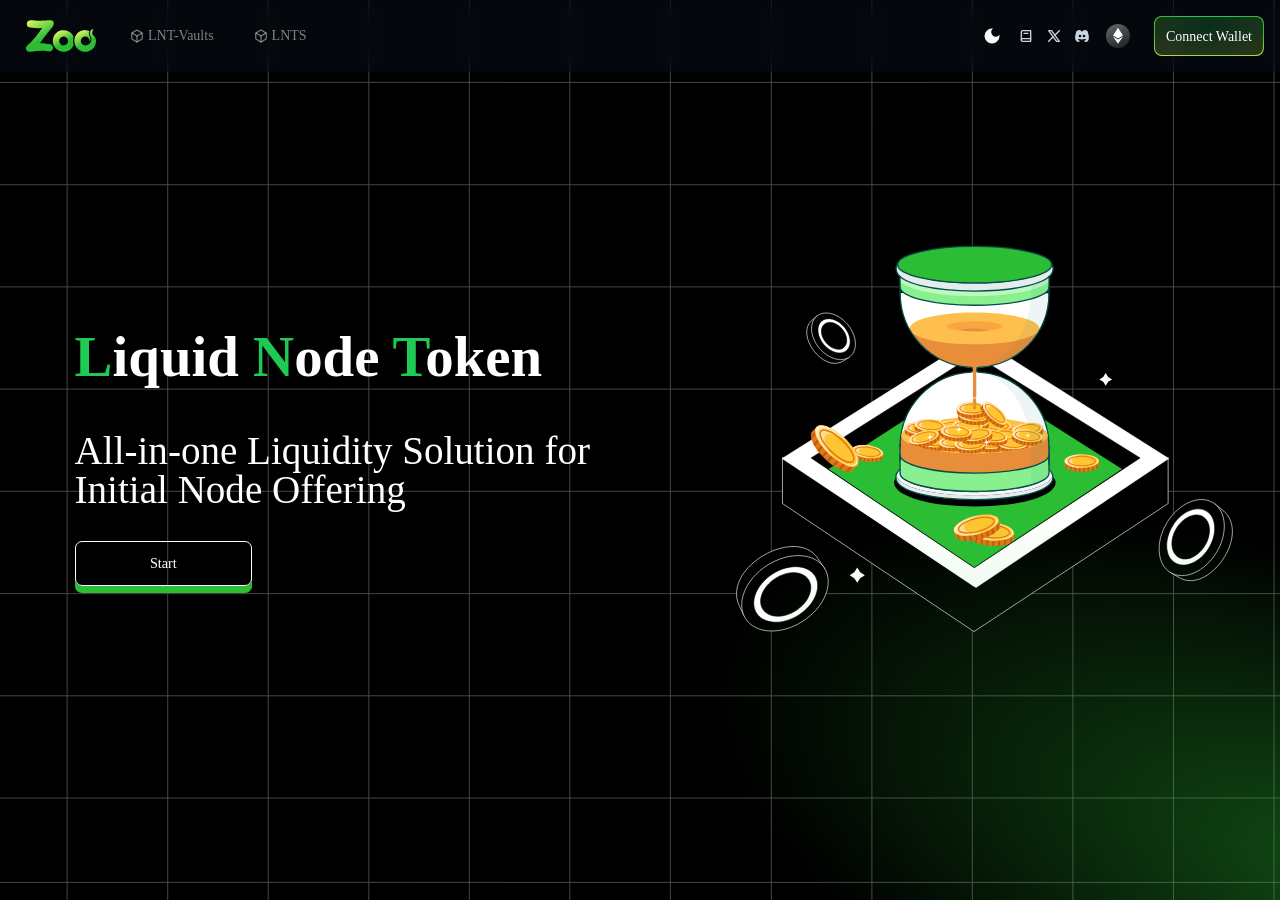
==== index.html @ 6401e663 "deploy: zoofiio/zoofi-ui@2f11c177b987307dd344d5d0eca7f2e0f7c85579" ====
<!DOCTYPE html><html lang="en" class=""><head><meta charSet="utf-8"/><meta name="viewport" content="width=device-width, initial-scale=1"/><link rel="preload" href="/_next/static/media/a34f9d1faa5f3315-s.p.woff2" as="font" crossorigin="" type="font/woff2"/><link rel="stylesheet" href="/_next/static/css/1f2762fdd297c254.css" crossorigin="" data-precedence="next"/><link rel="stylesheet" href="/_next/static/css/56ff7692e86000f7.css" crossorigin="" data-precedence="next"/><link rel="preload" as="script" fetchPriority="low" href="/_next/static/chunks/webpack-3b87c6bc4d14afc1.js" crossorigin=""/><script src="/_next/static/chunks/b05271e4-c2cccfcfc26bb742.js" async="" crossorigin=""></script><script src="/_next/static/chunks/604-b4e3979bbbb32a91.js" async="" crossorigin=""></script><script src="/_next/static/chunks/main-app-c304c4ea197c1be7.js" async="" crossorigin=""></script><script src="/_next/static/chunks/6dc81886-f9a5be699ef33087.js" async=""></script><script src="/_next/static/chunks/9297c78b-9f77800578a4e18d.js" async=""></script><script src="/_next/static/chunks/49819357-d922e72e25cfce19.js" async=""></script><script src="/_next/static/chunks/98d18a34-1d5ae14d7516b42d.js" async=""></script><script src="/_next/static/chunks/2fba7bc5-977ce308f655f808.js" async=""></script><script src="/_next/static/chunks/292a49c6-c80e3475a9a005ed.js" async=""></script><script src="/_next/static/chunks/08d1c80d-b0df2b3008f633d4.js" async=""></script><script src="/_next/static/chunks/6799-e0120ff2239e37d8.js" async=""></script><script src="/_next/static/chunks/9299-a627fbd2366362d7.js" async=""></script><script src="/_next/static/chunks/5207-a8f092bdf21e304c.js" async=""></script><script src="/_next/static/chunks/5413-62126eedf27c61c5.js" async=""></script><script src="/_next/static/chunks/3505-70bafff3bd077164.js" async=""></script><script src="/_next/static/chunks/796-ed25139d46f53c6e.js" async=""></script><script src="/_next/static/chunks/7625-35c68b16da866eba.js" async=""></script><script src="/_next/static/chunks/4858-5d3694e8fd8c7d1f.js" async=""></script><script src="/_next/static/chunks/2487-70d6a62c59f8d57e.js" async=""></script><script src="/_next/static/chunks/1451-46f9f10da99675c7.js" async=""></script><script src="/_next/static/chunks/2045-4c07682c8bb8f63f.js" async=""></script><script src="/_next/static/chunks/634-8846b917d24aa81c.js" async=""></script><script src="/_next/static/chunks/9978-04c2349ffc6d2df6.js" async=""></script><script src="/_next/static/chunks/4980-fd1b591670dfe4f5.js" async=""></script><script src="/_next/static/chunks/app/layout-4174875d1e0190b9.js" async=""></script><script src="/_next/static/chunks/3960-c93caacaca07e617.js" async=""></script><script src="/_next/static/chunks/5985-3d4cdb90d4940f29.js" async=""></script><script src="/_next/static/chunks/452-1f36221327f5820d.js" async=""></script><script src="/_next/static/chunks/app/page-1e90dd3c35b69960.js" async=""></script><link rel="preload" href="https://telegram.org/js/telegram-web-app.js?56" as="script"/><title>Zoo Finance</title><meta name="description" content="A Structured Protocol for Better Liquidity Utilization"/><meta property="og:title" content="Zoo Finance"/><meta property="og:description" content="A Structured Protocol for Better Liquidity Utilization"/><meta property="og:image" content="https://zoofi.io/Welcome.jpg"/><meta property="og:type" content="website"/><meta name="twitter:card" content="summary_large_image"/><meta name="twitter:title" content="Zoo Finance"/><meta name="twitter:description" content="A Structured Protocol for Better Liquidity Utilization"/><meta name="twitter:image" content="https://zoofi.io/Welcome.jpg"/><link rel="icon" href="/icon.svg?79cb9bbc81d79543" type="image/svg+xml" sizes="any"/><meta name="next-size-adjust"/><script src="/_next/static/chunks/polyfills-c67a75d1b6f99dc8.js" crossorigin="" noModule=""></script></head><body class="__className_d65c78 bg-stone-50 dark:bg-slate-950 dark:text-slate-50"><div class="top-loader fixed z-10 top-0 left-0 invisible"></div><div id="tooltip-root" class="fixed left-0 top-0 z-[60]"></div><script src="/_next/static/chunks/webpack-3b87c6bc4d14afc1.js" crossorigin="" async=""></script><script>(self.__next_f=self.__next_f||[]).push([0]);self.__next_f.push([2,null])</script><script>self.__next_f.push([1,"1:HL[\"/_next/static/media/a34f9d1faa5f3315-s.p.woff2\",\"font\",{\"crossOrigin\":\"\",\"type\":\"font/woff2\"}]\n2:HL[\"/_next/static/css/1f2762fdd297c254.css\",\"style\",{\"crossOrigin\":\"\"}]\n3:HL[\"/_next/static/css/56ff7692e86000f7.css\",\"style\",{\"crossOrigin\":\"\"}]\n0:\"$L4\"\n"])</script><script>self.__next_f.push([1,"5:I[24358,[],\"\"]\n7:I[72952,[],\"\"]\n"])</script><script>self.__next_f.push([1,"8:I[51153,[\"7495\",\"static/chunks/6dc81886-f9a5be699ef33087.js\",\"4881\",\"static/chunks/9297c78b-9f77800578a4e18d.js\",\"7622\",\"static/chunks/49819357-d922e72e25cfce19.js\",\"3113\",\"static/chunks/98d18a34-1d5ae14d7516b42d.js\",\"7073\",\"static/chunks/2fba7bc5-977ce308f655f808.js\",\"6121\",\"static/chunks/292a49c6-c80e3475a9a005ed.js\",\"6377\",\"static/chunks/08d1c80d-b0df2b3008f633d4.js\",\"6799\",\"static/chunks/6799-e0120ff2239e37d8.js\",\"9299\",\"static/chunks/9299-a627fbd2366362d7.js\",\"5207\",\"static/chunks/5207-a8f092bdf21e304c.js\",\"5413\",\"static/chunks/5413-62126eedf27c61c5.js\",\"3505\",\"static/chunks/3505-70bafff3bd077164.js\",\"796\",\"static/chunks/796-ed25139d46f53c6e.js\",\"7625\",\"static/chunks/7625-35c68b16da866eba.js\",\"4858\",\"static/chunks/4858-5d3694e8fd8c7d1f.js\",\"2487\",\"static/chunks/2487-70d6a62c59f8d57e.js\",\"1451\",\"static/chunks/1451-46f9f10da99675c7.js\",\"2045\",\"static/chunks/2045-4c07682c8bb8f63f.js\",\"634\",\"static/chunks/634-8846b917d24aa81c.js\",\"9978\",\"static/chunks/9978-04c2349ffc6d2df6.js\",\"4980\",\"static/chunks/4980-fd1b591670dfe4f5.js\",\"3185\",\"static/chunks/app/layout-4174875d1e0190b9.js\"],\"\"]\n"])</script><script>self.__next_f.push([1,"9:I[79946,[\"7495\",\"static/chunks/6dc81886-f9a5be699ef33087.js\",\"4881\",\"static/chunks/9297c78b-9f77800578a4e18d.js\",\"7622\",\"static/chunks/49819357-d922e72e25cfce19.js\",\"3113\",\"static/chunks/98d18a34-1d5ae14d7516b42d.js\",\"7073\",\"static/chunks/2fba7bc5-977ce308f655f808.js\",\"6121\",\"static/chunks/292a49c6-c80e3475a9a005ed.js\",\"6377\",\"static/chunks/08d1c80d-b0df2b3008f633d4.js\",\"6799\",\"static/chunks/6799-e0120ff2239e37d8.js\",\"9299\",\"static/chunks/9299-a627fbd2366362d7.js\",\"5207\",\"static/chunks/5207-a8f092bdf21e304c.js\",\"5413\",\"static/chunks/5413-62126eedf27c61c5.js\",\"3505\",\"static/chunks/3505-70bafff3bd077164.js\",\"796\",\"static/chunks/796-ed25139d46f53c6e.js\",\"7625\",\"static/chunks/7625-35c68b16da866eba.js\",\"4858\",\"static/chunks/4858-5d3694e8fd8c7d1f.js\",\"2487\",\"static/chunks/2487-70d6a62c59f8d57e.js\",\"1451\",\"static/chunks/1451-46f9f10da99675c7.js\",\"2045\",\"static/chunks/2045-4c07682c8bb8f63f.js\",\"634\",\"static/chunks/634-8846b917d24aa81c.js\",\"9978\",\"static/chunks/9978-04c2349ffc6d2df6.js\",\"4980\",\"static/chunks/4980-fd1b591670dfe4f5.js\",\"3185\",\"static/chunks/app/layout-4174875d1e0190b9.js\"],\"\"]\n"])</script><script>self.__next_f.push([1,"a:I[4002,[],\"\"]\nb:I[14025,[],\"\"]\nd:I[34911,[],\"\"]\ne:I[17465,[\"7495\",\"static/chunks/6dc81886-f9a5be699ef33087.js\",\"4881\",\"static/chunks/9297c78b-9f77800578a4e18d.js\",\"7622\",\"static/chunks/49819357-d922e72e25cfce19.js\",\"6799\",\"static/chunks/6799-e0120ff2239e37d8.js\",\"9299\",\"static/chunks/9299-a627fbd2366362d7.js\",\"3960\",\"static/chunks/3960-c93caacaca07e617.js\",\"2045\",\"static/chunks/2045-4c07682c8bb8f63f.js\",\"5985\",\"static/chunks/5985-3d4cdb90d4940f29.js\",\"452\",\"static/chunks/452-1f36221327f5820d.js\",\"1931\",\"s"])</script><script>self.__next_f.push([1,"tatic/chunks/app/page-1e90dd3c35b69960.js\"],\"\"]\n"])</script><script>self.__next_f.push([1,"4:[[[\"$\",\"link\",\"0\",{\"rel\":\"stylesheet\",\"href\":\"/_next/static/css/1f2762fdd297c254.css\",\"precedence\":\"next\",\"crossOrigin\":\"\"}],[\"$\",\"link\",\"1\",{\"rel\":\"stylesheet\",\"href\":\"/_next/static/css/56ff7692e86000f7.css\",\"precedence\":\"next\",\"crossOrigin\":\"\"}]],[\"$\",\"$L5\",null,{\"buildId\":\"DGrGxflbVwK-riUVzx_96\",\"assetPrefix\":\"\",\"initialCanonicalUrl\":\"/\",\"initialTree\":[\"\",{\"children\":[\"__PAGE__\",{}]},\"$undefined\",\"$undefined\",true],\"initialHead\":[false,\"$L6\"],\"globalErrorComponent\":\"$7\",\"children\":[null,[\"$\",\"html\",null,{\"lang\":\"en\",\"className\":\"\",\"suppressHydrationWarning\":true,\"children\":[[\"$\",\"head\",null,{\"children\":[\"$\",\"$L8\",null,{\"src\":\"https://telegram.org/js/telegram-web-app.js?56\",\"defer\":true}]}],[\"$\",\"body\",null,{\"className\":\"__className_d65c78 bg-stone-50 dark:bg-slate-950 dark:text-slate-50\",\"children\":[[\"$\",\"$L9\",null,{\"children\":[\"$\",\"$La\",null,{\"parallelRouterKey\":\"children\",\"segmentPath\":[\"children\"],\"loading\":\"$undefined\",\"loadingStyles\":\"$undefined\",\"hasLoading\":false,\"error\":\"$undefined\",\"errorStyles\":\"$undefined\",\"template\":[\"$\",\"$Lb\",null,{}],\"templateStyles\":\"$undefined\",\"notFound\":[[\"$\",\"title\",null,{\"children\":\"404: This page could not be found.\"}],[\"$\",\"div\",null,{\"style\":{\"fontFamily\":\"system-ui,\\\"Segoe UI\\\",Roboto,Helvetica,Arial,sans-serif,\\\"Apple Color Emoji\\\",\\\"Segoe UI Emoji\\\"\",\"height\":\"100vh\",\"textAlign\":\"center\",\"display\":\"flex\",\"flexDirection\":\"column\",\"alignItems\":\"center\",\"justifyContent\":\"center\"},\"children\":[\"$\",\"div\",null,{\"children\":[[\"$\",\"style\",null,{\"dangerouslySetInnerHTML\":{\"__html\":\"body{color:#000;background:#fff;margin:0}.next-error-h1{border-right:1px solid rgba(0,0,0,.3)}@media (prefers-color-scheme:dark){body{color:#fff;background:#000}.next-error-h1{border-right:1px solid rgba(255,255,255,.3)}}\"}}],[\"$\",\"h1\",null,{\"className\":\"next-error-h1\",\"style\":{\"display\":\"inline-block\",\"margin\":\"0 20px 0 0\",\"padding\":\"0 23px 0 0\",\"fontSize\":24,\"fontWeight\":500,\"verticalAlign\":\"top\",\"lineHeight\":\"49px\"},\"children\":\"404\"}],[\"$\",\"div\",null,{\"style\":{\"display\":\"inline-block\"},\"children\":[\"$\",\"h2\",null,{\"style\":{\"fontSize\":14,\"fontWeight\":400,\"lineHeight\":\"49px\",\"margin\":0},\"children\":\"This page could not be found.\"}]}]]}]}]],\"notFoundStyles\":[],\"childProp\":{\"current\":[\"$Lc\",[\"$\",\"$Ld\",null,{\"propsForComponent\":{\"params\":{}},\"Component\":\"$e\",\"isStaticGeneration\":true}],null],\"segment\":\"__PAGE__\"},\"styles\":[]}]}],[\"$\",\"div\",null,{\"id\":\"tooltip-root\",\"className\":\"fixed left-0 top-0 z-[60]\"}]]}]]}],null]}]]\n"])</script><script>self.__next_f.push([1,"6:[[\"$\",\"meta\",\"0\",{\"charSet\":\"utf-8\"}],[\"$\",\"title\",\"1\",{\"children\":\"Zoo Finance\"}],[\"$\",\"meta\",\"2\",{\"name\":\"description\",\"content\":\"A Structured Protocol for Better Liquidity Utilization\"}],[\"$\",\"meta\",\"3\",{\"name\":\"viewport\",\"content\":\"width=device-width, initial-scale=1\"}],[\"$\",\"meta\",\"4\",{\"property\":\"og:title\",\"content\":\"Zoo Finance\"}],[\"$\",\"meta\",\"5\",{\"property\":\"og:description\",\"content\":\"A Structured Protocol for Better Liquidity Utilization\"}],[\"$\",\"meta\",\"6\",{\"property\":\"og:image\",\"content\":\"https://zoofi.io/Welcome.jpg\"}],[\"$\",\"meta\",\"7\",{\"property\":\"og:type\",\"content\":\"website\"}],[\"$\",\"meta\",\"8\",{\"name\":\"twitter:card\",\"content\":\"summary_large_image\"}],[\"$\",\"meta\",\"9\",{\"name\":\"twitter:title\",\"content\":\"Zoo Finance\"}],[\"$\",\"meta\",\"10\",{\"name\":\"twitter:description\",\"content\":\"A Structured Protocol for Better Liquidity Utilization\"}],[\"$\",\"meta\",\"11\",{\"name\":\"twitter:image\",\"content\":\"https://zoofi.io/Welcome.jpg\"}],[\"$\",\"link\",\"12\",{\"rel\":\"icon\",\"href\":\"/icon.svg?79cb9bbc81d79543\",\"type\":\"image/svg+xml\",\"sizes\":\"any\"}],[\"$\",\"meta\",\"13\",{\"name\":\"next-size-adjust\"}]]\n"])</script><script>self.__next_f.push([1,"c:null\n"])</script></body></html>
---- _next/static/css/1f2762fdd297c254.css ----
@font-face{font-family:swiper-icons;src:url("data:application/font-woff;charset=utf-8;base64, [base64]//wADZ2x5ZgAAAywAAADMAAAD2MHtryVoZWFkAAABbAAAADAAAAA2E2+eoWhoZWEAAAGcAAAAHwAAACQC9gDzaG10eAAAAigAAAAZAAAArgJkABFsb2NhAAAC0AAAAFoAAABaFQAUGG1heHAAAAG8AAAAHwAAACAAcABAbmFtZQAAA/gAAAE5AAACXvFdBwlwb3N0AAAFNAAAAGIAAACE5s74hXjaY2BkYGAAYpf5Hu/j+W2+MnAzMYDAzaX6QjD6/4//Bxj5GA8AuRwMYGkAPywL13jaY2BkYGA88P8Agx4j+/8fQDYfA1AEBWgDAIB2BOoAeNpjYGRgYNBh4GdgYgABEMnIABJzYNADCQAACWgAsQB42mNgYfzCOIGBlYGB0YcxjYGBwR1Kf2WQZGhhYGBiYGVmgAFGBiQQkOaawtDAoMBQxXjg/wEGPcYDDA4wNUA2CCgwsAAAO4EL6gAAeNpj2M0gyAACqxgGNWBkZ2D4/wMA+xkDdgAAAHjaY2BgYGaAYBkGRgYQiAHyGMF8FgYHIM3DwMHABGQrMOgyWDLEM1T9/w8UBfEMgLzE////P/5//f/V/xv+r4eaAAeMbAxwIUYmIMHEgKYAYjUcsDAwsLKxc3BycfPw8jEQA/[base64]/uznmfPFBNODM2K7MTQ45YEAZqGP81AmGGcF3iPqOop0r1SPTaTbVkfUe4HXj97wYE+yNwWYxwWu4v1ugWHgo3S1XdZEVqWM7ET0cfnLGxWfkgR42o2PvWrDMBSFj/IHLaF0zKjRgdiVMwScNRAoWUoH78Y2icB/yIY09An6AH2Bdu/UB+yxopYshQiEvnvu0dURgDt8QeC8PDw7Fpji3fEA4z/PEJ6YOB5hKh4dj3EvXhxPqH/SKUY3rJ7srZ4FZnh1PMAtPhwP6fl2PMJMPDgeQ4rY8YT6Gzao0eAEA409DuggmTnFnOcSCiEiLMgxCiTI6Cq5DZUd3Qmp10vO0LaLTd2cjN4fOumlc7lUYbSQcZFkutRG7g6JKZKy0RmdLY680CDnEJ+UMkpFFe1RN7nxdVpXrC4aTtnaurOnYercZg2YVmLN/d/gczfEimrE/fs/bOuq29Zmn8tloORaXgZgGa78yO9/cnXm2BpaGvq25Dv9S4E9+5SIc9PqupJKhYFSSl47+Qcr1mYNAAAAeNptw0cKwkAAAMDZJA8Q7OUJvkLsPfZ6zFVERPy8qHh2YER+3i/BP83vIBLLySsoKimrqKqpa2hp6+jq6RsYGhmbmJqZSy0sraxtbO3sHRydnEMU4uR6yx7JJXveP7WrDycAAAAAAAH//wACeNpjYGRgYOABYhkgZgJCZgZNBkYGLQZtIJsFLMYAAAw3ALgAeNolizEKgDAQBCchRbC2sFER0YD6qVQiBCv/H9ezGI6Z5XBAw8CBK/m5iQQVauVbXLnOrMZv2oLdKFa8Pjuru2hJzGabmOSLzNMzvutpB3N42mNgZGBg4GKQYzBhYMxJLMlj4GBgAYow/P/PAJJhLM6sSoWKfWCAAwDAjgbRAAB42mNgYGBkAIIbCZo5IPrmUn0hGA0AO8EFTQAA");font-weight:400;font-style:normal}:root{--swiper-theme-color:#007aff}:host{position:relative;display:block;margin-left:auto;margin-right:auto;z-index:1}.swiper{margin-left:auto;margin-right:auto;position:relative;overflow:hidden;list-style:none;padding:0;z-index:1;display:block}.swiper-vertical>.swiper-wrapper{flex-direction:column}.swiper-wrapper{position:relative;width:100%;height:100%;z-index:1;display:flex;transition-property:transform;transition-timing-function:var(--swiper-wrapper-transition-timing-function,initial);box-sizing:content-box}.swiper-android .swiper-slide,.swiper-ios .swiper-slide,.swiper-wrapper{transform:translateZ(0)}.swiper-horizontal{touch-action:pan-y}.swiper-vertical{touch-action:pan-x}.swiper-slide{flex-shrink:0;width:100%;height:100%;position:relative;transition-property:transform;display:block}.swiper-slide-invisible-blank{visibility:hidden}.swiper-autoheight,.swiper-autoheight .swiper-slide{height:auto}.swiper-autoheight .swiper-wrapper{align-items:flex-start;transition-property:transform,height}.swiper-backface-hidden .swiper-slide{transform:translateZ(0);backface-visibility:hidden}.swiper-3d.swiper-css-mode .swiper-wrapper{perspective:1200px}.swiper-3d .swiper-wrapper{transform-style:preserve-3d}.swiper-3d{perspective:1200px}.swiper-3d .swiper-cube-shadow,.swiper-3d .swiper-slide{transform-style:preserve-3d}.swiper-css-mode>.swiper-wrapper{overflow:auto;scrollbar-width:none;-ms-overflow-style:none}.swiper-css-mode>.swiper-wrapper::-webkit-scrollbar{display:none}.swiper-css-mode>.swiper-wrapper>.swiper-slide{scroll-snap-align:start start}.swiper-css-mode.swiper-horizontal>.swiper-wrapper{scroll-snap-type:x mandatory}.swiper-css-mode.swiper-vertical>.swiper-wrapper{scroll-snap-type:y mandatory}.swiper-css-mode.swiper-free-mode>.swiper-wrapper{scroll-snap-type:none}.swiper-css-mode.swiper-free-mode>.swiper-wrapper>.swiper-slide{scroll-snap-align:none}.swiper-css-mode.swiper-centered>.swiper-wrapper:before{content:"";flex-shrink:0;order:9999}.swiper-css-mode.swiper-centered>.swiper-wrapper>.swiper-slide{scroll-snap-align:center center;scroll-snap-stop:always}.swiper-css-mode.swiper-centered.swiper-horizontal>.swiper-wrapper>.swiper-slide:first-child{margin-inline-start:var(--swiper-centered-offset-before)}.swiper-css-mode.swiper-centered.swiper-horizontal>.swiper-wrapper:before{height:100%;min-height:1px;width:var(--swiper-centered-offset-after)}.swiper-css-mode.swiper-centered.swiper-vertical>.swiper-wrapper>.swiper-slide:first-child{margin-block-start:var(--swiper-centered-offset-before)}.swiper-css-mode.swiper-centered.swiper-vertical>.swiper-wrapper:before{width:100%;min-width:1px;height:var(--swiper-centered-offset-after)}.swiper-3d .swiper-slide-shadow,.swiper-3d .swiper-slide-shadow-bottom,.swiper-3d .swiper-slide-shadow-left,.swiper-3d .swiper-slide-shadow-right,.swiper-3d .swiper-slide-shadow-top{position:absolute;left:0;top:0;width:100%;height:100%;pointer-events:none;z-index:10}.swiper-3d .swiper-slide-shadow{background:rgba(0,0,0,.15)}.swiper-3d .swiper-slide-shadow-left{background-image:linear-gradient(270deg,rgba(0,0,0,.5),transparent)}.swiper-3d .swiper-slide-shadow-right{background-image:linear-gradient(90deg,rgba(0,0,0,.5),transparent)}.swiper-3d .swiper-slide-shadow-top{background-image:linear-gradient(0deg,rgba(0,0,0,.5),transparent)}.swiper-3d .swiper-slide-shadow-bottom{background-image:linear-gradient(180deg,rgba(0,0,0,.5),transparent)}.swiper-lazy-preloader{width:42px;height:42px;position:absolute;left:50%;top:50%;margin-left:-21px;margin-top:-21px;z-index:10;transform-origin:50%;box-sizing:border-box;border-radius:50%;border:4px solid var(--swiper-preloader-color,var(--swiper-theme-color));border-top:4px solid transparent}.swiper-watch-progress .swiper-slide-visible .swiper-lazy-preloader,.swiper:not(.swiper-watch-progress) .swiper-lazy-preloader{animation:swiper-preloader-spin 1s linear infinite}.swiper-lazy-preloader-white{--swiper-preloader-color:#fff}.swiper-lazy-preloader-black{--swiper-preloader-color:#000}@keyframes swiper-preloader-spin{0%{transform:rotate(0deg)}to{transform:rotate(1turn)}}.swiper-pagination{position:absolute;text-align:center;transition:opacity .3s;transform:translateZ(0);z-index:10}.swiper-pagination.swiper-pagination-hidden{opacity:0}.swiper-pagination-disabled>.swiper-pagination,.swiper-pagination.swiper-pagination-disabled{display:none!important}.swiper-horizontal>.swiper-pagination-bullets,.swiper-pagination-bullets.swiper-pagination-horizontal,.swiper-pagination-custom,.swiper-pagination-fraction{bottom:var(--swiper-pagination-bottom,8px);top:var(--swiper-pagination-top,auto);left:0;width:100%}.swiper-pagination-bullets-dynamic{overflow:hidden;font-size:0}.swiper-pagination-bullets-dynamic .swiper-pagination-bullet{transform:scale(.33);position:relative}.swiper-pagination-bullets-dynamic .swiper-pagination-bullet-active,.swiper-pagination-bullets-dynamic .swiper-pagination-bullet-active-main{transform:scale(1)}.swiper-pagination-bullets-dynamic .swiper-pagination-bullet-active-prev{transform:scale(.66)}.swiper-pagination-bullets-dynamic .swiper-pagination-bullet-active-prev-prev{transform:scale(.33)}.swiper-pagination-bullets-dynamic .swiper-pagination-bullet-active-next{transform:scale(.66)}.swiper-pagination-bullets-dynamic .swiper-pagination-bullet-active-next-next{transform:scale(.33)}.swiper-pagination-bullet{width:var(--swiper-pagination-bullet-width,var(--swiper-pagination-bullet-size,8px));height:var(--swiper-pagination-bullet-height,var(--swiper-pagination-bullet-size,8px));display:inline-block;border-radius:var(--swiper-pagination-bullet-border-radius,50%);background:var(--swiper-pagination-bullet-inactive-color,#000);opacity:var(--swiper-pagination-bullet-inactive-opacity,.2)}button.swiper-pagination-bullet{border:none;margin:0;padding:0;box-shadow:none;-webkit-appearance:none;-moz-appearance:none;appearance:none}.swiper-pagination-clickable .swiper-pagination-bullet{cursor:pointer}.swiper-pagination-bullet:only-child{display:none!important}.swiper-pagination-bullet-active{opacity:var(--swiper-pagination-bullet-opacity,1);background:var(--swiper-pagination-color,var(--swiper-theme-color))}.swiper-pagination-vertical.swiper-pagination-bullets,.swiper-vertical>.swiper-pagination-bullets{right:var(--swiper-pagination-right,8px);left:var(--swiper-pagination-left,auto);top:50%;transform:translate3d(0,-50%,0)}.swiper-pagination-vertical.swiper-pagination-bullets .swiper-pagination-bullet,.swiper-vertical>.swiper-pagination-bullets .swiper-pagination-bullet{margin:var(--swiper-pagination-bullet-vertical-gap,6px) 0;display:block}.swiper-pagination-vertical.swiper-pagination-bullets.swiper-pagination-bullets-dynamic,.swiper-vertical>.swiper-pagination-bullets.swiper-pagination-bullets-dynamic{top:50%;transform:translateY(-50%);width:8px}.swiper-pagination-vertical.swiper-pagination-bullets.swiper-pagination-bullets-dynamic .swiper-pagination-bullet,.swiper-vertical>.swiper-pagination-bullets.swiper-pagination-bullets-dynamic .swiper-pagination-bullet{display:inline-block;transition:transform .2s,top .2s}.swiper-horizontal>.swiper-pagination-bullets .swiper-pagination-bullet,.swiper-pagination-horizontal.swiper-pagination-bullets .swiper-pagination-bullet{margin:0 var(--swiper-pagination-bullet-horizontal-gap,4px)}.swiper-horizontal>.swiper-pagination-bullets.swiper-pagination-bullets-dynamic,.swiper-pagination-horizontal.swiper-pagination-bullets.swiper-pagination-bullets-dynamic{left:50%;transform:translateX(-50%);white-space:nowrap}.swiper-horizontal>.swiper-pagination-bullets.swiper-pagination-bullets-dynamic .swiper-pagination-bullet,.swiper-pagination-horizontal.swiper-pagination-bullets.swiper-pagination-bullets-dynamic .swiper-pagination-bullet{transition:transform .2s,left .2s}.swiper-horizontal.swiper-rtl>.swiper-pagination-bullets-dynamic .swiper-pagination-bullet{transition:transform .2s,right .2s}.swiper-pagination-fraction{color:var(--swiper-pagination-fraction-color,inherit)}.swiper-pagination-progressbar{background:var(--swiper-pagination-progressbar-bg-color,rgba(0,0,0,.25));position:absolute}.swiper-pagination-progressbar .swiper-pagination-progressbar-fill{background:var(--swiper-pagination-color,var(--swiper-theme-color));position:absolute;left:0;top:0;width:100%;height:100%;transform:scale(0);transform-origin:left top}.swiper-rtl .swiper-pagination-progressbar .swiper-pagination-progressbar-fill{transform-origin:right top}.swiper-horizontal>.swiper-pagination-progressbar,.swiper-pagination-progressbar.swiper-pagination-horizontal,.swiper-pagination-progressbar.swiper-pagination-vertical.swiper-pagination-progressbar-opposite,.swiper-vertical>.swiper-pagination-progressbar.swiper-pagination-progressbar-opposite{width:100%;height:var(--swiper-pagination-progressbar-size,4px);left:0;top:0}.swiper-horizontal>.swiper-pagination-progressbar.swiper-pagination-progressbar-opposite,.swiper-pagination-progressbar.swiper-pagination-horizontal.swiper-pagination-progressbar-opposite,.swiper-pagination-progressbar.swiper-pagination-vertical,.swiper-vertical>.swiper-pagination-progressbar{width:var(--swiper-pagination-progressbar-size,4px);height:100%;left:0;top:0}.swiper-pagination-lock{display:none}:root{--swiper-navigation-size:44px}.swiper-button-next,.swiper-button-prev{position:absolute;top:var(--swiper-navigation-top-offset,50%);width:calc(var(--swiper-navigation-size) / 44 * 27);height:var(--swiper-navigation-size);margin-top:calc(0px - (var(--swiper-navigation-size) / 2));z-index:10;cursor:pointer;display:flex;align-items:center;justify-content:center;color:var(--swiper-navigation-color,var(--swiper-theme-color))}.swiper-button-next.swiper-button-disabled,.swiper-button-prev.swiper-button-disabled{opacity:.35;cursor:auto;pointer-events:none}.swiper-button-next.swiper-button-hidden,.swiper-button-prev.swiper-button-hidden{opacity:0;cursor:auto;pointer-events:none}.swiper-navigation-disabled .swiper-button-next,.swiper-navigation-disabled .swiper-button-prev{display:none!important}.swiper-button-next svg,.swiper-button-prev svg{width:100%;height:100%;-o-object-fit:contain;object-fit:contain;transform-origin:center}.swiper-rtl .swiper-button-next svg,.swiper-rtl .swiper-button-prev svg{transform:rotate(180deg)}.swiper-button-prev,.swiper-rtl .swiper-button-next{left:var(--swiper-navigation-sides-offset,10px);right:auto}.swiper-button-lock{display:none}.swiper-button-next:after,.swiper-button-prev:after{font-family:swiper-icons;font-size:var(--swiper-navigation-size);text-transform:none!important;letter-spacing:0;font-variant:normal;line-height:1}.swiper-button-prev:after,.swiper-rtl .swiper-button-next:after{content:"prev"}.swiper-button-next,.swiper-rtl .swiper-button-prev{right:var(--swiper-navigation-sides-offset,10px);left:auto}.swiper-button-next:after,.swiper-rtl .swiper-button-prev:after{content:"next"}[data-rk] .iekbcc0{border:0;box-sizing:border-box;font-size:100%;line-height:normal;margin:0;padding:0;text-align:left;vertical-align:baseline;-webkit-tap-highlight-color:transparent}[data-rk] .iekbcc1{list-style:none}[data-rk] .iekbcc2{quotes:none}[data-rk] .iekbcc2:after,[data-rk] .iekbcc2:before{content:""}[data-rk] .iekbcc3{border-collapse:collapse;border-spacing:0}[data-rk] .iekbcc4{-webkit-appearance:none;-moz-appearance:none;appearance:none}[data-rk] .iekbcc5{outline:none}[data-rk] .iekbcc5::-moz-placeholder{opacity:1}[data-rk] .iekbcc5::placeholder{opacity:1}[data-rk] .iekbcc6{background-color:transparent;color:inherit}[data-rk] .iekbcc7:disabled{opacity:1}[data-rk] .iekbcc7::-ms-expand,[data-rk] .iekbcc8::-ms-clear{display:none}[data-rk] .iekbcc8::-webkit-search-cancel-button{-webkit-appearance:none}[data-rk] .iekbcc9{background:none;cursor:pointer;text-align:left}[data-rk] .iekbcca{color:inherit;text-decoration:none}[data-rk] .ju367v0{align-items:flex-start}[data-rk] .ju367v2{align-items:flex-end}[data-rk] .ju367v4{align-items:center}[data-rk] .ju367v6{display:none}[data-rk] .ju367v8{display:block}[data-rk] .ju367va{display:flex}[data-rk] .ju367vc{display:inline}[data-rk] .ju367ve{align-self:flex-start}[data-rk] .ju367vf{align-self:flex-end}[data-rk] .ju367vg{align-self:center}[data-rk] .ju367vh{background-size:cover}[data-rk] .ju367vi{border-radius:1px}[data-rk] .ju367vj{border-radius:6px}[data-rk] .ju367vk{border-radius:10px}[data-rk] .ju367vl{border-radius:13px}[data-rk] .ju367vm{border-radius:var(--rk-radii-actionButton)}[data-rk] .ju367vn{border-radius:var(--rk-radii-connectButton)}[data-rk] .ju367vo{border-radius:var(--rk-radii-menuButton)}[data-rk] .ju367vp{border-radius:var(--rk-radii-modal)}[data-rk] .ju367vq{border-radius:var(--rk-radii-modalMobile)}[data-rk] .ju367vr{border-radius:25%}[data-rk] .ju367vs{border-radius:9999px}[data-rk] .ju367vt{border-style:solid}[data-rk] .ju367vu{border-width:0}[data-rk] .ju367vv{border-width:1px}[data-rk] .ju367vw{border-width:2px}[data-rk] .ju367vx{border-width:4px}[data-rk] .ju367vy{cursor:pointer}[data-rk] .ju367vz{cursor:none}[data-rk] .ju367v10{pointer-events:none}[data-rk] .ju367v11{pointer-events:all}[data-rk] .ju367v12{min-height:8px}[data-rk] .ju367v13{min-height:44px}[data-rk] .ju367v14{flex-direction:row}[data-rk] .ju367v15{flex-direction:column}[data-rk] .ju367v16{font-family:var(--rk-fonts-body)}[data-rk] .ju367v17{font-size:12px;line-height:18px}[data-rk] .ju367v18{font-size:13px;line-height:18px}[data-rk] .ju367v19{font-size:14px;line-height:18px}[data-rk] .ju367v1a{font-size:16px;line-height:20px}[data-rk] .ju367v1b{font-size:18px;line-height:24px}[data-rk] .ju367v1c{font-size:20px;line-height:24px}[data-rk] .ju367v1d{font-size:23px;line-height:29px}[data-rk] .ju367v1e{font-weight:400}[data-rk] .ju367v1f{font-weight:500}[data-rk] .ju367v1g{font-weight:600}[data-rk] .ju367v1h{font-weight:700}[data-rk] .ju367v1i{font-weight:800}[data-rk] .ju367v1j{gap:0}[data-rk] .ju367v1k{gap:1px}[data-rk] .ju367v1l{gap:2px}[data-rk] .ju367v1m{gap:3px}[data-rk] .ju367v1n{gap:4px}[data-rk] .ju367v1o{gap:5px}[data-rk] .ju367v1p{gap:6px}[data-rk] .ju367v1q{gap:8px}[data-rk] .ju367v1r{gap:10px}[data-rk] .ju367v1s{gap:12px}[data-rk] .ju367v1t{gap:14px}[data-rk] .ju367v1u{gap:16px}[data-rk] .ju367v1v{gap:18px}[data-rk] .ju367v1w{gap:20px}[data-rk] .ju367v1x{gap:24px}[data-rk] .ju367v1y{gap:28px}[data-rk] .ju367v1z{gap:32px}[data-rk] .ju367v20{gap:36px}[data-rk] .ju367v21{gap:44px}[data-rk] .ju367v22{gap:64px}[data-rk] .ju367v23{gap:-1px}[data-rk] .ju367v24{height:1px}[data-rk] .ju367v25{height:2px}[data-rk] .ju367v26{height:4px}[data-rk] .ju367v27{height:8px}[data-rk] .ju367v28{height:12px}[data-rk] .ju367v29{height:20px}[data-rk] .ju367v2a{height:24px}[data-rk] .ju367v2b{height:28px}[data-rk] .ju367v2c{height:30px}[data-rk] .ju367v2d{height:32px}[data-rk] .ju367v2e{height:34px}[data-rk] .ju367v2f{height:36px}[data-rk] .ju367v2g{height:40px}[data-rk] .ju367v2h{height:44px}[data-rk] .ju367v2i{height:48px}[data-rk] .ju367v2j{height:54px}[data-rk] .ju367v2k{height:60px}[data-rk] .ju367v2l{height:200px}[data-rk] .ju367v2m{height:100%}[data-rk] .ju367v2n{height:-moz-max-content;height:max-content}[data-rk] .ju367v2o{justify-content:flex-start}[data-rk] .ju367v2p{justify-content:flex-end}[data-rk] .ju367v2q{justify-content:center}[data-rk] .ju367v2r{justify-content:space-between}[data-rk] .ju367v2s{justify-content:space-around}[data-rk] .ju367v2t{text-align:left}[data-rk] .ju367v2u{text-align:center}[data-rk] .ju367v2v{text-align:inherit}[data-rk] .ju367v2w{margin-bottom:0}[data-rk] .ju367v2x{margin-bottom:1px}[data-rk] .ju367v2y{margin-bottom:2px}[data-rk] .ju367v2z{margin-bottom:3px}[data-rk] .ju367v30{margin-bottom:4px}[data-rk] .ju367v31{margin-bottom:5px}[data-rk] .ju367v32{margin-bottom:6px}[data-rk] .ju367v33{margin-bottom:8px}[data-rk] .ju367v34{margin-bottom:10px}[data-rk] .ju367v35{margin-bottom:12px}[data-rk] .ju367v36{margin-bottom:14px}[data-rk] .ju367v37{margin-bottom:16px}[data-rk] .ju367v38{margin-bottom:18px}[data-rk] .ju367v39{margin-bottom:20px}[data-rk] .ju367v3a{margin-bottom:24px}[data-rk] .ju367v3b{margin-bottom:28px}[data-rk] .ju367v3c{margin-bottom:32px}[data-rk] .ju367v3d{margin-bottom:36px}[data-rk] .ju367v3e{margin-bottom:44px}[data-rk] .ju367v3f{margin-bottom:64px}[data-rk] .ju367v3g{margin-bottom:-1px}[data-rk] .ju367v3h{margin-left:0}[data-rk] .ju367v3i{margin-left:1px}[data-rk] .ju367v3j{margin-left:2px}[data-rk] .ju367v3k{margin-left:3px}[data-rk] .ju367v3l{margin-left:4px}[data-rk] .ju367v3m{margin-left:5px}[data-rk] .ju367v3n{margin-left:6px}[data-rk] .ju367v3o{margin-left:8px}[data-rk] .ju367v3p{margin-left:10px}[data-rk] .ju367v3q{margin-left:12px}[data-rk] .ju367v3r{margin-left:14px}[data-rk] .ju367v3s{margin-left:16px}[data-rk] .ju367v3t{margin-left:18px}[data-rk] .ju367v3u{margin-left:20px}[data-rk] .ju367v3v{margin-left:24px}[data-rk] .ju367v3w{margin-left:28px}[data-rk] .ju367v3x{margin-left:32px}[data-rk] .ju367v3y{margin-left:36px}[data-rk] .ju367v3z{margin-left:44px}[data-rk] .ju367v40{margin-left:64px}[data-rk] .ju367v41{margin-left:-1px}[data-rk] .ju367v42{margin-right:0}[data-rk] .ju367v43{margin-right:1px}[data-rk] .ju367v44{margin-right:2px}[data-rk] .ju367v45{margin-right:3px}[data-rk] .ju367v46{margin-right:4px}[data-rk] .ju367v47{margin-right:5px}[data-rk] .ju367v48{margin-right:6px}[data-rk] .ju367v49{margin-right:8px}[data-rk] .ju367v4a{margin-right:10px}[data-rk] .ju367v4b{margin-right:12px}[data-rk] .ju367v4c{margin-right:14px}[data-rk] .ju367v4d{margin-right:16px}[data-rk] .ju367v4e{margin-right:18px}[data-rk] .ju367v4f{margin-right:20px}[data-rk] .ju367v4g{margin-right:24px}[data-rk] .ju367v4h{margin-right:28px}[data-rk] .ju367v4i{margin-right:32px}[data-rk] .ju367v4j{margin-right:36px}[data-rk] .ju367v4k{margin-right:44px}[data-rk] .ju367v4l{margin-right:64px}[data-rk] .ju367v4m{margin-right:-1px}[data-rk] .ju367v4n{margin-top:0}[data-rk] .ju367v4o{margin-top:1px}[data-rk] .ju367v4p{margin-top:2px}[data-rk] .ju367v4q{margin-top:3px}[data-rk] .ju367v4r{margin-top:4px}[data-rk] .ju367v4s{margin-top:5px}[data-rk] .ju367v4t{margin-top:6px}[data-rk] .ju367v4u{margin-top:8px}[data-rk] .ju367v4v{margin-top:10px}[data-rk] .ju367v4w{margin-top:12px}[data-rk] .ju367v4x{margin-top:14px}[data-rk] .ju367v4y{margin-top:16px}[data-rk] .ju367v4z{margin-top:18px}[data-rk] .ju367v50{margin-top:20px}[data-rk] .ju367v51{margin-top:24px}[data-rk] .ju367v52{margin-top:28px}[data-rk] .ju367v53{margin-top:32px}[data-rk] .ju367v54{margin-top:36px}[data-rk] .ju367v55{margin-top:44px}[data-rk] .ju367v56{margin-top:64px}[data-rk] .ju367v57{margin-top:-1px}[data-rk] .ju367v58{max-width:1px}[data-rk] .ju367v59{max-width:2px}[data-rk] .ju367v5a{max-width:4px}[data-rk] .ju367v5b{max-width:8px}[data-rk] .ju367v5c{max-width:12px}[data-rk] .ju367v5d{max-width:20px}[data-rk] .ju367v5e{max-width:24px}[data-rk] .ju367v5f{max-width:28px}[data-rk] .ju367v5g{max-width:30px}[data-rk] .ju367v5h{max-width:32px}[data-rk] .ju367v5i{max-width:34px}[data-rk] .ju367v5j{max-width:36px}[data-rk] .ju367v5k{max-width:40px}[data-rk] .ju367v5l{max-width:44px}[data-rk] .ju367v5m{max-width:48px}[data-rk] .ju367v5n{max-width:54px}[data-rk] .ju367v5o{max-width:60px}[data-rk] .ju367v5p{max-width:200px}[data-rk] .ju367v5q{max-width:100%}[data-rk] .ju367v5r{max-width:-moz-max-content;max-width:max-content}[data-rk] .ju367v5s{min-width:1px}[data-rk] .ju367v5t{min-width:2px}[data-rk] .ju367v5u{min-width:4px}[data-rk] .ju367v5v{min-width:8px}[data-rk] .ju367v5w{min-width:12px}[data-rk] .ju367v5x{min-width:20px}[data-rk] .ju367v5y{min-width:24px}[data-rk] .ju367v5z{min-width:28px}[data-rk] .ju367v60{min-width:30px}[data-rk] .ju367v61{min-width:32px}[data-rk] .ju367v62{min-width:34px}[data-rk] .ju367v63{min-width:36px}[data-rk] .ju367v64{min-width:40px}[data-rk] .ju367v65{min-width:44px}[data-rk] .ju367v66{min-width:48px}[data-rk] .ju367v67{min-width:54px}[data-rk] .ju367v68{min-width:60px}[data-rk] .ju367v69{min-width:200px}[data-rk] .ju367v6a{min-width:100%}[data-rk] .ju367v6b{min-width:-moz-max-content;min-width:max-content}[data-rk] .ju367v6c{overflow:hidden}[data-rk] .ju367v6d{padding-bottom:0}[data-rk] .ju367v6e{padding-bottom:1px}[data-rk] .ju367v6f{padding-bottom:2px}[data-rk] .ju367v6g{padding-bottom:3px}[data-rk] .ju367v6h{padding-bottom:4px}[data-rk] .ju367v6i{padding-bottom:5px}[data-rk] .ju367v6j{padding-bottom:6px}[data-rk] .ju367v6k{padding-bottom:8px}[data-rk] .ju367v6l{padding-bottom:10px}[data-rk] .ju367v6m{padding-bottom:12px}[data-rk] .ju367v6n{padding-bottom:14px}[data-rk] .ju367v6o{padding-bottom:16px}[data-rk] .ju367v6p{padding-bottom:18px}[data-rk] .ju367v6q{padding-bottom:20px}[data-rk] .ju367v6r{padding-bottom:24px}[data-rk] .ju367v6s{padding-bottom:28px}[data-rk] .ju367v6t{padding-bottom:32px}[data-rk] .ju367v6u{padding-bottom:36px}[data-rk] .ju367v6v{padding-bottom:44px}[data-rk] .ju367v6w{padding-bottom:64px}[data-rk] .ju367v6x{padding-bottom:-1px}[data-rk] .ju367v6y{padding-left:0}[data-rk] .ju367v6z{padding-left:1px}[data-rk] .ju367v70{padding-left:2px}[data-rk] .ju367v71{padding-left:3px}[data-rk] .ju367v72{padding-left:4px}[data-rk] .ju367v73{padding-left:5px}[data-rk] .ju367v74{padding-left:6px}[data-rk] .ju367v75{padding-left:8px}[data-rk] .ju367v76{padding-left:10px}[data-rk] .ju367v77{padding-left:12px}[data-rk] .ju367v78{padding-left:14px}[data-rk] .ju367v79{padding-left:16px}[data-rk] .ju367v7a{padding-left:18px}[data-rk] .ju367v7b{padding-left:20px}[data-rk] .ju367v7c{padding-left:24px}[data-rk] .ju367v7d{padding-left:28px}[data-rk] .ju367v7e{padding-left:32px}[data-rk] .ju367v7f{padding-left:36px}[data-rk] .ju367v7g{padding-left:44px}[data-rk] .ju367v7h{padding-left:64px}[data-rk] .ju367v7i{padding-left:-1px}[data-rk] .ju367v7j{padding-right:0}[data-rk] .ju367v7k{padding-right:1px}[data-rk] .ju367v7l{padding-right:2px}[data-rk] .ju367v7m{padding-right:3px}[data-rk] .ju367v7n{padding-right:4px}[data-rk] .ju367v7o{padding-right:5px}[data-rk] .ju367v7p{padding-right:6px}[data-rk] .ju367v7q{padding-right:8px}[data-rk] .ju367v7r{padding-right:10px}[data-rk] .ju367v7s{padding-right:12px}[data-rk] .ju367v7t{padding-right:14px}[data-rk] .ju367v7u{padding-right:16px}[data-rk] .ju367v7v{padding-right:18px}[data-rk] .ju367v7w{padding-right:20px}[data-rk] .ju367v7x{padding-right:24px}[data-rk] .ju367v7y{padding-right:28px}[data-rk] .ju367v7z{padding-right:32px}[data-rk] .ju367v80{padding-right:36px}[data-rk] .ju367v81{padding-right:44px}[data-rk] .ju367v82{padding-right:64px}[data-rk] .ju367v83{padding-right:-1px}[data-rk] .ju367v84{padding-top:0}[data-rk] .ju367v85{padding-top:1px}[data-rk] .ju367v86{padding-top:2px}[data-rk] .ju367v87{padding-top:3px}[data-rk] .ju367v88{padding-top:4px}[data-rk] .ju367v89{padding-top:5px}[data-rk] .ju367v8a{padding-top:6px}[data-rk] .ju367v8b{padding-top:8px}[data-rk] .ju367v8c{padding-top:10px}[data-rk] .ju367v8d{padding-top:12px}[data-rk] .ju367v8e{padding-top:14px}[data-rk] .ju367v8f{padding-top:16px}[data-rk] .ju367v8g{padding-top:18px}[data-rk] .ju367v8h{padding-top:20px}[data-rk] .ju367v8i{padding-top:24px}[data-rk] .ju367v8j{padding-top:28px}[data-rk] .ju367v8k{padding-top:32px}[data-rk] .ju367v8l{padding-top:36px}[data-rk] .ju367v8m{padding-top:44px}[data-rk] .ju367v8n{padding-top:64px}[data-rk] .ju367v8o{padding-top:-1px}[data-rk] .ju367v8p{position:absolute}[data-rk] .ju367v8q{position:fixed}[data-rk] .ju367v8r{position:relative}[data-rk] .ju367v8s{-webkit-user-select:none}[data-rk] .ju367v8t{right:0}[data-rk] .ju367v8u{transition:.125s ease}[data-rk] .ju367v8v{transition:transform .125s ease}[data-rk] .ju367v8w{-webkit-user-select:none;-moz-user-select:none;user-select:none}[data-rk] .ju367v8x{width:1px}[data-rk] .ju367v8y{width:2px}[data-rk] .ju367v8z{width:4px}[data-rk] .ju367v90{width:8px}[data-rk] .ju367v91{width:12px}[data-rk] .ju367v92{width:20px}[data-rk] .ju367v93{width:24px}[data-rk] .ju367v94{width:28px}[data-rk] .ju367v95{width:30px}[data-rk] .ju367v96{width:32px}[data-rk] .ju367v97{width:34px}[data-rk] .ju367v98{width:36px}[data-rk] .ju367v99{width:40px}[data-rk] .ju367v9a{width:44px}[data-rk] .ju367v9b{width:48px}[data-rk] .ju367v9c{width:54px}[data-rk] .ju367v9d{width:60px}[data-rk] .ju367v9e{width:200px}[data-rk] .ju367v9f{width:100%}[data-rk] .ju367v9g{width:-moz-max-content;width:max-content}[data-rk] .ju367v9h{-webkit-backdrop-filter:var(--rk-blurs-modalOverlay);backdrop-filter:var(--rk-blurs-modalOverlay)}[data-rk] .ju367v9i,[data-rk] .ju367v9j:hover,[data-rk] .ju367v9k:active{background:var(--rk-colors-accentColor)}[data-rk] .ju367v9l,[data-rk] .ju367v9m:hover,[data-rk] .ju367v9n:active{background:var(--rk-colors-accentColorForeground)}[data-rk] .ju367v9o,[data-rk] .ju367v9p:hover,[data-rk] .ju367v9q:active{background:var(--rk-colors-actionButtonBorder)}[data-rk] .ju367v9r,[data-rk] .ju367v9s:hover,[data-rk] .ju367v9t:active{background:var(--rk-colors-actionButtonBorderMobile)}[data-rk] .ju367v9u,[data-rk] .ju367v9v:hover,[data-rk] .ju367v9w:active{background:var(--rk-colors-actionButtonSecondaryBackground)}[data-rk] .ju367v9x,[data-rk] .ju367v9y:hover,[data-rk] .ju367v9z:active{background:var(--rk-colors-closeButton)}[data-rk] .ju367va0,[data-rk] .ju367va1:hover,[data-rk] .ju367va2:active{background:var(--rk-colors-closeButtonBackground)}[data-rk] .ju367va3,[data-rk] .ju367va4:hover,[data-rk] .ju367va5:active{background:var(--rk-colors-connectButtonBackground)}[data-rk] .ju367va6,[data-rk] .ju367va7:hover,[data-rk] .ju367va8:active{background:var(--rk-colors-connectButtonBackgroundError)}[data-rk] .ju367va9,[data-rk] .ju367vaa:hover,[data-rk] .ju367vab:active{background:var(--rk-colors-connectButtonInnerBackground)}[data-rk] .ju367vac,[data-rk] .ju367vad:hover,[data-rk] .ju367vae:active{background:var(--rk-colors-connectButtonText)}[data-rk] .ju367vaf,[data-rk] .ju367vag:hover,[data-rk] .ju367vah:active{background:var(--rk-colors-connectButtonTextError)}[data-rk] .ju367vai,[data-rk] .ju367vaj:hover,[data-rk] .ju367vak:active{background:var(--rk-colors-connectionIndicator)}[data-rk] .ju367val,[data-rk] .ju367vam:hover,[data-rk] .ju367van:active{background:var(--rk-colors-downloadBottomCardBackground)}[data-rk] .ju367vao,[data-rk] .ju367vap:hover,[data-rk] .ju367vaq:active{background:var(--rk-colors-downloadTopCardBackground)}[data-rk] .ju367var,[data-rk] .ju367vas:hover,[data-rk] .ju367vat:active{background:var(--rk-colors-error)}[data-rk] .ju367vau,[data-rk] .ju367vav:hover,[data-rk] .ju367vaw:active{background:var(--rk-colors-generalBorder)}[data-rk] .ju367vax,[data-rk] .ju367vay:hover,[data-rk] .ju367vaz:active{background:var(--rk-colors-generalBorderDim)}[data-rk] .ju367vb0,[data-rk] .ju367vb1:hover,[data-rk] .ju367vb2:active{background:var(--rk-colors-menuItemBackground)}[data-rk] .ju367vb3,[data-rk] .ju367vb4:hover,[data-rk] .ju367vb5:active{background:var(--rk-colors-modalBackdrop)}[data-rk] .ju367vb6,[data-rk] .ju367vb7:hover,[data-rk] .ju367vb8:active{background:var(--rk-colors-modalBackground)}[data-rk] .ju367vb9,[data-rk] .ju367vba:hover,[data-rk] .ju367vbb:active{background:var(--rk-colors-modalBorder)}[data-rk] .ju367vbc,[data-rk] .ju367vbd:hover,[data-rk] .ju367vbe:active{background:var(--rk-colors-modalText)}[data-rk] .ju367vbf,[data-rk] .ju367vbg:hover,[data-rk] .ju367vbh:active{background:var(--rk-colors-modalTextDim)}[data-rk] .ju367vbi,[data-rk] .ju367vbj:hover,[data-rk] .ju367vbk:active{background:var(--rk-colors-modalTextSecondary)}[data-rk] .ju367vbl,[data-rk] .ju367vbm:hover,[data-rk] .ju367vbn:active{background:var(--rk-colors-profileAction)}[data-rk] .ju367vbo,[data-rk] .ju367vbp:hover,[data-rk] .ju367vbq:active{background:var(--rk-colors-profileActionHover)}[data-rk] .ju367vbr,[data-rk] .ju367vbs:hover,[data-rk] .ju367vbt:active{background:var(--rk-colors-profileForeground)}[data-rk] .ju367vbu,[data-rk] .ju367vbv:hover,[data-rk] .ju367vbw:active{background:var(--rk-colors-selectedOptionBorder)}[data-rk] .ju367vbx,[data-rk] .ju367vby:hover,[data-rk] .ju367vbz:active{background:var(--rk-colors-standby)}[data-rk] .ju367vc0,[data-rk] .ju367vc1:hover,[data-rk] .ju367vc2:active{border-color:var(--rk-colors-accentColor)}[data-rk] .ju367vc3,[data-rk] .ju367vc4:hover,[data-rk] .ju367vc5:active{border-color:var(--rk-colors-accentColorForeground)}[data-rk] .ju367vc6,[data-rk] .ju367vc7:hover,[data-rk] .ju367vc8:active{border-color:var(--rk-colors-actionButtonBorder)}[data-rk] .ju367vc9,[data-rk] .ju367vca:hover,[data-rk] .ju367vcb:active{border-color:var(--rk-colors-actionButtonBorderMobile)}[data-rk] .ju367vcc,[data-rk] .ju367vcd:hover,[data-rk] .ju367vce:active{border-color:var(--rk-colors-actionButtonSecondaryBackground)}[data-rk] .ju367vcf,[data-rk] .ju367vcg:hover,[data-rk] .ju367vch:active{border-color:var(--rk-colors-closeButton)}[data-rk] .ju367vci,[data-rk] .ju367vcj:hover,[data-rk] .ju367vck:active{border-color:var(--rk-colors-closeButtonBackground)}[data-rk] .ju367vcl,[data-rk] .ju367vcm:hover,[data-rk] .ju367vcn:active{border-color:var(--rk-colors-connectButtonBackground)}[data-rk] .ju367vco,[data-rk] .ju367vcp:hover,[data-rk] .ju367vcq:active{border-color:var(--rk-colors-connectButtonBackgroundError)}[data-rk] .ju367vcr,[data-rk] .ju367vcs:hover,[data-rk] .ju367vct:active{border-color:var(--rk-colors-connectButtonInnerBackground)}[data-rk] .ju367vcu,[data-rk] .ju367vcv:hover,[data-rk] .ju367vcw:active{border-color:var(--rk-colors-connectButtonText)}[data-rk] .ju367vcx,[data-rk] .ju367vcy:hover,[data-rk] .ju367vcz:active{border-color:var(--rk-colors-connectButtonTextError)}[data-rk] .ju367vd0,[data-rk] .ju367vd1:hover,[data-rk] .ju367vd2:active{border-color:var(--rk-colors-connectionIndicator)}[data-rk] .ju367vd3,[data-rk] .ju367vd4:hover,[data-rk] .ju367vd5:active{border-color:var(--rk-colors-downloadBottomCardBackground)}[data-rk] .ju367vd6,[data-rk] .ju367vd7:hover,[data-rk] .ju367vd8:active{border-color:var(--rk-colors-downloadTopCardBackground)}[data-rk] .ju367vd9,[data-rk] .ju367vda:hover,[data-rk] .ju367vdb:active{border-color:var(--rk-colors-error)}[data-rk] .ju367vdc,[data-rk] .ju367vdd:hover,[data-rk] .ju367vde:active{border-color:var(--rk-colors-generalBorder)}[data-rk] .ju367vdf,[data-rk] .ju367vdg:hover,[data-rk] .ju367vdh:active{border-color:var(--rk-colors-generalBorderDim)}[data-rk] .ju367vdi,[data-rk] .ju367vdj:hover,[data-rk] .ju367vdk:active{border-color:var(--rk-colors-menuItemBackground)}[data-rk] .ju367vdl,[data-rk] .ju367vdm:hover,[data-rk] .ju367vdn:active{border-color:var(--rk-colors-modalBackdrop)}[data-rk] .ju367vdo,[data-rk] .ju367vdp:hover,[data-rk] .ju367vdq:active{border-color:var(--rk-colors-modalBackground)}[data-rk] .ju367vdr,[data-rk] .ju367vds:hover,[data-rk] .ju367vdt:active{border-color:var(--rk-colors-modalBorder)}[data-rk] .ju367vdu,[data-rk] .ju367vdv:hover,[data-rk] .ju367vdw:active{border-color:var(--rk-colors-modalText)}[data-rk] .ju367vdx,[data-rk] .ju367vdy:hover,[data-rk] .ju367vdz:active{border-color:var(--rk-colors-modalTextDim)}[data-rk] .ju367ve0,[data-rk] .ju367ve1:hover,[data-rk] .ju367ve2:active{border-color:var(--rk-colors-modalTextSecondary)}[data-rk] .ju367ve3,[data-rk] .ju367ve4:hover,[data-rk] .ju367ve5:active{border-color:var(--rk-colors-profileAction)}[data-rk] .ju367ve6,[data-rk] .ju367ve7:hover,[data-rk] .ju367ve8:active{border-color:var(--rk-colors-profileActionHover)}[data-rk] .ju367ve9,[data-rk] .ju367vea:hover,[data-rk] .ju367veb:active{border-color:var(--rk-colors-profileForeground)}[data-rk] .ju367vec,[data-rk] .ju367ved:hover,[data-rk] .ju367vee:active{border-color:var(--rk-colors-selectedOptionBorder)}[data-rk] .ju367vef,[data-rk] .ju367veg:hover,[data-rk] .ju367veh:active{border-color:var(--rk-colors-standby)}[data-rk] .ju367vei,[data-rk] .ju367vej:hover,[data-rk] .ju367vek:active{box-shadow:var(--rk-shadows-connectButton)}[data-rk] .ju367vel,[data-rk] .ju367vem:hover,[data-rk] .ju367ven:active{box-shadow:var(--rk-shadows-dialog)}[data-rk] .ju367veo,[data-rk] .ju367vep:hover,[data-rk] .ju367veq:active{box-shadow:var(--rk-shadows-profileDetailsAction)}[data-rk] .ju367ver,[data-rk] .ju367ves:hover,[data-rk] .ju367vet:active{box-shadow:var(--rk-shadows-selectedOption)}[data-rk] .ju367veu,[data-rk] .ju367vev:hover,[data-rk] .ju367vew:active{box-shadow:var(--rk-shadows-selectedWallet)}[data-rk] .ju367vex,[data-rk] .ju367vey:hover,[data-rk] .ju367vez:active{box-shadow:var(--rk-shadows-walletLogo)}[data-rk] .ju367vf0,[data-rk] .ju367vf1:hover,[data-rk] .ju367vf2:active{color:var(--rk-colors-accentColor)}[data-rk] .ju367vf3,[data-rk] .ju367vf4:hover,[data-rk] .ju367vf5:active{color:var(--rk-colors-accentColorForeground)}[data-rk] .ju367vf6,[data-rk] .ju367vf7:hover,[data-rk] .ju367vf8:active{color:var(--rk-colors-actionButtonBorder)}[data-rk] .ju367vf9,[data-rk] .ju367vfa:hover,[data-rk] .ju367vfb:active{color:var(--rk-colors-actionButtonBorderMobile)}[data-rk] .ju367vfc,[data-rk] .ju367vfd:hover,[data-rk] .ju367vfe:active{color:var(--rk-colors-actionButtonSecondaryBackground)}[data-rk] .ju367vff,[data-rk] .ju367vfg:hover,[data-rk] .ju367vfh:active{color:var(--rk-colors-closeButton)}[data-rk] .ju367vfi,[data-rk] .ju367vfj:hover,[data-rk] .ju367vfk:active{color:var(--rk-colors-closeButtonBackground)}[data-rk] .ju367vfl,[data-rk] .ju367vfm:hover,[data-rk] .ju367vfn:active{color:var(--rk-colors-connectButtonBackground)}[data-rk] .ju367vfo,[data-rk] .ju367vfp:hover,[data-rk] .ju367vfq:active{color:var(--rk-colors-connectButtonBackgroundError)}[data-rk] .ju367vfr,[data-rk] .ju367vfs:hover,[data-rk] .ju367vft:active{color:var(--rk-colors-connectButtonInnerBackground)}[data-rk] .ju367vfu,[data-rk] .ju367vfv:hover,[data-rk] .ju367vfw:active{color:var(--rk-colors-connectButtonText)}[data-rk] .ju367vfx,[data-rk] .ju367vfy:hover,[data-rk] .ju367vfz:active{color:var(--rk-colors-connectButtonTextError)}[data-rk] .ju367vg0,[data-rk] .ju367vg1:hover,[data-rk] .ju367vg2:active{color:var(--rk-colors-connectionIndicator)}[data-rk] .ju367vg3,[data-rk] .ju367vg4:hover,[data-rk] .ju367vg5:active{color:var(--rk-colors-downloadBottomCardBackground)}[data-rk] .ju367vg6,[data-rk] .ju367vg7:hover,[data-rk] .ju367vg8:active{color:var(--rk-colors-downloadTopCardBackground)}[data-rk] .ju367vg9,[data-rk] .ju367vga:hover,[data-rk] .ju367vgb:active{color:var(--rk-colors-error)}[data-rk] .ju367vgc,[data-rk] .ju367vgd:hover,[data-rk] .ju367vge:active{color:var(--rk-colors-generalBorder)}[data-rk] .ju367vgf,[data-rk] .ju367vgg:hover,[data-rk] .ju367vgh:active{color:var(--rk-colors-generalBorderDim)}[data-rk] .ju367vgi,[data-rk] .ju367vgj:hover,[data-rk] .ju367vgk:active{color:var(--rk-colors-menuItemBackground)}[data-rk] .ju367vgl,[data-rk] .ju367vgm:hover,[data-rk] .ju367vgn:active{color:var(--rk-colors-modalBackdrop)}[data-rk] .ju367vgo,[data-rk] .ju367vgp:hover,[data-rk] .ju367vgq:active{color:var(--rk-colors-modalBackground)}[data-rk] .ju367vgr,[data-rk] .ju367vgs:hover,[data-rk] .ju367vgt:active{color:var(--rk-colors-modalBorder)}[data-rk] .ju367vgu,[data-rk] .ju367vgv:hover,[data-rk] .ju367vgw:active{color:var(--rk-colors-modalText)}[data-rk] .ju367vgx,[data-rk] .ju367vgy:hover,[data-rk] .ju367vgz:active{color:var(--rk-colors-modalTextDim)}[data-rk] .ju367vh0,[data-rk] .ju367vh1:hover,[data-rk] .ju367vh2:active{color:var(--rk-colors-modalTextSecondary)}[data-rk] .ju367vh3,[data-rk] .ju367vh4:hover,[data-rk] .ju367vh5:active{color:var(--rk-colors-profileAction)}[data-rk] .ju367vh6,[data-rk] .ju367vh7:hover,[data-rk] .ju367vh8:active{color:var(--rk-colors-profileActionHover)}[data-rk] .ju367vh9,[data-rk] .ju367vha:hover,[data-rk] .ju367vhb:active{color:var(--rk-colors-profileForeground)}[data-rk] .ju367vhc,[data-rk] .ju367vhd:hover,[data-rk] .ju367vhe:active{color:var(--rk-colors-selectedOptionBorder)}[data-rk] .ju367vhf,[data-rk] .ju367vhg:hover,[data-rk] .ju367vhh:active{color:var(--rk-colors-standby)}@media screen and (min-width:768px){[data-rk] .ju367v1{align-items:flex-start}[data-rk] .ju367v3{align-items:flex-end}[data-rk] .ju367v5{align-items:center}[data-rk] .ju367v7{display:none}[data-rk] .ju367v9{display:block}[data-rk] .ju367vb{display:flex}[data-rk] .ju367vd{display:inline}}[data-rk] ._12cbo8i3,[data-rk] ._12cbo8i3:after{--_12cbo8i0:1;--_12cbo8i1:1}[data-rk] ._12cbo8i3:hover{transform:scale(var(--_12cbo8i0))}[data-rk] ._12cbo8i3:active{transform:scale(var(--_12cbo8i1))}[data-rk] ._12cbo8i3:active:after{content:"";bottom:-1px;display:block;left:-1px;position:absolute;right:-1px;top:-1px;transform:scale(calc((1 / var(--_12cbo8i1)) * var(--_12cbo8i0)))}[data-rk] ._12cbo8i4,[data-rk] ._12cbo8i4:after{--_12cbo8i0:1.025}[data-rk] ._12cbo8i5,[data-rk] ._12cbo8i5:after{--_12cbo8i0:1.1}[data-rk] ._12cbo8i6,[data-rk] ._12cbo8i6:after{--_12cbo8i1:0.95}[data-rk] ._12cbo8i7,[data-rk] ._12cbo8i7:after{--_12cbo8i1:0.9}@keyframes _1luule41{0%{transform:rotate(0deg)}to{transform:rotate(1turn)}}[data-rk] ._1luule42{animation:_1luule41 3s linear infinite}[data-rk] ._1luule43{background:conic-gradient(from 180deg at 50% 50%,rgba(72,146,254,0) 0deg,currentColor 282.04deg,rgba(72,146,254,0) 319.86deg,rgba(72,146,254,0) 1turn);height:21px;width:21px}@keyframes _9pm4ki0{0%{transform:translateY(100%)}to{transform:translateY(0)}}@keyframes _9pm4ki1{0%{opacity:0}to{opacity:1}}[data-rk] ._9pm4ki3{animation:_9pm4ki1 .15s ease;bottom:-200px;left:-200px;padding:200px;right:-200px;top:-200px;transform:translateZ(0);z-index:2147483646}[data-rk] ._9pm4ki5{animation:_9pm4ki0 .35s cubic-bezier(.15,1.15,.6,1),_9pm4ki1 .15s ease;max-width:100vw}[data-rk] ._1ckjpok1{box-sizing:content-box;max-width:100vw;width:360px}[data-rk] ._1ckjpok2{width:100vw}[data-rk] ._1ckjpok3{min-width:720px;width:720px}[data-rk] ._1ckjpok4{min-width:368px;width:368px}[data-rk] ._1ckjpok6{border-width:0;box-sizing:border-box;width:100vw}@media screen and (min-width:768px){[data-rk] ._1ckjpok1{width:360px}[data-rk] ._1ckjpok2{width:480px}[data-rk] ._1ckjpok4{min-width:368px;width:368px}}@media screen and (max-width:767px){[data-rk] ._1ckjpok7{border-bottom-left-radius:0;border-bottom-right-radius:0;margin-top:-200px;padding-bottom:200px;top:200px}}[data-rk] .v9horb0:hover{background:unset}[data-rk] ._18dqw9x0,[data-rk] ._18dqw9x1{max-height:456px;overflow-y:auto;overflow-x:hidden}[data-rk] ._18dqw9x1{scrollbar-width:none}[data-rk] ._18dqw9x1::-webkit-scrollbar{display:none}[data-rk] .g5kl0l0{border-color:transparent}[data-rk] ._1vwt0cg0{background:#fff}[data-rk] ._1vwt0cg2{max-height:454px;overflow-y:auto}[data-rk] ._1vwt0cg3{min-width:287px}[data-rk] ._1vwt0cg4{min-width:100%}@keyframes _1am14411{0%{stroke-dashoffset:0}to{stroke-dashoffset:-283}}[data-rk] ._1am14410{overflow:auto;scrollbar-width:none;transform:translateZ(0)}[data-rk] ._1am14410::-webkit-scrollbar{display:none}[data-rk] ._1am14412{animation:_1am14411 1s linear infinite;stroke-dasharray:98 196;fill:none;stroke-linecap:round;stroke-width:4}[data-rk] ._1am14413{position:absolute}[data-rk] ._1y2lnfi0{border:1px solid rgba(16,21,31,.06)}[data-rk] ._1y2lnfi1{max-width:-moz-fit-content;max-width:fit-content}@font-face{font-family:__Inter_d65c78;font-style:normal;font-weight:100 900;font-display:swap;src:url(/_next/static/media/55c55f0601d81cf3-s.woff2) format("woff2");unicode-range:U+0460-052f,U+1c80-1c8a,U+20b4,U+2de0-2dff,U+a640-a69f,U+fe2e-fe2f}@font-face{font-family:__Inter_d65c78;font-style:normal;font-weight:100 900;font-display:swap;src:url(/_next/static/media/26a46d62cd723877-s.woff2) format("woff2");unicode-range:U+0301,U+0400-045f,U+0490-0491,U+04b0-04b1,U+2116}@font-face{font-family:__Inter_d65c78;font-style:normal;font-weight:100 900;font-display:swap;src:url(/_next/static/media/97e0cb1ae144a2a9-s.woff2) format("woff2");unicode-range:U+1f??}@font-face{font-family:__Inter_d65c78;font-style:normal;font-weight:100 900;font-display:swap;src:url(/_next/static/media/581909926a08bbc8-s.woff2) format("woff2");unicode-range:U+0370-0377,U+037a-037f,U+0384-038a,U+038c,U+038e-03a1,U+03a3-03ff}@font-face{font-family:__Inter_d65c78;font-style:normal;font-weight:100 900;font-display:swap;src:url(/_next/static/media/df0a9ae256c0569c-s.woff2) format("woff2");unicode-range:U+0102-0103,U+0110-0111,U+0128-0129,U+0168-0169,U+01a0-01a1,U+01af-01b0,U+0300-0301,U+0303-0304,U+0308-0309,U+0323,U+0329,U+1ea0-1ef9,U+20ab}@font-face{font-family:__Inter_d65c78;font-style:normal;font-weight:100 900;font-display:swap;src:url(/_next/static/media/6d93bde91c0c2823-s.woff2) format("woff2");unicode-range:U+0100-02ba,U+02bd-02c5,U+02c7-02cc,U+02ce-02d7,U+02dd-02ff,U+0304,U+0308,U+0329,U+1d00-1dbf,U+1e00-1e9f,U+1ef2-1eff,U+2020,U+20a0-20ab,U+20ad-20c0,U+2113,U+2c60-2c7f,U+a720-a7ff}@font-face{font-family:__Inter_d65c78;font-style:normal;font-weight:100 900;font-display:swap;src:url(/_next/static/media/a34f9d1faa5f3315-s.p.woff2) format("woff2");unicode-range:U+00??,U+0131,U+0152-0153,U+02bb-02bc,U+02c6,U+02da,U+02dc,U+0304,U+0308,U+0329,U+2000-206f,U+20ac,U+2122,U+2191,U+2193,U+2212,U+2215,U+feff,U+fffd}@font-face{font-family:__Inter_Fallback_d65c78;src:local("Arial");ascent-override:90.20%;descent-override:22.48%;line-gap-override:0.00%;size-adjust:107.40%}.__className_d65c78{font-family:__Inter_d65c78,__Inter_Fallback_d65c78;font-style:normal}
---- _next/static/css/56ff7692e86000f7.css ----
/*
! tailwindcss v3.3.3 | MIT License | https://tailwindcss.com
*/*,:after,:before{box-sizing:border-box;border:0 solid #e5e7eb}:after,:before{--tw-content:""}html{line-height:1.5;-webkit-text-size-adjust:100%;-moz-tab-size:4;-o-tab-size:4;tab-size:4;font-family:ui-sans-serif,system-ui,-apple-system,BlinkMacSystemFont,Segoe UI,Roboto,Helvetica Neue,Arial,Noto Sans,sans-serif,Apple Color Emoji,Segoe UI Emoji,Segoe UI Symbol,Noto Color Emoji;font-feature-settings:normal;font-variation-settings:normal}body{margin:0;line-height:inherit}hr{height:0;color:inherit;border-top-width:1px}abbr:where([title]){-webkit-text-decoration:underline dotted;text-decoration:underline dotted}h1,h2,h3,h4,h5,h6{font-size:inherit;font-weight:inherit}a{color:inherit;text-decoration:inherit}b,strong{font-weight:bolder}code,kbd,pre,samp{font-family:ui-monospace,SFMono-Regular,Menlo,Monaco,Consolas,Liberation Mono,Courier New,monospace;font-size:1em}small{font-size:80%}sub,sup{font-size:75%;line-height:0;position:relative;vertical-align:baseline}sub{bottom:-.25em}sup{top:-.5em}table{text-indent:0;border-color:inherit;border-collapse:collapse}button,input,optgroup,select,textarea{font-family:inherit;font-feature-settings:inherit;font-variation-settings:inherit;font-size:100%;font-weight:inherit;line-height:inherit;color:inherit;margin:0;padding:0}button,select{text-transform:none}[type=button],[type=reset],[type=submit],button{-webkit-appearance:button;background-color:transparent;background-image:none}:-moz-focusring{outline:auto}:-moz-ui-invalid{box-shadow:none}progress{vertical-align:baseline}::-webkit-inner-spin-button,::-webkit-outer-spin-button{height:auto}[type=search]{-webkit-appearance:textfield;outline-offset:-2px}::-webkit-search-decoration{-webkit-appearance:none}::-webkit-file-upload-button{-webkit-appearance:button;font:inherit}summary{display:list-item}blockquote,dd,dl,figure,h1,h2,h3,h4,h5,h6,hr,p,pre{margin:0}fieldset{margin:0}fieldset,legend{padding:0}menu,ol,ul{list-style:none;margin:0;padding:0}dialog{padding:0}textarea{resize:vertical}input::-moz-placeholder,textarea::-moz-placeholder{opacity:1;color:#9ca3af}input::placeholder,textarea::placeholder{opacity:1;color:#9ca3af}[role=button],button{cursor:pointer}:disabled{cursor:default}audio,canvas,embed,iframe,img,object,svg,video{display:block;vertical-align:middle}img,video{max-width:100%;height:auto}[hidden]{display:none}input[type=number]::-webkit-inner-spin-button,input[type=number]::-webkit-outer-spin-button{-webkit-appearance:none;margin:0}@font-face{font-family:Poppins;font-weight:400;src:url(/_next/static/media/Poppins-Medium.266775f9.ttf) format("truetype")}*,:after,:before{--tw-border-spacing-x:0;--tw-border-spacing-y:0;--tw-translate-x:0;--tw-translate-y:0;--tw-rotate:0;--tw-skew-x:0;--tw-skew-y:0;--tw-scale-x:1;--tw-scale-y:1;--tw-pan-x: ;--tw-pan-y: ;--tw-pinch-zoom: ;--tw-scroll-snap-strictness:proximity;--tw-gradient-from-position: ;--tw-gradient-via-position: ;--tw-gradient-to-position: ;--tw-ordinal: ;--tw-slashed-zero: ;--tw-numeric-figure: ;--tw-numeric-spacing: ;--tw-numeric-fraction: ;--tw-ring-inset: ;--tw-ring-offset-width:0px;--tw-ring-offset-color:#fff;--tw-ring-color:rgba(59,130,246,.5);--tw-ring-offset-shadow:0 0 #0000;--tw-ring-shadow:0 0 #0000;--tw-shadow:0 0 #0000;--tw-shadow-colored:0 0 #0000;--tw-blur: ;--tw-brightness: ;--tw-contrast: ;--tw-grayscale: ;--tw-hue-rotate: ;--tw-invert: ;--tw-saturate: ;--tw-sepia: ;--tw-drop-shadow: ;--tw-backdrop-blur: ;--tw-backdrop-brightness: ;--tw-backdrop-contrast: ;--tw-backdrop-grayscale: ;--tw-backdrop-hue-rotate: ;--tw-backdrop-invert: ;--tw-backdrop-opacity: ;--tw-backdrop-saturate: ;--tw-backdrop-sepia: }::backdrop{--tw-border-spacing-x:0;--tw-border-spacing-y:0;--tw-translate-x:0;--tw-translate-y:0;--tw-rotate:0;--tw-skew-x:0;--tw-skew-y:0;--tw-scale-x:1;--tw-scale-y:1;--tw-pan-x: ;--tw-pan-y: ;--tw-pinch-zoom: ;--tw-scroll-snap-strictness:proximity;--tw-gradient-from-position: ;--tw-gradient-via-position: ;--tw-gradient-to-position: ;--tw-ordinal: ;--tw-slashed-zero: ;--tw-numeric-figure: ;--tw-numeric-spacing: ;--tw-numeric-fraction: ;--tw-ring-inset: ;--tw-ring-offset-width:0px;--tw-ring-offset-color:#fff;--tw-ring-color:rgba(59,130,246,.5);--tw-ring-offset-shadow:0 0 #0000;--tw-ring-shadow:0 0 #0000;--tw-shadow:0 0 #0000;--tw-shadow-colored:0 0 #0000;--tw-blur: ;--tw-brightness: ;--tw-contrast: ;--tw-grayscale: ;--tw-hue-rotate: ;--tw-invert: ;--tw-saturate: ;--tw-sepia: ;--tw-drop-shadow: ;--tw-backdrop-blur: ;--tw-backdrop-brightness: ;--tw-backdrop-contrast: ;--tw-backdrop-grayscale: ;--tw-backdrop-hue-rotate: ;--tw-backdrop-invert: ;--tw-backdrop-opacity: ;--tw-backdrop-saturate: ;--tw-backdrop-sepia: }.container{width:100%}@media (min-width:450px){.container{max-width:450px}}@media (min-width:640px){.container{max-width:640px}}@media (min-width:768px){.container{max-width:768px}}@media (min-width:1024px){.container{max-width:1024px}}@media (min-width:1280px){.container{max-width:1280px}}@media (min-width:1536px){.container{max-width:1536px}}.btn-primary{height:2.5rem;width:100%;cursor:pointer;border-radius:.5rem;background-image:radial-gradient(76.25% 76.25% at 50.3% 23.75%,rgba(27,205,89,.5) 0,rgba(179,232,84,.5) 100%);padding-left:.75rem;padding-right:.75rem;font-size:1rem;line-height:1.5rem;font-weight:500;line-height:2.375;--tw-text-opacity:1;color:rgb(0 0 0/var(--tw-text-opacity));--tw-ring-offset-shadow:var(--tw-ring-inset) 0 0 0 var(--tw-ring-offset-width) var(--tw-ring-offset-color);--tw-ring-shadow:var(--tw-ring-inset) 0 0 0 calc(0px + var(--tw-ring-offset-width)) var(--tw-ring-color);box-shadow:var(--tw-ring-offset-shadow),var(--tw-ring-shadow),var(--tw-shadow,0 0 #0000);transition-property:all;transition-timing-function:cubic-bezier(.4,0,.2,1);transition-duration:.15s}.btn-primary:hover:enabled{--tw-bg-opacity:1;background-color:rgb(30 202 83/var(--tw-bg-opacity))}.btn-primary:disabled{cursor:not-allowed;opacity:.6}:is(.dark .btn-primary){background-image:radial-gradient(76.25% 76.25% at 50.3% 23.75%,rgba(27,205,89,.2) 0,rgba(179,232,84,.2) 100%);--tw-text-opacity:1;color:rgb(255 255 255/var(--tw-text-opacity))}@media (min-width:640px){.btn-primary{width:66.666667%}}.btn-link{cursor:pointer;padding-left:.75rem;padding-right:.75rem;font-weight:500;text-decoration-line:underline}.btn-link:disabled{cursor:not-allowed}.h3{font-size:1.5rem;font-weight:600;line-height:2rem;--tw-text-opacity:1;color:rgb(15 23 42/var(--tw-text-opacity))}.card{border-radius:1rem;border-width:1px;border-color:rgba(0,0,0,.1);background-color:hsla(0,0%,100%,.05);padding:1rem}:is(.dark .card){--tw-border-opacity:1;border-color:rgb(74 85 70/var(--tw-border-opacity));background-color:hsla(0,0%,100%,.05)}@media (min-width:640px){.card{padding:1.25rem}}@media (min-width:768px){.card{padding:1.5rem}}.page-title{font-size:1.125rem;line-height:1.75rem;font-weight:600;--tw-text-opacity:1;color:rgb(15 23 42/var(--tw-text-opacity))}:is(.dark .page-title){--tw-text-opacity:1;color:rgb(248 250 252/var(--tw-text-opacity))}@media (min-width:768px){.page-title{font-size:1.5rem;line-height:2rem}}.page-sub{font-size:1rem;line-height:1.5rem;font-weight:700;--tw-text-opacity:1;color:rgb(15 23 42/var(--tw-text-opacity))}:is(.dark .page-sub){--tw-text-opacity:1;color:rgb(248 250 252/var(--tw-text-opacity))}.visible{visibility:visible}.invisible{visibility:hidden}.static{position:static}.fixed{position:fixed}.absolute{position:absolute}.relative{position:relative}.sticky{position:sticky}.inset-0{inset:0}.inset-x-0{left:0;right:0}.inset-y-0{top:0;bottom:0}.-bottom-1{bottom:-.25rem}.-bottom-2{bottom:-.5rem}.-left-\[1px\]{left:-1px}.-right-1{right:-.25rem}.-right-2{right:-.5rem}.-top-\[6px\]{top:-6px}.bottom-0{bottom:0}.bottom-0\.5{bottom:.125rem}.bottom-1{bottom:.25rem}.bottom-1\.5{bottom:.375rem}.bottom-2{bottom:.5rem}.bottom-2\.5{bottom:.625rem}.bottom-3{bottom:.75rem}.bottom-3\.5{bottom:.875rem}.bottom-4{bottom:1rem}.bottom-6{bottom:1.5rem}.bottom-8{bottom:2rem}.bottom-px{bottom:1px}.left-0{left:0}.left-0\.5{left:.125rem}.left-1{left:.25rem}.left-1\.5{left:.375rem}.left-1\/2{left:50%}.left-2{left:.5rem}.left-2\.5{left:.625rem}.left-3{left:.75rem}.left-3\.5{left:.875rem}.left-4{left:1rem}.left-6{left:1.5rem}.left-8{left:2rem}.left-\[1em\]{left:1em}.left-\[2\.5em\]{left:2.5em}.left-\[48px\]{left:48px}.left-\[50\%\]{left:50%}.left-\[86px\]{left:86px}.left-px{left:1px}.right-0{right:0}.right-0\.5{right:.125rem}.right-1{right:.25rem}.right-1\.5{right:.375rem}.right-1\/2{right:50%}.right-2{right:.5rem}.right-2\.5{right:.625rem}.right-24{right:6rem}.right-3{right:.75rem}.right-3\.5{right:.875rem}.right-4{right:1rem}.right-6{right:1.5rem}.right-8{right:2rem}.right-\[50px\]{right:50px}.right-px{right:1px}.top-0{top:0}.top-0\.5{top:.125rem}.top-1{top:.25rem}.top-1\.5{top:.375rem}.top-1\/2{top:50%}.top-10{top:2.5rem}.top-2{top:.5rem}.top-2\.5{top:.625rem}.top-3{top:.75rem}.top-3\.5{top:.875rem}.top-4{top:1rem}.top-6{top:1.5rem}.top-8{top:2rem}.top-\[1\.125rem\]{top:1.125rem}.top-\[50\%\]{top:50%}.top-\[50px\]{top:50px}.top-full{top:100%}.top-px{top:1px}.z-10{z-index:10}.z-20{z-index:20}.z-30{z-index:30}.z-50{z-index:50}.z-\[60\]{z-index:60}.order-1{order:1}.order-5{order:5}.col-span-1{grid-column:span 1/span 1}.col-span-10{grid-column:span 10/span 10}.col-span-11{grid-column:span 11/span 11}.col-span-12{grid-column:span 12/span 12}.col-span-2{grid-column:span 2/span 2}.col-span-3{grid-column:span 3/span 3}.col-span-4{grid-column:span 4/span 4}.col-span-5{grid-column:span 5/span 5}.col-span-6{grid-column:span 6/span 6}.col-span-7{grid-column:span 7/span 7}.col-span-8{grid-column:span 8/span 8}.col-span-9{grid-column:span 9/span 9}.m-auto{margin:auto}.\!mx-0{margin-left:0!important;margin-right:0!important}.mx-1{margin-left:.25rem;margin-right:.25rem}.mx-auto{margin-left:auto;margin-right:auto}.my-2{margin-top:.5rem;margin-bottom:.5rem}.my-4{margin-top:1rem;margin-bottom:1rem}.my-\[10px\]{margin-top:10px;margin-bottom:10px}.my-auto{margin-top:auto;margin-bottom:auto}.\!mt-0{margin-top:0!important}.-mb-0{margin-bottom:0}.-mb-0\.5{margin-bottom:-.125rem}.-mb-1{margin-bottom:-.25rem}.-mb-1\.5{margin-bottom:-.375rem}.-mb-2{margin-bottom:-.5rem}.-mb-2\.5{margin-bottom:-.625rem}.-mb-3{margin-bottom:-.75rem}.-mb-3\.5{margin-bottom:-.875rem}.-mb-4{margin-bottom:-1rem}.-mb-6{margin-bottom:-1.5rem}.-mb-8{margin-bottom:-2rem}.-mb-px{margin-bottom:-1px}.-ml-0{margin-left:0}.-ml-0\.5{margin-left:-.125rem}.-ml-1{margin-left:-.25rem}.-ml-1\.5{margin-left:-.375rem}.-ml-2{margin-left:-.5rem}.-ml-2\.5{margin-left:-.625rem}.-ml-3{margin-left:-.75rem}.-ml-3\.5{margin-left:-.875rem}.-ml-4{margin-left:-1rem}.-ml-6{margin-left:-1.5rem}.-ml-8{margin-left:-2rem}.-ml-px{margin-left:-1px}.-mr-0{margin-right:0}.-mr-0\.5{margin-right:-.125rem}.-mr-1{margin-right:-.25rem}.-mr-1\.5{margin-right:-.375rem}.-mr-2{margin-right:-.5rem}.-mr-2\.5{margin-right:-.625rem}.-mr-3{margin-right:-.75rem}.-mr-3\.5{margin-right:-.875rem}.-mr-4{margin-right:-1rem}.-mr-6{margin-right:-1.5rem}.-mr-8{margin-right:-2rem}.-mr-px{margin-right:-1px}.-mt-0{margin-top:0}.-mt-0\.5{margin-top:-.125rem}.-mt-1{margin-top:-.25rem}.-mt-1\.5{margin-top:-.375rem}.-mt-2{margin-top:-.5rem}.-mt-2\.5{margin-top:-.625rem}.-mt-3{margin-top:-.75rem}.-mt-3\.5{margin-top:-.875rem}.-mt-4{margin-top:-1rem}.-mt-6{margin-top:-1.5rem}.-mt-8{margin-top:-2rem}.-mt-px{margin-top:-1px}.mb-0{margin-bottom:0}.mb-0\.5{margin-bottom:.125rem}.mb-1{margin-bottom:.25rem}.mb-1\.5{margin-bottom:.375rem}.mb-2{margin-bottom:.5rem}.mb-2\.5{margin-bottom:.625rem}.mb-3{margin-bottom:.75rem}.mb-3\.5{margin-bottom:.875rem}.mb-4{margin-bottom:1rem}.mb-5{margin-bottom:1.25rem}.mb-6{margin-bottom:1.5rem}.mb-8{margin-bottom:2rem}.mb-\[16px\]{margin-bottom:16px}.mb-\[20px\]{margin-bottom:20px}.mb-px{margin-bottom:1px}.ml-0{margin-left:0}.ml-0\.5{margin-left:.125rem}.ml-1{margin-left:.25rem}.ml-1\.5{margin-left:.375rem}.ml-10{margin-left:2.5rem}.ml-16{margin-left:4rem}.ml-2{margin-left:.5rem}.ml-2\.5{margin-left:.625rem}.ml-3{margin-left:.75rem}.ml-3\.5{margin-left:.875rem}.ml-4{margin-left:1rem}.ml-6{margin-left:1.5rem}.ml-8{margin-left:2rem}.ml-\[10px\]{margin-left:10px}.ml-\[5px\]{margin-left:5px}.ml-auto{margin-left:auto}.ml-px{margin-left:1px}.mr-0{margin-right:0}.mr-0\.5{margin-right:.125rem}.mr-1{margin-right:.25rem}.mr-1\.5{margin-right:.375rem}.mr-2{margin-right:.5rem}.mr-2\.5{margin-right:.625rem}.mr-3{margin-right:.75rem}.mr-3\.5{margin-right:.875rem}.mr-4{margin-right:1rem}.mr-6{margin-right:1.5rem}.mr-8{margin-right:2rem}.mr-\[10px\]{margin-right:10px}.mr-\[5px\]{margin-right:5px}.mr-px{margin-right:1px}.mt-0{margin-top:0}.mt-0\.5{margin-top:.125rem}.mt-1{margin-top:.25rem}.mt-1\.5{margin-top:.375rem}.mt-2{margin-top:.5rem}.mt-2\.5{margin-top:.625rem}.mt-3{margin-top:.75rem}.mt-3\.5{margin-top:.875rem}.mt-4{margin-top:1rem}.mt-5{margin-top:1.25rem}.mt-6{margin-top:1.5rem}.mt-8{margin-top:2rem}.mt-\[30px\]{margin-top:30px}.mt-\[6px\]{margin-top:6px}.mt-\[8px\]{margin-top:8px}.mt-auto{margin-top:auto}.mt-px{margin-top:1px}.block{display:block}.inline-block{display:inline-block}.flex{display:flex}.inline-flex{display:inline-flex}.table{display:table}.grid{display:grid}.hidden{display:none}.aspect-square{aspect-ratio:1/1}.h-0{height:0}.h-0\.5{height:.125rem}.h-1{height:.25rem}.h-10{height:2.5rem}.h-14{height:3.5rem}.h-2{height:.5rem}.h-2\.5{height:.625rem}.h-20{height:5rem}.h-3{height:.75rem}.h-4{height:1rem}.h-44{height:11rem}.h-5{height:1.25rem}.h-6{height:1.5rem}.h-7{height:1.75rem}.h-72{height:18rem}.h-8{height:2rem}.h-80{height:20rem}.h-9{height:2.25rem}.h-\[1\.875rem\]{height:1.875rem}.h-\[100px\]{height:100px}.h-\[18\.75rem\]{height:18.75rem}.h-\[1em\]{height:1em}.h-\[1px\]{height:1px}.h-\[21px\]{height:21px}.h-\[24\.25rem\]{height:24.25rem}.h-\[357px\]{height:357px}.h-\[3px\]{height:3px}.h-\[4\.25rem\]{height:4.25rem}.h-\[419px\]{height:419px}.h-\[480px\]{height:480px}.h-\[5\.3125rem\]{height:5.3125rem}.h-\[56px\]{height:56px}.h-\[5rem\]{height:5rem}.h-\[72px\]{height:72px}.h-\[8\.125rem\]{height:8.125rem}.h-\[84px\]{height:84px}.h-\[calc\(100vh-100px\)\]{height:calc(100vh - 100px)}.h-auto{height:auto}.h-fit{height:-moz-fit-content;height:fit-content}.h-full{height:100%}.h-px{height:1px}.h-screen{height:100vh}.max-h-\[100vw\]{max-height:100vw}.max-h-\[228px\]{max-height:228px}.max-h-\[85vh\]{max-height:85vh}.\!min-h-\[58px\]{min-height:58px!important}.min-h-\[108px\]{min-height:108px}.min-h-\[25rem\]{min-height:25rem}.min-h-\[58px\]{min-height:58px}.min-h-\[calc\(100vh\+1px\)\]{min-height:calc(100vh + 1px)}.min-h-full{min-height:100%}.\!w-\[150px\]{width:150px!important}.\!w-\[193px\]{width:193px!important}.\!w-full{width:100%!important}.\!w-screen{width:100vw!important}.w-0{width:0}.w-0\.5{width:.125rem}.w-1{width:.25rem}.w-1\/2{width:50%}.w-1\/3{width:33.333333%}.w-10{width:2.5rem}.w-12{width:3rem}.w-16{width:4rem}.w-2{width:.5rem}.w-20{width:5rem}.w-28{width:7rem}.w-3{width:.75rem}.w-32{width:8rem}.w-36{width:9rem}.w-4{width:1rem}.w-48{width:12rem}.w-5{width:1.25rem}.w-6{width:1.5rem}.w-7{width:1.75rem}.w-8{width:2rem}.w-9{width:2.25rem}.w-\[1\.5625rem\]{width:1.5625rem}.w-\[1\.5em\]{width:1.5em}.w-\[12\.5em\]{width:12.5em}.w-\[12\.5rem\]{width:12.5rem}.w-\[14\.375rem\]{width:14.375rem}.w-\[1px\]{width:1px}.w-\[2\.5em\]{width:2.5em}.w-\[200\%\]{width:200%}.w-\[32rem\]{width:32rem}.w-\[3px\]{width:3px}.w-\[4\.375rem\]{width:4.375rem}.w-\[4\.75rem\]{width:4.75rem}.w-\[4rem\]{width:4rem}.w-\[60\%\]{width:60%}.w-\[7\.6563rem\]{width:7.6563rem}.w-\[8\.75rem\]{width:8.75rem}.w-\[90\%\]{width:90%}.w-\[90vw\]{width:90vw}.w-\[calc\(50\%-10px\)\]{width:calc(50% - 10px)}.w-auto{width:auto}.w-fit{width:-moz-fit-content;width:fit-content}.w-full{width:100%}.w-max{width:-moz-max-content;width:max-content}.w-screen{width:100vw}.min-w-0{min-width:0}.min-w-\[10rem\]{min-width:10rem}.min-w-\[18\.75rem\]{min-width:18.75rem}.min-w-full{min-width:100%}.min-w-min{min-width:-moz-min-content;min-width:min-content}.max-w-4xl{max-width:56rem}.max-w-\[100px\]{max-width:100px}.max-w-\[1160px\]{max-width:1160px}.max-w-\[1200px\]{max-width:1200px}.max-w-\[1232px\]{max-width:1232px}.max-w-\[1300px\]{max-width:1300px}.max-w-\[1440px\]{max-width:1440px}.max-w-\[200px\]{max-width:200px}.max-w-\[37\.5rem\]{max-width:37.5rem}.max-w-\[51\.875rem\]{max-width:51.875rem}.max-w-\[53\.75rem\]{max-width:53.75rem}.max-w-\[640px\]{max-width:640px}.max-w-\[800px\]{max-width:800px}.max-w-\[840px\]{max-width:840px}.max-w-\[calc\(100\%-56px\)\]{max-width:calc(100% - 56px)}.max-w-full{max-width:100%}.max-w-sm{max-width:24rem}.max-w-xl{max-width:36rem}.max-w-xs{max-width:20rem}.flex-1{flex:1 1 0%}.flex-none{flex:none}.flex-shrink-0,.shrink-0{flex-shrink:0}.border-collapse{border-collapse:collapse}.origin-center{transform-origin:center}.-translate-x-1\/2{--tw-translate-x:-50%}.-translate-x-1\/2,.-translate-x-\[1\.6875rem\]{transform:translate(var(--tw-translate-x),var(--tw-translate-y)) rotate(var(--tw-rotate)) skewX(var(--tw-skew-x)) skewY(var(--tw-skew-y)) scaleX(var(--tw-scale-x)) scaleY(var(--tw-scale-y))}.-translate-x-\[1\.6875rem\]{--tw-translate-x:-1.6875rem}.-translate-x-\[1rem\]{--tw-translate-x:-1rem}.-translate-x-\[1rem\],.-translate-y-1\/2{transform:translate(var(--tw-translate-x),var(--tw-translate-y)) rotate(var(--tw-rotate)) skewX(var(--tw-skew-x)) skewY(var(--tw-skew-y)) scaleX(var(--tw-scale-x)) scaleY(var(--tw-scale-y))}.-translate-y-1\/2{--tw-translate-y:-50%}.translate-x-1\/2{--tw-translate-x:50%}.translate-x-1\/2,.translate-y-\[-6\%\]{transform:translate(var(--tw-translate-x),var(--tw-translate-y)) rotate(var(--tw-rotate)) skewX(var(--tw-skew-x)) skewY(var(--tw-skew-y)) scaleX(var(--tw-scale-x)) scaleY(var(--tw-scale-y))}.translate-y-\[-6\%\]{--tw-translate-y:-6%}.-rotate-180{--tw-rotate:-180deg}.-rotate-180,.rotate-180{transform:translate(var(--tw-translate-x),var(--tw-translate-y)) rotate(var(--tw-rotate)) skewX(var(--tw-skew-x)) skewY(var(--tw-skew-y)) scaleX(var(--tw-scale-x)) scaleY(var(--tw-scale-y))}.rotate-180{--tw-rotate:180deg}.scale-90{--tw-scale-x:.9;--tw-scale-y:.9}.scale-90,.scale-95{transform:translate(var(--tw-translate-x),var(--tw-translate-y)) rotate(var(--tw-rotate)) skewX(var(--tw-skew-x)) skewY(var(--tw-skew-y)) scaleX(var(--tw-scale-x)) scaleY(var(--tw-scale-y))}.scale-95{--tw-scale-x:.95;--tw-scale-y:.95}.transform{transform:translate(var(--tw-translate-x),var(--tw-translate-y)) rotate(var(--tw-rotate)) skewX(var(--tw-skew-x)) skewY(var(--tw-skew-y)) scaleX(var(--tw-scale-x)) scaleY(var(--tw-scale-y))}@keyframes pulse{50%{opacity:.5}}.animate-pulse{animation:pulse 2s cubic-bezier(.4,0,.6,1) infinite}.animate-spin{animation:spin 1s linear infinite}.cursor-default{cursor:default}.cursor-not-allowed{cursor:not-allowed}.cursor-pointer{cursor:pointer}.select-none{-webkit-user-select:none;-moz-user-select:none;user-select:none}.resize{resize:both}.grid-cols-1{grid-template-columns:repeat(1,minmax(0,1fr))}.grid-cols-10{grid-template-columns:repeat(10,minmax(0,1fr))}.grid-cols-11{grid-template-columns:repeat(11,minmax(0,1fr))}.grid-cols-12{grid-template-columns:repeat(12,minmax(0,1fr))}.grid-cols-2{grid-template-columns:repeat(2,minmax(0,1fr))}.grid-cols-3{grid-template-columns:repeat(3,minmax(0,1fr))}.grid-cols-4{grid-template-columns:repeat(4,minmax(0,1fr))}.grid-cols-5{grid-template-columns:repeat(5,minmax(0,1fr))}.grid-cols-6{grid-template-columns:repeat(6,minmax(0,1fr))}.grid-cols-7{grid-template-columns:repeat(7,minmax(0,1fr))}.grid-cols-8{grid-template-columns:repeat(8,minmax(0,1fr))}.grid-cols-9{grid-template-columns:repeat(9,minmax(0,1fr))}.grid-cols-\[4fr_6fr\]{grid-template-columns:4fr 6fr}.grid-cols-none{grid-template-columns:none}.flex-row{flex-direction:row}.flex-row-reverse{flex-direction:row-reverse}.flex-col{flex-direction:column}.flex-col-reverse{flex-direction:column-reverse}.flex-wrap{flex-wrap:wrap}.flex-nowrap{flex-wrap:nowrap}.items-start{align-items:flex-start}.items-end{align-items:flex-end}.items-center{align-items:center}.items-baseline{align-items:baseline}.items-stretch{align-items:stretch}.justify-start{justify-content:flex-start}.justify-end{justify-content:flex-end}.justify-center{justify-content:center}.justify-between{justify-content:space-between}.justify-around{justify-content:space-around}.justify-evenly{justify-content:space-evenly}.gap-1{gap:.25rem}.gap-1\.5{gap:.375rem}.gap-10{gap:2.5rem}.gap-12{gap:3rem}.gap-2{gap:.5rem}.gap-2\.5{gap:.625rem}.gap-20{gap:5rem}.gap-3{gap:.75rem}.gap-4{gap:1rem}.gap-5{gap:1.25rem}.gap-6{gap:1.5rem}.gap-7{gap:1.75rem}.gap-8{gap:2rem}.gap-\[-2rem\]{gap:-2rem}.gap-\[1\.125rem\]{gap:1.125rem}.gap-\[1em\]{gap:1em}.gap-\[2em\]{gap:2em}.gap-x-1{-moz-column-gap:.25rem;column-gap:.25rem}.gap-x-10{-moz-column-gap:2.5rem;column-gap:2.5rem}.gap-x-7{-moz-column-gap:1.75rem;column-gap:1.75rem}.gap-y-2{row-gap:.5rem}.gap-y-5{row-gap:1.25rem}.space-x-0>:not([hidden])~:not([hidden]){--tw-space-x-reverse:0;margin-right:calc(0px * var(--tw-space-x-reverse));margin-left:calc(0px * calc(1 - var(--tw-space-x-reverse)))}.space-x-0\.5>:not([hidden])~:not([hidden]){--tw-space-x-reverse:0;margin-right:calc(.125rem * var(--tw-space-x-reverse));margin-left:calc(.125rem * calc(1 - var(--tw-space-x-reverse)))}.space-x-1>:not([hidden])~:not([hidden]){--tw-space-x-reverse:0;margin-right:calc(.25rem * var(--tw-space-x-reverse));margin-left:calc(.25rem * calc(1 - var(--tw-space-x-reverse)))}.space-x-1\.5>:not([hidden])~:not([hidden]){--tw-space-x-reverse:0;margin-right:calc(.375rem * var(--tw-space-x-reverse));margin-left:calc(.375rem * calc(1 - var(--tw-space-x-reverse)))}.space-x-2>:not([hidden])~:not([hidden]){--tw-space-x-reverse:0;margin-right:calc(.5rem * var(--tw-space-x-reverse));margin-left:calc(.5rem * calc(1 - var(--tw-space-x-reverse)))}.space-x-2\.5>:not([hidden])~:not([hidden]){--tw-space-x-reverse:0;margin-right:calc(.625rem * var(--tw-space-x-reverse));margin-left:calc(.625rem * calc(1 - var(--tw-space-x-reverse)))}.space-x-3>:not([hidden])~:not([hidden]){--tw-space-x-reverse:0;margin-right:calc(.75rem * var(--tw-space-x-reverse));margin-left:calc(.75rem * calc(1 - var(--tw-space-x-reverse)))}.space-x-3\.5>:not([hidden])~:not([hidden]){--tw-space-x-reverse:0;margin-right:calc(.875rem * var(--tw-space-x-reverse));margin-left:calc(.875rem * calc(1 - var(--tw-space-x-reverse)))}.space-x-4>:not([hidden])~:not([hidden]){--tw-space-x-reverse:0;margin-right:calc(1rem * var(--tw-space-x-reverse));margin-left:calc(1rem * calc(1 - var(--tw-space-x-reverse)))}.space-x-6>:not([hidden])~:not([hidden]){--tw-space-x-reverse:0;margin-right:calc(1.5rem * var(--tw-space-x-reverse));margin-left:calc(1.5rem * calc(1 - var(--tw-space-x-reverse)))}.space-x-8>:not([hidden])~:not([hidden]){--tw-space-x-reverse:0;margin-right:calc(2rem * var(--tw-space-x-reverse));margin-left:calc(2rem * calc(1 - var(--tw-space-x-reverse)))}.space-x-px>:not([hidden])~:not([hidden]){--tw-space-x-reverse:0;margin-right:calc(1px * var(--tw-space-x-reverse));margin-left:calc(1px * calc(1 - var(--tw-space-x-reverse)))}.space-y-0>:not([hidden])~:not([hidden]){--tw-space-y-reverse:0;margin-top:calc(0px * calc(1 - var(--tw-space-y-reverse)));margin-bottom:calc(0px * var(--tw-space-y-reverse))}.space-y-1>:not([hidden])~:not([hidden]){--tw-space-y-reverse:0;margin-top:calc(.25rem * calc(1 - var(--tw-space-y-reverse)));margin-bottom:calc(.25rem * var(--tw-space-y-reverse))}.space-y-4>:not([hidden])~:not([hidden]){--tw-space-y-reverse:0;margin-top:calc(1rem * calc(1 - var(--tw-space-y-reverse)));margin-bottom:calc(1rem * var(--tw-space-y-reverse))}.divide-y>:not([hidden])~:not([hidden]){--tw-divide-y-reverse:0;border-top-width:calc(1px * calc(1 - var(--tw-divide-y-reverse)));border-bottom-width:calc(1px * var(--tw-divide-y-reverse))}.divide-tremor-border>:not([hidden])~:not([hidden]){--tw-divide-opacity:1;border-color:rgb(229 231 235/var(--tw-divide-opacity))}.self-start{align-self:flex-start}.self-end{align-self:flex-end}.self-center{align-self:center}.overflow-auto{overflow:auto}.overflow-hidden{overflow:hidden}.overflow-x-auto{overflow-x:auto}.overflow-y-auto{overflow-y:auto}.overflow-x-clip{overflow-x:clip}.truncate{overflow:hidden;text-overflow:ellipsis}.truncate,.whitespace-nowrap{white-space:nowrap}.whitespace-pre-wrap{white-space:pre-wrap}.\!rounded-lg{border-radius:.5rem!important}.\!rounded-none{border-radius:0!important}.rounded{border-radius:.25rem}.rounded-2xl{border-radius:1rem}.rounded-3xl{border-radius:1.5rem}.rounded-\[\.5em\]{border-radius:.5em}.rounded-\[0\.4em\]{border-radius:.4em}.rounded-\[1\.25em\]{border-radius:1.25em}.rounded-\[3px\]{border-radius:3px}.rounded-full{border-radius:9999px}.rounded-lg{border-radius:.5rem}.rounded-md{border-radius:.375rem}.rounded-none{border-radius:0}.rounded-sm{border-radius:.125rem}.rounded-xl{border-radius:.75rem}.rounded-b-full{border-bottom-right-radius:9999px;border-bottom-left-radius:9999px}.rounded-l-none{border-top-left-radius:0;border-bottom-left-radius:0}.rounded-r-none{border-top-right-radius:0;border-bottom-right-radius:0}.\!border-2{border-width:2px!important}.border{border-width:1px}.border-0{border-width:0}.border-2{border-width:2px}.border-4{border-width:4px}.border-y{border-top-width:1px}.border-b,.border-y{border-bottom-width:1px}.border-b-0{border-bottom-width:0}.border-b-2{border-bottom-width:2px}.border-b-4{border-bottom-width:4px}.border-l{border-left-width:1px}.border-l-0{border-left-width:0}.border-l-2{border-left-width:2px}.border-l-4{border-left-width:4px}.border-r{border-right-width:1px}.border-r-0{border-right-width:0}.border-r-2{border-right-width:2px}.border-r-4{border-right-width:4px}.border-t{border-top-width:1px}.border-t-0{border-top-width:0}.border-t-2{border-top-width:2px}.border-t-4{border-top-width:4px}.border-t-\[1px\]{border-top-width:1px}.border-solid{border-style:solid}.border-dashed{border-style:dashed}.border-none{border-style:none}.\!border-primary\/30{border-color:rgba(30,202,83,.3)!important}.\!border-primary\/70{border-color:rgba(30,202,83,.7)!important}.border-\[\#4A5546\]{--tw-border-opacity:1;border-color:rgb(74 85 70/var(--tw-border-opacity))}.border-\[\#6466F1\]{--tw-border-opacity:1;border-color:rgb(100 102 241/var(--tw-border-opacity))}.border-\[\#E4E4E7\]{--tw-border-opacity:1;border-color:rgb(228 228 231/var(--tw-border-opacity))}.border-black{--tw-border-opacity:1;border-color:rgb(0 0 0/var(--tw-border-opacity))}.border-black\/20{border-color:rgba(0,0,0,.2)}.border-blue-500{--tw-border-opacity:1;border-color:rgb(59 130 246/var(--tw-border-opacity))}.border-border{--tw-border-opacity:1;border-color:rgb(74 85 70/var(--tw-border-opacity))}.border-dark-tremor-border{--tw-border-opacity:1;border-color:rgb(31 41 55/var(--tw-border-opacity))}.border-dark-tremor-brand{--tw-border-opacity:1;border-color:rgb(30 202 83/var(--tw-border-opacity))}.border-dark-tremor-brand-emphasis{--tw-border-opacity:1;border-color:rgb(96 165 250/var(--tw-border-opacity))}.border-dark-tremor-brand-inverted{--tw-border-opacity:1;border-color:rgb(23 37 84/var(--tw-border-opacity))}.border-dark-tremor-brand-subtle{--tw-border-opacity:1;border-color:rgb(30 64 175/var(--tw-border-opacity))}.border-gray-100{--tw-border-opacity:1;border-color:rgb(243 244 246/var(--tw-border-opacity))}.border-green-700{--tw-border-opacity:1;border-color:rgb(21 128 61/var(--tw-border-opacity))}.border-neutral-200{--tw-border-opacity:1;border-color:rgb(229 229 229/var(--tw-border-opacity))}.border-primary{--tw-border-opacity:1;border-color:rgb(30 202 83/var(--tw-border-opacity))}.border-primary\/40{border-color:rgba(30,202,83,.4)}.border-primary\/70{border-color:rgba(30,202,83,.7)}.border-red-400{--tw-border-opacity:1;border-color:rgb(248 113 113/var(--tw-border-opacity))}.border-rose-500{--tw-border-opacity:1;border-color:rgb(244 63 94/var(--tw-border-opacity))}.border-slate-200{--tw-border-opacity:1;border-color:rgb(226 232 240/var(--tw-border-opacity))}.border-slate-400{--tw-border-opacity:1;border-color:rgb(148 163 184/var(--tw-border-opacity))}.border-transparent{border-color:transparent}.border-tremor-background{--tw-border-opacity:1;border-color:rgb(255 255 255/var(--tw-border-opacity))}.border-tremor-border{--tw-border-opacity:1;border-color:rgb(229 231 235/var(--tw-border-opacity))}.border-tremor-brand{--tw-border-opacity:1;border-color:rgb(30 202 83/var(--tw-border-opacity))}.border-tremor-brand-emphasis{--tw-border-opacity:1;border-color:rgb(29 78 216/var(--tw-border-opacity))}.border-tremor-brand-inverted{--tw-border-opacity:1;border-color:rgb(255 255 255/var(--tw-border-opacity))}.border-tremor-brand-subtle{--tw-border-opacity:1;border-color:rgb(96 165 250/var(--tw-border-opacity))}.border-white{--tw-border-opacity:1;border-color:rgb(255 255 255/var(--tw-border-opacity))}.border-b-black{--tw-border-opacity:1;border-bottom-color:rgb(0 0 0/var(--tw-border-opacity))}.\!bg-primary{--tw-bg-opacity:1!important;background-color:rgb(30 202 83/var(--tw-bg-opacity))!important}.\!bg-primary\/30{background-color:rgba(30,202,83,.3)!important}.\!bg-primary\/50{background-color:rgba(30,202,83,.5)!important}.\!bg-primary\/60{background-color:rgba(30,202,83,.6)!important}.\!bg-transparent{background-color:transparent!important}.\!bg-violet-500\/10{background-color:rgba(139,92,246,.1)!important}.bg-\[\#2BBD34\]{--tw-bg-opacity:1;background-color:rgb(43 189 52/var(--tw-bg-opacity))}.bg-\[\#4A5546\]{--tw-bg-opacity:1;background-color:rgb(74 85 70/var(--tw-bg-opacity))}.bg-\[\#64738B\]{--tw-bg-opacity:1;background-color:rgb(100 115 139/var(--tw-bg-opacity))}.bg-\[\#64748B\]{--tw-bg-opacity:1;background-color:rgb(100 116 139/var(--tw-bg-opacity))}.bg-\[\#A3D395\]{--tw-bg-opacity:1;background-color:rgb(163 211 149/var(--tw-bg-opacity))}.bg-\[\#EBEBEB\]{--tw-bg-opacity:1;background-color:rgb(235 235 235/var(--tw-bg-opacity))}.bg-\[\#F0D187\]{--tw-bg-opacity:1;background-color:rgb(240 209 135/var(--tw-bg-opacity))}.bg-\[\#FFE5E0\]{--tw-bg-opacity:1;background-color:rgb(255 229 224/var(--tw-bg-opacity))}.bg-black{--tw-bg-opacity:1;background-color:rgb(0 0 0/var(--tw-bg-opacity))}.bg-black\/10{background-color:rgba(0,0,0,.1)}.bg-black\/20{background-color:rgba(0,0,0,.2)}.bg-black\/60{background-color:rgba(0,0,0,.6)}.bg-blue-500{--tw-bg-opacity:1;background-color:rgb(59 130 246/var(--tw-bg-opacity))}.bg-border{--tw-bg-opacity:1;background-color:rgb(74 85 70/var(--tw-bg-opacity))}.bg-border\/60{background-color:rgba(74,85,70,.6)}.bg-dark-tremor-background{--tw-bg-opacity:1;background-color:rgb(17 24 39/var(--tw-bg-opacity))}.bg-dark-tremor-background-subtle{--tw-bg-opacity:1;background-color:rgb(31 41 55/var(--tw-bg-opacity))}.bg-dark-tremor-brand{--tw-bg-opacity:1;background-color:rgb(30 202 83/var(--tw-bg-opacity))}.bg-dark-tremor-brand-emphasis{--tw-bg-opacity:1;background-color:rgb(96 165 250/var(--tw-bg-opacity))}.bg-dark-tremor-brand-faint{--tw-bg-opacity:1;background-color:rgb(11 18 41/var(--tw-bg-opacity))}.bg-dark-tremor-brand-muted{--tw-bg-opacity:1;background-color:rgb(23 37 84/var(--tw-bg-opacity))}.bg-dark-tremor-content-subtle{--tw-bg-opacity:1;background-color:rgb(75 85 99/var(--tw-bg-opacity))}.bg-gray-200{--tw-bg-opacity:1;background-color:rgb(229 231 235/var(--tw-bg-opacity))}.bg-green-400{--tw-bg-opacity:1;background-color:rgb(74 222 128/var(--tw-bg-opacity))}.bg-green-500{--tw-bg-opacity:1;background-color:rgb(34 197 94/var(--tw-bg-opacity))}.bg-primary{--tw-bg-opacity:1;background-color:rgb(30 202 83/var(--tw-bg-opacity))}.bg-primary\/20{background-color:rgba(30,202,83,.2)}.bg-red-500{--tw-bg-opacity:1;background-color:rgb(239 68 68/var(--tw-bg-opacity))}.bg-red-600{--tw-bg-opacity:1;background-color:rgb(220 38 38/var(--tw-bg-opacity))}.bg-slate-100{--tw-bg-opacity:1;background-color:rgb(241 245 249/var(--tw-bg-opacity))}.bg-slate-400{--tw-bg-opacity:1;background-color:rgb(148 163 184/var(--tw-bg-opacity))}.bg-slate-50{--tw-bg-opacity:1;background-color:rgb(248 250 252/var(--tw-bg-opacity))}.bg-slate-50\/30{background-color:rgba(248,250,252,.3)}.bg-slate-900{--tw-bg-opacity:1;background-color:rgb(15 23 42/var(--tw-bg-opacity))}.bg-stone-100{--tw-bg-opacity:1;background-color:rgb(245 245 244/var(--tw-bg-opacity))}.bg-stone-50{--tw-bg-opacity:1;background-color:rgb(250 250 249/var(--tw-bg-opacity))}.bg-transparent{background-color:transparent}.bg-tremor-background{--tw-bg-opacity:1;background-color:rgb(255 255 255/var(--tw-bg-opacity))}.bg-tremor-background-emphasis{--tw-bg-opacity:1;background-color:rgb(55 65 81/var(--tw-bg-opacity))}.bg-tremor-background-muted{--tw-bg-opacity:1;background-color:rgb(249 250 251/var(--tw-bg-opacity))}.bg-tremor-background-subtle{--tw-bg-opacity:1;background-color:rgb(243 244 246/var(--tw-bg-opacity))}.bg-tremor-brand{--tw-bg-opacity:1;background-color:rgb(30 202 83/var(--tw-bg-opacity))}.bg-tremor-brand-faint{--tw-bg-opacity:1;background-color:rgb(239 246 255/var(--tw-bg-opacity))}.bg-tremor-brand-muted{--tw-bg-opacity:1;background-color:rgb(191 219 254/var(--tw-bg-opacity))}.bg-tremor-content-subtle{--tw-bg-opacity:1;background-color:rgb(156 163 175/var(--tw-bg-opacity))}.bg-white{--tw-bg-opacity:1;background-color:rgb(255 255 255/var(--tw-bg-opacity))}.bg-white\/5{background-color:hsla(0,0%,100%,.05)}.bg-zinc-200{--tw-bg-opacity:1;background-color:rgb(228 228 231/var(--tw-bg-opacity))}.bg-zinc-700{--tw-bg-opacity:1;background-color:rgb(63 63 70/var(--tw-bg-opacity))}.bg-btn{background-image:radial-gradient(76.25% 76.25% at 50.3% 23.75%,rgba(27,205,89,.5) 0,rgba(179,232,84,.5) 100%)}.bg-btndarkhover{background-image:radial-gradient(76.25% 76.25% at 50.3% 23.75%,rgba(27,205,89,.12) 0,rgba(179,232,84,.12) 100%)}.fill-dark-tremor-content{fill:#6b7280}.fill-dark-tremor-content-emphasis{fill:#e5e7eb}.fill-primary{fill:#1eca53}.fill-primary\/60{fill:rgba(30,202,83,.6)}.fill-tremor-content{fill:#6b7280}.fill-tremor-content-emphasis{fill:#374151}.stroke-dark-tremor-content-subtle{stroke:#4b5563}.stroke-primary\/60{stroke:rgba(30,202,83,.6)}.stroke-slate-500{stroke:#64748b}.stroke-tremor-background{stroke:#fff}.stroke-tremor-content-subtle{stroke:#9ca3af}.stroke-1{stroke-width:1}.object-contain{-o-object-fit:contain;object-fit:contain}.\!p-0{padding:0!important}.\!p-3{padding:.75rem!important}.\!p-4{padding:1rem!important}.p-0{padding:0}.p-0\.5{padding:.125rem}.p-1{padding:.25rem}.p-1\.5{padding:.375rem}.p-2{padding:.5rem}.p-2\.5{padding:.625rem}.p-3{padding:.75rem}.p-3\.5{padding:.875rem}.p-4{padding:1rem}.p-5{padding:1.25rem}.p-6{padding:1.5rem}.p-7{padding:1.75rem}.p-8{padding:2rem}.p-\[\.75em\]{padding:.75em}.p-\[20px\]{padding:20px}.p-px{padding:1px}.\!px-4{padding-left:1rem!important;padding-right:1rem!important}.\!px-5{padding-left:1.25rem!important;padding-right:1.25rem!important}.\!py-2{padding-top:.5rem!important;padding-bottom:.5rem!important}.px-0{padding-left:0;padding-right:0}.px-0\.5{padding-left:.125rem;padding-right:.125rem}.px-1{padding-left:.25rem;padding-right:.25rem}.px-1\.5{padding-left:.375rem;padding-right:.375rem}.px-10{padding-left:2.5rem;padding-right:2.5rem}.px-2{padding-left:.5rem;padding-right:.5rem}.px-2\.5{padding-left:.625rem;padding-right:.625rem}.px-3{padding-left:.75rem;padding-right:.75rem}.px-3\.5{padding-left:.875rem;padding-right:.875rem}.px-4{padding-left:1rem;padding-right:1rem}.px-5{padding-left:1.25rem;padding-right:1.25rem}.px-6{padding-left:1.5rem;padding-right:1.5rem}.px-8{padding-left:2rem;padding-right:2rem}.px-\[30px\]{padding-left:30px;padding-right:30px}.px-\[3px\]{padding-left:3px;padding-right:3px}.px-\[5\.25em\]{padding-left:5.25em;padding-right:5.25em}.px-px{padding-left:1px;padding-right:1px}.py-0{padding-top:0;padding-bottom:0}.py-0\.5{padding-top:.125rem;padding-bottom:.125rem}.py-1{padding-top:.25rem;padding-bottom:.25rem}.py-1\.5{padding-top:.375rem;padding-bottom:.375rem}.py-10{padding-top:2.5rem;padding-bottom:2.5rem}.py-2{padding-top:.5rem;padding-bottom:.5rem}.py-2\.5{padding-top:.625rem;padding-bottom:.625rem}.py-3{padding-top:.75rem;padding-bottom:.75rem}.py-3\.5{padding-top:.875rem;padding-bottom:.875rem}.py-4{padding-top:1rem;padding-bottom:1rem}.py-5{padding-top:1.25rem;padding-bottom:1.25rem}.py-6{padding-top:1.5rem;padding-bottom:1.5rem}.py-8{padding-top:2rem;padding-bottom:2rem}.py-\[10px\]{padding-top:10px;padding-bottom:10px}.py-\[23px\]{padding-top:23px;padding-bottom:23px}.py-\[2px\]{padding-top:2px;padding-bottom:2px}.py-\[5\.625em\]{padding-top:5.625em;padding-bottom:5.625em}.py-px{padding-top:1px;padding-bottom:1px}.\!pb-10{padding-bottom:2.5rem!important}.pb-0{padding-bottom:0}.pb-0\.5{padding-bottom:.125rem}.pb-1{padding-bottom:.25rem}.pb-1\.5{padding-bottom:.375rem}.pb-10{padding-bottom:2.5rem}.pb-2{padding-bottom:.5rem}.pb-2\.5{padding-bottom:.625rem}.pb-3{padding-bottom:.75rem}.pb-3\.5{padding-bottom:.875rem}.pb-4{padding-bottom:1rem}.pb-5{padding-bottom:1.25rem}.pb-6{padding-bottom:1.5rem}.pb-8{padding-bottom:2rem}.pb-px{padding-bottom:1px}.pl-0{padding-left:0}.pl-0\.5{padding-left:.125rem}.pl-1{padding-left:.25rem}.pl-1\.5{padding-left:.375rem}.pl-12{padding-left:3rem}.pl-2{padding-left:.5rem}.pl-2\.5{padding-left:.625rem}.pl-3{padding-left:.75rem}.pl-3\.5{padding-left:.875rem}.pl-4{padding-left:1rem}.pl-5{padding-left:1.25rem}.pl-6{padding-left:1.5rem}.pl-8{padding-left:2rem}.pl-\[1\.375rem\]{padding-left:1.375rem}.pl-\[20\%\]{padding-left:20%}.pl-\[5px\]{padding-left:5px}.pl-px{padding-left:1px}.pr-0{padding-right:0}.pr-0\.5{padding-right:.125rem}.pr-1{padding-right:.25rem}.pr-1\.5{padding-right:.375rem}.pr-2{padding-right:.5rem}.pr-2\.5{padding-right:.625rem}.pr-3{padding-right:.75rem}.pr-3\.5{padding-right:.875rem}.pr-4{padding-right:1rem}.pr-5{padding-right:1.25rem}.pr-6{padding-right:1.5rem}.pr-8{padding-right:2rem}.pr-px{padding-right:1px}.pt-0{padding-top:0}.pt-0\.5{padding-top:.125rem}.pt-1{padding-top:.25rem}.pt-1\.5{padding-top:.375rem}.pt-2{padding-top:.5rem}.pt-2\.5{padding-top:.625rem}.pt-3{padding-top:.75rem}.pt-3\.5{padding-top:.875rem}.pt-4{padding-top:1rem}.pt-40{padding-top:10rem}.pt-5{padding-top:1.25rem}.pt-6{padding-top:1.5rem}.pt-8{padding-top:2rem}.pt-\[1\.125rem\]{padding-top:1.125rem}.pt-\[5vh\]{padding-top:5vh}.pt-\[90px\]{padding-top:90px}.pt-px{padding-top:1px}.text-left{text-align:left}.text-center{text-align:center}.text-right{text-align:right}.text-start{text-align:start}.text-end{text-align:end}.align-top{vertical-align:top}.align-middle{vertical-align:middle}.text-2xl{font-size:1.5rem;line-height:2rem}.text-3xl{font-size:1.875rem;line-height:2.25rem}.text-4xl{font-size:2.25rem;line-height:2.5rem}.text-\[14px\]{font-size:14px}.text-\[1em\]{font-size:1em}.text-\[2\.625rem\]{font-size:2.625rem}.text-\[2\.75em\]{font-size:2.75em}.text-\[24px\]{font-size:24px}.text-\[2rem\]{font-size:2rem}.text-\[3\.375rem\]{font-size:3.375rem}.text-\[4em\]{font-size:4em}.text-\[5vw\]{font-size:5vw}.text-base{font-size:1rem;line-height:1.5rem}.text-lg{font-size:1.125rem;line-height:1.75rem}.text-sm{font-size:.875rem;line-height:1.25rem}.text-xl{font-size:1.25rem;line-height:1.75rem}.text-xs{font-size:.75rem;line-height:1rem}.font-bold{font-weight:700}.font-extrabold{font-weight:800}.font-medium{font-weight:500}.font-normal{font-weight:400}.font-semibold{font-weight:600}.capitalize{text-transform:capitalize}.italic{font-style:italic}.tabular-nums{--tw-numeric-spacing:tabular-nums;font-variant-numeric:var(--tw-ordinal) var(--tw-slashed-zero) var(--tw-numeric-figure) var(--tw-numeric-spacing) var(--tw-numeric-fraction)}.\!leading-normal{line-height:1.5!important}.leading-5{line-height:1.25rem}.leading-7{line-height:1.75rem}.leading-\[0\.8\]{line-height:.8}.leading-\[12px\]{line-height:12px}.leading-\[14px\]{line-height:14px}.leading-\[2\.375\]{line-height:2.375}.leading-\[24px\]{line-height:24px}.leading-\[30px\]{line-height:30px}.leading-none{line-height:1}.leading-normal{line-height:1.5}.text-\[\#42FF37\]{--tw-text-opacity:1;color:rgb(66 255 55/var(--tw-text-opacity))}.text-\[\#6466F1\]{--tw-text-opacity:1;color:rgb(100 102 241/var(--tw-text-opacity))}.text-\[\#64748B\]{--tw-text-opacity:1;color:rgb(100 116 139/var(--tw-text-opacity))}.text-\[\#7B7B7B\]{--tw-text-opacity:1;color:rgb(123 123 123/var(--tw-text-opacity))}.text-\[\#F3474C\]{--tw-text-opacity:1;color:rgb(243 71 76/var(--tw-text-opacity))}.text-black{--tw-text-opacity:1;color:rgb(0 0 0/var(--tw-text-opacity))}.text-black\/50{color:rgba(0,0,0,.5)}.text-black\/60{color:rgba(0,0,0,.6)}.text-black\/80{color:rgba(0,0,0,.8)}.text-dark-tremor-brand{--tw-text-opacity:1;color:rgb(30 202 83/var(--tw-text-opacity))}.text-dark-tremor-brand-emphasis{--tw-text-opacity:1;color:rgb(96 165 250/var(--tw-text-opacity))}.text-dark-tremor-brand-inverted{--tw-text-opacity:1;color:rgb(23 37 84/var(--tw-text-opacity))}.text-dark-tremor-content{--tw-text-opacity:1;color:rgb(107 114 128/var(--tw-text-opacity))}.text-dark-tremor-content-emphasis{--tw-text-opacity:1;color:rgb(229 231 235/var(--tw-text-opacity))}.text-dark-tremor-content-subtle{--tw-text-opacity:1;color:rgb(75 85 99/var(--tw-text-opacity))}.text-green-500{--tw-text-opacity:1;color:rgb(34 197 94/var(--tw-text-opacity))}.text-indigo-500{--tw-text-opacity:1;color:rgb(99 102 241/var(--tw-text-opacity))}.text-inherit{color:inherit}.text-neutral-400{--tw-text-opacity:1;color:rgb(163 163 163/var(--tw-text-opacity))}.text-neutral-500{--tw-text-opacity:1;color:rgb(115 115 115/var(--tw-text-opacity))}.text-neutral-700{--tw-text-opacity:1;color:rgb(64 64 64/var(--tw-text-opacity))}.text-neutral-900{--tw-text-opacity:1;color:rgb(23 23 23/var(--tw-text-opacity))}.text-primary{--tw-text-opacity:1;color:rgb(30 202 83/var(--tw-text-opacity))}.text-red-400{--tw-text-opacity:1;color:rgb(248 113 113/var(--tw-text-opacity))}.text-red-500{--tw-text-opacity:1;color:rgb(239 68 68/var(--tw-text-opacity))}.text-rose-500{--tw-text-opacity:1;color:rgb(244 63 94/var(--tw-text-opacity))}.text-slate-300{--tw-text-opacity:1;color:rgb(203 213 225/var(--tw-text-opacity))}.text-slate-400{--tw-text-opacity:1;color:rgb(148 163 184/var(--tw-text-opacity))}.text-slate-50{--tw-text-opacity:1;color:rgb(248 250 252/var(--tw-text-opacity))}.text-slate-500{--tw-text-opacity:1;color:rgb(100 116 139/var(--tw-text-opacity))}.text-slate-700{--tw-text-opacity:1;color:rgb(51 65 85/var(--tw-text-opacity))}.text-slate-900{--tw-text-opacity:1;color:rgb(15 23 42/var(--tw-text-opacity))}.text-stone-500{--tw-text-opacity:1;color:rgb(120 113 108/var(--tw-text-opacity))}.text-tremor-brand{--tw-text-opacity:1;color:rgb(30 202 83/var(--tw-text-opacity))}.text-tremor-brand-emphasis{--tw-text-opacity:1;color:rgb(29 78 216/var(--tw-text-opacity))}.text-tremor-brand-inverted{--tw-text-opacity:1;color:rgb(255 255 255/var(--tw-text-opacity))}.text-tremor-content{--tw-text-opacity:1;color:rgb(107 114 128/var(--tw-text-opacity))}.text-tremor-content-emphasis{--tw-text-opacity:1;color:rgb(55 65 81/var(--tw-text-opacity))}.text-tremor-content-subtle{--tw-text-opacity:1;color:rgb(156 163 175/var(--tw-text-opacity))}.text-white{--tw-text-opacity:1;color:rgb(255 255 255/var(--tw-text-opacity))}.underline{text-decoration-line:underline}.underline-offset-2{text-underline-offset:2px}.underline-offset-\[3px\]{text-underline-offset:3px}.accent-dark-tremor-brand,.accent-tremor-brand{accent-color:#1eca53}.opacity-25{opacity:.25}.opacity-50{opacity:.5}.opacity-60{opacity:.6}.opacity-70{opacity:.7}.opacity-75{opacity:.75}.opacity-80{opacity:.8}.\!shadow-none{--tw-shadow:0 0 #0000!important;--tw-shadow-colored:0 0 #0000!important;box-shadow:var(--tw-ring-offset-shadow,0 0 #0000),var(--tw-ring-shadow,0 0 #0000),var(--tw-shadow)!important}.shadow{--tw-shadow:0 1px 3px 0 rgba(0,0,0,.1),0 1px 2px -1px rgba(0,0,0,.1);--tw-shadow-colored:0 1px 3px 0 var(--tw-shadow-color),0 1px 2px -1px var(--tw-shadow-color)}.shadow,.shadow-2xl{box-shadow:var(--tw-ring-offset-shadow,0 0 #0000),var(--tw-ring-shadow,0 0 #0000),var(--tw-shadow)}.shadow-2xl{--tw-shadow:0 25px 50px -12px rgba(0,0,0,.25);--tw-shadow-colored:0 25px 50px -12px var(--tw-shadow-color)}.shadow-lg{--tw-shadow:0 10px 15px -3px rgba(0,0,0,.1),0 4px 6px -4px rgba(0,0,0,.1);--tw-shadow-colored:0 10px 15px -3px var(--tw-shadow-color),0 4px 6px -4px var(--tw-shadow-color);box-shadow:var(--tw-ring-offset-shadow,0 0 #0000),var(--tw-ring-shadow,0 0 #0000),var(--tw-shadow)}.outline-none{outline:2px solid transparent;outline-offset:2px}.outline{outline-style:solid}.outline-tremor-brand{outline-color:#1eca53}.ring{--tw-ring-offset-shadow:var(--tw-ring-inset) 0 0 0 var(--tw-ring-offset-width) var(--tw-ring-offset-color);--tw-ring-shadow:var(--tw-ring-inset) 0 0 0 calc(3px + var(--tw-ring-offset-width)) var(--tw-ring-color)}.ring,.ring-0{box-shadow:var(--tw-ring-offset-shadow),var(--tw-ring-shadow),var(--tw-shadow,0 0 #0000)}.ring-0{--tw-ring-offset-shadow:var(--tw-ring-inset) 0 0 0 var(--tw-ring-offset-width) var(--tw-ring-offset-color);--tw-ring-shadow:var(--tw-ring-inset) 0 0 0 calc(0px + var(--tw-ring-offset-width)) var(--tw-ring-color)}.ring-1{--tw-ring-offset-shadow:var(--tw-ring-inset) 0 0 0 var(--tw-ring-offset-width) var(--tw-ring-offset-color);--tw-ring-shadow:var(--tw-ring-inset) 0 0 0 calc(1px + var(--tw-ring-offset-width)) var(--tw-ring-color)}.ring-1,.ring-2{box-shadow:var(--tw-ring-offset-shadow),var(--tw-ring-shadow),var(--tw-shadow,0 0 #0000)}.ring-2{--tw-ring-offset-shadow:var(--tw-ring-inset) 0 0 0 var(--tw-ring-offset-width) var(--tw-ring-offset-color);--tw-ring-shadow:var(--tw-ring-inset) 0 0 0 calc(2px + var(--tw-ring-offset-width)) var(--tw-ring-color)}.ring-dark-tremor-brand-muted{--tw-ring-opacity:1;--tw-ring-color:rgb(23 37 84/var(--tw-ring-opacity))}.ring-dark-tremor-ring{--tw-ring-opacity:1;--tw-ring-color:rgb(31 41 55/var(--tw-ring-opacity))}.ring-tremor-brand-inverted{--tw-ring-opacity:1;--tw-ring-color:rgb(255 255 255/var(--tw-ring-opacity))}.ring-tremor-brand-muted{--tw-ring-opacity:1;--tw-ring-color:rgb(191 219 254/var(--tw-ring-opacity))}.ring-tremor-ring{--tw-ring-opacity:1;--tw-ring-color:rgb(229 231 235/var(--tw-ring-opacity))}.blur{--tw-blur:blur(8px)}.blur,.invert{filter:var(--tw-blur) var(--tw-brightness) var(--tw-contrast) var(--tw-grayscale) var(--tw-hue-rotate) var(--tw-invert) var(--tw-saturate) var(--tw-sepia) var(--tw-drop-shadow)}.invert{--tw-invert:invert(100%)}.filter{filter:var(--tw-blur) var(--tw-brightness) var(--tw-contrast) var(--tw-grayscale) var(--tw-hue-rotate) var(--tw-invert) var(--tw-saturate) var(--tw-sepia) var(--tw-drop-shadow)}.backdrop-blur-lg{--tw-backdrop-blur:blur(16px);-webkit-backdrop-filter:var(--tw-backdrop-blur) var(--tw-backdrop-brightness) var(--tw-backdrop-contrast) var(--tw-backdrop-grayscale) var(--tw-backdrop-hue-rotate) var(--tw-backdrop-invert) var(--tw-backdrop-opacity) var(--tw-backdrop-saturate) var(--tw-backdrop-sepia);backdrop-filter:var(--tw-backdrop-blur) var(--tw-backdrop-brightness) var(--tw-backdrop-contrast) var(--tw-backdrop-grayscale) var(--tw-backdrop-hue-rotate) var(--tw-backdrop-invert) var(--tw-backdrop-opacity) var(--tw-backdrop-saturate) var(--tw-backdrop-sepia)}.transition{transition-property:color,background-color,border-color,text-decoration-color,fill,stroke,opacity,box-shadow,transform,filter,-webkit-backdrop-filter;transition-property:color,background-color,border-color,text-decoration-color,fill,stroke,opacity,box-shadow,transform,filter,backdrop-filter;transition-property:color,background-color,border-color,text-decoration-color,fill,stroke,opacity,box-shadow,transform,filter,backdrop-filter,-webkit-backdrop-filter;transition-timing-function:cubic-bezier(.4,0,.2,1);transition-duration:.15s}.transition-all{transition-property:all;transition-timing-function:cubic-bezier(.4,0,.2,1);transition-duration:.15s}.duration-100{transition-duration:.1s}.duration-75{transition-duration:75ms}.\[appearance\:textfield\]{-webkit-appearance:textfield;-moz-appearance:textfield;appearance:textfield}.btn-primary{padding:1px;border:1px solid transparent;background-clip:padding-box,border-box;background-origin:padding-box,border-box}.aarslider .recharts-tooltip-wrapper{display:none}.swiper{width:100%;height:100%}.dark .swiper-pagination-bullet:not(.swiper-pagination-bullet-active){background:rgba(206,207,255,.4)}.swiper-pagination-bullet{width:100px!important;height:8px!important;border-radius:20px!important;opacity:1;background:rgba(30,202,83,.22)}.swiper-pagination-bullet-active{background:#1eca53}.ReactCollapse--collapse{transition:height .25s}.top-loader{width:100%;height:1px;background:#1eca53;animation:l2 1s linear infinite}@keyframes l2{50%{background:transparent}}@keyframes float-slow{0%,to{transform:translateY(-5%);animation-timing-function:linear}50%{transform:none;animation-timing-function:linear}}.animate-float-slow{animation:float-slow 2s infinite}.btn-b{box-shadow:0 .5em 0 0 #2bbd34}.btn-b:hover{box-shadow:0 .5em 0 0 #fff}@keyframes scale-in{0%{transform:scale(.2);opacity:.1}to{transform:none;opacity:1}}.anim-in{animation:scale-in .5s ease-in 1}.placeholder\:text-tremor-content::-moz-placeholder{--tw-text-opacity:1;color:rgb(107 114 128/var(--tw-text-opacity))}.placeholder\:text-tremor-content::placeholder{--tw-text-opacity:1;color:rgb(107 114 128/var(--tw-text-opacity))}.placeholder\:text-tremor-content-subtle::-moz-placeholder{--tw-text-opacity:1;color:rgb(156 163 175/var(--tw-text-opacity))}.placeholder\:text-tremor-content-subtle::placeholder{--tw-text-opacity:1;color:rgb(156 163 175/var(--tw-text-opacity))}.after\:inline-block:after{content:var(--tw-content);display:inline-block}.after\:w-full:after{content:var(--tw-content);width:100%}.after\:text-right:after{content:var(--tw-content);text-align:right}.after\:text-xs:after{content:var(--tw-content);font-size:.75rem;line-height:1rem}.after\:text-\[\#64748B\]:after{content:var(--tw-content);--tw-text-opacity:1;color:rgb(100 116 139/var(--tw-text-opacity))}.after\:content-\[\'AAR\'\]:after{--tw-content:"AAR";content:var(--tw-content)}.last\:\!border-b-0:last-child{border-bottom-width:0!important}.even\:border-b:nth-child(2n),.odd\:border-b:nth-child(odd){border-bottom-width:1px}.even\:border-l:nth-child(2n){border-left-width:1px}.focus-within\:relative:focus-within{position:relative}.hover\:border-b-2:hover{border-bottom-width:2px}.hover\:border-tremor-brand-emphasis:hover{--tw-border-opacity:1;border-color:rgb(29 78 216/var(--tw-border-opacity))}.hover\:border-tremor-content:hover{--tw-border-opacity:1;border-color:rgb(107 114 128/var(--tw-border-opacity))}.hover\:bg-\[\#2bbd34\]\/60:hover{background-color:rgba(43,189,52,.6)}.hover\:bg-primary\/20:hover{background-color:rgba(30,202,83,.2)}.hover\:bg-slate-400\/10:hover{background-color:rgba(148,163,184,.1)}.hover\:bg-slate-50:hover{--tw-bg-opacity:1;background-color:rgb(248 250 252/var(--tw-bg-opacity))}.hover\:bg-tremor-background-muted:hover{--tw-bg-opacity:1;background-color:rgb(249 250 251/var(--tw-bg-opacity))}.hover\:bg-tremor-background-subtle:hover{--tw-bg-opacity:1;background-color:rgb(243 244 246/var(--tw-bg-opacity))}.hover\:bg-tremor-brand-emphasis:hover{--tw-bg-opacity:1;background-color:rgb(29 78 216/var(--tw-bg-opacity))}.hover\:bg-tremor-brand-faint:hover{--tw-bg-opacity:1;background-color:rgb(239 246 255/var(--tw-bg-opacity))}.hover\:bg-btnhover:hover{background-image:radial-gradient(76.25% 76.25% at 50.3% 23.75%,rgba(27,205,89,.8) 0,rgba(179,232,84,.8) 100%)}.hover\:text-primary:hover{--tw-text-opacity:1;color:rgb(30 202 83/var(--tw-text-opacity))}.hover\:text-tremor-brand-emphasis:hover{--tw-text-opacity:1;color:rgb(29 78 216/var(--tw-text-opacity))}.hover\:text-tremor-content:hover{--tw-text-opacity:1;color:rgb(107 114 128/var(--tw-text-opacity))}.hover\:text-tremor-content-emphasis:hover{--tw-text-opacity:1;color:rgb(55 65 81/var(--tw-text-opacity))}.hover\:underline:hover{text-decoration-line:underline}.hover\:opacity-60:hover{opacity:.6}.focus\:border-2:focus{border-width:2px}.focus\:border-primary:focus{--tw-border-opacity:1;border-color:rgb(30 202 83/var(--tw-border-opacity))}.focus\:border-red-400:focus{--tw-border-opacity:1;border-color:rgb(248 113 113/var(--tw-border-opacity))}.focus\:border-tremor-brand-subtle:focus{--tw-border-opacity:1;border-color:rgb(96 165 250/var(--tw-border-opacity))}.focus\:outline-none:focus{outline:2px solid transparent;outline-offset:2px}.focus\:ring-0:focus{--tw-ring-offset-shadow:var(--tw-ring-inset) 0 0 0 var(--tw-ring-offset-width) var(--tw-ring-offset-color);--tw-ring-shadow:var(--tw-ring-inset) 0 0 0 calc(0px + var(--tw-ring-offset-width)) var(--tw-ring-color)}.focus\:ring-0:focus,.focus\:ring-2:focus{box-shadow:var(--tw-ring-offset-shadow),var(--tw-ring-shadow),var(--tw-shadow,0 0 #0000)}.focus\:ring-2:focus{--tw-ring-offset-shadow:var(--tw-ring-inset) 0 0 0 var(--tw-ring-offset-width) var(--tw-ring-offset-color);--tw-ring-shadow:var(--tw-ring-inset) 0 0 0 calc(2px + var(--tw-ring-offset-width)) var(--tw-ring-color)}.focus\:ring-tremor-brand-muted:focus{--tw-ring-opacity:1;--tw-ring-color:rgb(191 219 254/var(--tw-ring-opacity))}.active\:translate-y-1:active{--tw-translate-y:0.25rem;transform:translate(var(--tw-translate-x),var(--tw-translate-y)) rotate(var(--tw-rotate)) skewX(var(--tw-skew-x)) skewY(var(--tw-skew-y)) scaleX(var(--tw-scale-x)) scaleY(var(--tw-scale-y))}.disabled\:cursor-not-allowed:disabled{cursor:not-allowed}.disabled\:opacity-60:disabled{opacity:.6}.disabled\:hover\:bg-transparent:hover:disabled{background-color:transparent}@keyframes spin{to{transform:rotate(1turn)}}.group\/bbtn:hover .group-hover\/bbtn\:animate-spin-slow{animation:spin 2s cubic-bezier(1,0,0,1) infinite}.group\/bbtn:hover .group-hover\/bbtn\:opacity-60{opacity:.6}.group:active .group-active\:scale-95{--tw-scale-x:.95;--tw-scale-y:.95;transform:translate(var(--tw-translate-x),var(--tw-translate-y)) rotate(var(--tw-rotate)) skewX(var(--tw-skew-x)) skewY(var(--tw-skew-y)) scaleX(var(--tw-scale-x)) scaleY(var(--tw-scale-y))}.aria-selected\:\!bg-tremor-background-subtle[aria-selected=true]{--tw-bg-opacity:1!important;background-color:rgb(243 244 246/var(--tw-bg-opacity))!important}.aria-selected\:bg-tremor-background-emphasis[aria-selected=true]{--tw-bg-opacity:1;background-color:rgb(55 65 81/var(--tw-bg-opacity))}.aria-selected\:\!text-tremor-content[aria-selected=true]{--tw-text-opacity:1!important;color:rgb(107 114 128/var(--tw-text-opacity))!important}.aria-selected\:text-dark-tremor-brand-inverted[aria-selected=true]{--tw-text-opacity:1;color:rgb(23 37 84/var(--tw-text-opacity))}.aria-selected\:text-tremor-brand-inverted[aria-selected=true],.aria-selected\:text-tremor-content-inverted[aria-selected=true]{--tw-text-opacity:1;color:rgb(255 255 255/var(--tw-text-opacity))}.data-\[state\=\"active\"\]\:border-b[data-state=active]{border-bottom-width:1px}.data-\[state\=\"active\"\]\:bg-black[data-state=active]{--tw-bg-opacity:1;background-color:rgb(0 0 0/var(--tw-bg-opacity))}.data-\[state\=\"active\"\]\:text-slate-900[data-state=active]{--tw-text-opacity:1;color:rgb(15 23 42/var(--tw-text-opacity))}.ui-selected\:border-b-2[data-headlessui-state~=selected]{border-bottom-width:2px}.ui-selected\:border-tremor-border[data-headlessui-state~=selected]{--tw-border-opacity:1;border-color:rgb(229 231 235/var(--tw-border-opacity))}.ui-selected\:border-tremor-brand[data-headlessui-state~=selected]{--tw-border-opacity:1;border-color:rgb(30 202 83/var(--tw-border-opacity))}.ui-selected\:bg-tremor-background[data-headlessui-state~=selected]{--tw-bg-opacity:1;background-color:rgb(255 255 255/var(--tw-bg-opacity))}.ui-selected\:bg-tremor-background-muted[data-headlessui-state~=selected]{--tw-bg-opacity:1;background-color:rgb(249 250 251/var(--tw-bg-opacity))}.ui-selected\:text-tremor-brand[data-headlessui-state~=selected]{--tw-text-opacity:1;color:rgb(30 202 83/var(--tw-text-opacity))}.ui-selected\:text-tremor-content-strong[data-headlessui-state~=selected]{--tw-text-opacity:1;color:rgb(17 24 39/var(--tw-text-opacity))}:where([data-headlessui-state~=selected]) .ui-selected\:border-b-2{border-bottom-width:2px}:where([data-headlessui-state~=selected]) .ui-selected\:border-tremor-border{--tw-border-opacity:1;border-color:rgb(229 231 235/var(--tw-border-opacity))}:where([data-headlessui-state~=selected]) .ui-selected\:border-tremor-brand{--tw-border-opacity:1;border-color:rgb(30 202 83/var(--tw-border-opacity))}:where([data-headlessui-state~=selected]) .ui-selected\:bg-tremor-background{--tw-bg-opacity:1;background-color:rgb(255 255 255/var(--tw-bg-opacity))}:where([data-headlessui-state~=selected]) .ui-selected\:bg-tremor-background-muted{--tw-bg-opacity:1;background-color:rgb(249 250 251/var(--tw-bg-opacity))}:where([data-headlessui-state~=selected]) .ui-selected\:text-tremor-brand{--tw-text-opacity:1;color:rgb(30 202 83/var(--tw-text-opacity))}:where([data-headlessui-state~=selected]) .ui-selected\:text-tremor-content-strong{--tw-text-opacity:1;color:rgb(17 24 39/var(--tw-text-opacity))}.ui-active\:bg-tremor-background-muted[data-headlessui-state~=active]{--tw-bg-opacity:1;background-color:rgb(249 250 251/var(--tw-bg-opacity))}.ui-active\:text-tremor-content-strong[data-headlessui-state~=active]{--tw-text-opacity:1;color:rgb(17 24 39/var(--tw-text-opacity))}:where([data-headlessui-state~=active]) .ui-active\:bg-tremor-background-muted{--tw-bg-opacity:1;background-color:rgb(249 250 251/var(--tw-bg-opacity))}:where([data-headlessui-state~=active]) .ui-active\:text-tremor-content-strong{--tw-text-opacity:1;color:rgb(17 24 39/var(--tw-text-opacity))}:is(.dark .dark\:divide-dark-tremor-border)>:not([hidden])~:not([hidden]){--tw-divide-opacity:1;border-color:rgb(31 41 55/var(--tw-divide-opacity))}:is(.dark .dark\:border){border-width:1px}:is(.dark .dark\:border-border){--tw-border-opacity:1;border-color:rgb(74 85 70/var(--tw-border-opacity))}:is(.dark .dark\:border-dark-tremor-background){--tw-border-opacity:1;border-color:rgb(17 24 39/var(--tw-border-opacity))}:is(.dark .dark\:border-dark-tremor-border){--tw-border-opacity:1;border-color:rgb(31 41 55/var(--tw-border-opacity))}:is(.dark .dark\:border-dark-tremor-brand){--tw-border-opacity:1;border-color:rgb(30 202 83/var(--tw-border-opacity))}:is(.dark .dark\:border-dark-tremor-brand-emphasis){--tw-border-opacity:1;border-color:rgb(96 165 250/var(--tw-border-opacity))}:is(.dark .dark\:border-dark-tremor-brand-inverted){--tw-border-opacity:1;border-color:rgb(23 37 84/var(--tw-border-opacity))}:is(.dark .dark\:border-dark-tremor-brand-subtle){--tw-border-opacity:1;border-color:rgb(30 64 175/var(--tw-border-opacity))}:is(.dark .dark\:border-gray-700){--tw-border-opacity:1;border-color:rgb(55 65 81/var(--tw-border-opacity))}:is(.dark .dark\:border-white){--tw-border-opacity:1;border-color:rgb(255 255 255/var(--tw-border-opacity))}:is(.dark .dark\:border-zinc-600){--tw-border-opacity:1;border-color:rgb(82 82 91/var(--tw-border-opacity))}:is(.dark .dark\:border-b-white){--tw-border-opacity:1;border-bottom-color:rgb(255 255 255/var(--tw-border-opacity))}:is(.dark .dark\:bg-\[\#333333\]){--tw-bg-opacity:1;background-color:rgb(51 51 51/var(--tw-bg-opacity))}:is(.dark .dark\:bg-black){--tw-bg-opacity:1;background-color:rgb(0 0 0/var(--tw-bg-opacity))}:is(.dark .dark\:bg-border){--tw-bg-opacity:1;background-color:rgb(74 85 70/var(--tw-bg-opacity))}:is(.dark .dark\:bg-dark-tremor-background){--tw-bg-opacity:1;background-color:rgb(17 24 39/var(--tw-bg-opacity))}:is(.dark .dark\:bg-dark-tremor-background-emphasis){--tw-bg-opacity:1;background-color:rgb(209 213 219/var(--tw-bg-opacity))}:is(.dark .dark\:bg-dark-tremor-background-muted){--tw-bg-opacity:1;background-color:rgb(19 26 43/var(--tw-bg-opacity))}:is(.dark .dark\:bg-dark-tremor-background-subtle){--tw-bg-opacity:1;background-color:rgb(31 41 55/var(--tw-bg-opacity))}:is(.dark .dark\:bg-dark-tremor-brand){--tw-bg-opacity:1;background-color:rgb(30 202 83/var(--tw-bg-opacity))}:is(.dark .dark\:bg-dark-tremor-brand-faint){--tw-bg-opacity:1;background-color:rgb(11 18 41/var(--tw-bg-opacity))}:is(.dark .dark\:bg-dark-tremor-brand-muted){--tw-bg-opacity:1;background-color:rgb(23 37 84/var(--tw-bg-opacity))}:is(.dark .dark\:bg-dark-tremor-content-subtle){--tw-bg-opacity:1;background-color:rgb(75 85 99/var(--tw-bg-opacity))}:is(.dark .dark\:bg-gray-800){--tw-bg-opacity:1;background-color:rgb(31 41 55/var(--tw-bg-opacity))}:is(.dark .dark\:bg-primary){--tw-bg-opacity:1;background-color:rgb(30 202 83/var(--tw-bg-opacity))}:is(.dark .dark\:bg-slate-800){--tw-bg-opacity:1;background-color:rgb(30 41 59/var(--tw-bg-opacity))}:is(.dark .dark\:bg-slate-900\/30){background-color:rgba(15,23,42,.3)}:is(.dark .dark\:bg-slate-950){--tw-bg-opacity:1;background-color:rgb(2 6 23/var(--tw-bg-opacity))}:is(.dark .dark\:bg-transparent){background-color:transparent}:is(.dark .dark\:bg-white\/10){background-color:hsla(0,0%,100%,.1)}:is(.dark .dark\:bg-white\/20){background-color:hsla(0,0%,100%,.2)}:is(.dark .dark\:bg-zinc-600){--tw-bg-opacity:1;background-color:rgb(82 82 91/var(--tw-bg-opacity))}:is(.dark .dark\:bg-zinc-700){--tw-bg-opacity:1;background-color:rgb(63 63 70/var(--tw-bg-opacity))}:is(.dark .dark\:bg-btndark){background-image:radial-gradient(76.25% 76.25% at 50.3% 23.75%,rgba(27,205,89,.2) 0,rgba(179,232,84,.2) 100%)}:is(.dark .dark\:fill-dark-tremor-content){fill:#6b7280}:is(.dark .dark\:fill-dark-tremor-content-emphasis){fill:#e5e7eb}:is(.dark .dark\:stroke-dark-tremor-background){stroke:#111827}:is(.dark .dark\:stroke-dark-tremor-content-subtle){stroke:#4b5563}:is(.dark .dark\:text-\[\#FBECEC\]){--tw-text-opacity:1;color:rgb(251 236 236/var(--tw-text-opacity))}:is(.dark .dark\:text-black){--tw-text-opacity:1;color:rgb(0 0 0/var(--tw-text-opacity))}:is(.dark .dark\:text-dark-tremor-brand){--tw-text-opacity:1;color:rgb(30 202 83/var(--tw-text-opacity))}:is(.dark .dark\:text-dark-tremor-brand-emphasis){--tw-text-opacity:1;color:rgb(96 165 250/var(--tw-text-opacity))}:is(.dark .dark\:text-dark-tremor-brand-inverted){--tw-text-opacity:1;color:rgb(23 37 84/var(--tw-text-opacity))}:is(.dark .dark\:text-dark-tremor-content){--tw-text-opacity:1;color:rgb(107 114 128/var(--tw-text-opacity))}:is(.dark .dark\:text-dark-tremor-content-emphasis){--tw-text-opacity:1;color:rgb(229 231 235/var(--tw-text-opacity))}:is(.dark .dark\:text-dark-tremor-content-subtle){--tw-text-opacity:1;color:rgb(75 85 99/var(--tw-text-opacity))}:is(.dark .dark\:text-slate-50){--tw-text-opacity:1;color:rgb(248 250 252/var(--tw-text-opacity))}:is(.dark .dark\:text-slate-50\/50){color:rgba(248,250,252,.5)}:is(.dark .dark\:text-slate-50\/60){color:rgba(248,250,252,.6)}:is(.dark .dark\:text-slate-50\/70){color:rgba(248,250,252,.7)}:is(.dark .dark\:text-violet-300){--tw-text-opacity:1;color:rgb(196 181 253/var(--tw-text-opacity))}:is(.dark .dark\:text-white){--tw-text-opacity:1;color:rgb(255 255 255/var(--tw-text-opacity))}:is(.dark .dark\:text-white\/50){color:hsla(0,0%,100%,.5)}:is(.dark .dark\:text-white\/60){color:hsla(0,0%,100%,.6)}:is(.dark .dark\:text-white\/80){color:hsla(0,0%,100%,.8)}:is(.dark .dark\:accent-dark-tremor-brand){accent-color:#1eca53}:is(.dark .dark\:outline-dark-tremor-brand){outline-color:#1eca53}:is(.dark .dark\:ring-dark-tremor-brand-inverted){--tw-ring-opacity:1;--tw-ring-color:rgb(23 37 84/var(--tw-ring-opacity))}:is(.dark .dark\:ring-dark-tremor-brand-muted){--tw-ring-opacity:1;--tw-ring-color:rgb(23 37 84/var(--tw-ring-opacity))}:is(.dark .dark\:ring-dark-tremor-ring){--tw-ring-opacity:1;--tw-ring-color:rgb(31 41 55/var(--tw-ring-opacity))}:is(.dark .dark\:invert-0){--tw-invert:invert(0);filter:var(--tw-blur) var(--tw-brightness) var(--tw-contrast) var(--tw-grayscale) var(--tw-hue-rotate) var(--tw-invert) var(--tw-saturate) var(--tw-sepia) var(--tw-drop-shadow)}:is(.dark .dark\:placeholder\:text-dark-tremor-content)::-moz-placeholder{--tw-text-opacity:1;color:rgb(107 114 128/var(--tw-text-opacity))}:is(.dark .dark\:placeholder\:text-dark-tremor-content)::placeholder{--tw-text-opacity:1;color:rgb(107 114 128/var(--tw-text-opacity))}:is(.dark .dark\:placeholder\:text-dark-tremor-content-subtle)::-moz-placeholder{--tw-text-opacity:1;color:rgb(75 85 99/var(--tw-text-opacity))}:is(.dark .dark\:placeholder\:text-dark-tremor-content-subtle)::placeholder{--tw-text-opacity:1;color:rgb(75 85 99/var(--tw-text-opacity))}:is(.dark .dark\:placeholder\:text-tremor-content)::-moz-placeholder{--tw-text-opacity:1;color:rgb(107 114 128/var(--tw-text-opacity))}:is(.dark .dark\:placeholder\:text-tremor-content)::placeholder{--tw-text-opacity:1;color:rgb(107 114 128/var(--tw-text-opacity))}:is(.dark .dark\:placeholder\:text-tremor-content-subtle)::-moz-placeholder{--tw-text-opacity:1;color:rgb(156 163 175/var(--tw-text-opacity))}:is(.dark .dark\:placeholder\:text-tremor-content-subtle)::placeholder{--tw-text-opacity:1;color:rgb(156 163 175/var(--tw-text-opacity))}:is(.dark .dark\:after\:text-slate-50):after{content:var(--tw-content);--tw-text-opacity:1;color:rgb(248 250 252/var(--tw-text-opacity))}:is(.dark .dark\:hover\:border-dark-tremor-brand-emphasis:hover){--tw-border-opacity:1;border-color:rgb(96 165 250/var(--tw-border-opacity))}:is(.dark .dark\:hover\:border-dark-tremor-content-emphasis:hover){--tw-border-opacity:1;border-color:rgb(229 231 235/var(--tw-border-opacity))}:is(.dark .dark\:hover\:bg-dark-tremor-background-muted:hover){--tw-bg-opacity:1;background-color:rgb(19 26 43/var(--tw-bg-opacity))}:is(.dark .dark\:hover\:bg-dark-tremor-background-subtle:hover){--tw-bg-opacity:1;background-color:rgb(31 41 55/var(--tw-bg-opacity))}:is(.dark .dark\:hover\:bg-dark-tremor-brand-emphasis:hover){--tw-bg-opacity:1;background-color:rgb(96 165 250/var(--tw-bg-opacity))}:is(.dark .dark\:hover\:bg-dark-tremor-brand-faint:hover){--tw-bg-opacity:1;background-color:rgb(11 18 41/var(--tw-bg-opacity))}:is(.dark .dark\:hover\:bg-gray-700\/30:hover){background-color:rgba(55,65,81,.3)}:is(.dark .dark\:hover\:bg-btndarkhover:hover){background-image:radial-gradient(76.25% 76.25% at 50.3% 23.75%,rgba(27,205,89,.12) 0,rgba(179,232,84,.12) 100%)}:is(.dark .dark\:hover\:text-dark-tremor-brand-emphasis:hover){--tw-text-opacity:1;color:rgb(96 165 250/var(--tw-text-opacity))}:is(.dark .dark\:hover\:text-dark-tremor-content:hover){--tw-text-opacity:1;color:rgb(107 114 128/var(--tw-text-opacity))}:is(.dark .dark\:hover\:text-dark-tremor-content-emphasis:hover){--tw-text-opacity:1;color:rgb(229 231 235/var(--tw-text-opacity))}:is(.dark .dark\:focus\:border-dark-tremor-brand-subtle:focus){--tw-border-opacity:1;border-color:rgb(30 64 175/var(--tw-border-opacity))}:is(.dark .dark\:focus\:ring-dark-tremor-brand-muted:focus){--tw-ring-opacity:1;--tw-ring-color:rgb(23 37 84/var(--tw-ring-opacity))}:is(.dark .focus\:dark\:focus\:ring-dark-tremor-brand-muted:focus):focus{--tw-ring-opacity:1;--tw-ring-color:rgb(23 37 84/var(--tw-ring-opacity))}:is(.dark .group\/bbtn:hover .dark\:group-hover\/bbtn\:opacity-60){opacity:.6}:is(.dark .aria-selected\:dark\:\!bg-dark-tremor-background-subtle)[aria-selected=true]{--tw-bg-opacity:1!important;background-color:rgb(31 41 55/var(--tw-bg-opacity))!important}:is(.dark .dark\:aria-selected\:bg-dark-tremor-background-emphasis[aria-selected=true]){--tw-bg-opacity:1;background-color:rgb(209 213 219/var(--tw-bg-opacity))}:is(.dark .dark\:aria-selected\:text-dark-tremor-brand-inverted[aria-selected=true]){--tw-text-opacity:1;color:rgb(23 37 84/var(--tw-text-opacity))}:is(.dark .dark\:aria-selected\:text-dark-tremor-content-inverted[aria-selected=true]){--tw-text-opacity:1;color:rgb(3 7 18/var(--tw-text-opacity))}:is(.dark .dark\:data-\[state\=\"active\"\]\:text-white[data-state=active]){--tw-text-opacity:1;color:rgb(255 255 255/var(--tw-text-opacity))}:is(.dark .dark\:ui-selected\:border-dark-tremor-border[data-headlessui-state~=selected]){--tw-border-opacity:1;border-color:rgb(31 41 55/var(--tw-border-opacity))}:is(.dark .dark\:ui-selected\:border-dark-tremor-brand[data-headlessui-state~=selected]){--tw-border-opacity:1;border-color:rgb(30 202 83/var(--tw-border-opacity))}:is(.dark .dark\:ui-selected\:bg-dark-tremor-background[data-headlessui-state~=selected]){--tw-bg-opacity:1;background-color:rgb(17 24 39/var(--tw-bg-opacity))}:is(.dark .dark\:ui-selected\:bg-dark-tremor-background-muted[data-headlessui-state~=selected]){--tw-bg-opacity:1;background-color:rgb(19 26 43/var(--tw-bg-opacity))}:is(.dark .dark\:ui-selected\:text-dark-tremor-brand[data-headlessui-state~=selected]){--tw-text-opacity:1;color:rgb(30 202 83/var(--tw-text-opacity))}:is(.dark .dark\:ui-selected\:text-dark-tremor-content-strong[data-headlessui-state~=selected]){--tw-text-opacity:1;color:rgb(249 250 251/var(--tw-text-opacity))}:is(.dark :where([data-headlessui-state~=selected]) .dark\:ui-selected\:border-dark-tremor-border){--tw-border-opacity:1;border-color:rgb(31 41 55/var(--tw-border-opacity))}:is(.dark :where([data-headlessui-state~=selected]) .dark\:ui-selected\:border-dark-tremor-brand){--tw-border-opacity:1;border-color:rgb(30 202 83/var(--tw-border-opacity))}:is(.dark :where([data-headlessui-state~=selected]) .dark\:ui-selected\:bg-dark-tremor-background){--tw-bg-opacity:1;background-color:rgb(17 24 39/var(--tw-bg-opacity))}:is(.dark :where([data-headlessui-state~=selected]) .dark\:ui-selected\:bg-dark-tremor-background-muted){--tw-bg-opacity:1;background-color:rgb(19 26 43/var(--tw-bg-opacity))}:is(.dark :where([data-headlessui-state~=selected]) .dark\:ui-selected\:text-dark-tremor-brand){--tw-text-opacity:1;color:rgb(30 202 83/var(--tw-text-opacity))}:is(.dark :where([data-headlessui-state~=selected]) .dark\:ui-selected\:text-dark-tremor-content-strong){--tw-text-opacity:1;color:rgb(249 250 251/var(--tw-text-opacity))}:is(.dark .dark\:ui-active\:bg-dark-tremor-background-muted[data-headlessui-state~=active]){--tw-bg-opacity:1;background-color:rgb(19 26 43/var(--tw-bg-opacity))}:is(.dark .dark\:ui-active\:text-dark-tremor-content-strong[data-headlessui-state~=active]){--tw-text-opacity:1;color:rgb(249 250 251/var(--tw-text-opacity))}:is(.dark :where([data-headlessui-state~=active]) .dark\:ui-active\:bg-dark-tremor-background-muted){--tw-bg-opacity:1;background-color:rgb(19 26 43/var(--tw-bg-opacity))}:is(.dark :where([data-headlessui-state~=active]) .dark\:ui-active\:text-dark-tremor-content-strong){--tw-text-opacity:1;color:rgb(249 250 251/var(--tw-text-opacity))}@media (min-width:640px){.sm\:col-span-1{grid-column:span 1/span 1}.sm\:col-span-10{grid-column:span 10/span 10}.sm\:col-span-11{grid-column:span 11/span 11}.sm\:col-span-12{grid-column:span 12/span 12}.sm\:col-span-2{grid-column:span 2/span 2}.sm\:col-span-3{grid-column:span 3/span 3}.sm\:col-span-4{grid-column:span 4/span 4}.sm\:col-span-5{grid-column:span 5/span 5}.sm\:col-span-6{grid-column:span 6/span 6}.sm\:col-span-7{grid-column:span 7/span 7}.sm\:col-span-8{grid-column:span 8/span 8}.sm\:col-span-9{grid-column:span 9/span 9}.sm\:mb-2{margin-bottom:.5rem}.sm\:mt-0{margin-top:0}.sm\:block{display:block}.sm\:grid-cols-1{grid-template-columns:repeat(1,minmax(0,1fr))}.sm\:grid-cols-10{grid-template-columns:repeat(10,minmax(0,1fr))}.sm\:grid-cols-11{grid-template-columns:repeat(11,minmax(0,1fr))}.sm\:grid-cols-12{grid-template-columns:repeat(12,minmax(0,1fr))}.sm\:grid-cols-2{grid-template-columns:repeat(2,minmax(0,1fr))}.sm\:grid-cols-3{grid-template-columns:repeat(3,minmax(0,1fr))}.sm\:grid-cols-4{grid-template-columns:repeat(4,minmax(0,1fr))}.sm\:grid-cols-5{grid-template-columns:repeat(5,minmax(0,1fr))}.sm\:grid-cols-6{grid-template-columns:repeat(6,minmax(0,1fr))}.sm\:grid-cols-7{grid-template-columns:repeat(7,minmax(0,1fr))}.sm\:grid-cols-8{grid-template-columns:repeat(8,minmax(0,1fr))}.sm\:grid-cols-9{grid-template-columns:repeat(9,minmax(0,1fr))}.sm\:grid-cols-none{grid-template-columns:none}.sm\:flex-row{flex-direction:row}.sm\:space-x-4>:not([hidden])~:not([hidden]){--tw-space-x-reverse:0;margin-right:calc(1rem * var(--tw-space-x-reverse));margin-left:calc(1rem * calc(1 - var(--tw-space-x-reverse)))}.sm\:space-y-0>:not([hidden])~:not([hidden]){--tw-space-y-reverse:0;margin-top:calc(0px * calc(1 - var(--tw-space-y-reverse)));margin-bottom:calc(0px * var(--tw-space-y-reverse))}.sm\:border-0{border-width:0}.sm\:border-r-\[1px\]{border-right-width:1px}.sm\:px-\[0px\]{padding-left:0;padding-right:0}.sm\:text-xl{font-size:1.25rem;line-height:1.75rem}}@media (min-width:768px){.md\:absolute{position:absolute}.md\:col-span-1{grid-column:span 1/span 1}.md\:col-span-10{grid-column:span 10/span 10}.md\:col-span-11{grid-column:span 11/span 11}.md\:col-span-12{grid-column:span 12/span 12}.md\:col-span-2{grid-column:span 2/span 2}.md\:col-span-3{grid-column:span 3/span 3}.md\:col-span-4{grid-column:span 4/span 4}.md\:col-span-5{grid-column:span 5/span 5}.md\:col-span-6{grid-column:span 6/span 6}.md\:col-span-7{grid-column:span 7/span 7}.md\:col-span-8{grid-column:span 8/span 8}.md\:col-span-9{grid-column:span 9/span 9}.md\:mb-0{margin-bottom:0}.md\:mb-6{margin-bottom:1.5rem}.md\:mb-\[30px\]{margin-bottom:30px}.md\:mt-1{margin-top:.25rem}.md\:mt-10{margin-top:2.5rem}.md\:mt-11{margin-top:2.75rem}.md\:mt-4{margin-top:1rem}.md\:mt-8{margin-top:2rem}.md\:mt-\[28px\]{margin-top:28px}.md\:mt-\[30px\]{margin-top:30px}.md\:block{display:block}.md\:flex{display:flex}.md\:hidden{display:none}.md\:h-\[24\.25rem\]{height:24.25rem}.md\:w-\[14\.375rem\]{width:14.375rem}.md\:w-fit{width:-moz-fit-content;width:fit-content}.md\:grid-cols-1{grid-template-columns:repeat(1,minmax(0,1fr))}.md\:grid-cols-10{grid-template-columns:repeat(10,minmax(0,1fr))}.md\:grid-cols-11{grid-template-columns:repeat(11,minmax(0,1fr))}.md\:grid-cols-12{grid-template-columns:repeat(12,minmax(0,1fr))}.md\:grid-cols-2{grid-template-columns:repeat(2,minmax(0,1fr))}.md\:grid-cols-3{grid-template-columns:repeat(3,minmax(0,1fr))}.md\:grid-cols-4{grid-template-columns:repeat(4,minmax(0,1fr))}.md\:grid-cols-5{grid-template-columns:repeat(5,minmax(0,1fr))}.md\:grid-cols-6{grid-template-columns:repeat(6,minmax(0,1fr))}.md\:grid-cols-7{grid-template-columns:repeat(7,minmax(0,1fr))}.md\:grid-cols-8{grid-template-columns:repeat(8,minmax(0,1fr))}.md\:grid-cols-9{grid-template-columns:repeat(9,minmax(0,1fr))}.md\:grid-cols-\[4fr_6fr\]{grid-template-columns:4fr 6fr}.md\:grid-cols-none{grid-template-columns:none}.md\:flex-row{flex-direction:row}.md\:flex-wrap{flex-wrap:wrap}.md\:items-center{align-items:center}.md\:justify-center{justify-content:center}.md\:justify-between{justify-content:space-between}.md\:gap-14{gap:3.5rem}.md\:gap-20{gap:5rem}.md\:gap-4{gap:1rem}.md\:gap-5{gap:1.25rem}.md\:gap-8{gap:2rem}.md\:p-\[30px\]{padding:30px}.md\:px-5{padding-left:1.25rem;padding-right:1.25rem}.md\:pb-8{padding-bottom:2rem}.md\:pl-5{padding-left:1.25rem}.md\:pt-2{padding-top:.5rem}.md\:pt-\[10vh\]{padding-top:10vh}.md\:pt-\[60px\]{padding-top:60px}.md\:text-right{text-align:right}.md\:text-2xl{font-size:1.5rem;line-height:2rem}.md\:text-\[14px\]{font-size:14px}.md\:text-\[min\(2\.5rem\2c 2\.7vw\)\]{font-size:min(2.5rem,2.7vw)}.md\:text-xl{font-size:1.25rem;line-height:1.75rem}.md\:leading-\[14px\]{line-height:14px}}@media (min-width:1024px){.lg\:order-1{order:1}.lg\:col-span-1{grid-column:span 1/span 1}.lg\:col-span-10{grid-column:span 10/span 10}.lg\:col-span-11{grid-column:span 11/span 11}.lg\:col-span-12{grid-column:span 12/span 12}.lg\:col-span-2{grid-column:span 2/span 2}.lg\:col-span-3{grid-column:span 3/span 3}.lg\:col-span-4{grid-column:span 4/span 4}.lg\:col-span-5{grid-column:span 5/span 5}.lg\:col-span-6{grid-column:span 6/span 6}.lg\:col-span-7{grid-column:span 7/span 7}.lg\:col-span-8{grid-column:span 8/span 8}.lg\:col-span-9{grid-column:span 9/span 9}.lg\:row-span-2{grid-row:span 2/span 2}.lg\:flex{display:flex}.lg\:grid-cols-1{grid-template-columns:repeat(1,minmax(0,1fr))}.lg\:grid-cols-10{grid-template-columns:repeat(10,minmax(0,1fr))}.lg\:grid-cols-11{grid-template-columns:repeat(11,minmax(0,1fr))}.lg\:grid-cols-12{grid-template-columns:repeat(12,minmax(0,1fr))}.lg\:grid-cols-2{grid-template-columns:repeat(2,minmax(0,1fr))}.lg\:grid-cols-3{grid-template-columns:repeat(3,minmax(0,1fr))}.lg\:grid-cols-4{grid-template-columns:repeat(4,minmax(0,1fr))}.lg\:grid-cols-5{grid-template-columns:repeat(5,minmax(0,1fr))}.lg\:grid-cols-6{grid-template-columns:repeat(6,minmax(0,1fr))}.lg\:grid-cols-7{grid-template-columns:repeat(7,minmax(0,1fr))}.lg\:grid-cols-8{grid-template-columns:repeat(8,minmax(0,1fr))}.lg\:grid-cols-9{grid-template-columns:repeat(9,minmax(0,1fr))}.lg\:grid-cols-none{grid-template-columns:none}}.\[\&\:\:-webkit-inner-spin-button\]\:appearance-none::-webkit-inner-spin-button,.\[\&\:\:-webkit-outer-spin-button\]\:appearance-none::-webkit-outer-spin-button{-webkit-appearance:none;appearance:none}
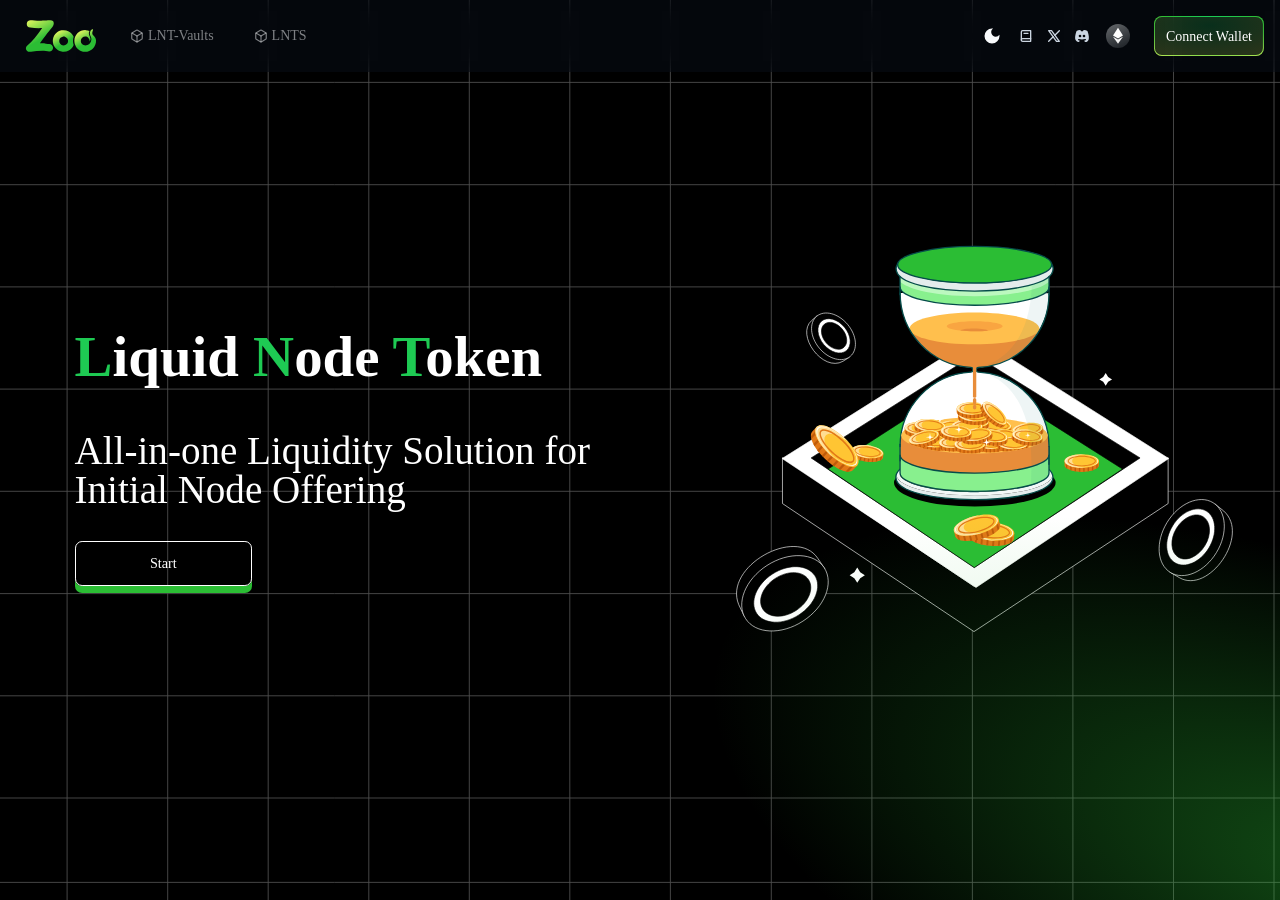
==== commit cc344202: "deploy: zoofiio/zoofi-ui@ca6ce8d7ae933a2bcaf7474da3fed3122074409d" ====
--- a/index.html
+++ b/index.html
@@ -1 +1 @@
-<!DOCTYPE html><html lang="en" class=""><head><meta charSet="utf-8"/><meta name="viewport" content="width=device-width, initial-scale=1"/><link rel="preload" href="/_next/static/media/a34f9d1faa5f3315-s.p.woff2" as="font" crossorigin="" type="font/woff2"/><link rel="stylesheet" href="/_next/static/css/1f2762fdd297c254.css" crossorigin="" data-precedence="next"/><link rel="stylesheet" href="/_next/static/css/56ff7692e86000f7.css" crossorigin="" data-precedence="next"/><link rel="preload" as="script" fetchPriority="low" href="/_next/static/chunks/webpack-3b87c6bc4d14afc1.js" crossorigin=""/><script src="/_next/static/chunks/b05271e4-c2cccfcfc26bb742.js" async="" crossorigin=""></script><script src="/_next/static/chunks/604-b4e3979bbbb32a91.js" async="" crossorigin=""></script><script src="/_next/static/chunks/main-app-c304c4ea197c1be7.js" async="" crossorigin=""></script><script src="/_next/static/chunks/6dc81886-f9a5be699ef33087.js" async=""></script><script src="/_next/static/chunks/9297c78b-9f77800578a4e18d.js" async=""></script><script src="/_next/static/chunks/49819357-d922e72e25cfce19.js" async=""></script><script src="/_next/static/chunks/98d18a34-1d5ae14d7516b42d.js" async=""></script><script src="/_next/static/chunks/2fba7bc5-977ce308f655f808.js" async=""></script><script src="/_next/static/chunks/292a49c6-c80e3475a9a005ed.js" async=""></script><script src="/_next/static/chunks/08d1c80d-b0df2b3008f633d4.js" async=""></script><script src="/_next/static/chunks/6799-e0120ff2239e37d8.js" async=""></script><script src="/_next/static/chunks/9299-a627fbd2366362d7.js" async=""></script><script src="/_next/static/chunks/5207-a8f092bdf21e304c.js" async=""></script><script src="/_next/static/chunks/5413-62126eedf27c61c5.js" async=""></script><script src="/_next/static/chunks/3505-70bafff3bd077164.js" async=""></script><script src="/_next/static/chunks/796-ed25139d46f53c6e.js" async=""></script><script src="/_next/static/chunks/7625-35c68b16da866eba.js" async=""></script><script src="/_next/static/chunks/4858-5d3694e8fd8c7d1f.js" async=""></script><script src="/_next/static/chunks/2487-70d6a62c59f8d57e.js" async=""></script><script src="/_next/static/chunks/1451-46f9f10da99675c7.js" async=""></script><script src="/_next/static/chunks/2045-4c07682c8bb8f63f.js" async=""></script><script src="/_next/static/chunks/634-8846b917d24aa81c.js" async=""></script><script src="/_next/static/chunks/9978-04c2349ffc6d2df6.js" async=""></script><script src="/_next/static/chunks/4980-fd1b591670dfe4f5.js" async=""></script><script src="/_next/static/chunks/app/layout-4174875d1e0190b9.js" async=""></script><script src="/_next/static/chunks/3960-c93caacaca07e617.js" async=""></script><script src="/_next/static/chunks/5985-3d4cdb90d4940f29.js" async=""></script><script src="/_next/static/chunks/452-1f36221327f5820d.js" async=""></script><script src="/_next/static/chunks/app/page-1e90dd3c35b69960.js" async=""></script><link rel="preload" href="https://telegram.org/js/telegram-web-app.js?56" as="script"/><title>Zoo Finance</title><meta name="description" content="A Structured Protocol for Better Liquidity Utilization"/><meta property="og:title" content="Zoo Finance"/><meta property="og:description" content="A Structured Protocol for Better Liquidity Utilization"/><meta property="og:image" content="https://zoofi.io/Welcome.jpg"/><meta property="og:type" content="website"/><meta name="twitter:card" content="summary_large_image"/><meta name="twitter:title" content="Zoo Finance"/><meta name="twitter:description" content="A Structured Protocol for Better Liquidity Utilization"/><meta name="twitter:image" content="https://zoofi.io/Welcome.jpg"/><link rel="icon" href="/icon.svg?79cb9bbc81d79543" type="image/svg+xml" sizes="any"/><meta name="next-size-adjust"/><script src="/_next/static/chunks/polyfills-c67a75d1b6f99dc8.js" crossorigin="" noModule=""></script></head><body class="__className_d65c78 bg-stone-50 dark:bg-slate-950 dark:text-slate-50"><div class="top-loader fixed z-10 top-0 left-0 invisible"></div><div id="tooltip-root" class="fixed left-0 top-0 z-[60]"></div><script src="/_next/static/chunks/webpack-3b87c6bc4d14afc1.js" crossorigin="" async=""></script><script>(self.__next_f=self.__next_f||[]).push([0]);self.__next_f.push([2,null])</script><script>self.__next_f.push([1,"1:HL[\"/_next/static/media/a34f9d1faa5f3315-s.p.woff2\",\"font\",{\"crossOrigin\":\"\",\"type\":\"font/woff2\"}]\n2:HL[\"/_next/static/css/1f2762fdd297c254.css\",\"style\",{\"crossOrigin\":\"\"}]\n3:HL[\"/_next/static/css/56ff7692e86000f7.css\",\"style\",{\"crossOrigin\":\"\"}]\n0:\"$L4\"\n"])</script><script>self.__next_f.push([1,"5:I[24358,[],\"\"]\n7:I[72952,[],\"\"]\n"])</script><script>self.__next_f.push([1,"8:I[51153,[\"7495\",\"static/chunks/6dc81886-f9a5be699ef33087.js\",\"4881\",\"static/chunks/9297c78b-9f77800578a4e18d.js\",\"7622\",\"static/chunks/49819357-d922e72e25cfce19.js\",\"3113\",\"static/chunks/98d18a34-1d5ae14d7516b42d.js\",\"7073\",\"static/chunks/2fba7bc5-977ce308f655f808.js\",\"6121\",\"static/chunks/292a49c6-c80e3475a9a005ed.js\",\"6377\",\"static/chunks/08d1c80d-b0df2b3008f633d4.js\",\"6799\",\"static/chunks/6799-e0120ff2239e37d8.js\",\"9299\",\"static/chunks/9299-a627fbd2366362d7.js\",\"5207\",\"static/chunks/5207-a8f092bdf21e304c.js\",\"5413\",\"static/chunks/5413-62126eedf27c61c5.js\",\"3505\",\"static/chunks/3505-70bafff3bd077164.js\",\"796\",\"static/chunks/796-ed25139d46f53c6e.js\",\"7625\",\"static/chunks/7625-35c68b16da866eba.js\",\"4858\",\"static/chunks/4858-5d3694e8fd8c7d1f.js\",\"2487\",\"static/chunks/2487-70d6a62c59f8d57e.js\",\"1451\",\"static/chunks/1451-46f9f10da99675c7.js\",\"2045\",\"static/chunks/2045-4c07682c8bb8f63f.js\",\"634\",\"static/chunks/634-8846b917d24aa81c.js\",\"9978\",\"static/chunks/9978-04c2349ffc6d2df6.js\",\"4980\",\"static/chunks/4980-fd1b591670dfe4f5.js\",\"3185\",\"static/chunks/app/layout-4174875d1e0190b9.js\"],\"\"]\n"])</script><script>self.__next_f.push([1,"9:I[79946,[\"7495\",\"static/chunks/6dc81886-f9a5be699ef33087.js\",\"4881\",\"static/chunks/9297c78b-9f77800578a4e18d.js\",\"7622\",\"static/chunks/49819357-d922e72e25cfce19.js\",\"3113\",\"static/chunks/98d18a34-1d5ae14d7516b42d.js\",\"7073\",\"static/chunks/2fba7bc5-977ce308f655f808.js\",\"6121\",\"static/chunks/292a49c6-c80e3475a9a005ed.js\",\"6377\",\"static/chunks/08d1c80d-b0df2b3008f633d4.js\",\"6799\",\"static/chunks/6799-e0120ff2239e37d8.js\",\"9299\",\"static/chunks/9299-a627fbd2366362d7.js\",\"5207\",\"static/chunks/5207-a8f092bdf21e304c.js\",\"5413\",\"static/chunks/5413-62126eedf27c61c5.js\",\"3505\",\"static/chunks/3505-70bafff3bd077164.js\",\"796\",\"static/chunks/796-ed25139d46f53c6e.js\",\"7625\",\"static/chunks/7625-35c68b16da866eba.js\",\"4858\",\"static/chunks/4858-5d3694e8fd8c7d1f.js\",\"2487\",\"static/chunks/2487-70d6a62c59f8d57e.js\",\"1451\",\"static/chunks/1451-46f9f10da99675c7.js\",\"2045\",\"static/chunks/2045-4c07682c8bb8f63f.js\",\"634\",\"static/chunks/634-8846b917d24aa81c.js\",\"9978\",\"static/chunks/9978-04c2349ffc6d2df6.js\",\"4980\",\"static/chunks/4980-fd1b591670dfe4f5.js\",\"3185\",\"static/chunks/app/layout-4174875d1e0190b9.js\"],\"\"]\n"])</script><script>self.__next_f.push([1,"a:I[4002,[],\"\"]\nb:I[14025,[],\"\"]\nd:I[34911,[],\"\"]\ne:I[17465,[\"7495\",\"static/chunks/6dc81886-f9a5be699ef33087.js\",\"4881\",\"static/chunks/9297c78b-9f77800578a4e18d.js\",\"7622\",\"static/chunks/49819357-d922e72e25cfce19.js\",\"6799\",\"static/chunks/6799-e0120ff2239e37d8.js\",\"9299\",\"static/chunks/9299-a627fbd2366362d7.js\",\"3960\",\"static/chunks/3960-c93caacaca07e617.js\",\"2045\",\"static/chunks/2045-4c07682c8bb8f63f.js\",\"5985\",\"static/chunks/5985-3d4cdb90d4940f29.js\",\"452\",\"static/chunks/452-1f36221327f5820d.js\",\"1931\",\"s"])</script><script>self.__next_f.push([1,"tatic/chunks/app/page-1e90dd3c35b69960.js\"],\"\"]\n"])</script><script>self.__next_f.push([1,"4:[[[\"$\",\"link\",\"0\",{\"rel\":\"stylesheet\",\"href\":\"/_next/static/css/1f2762fdd297c254.css\",\"precedence\":\"next\",\"crossOrigin\":\"\"}],[\"$\",\"link\",\"1\",{\"rel\":\"stylesheet\",\"href\":\"/_next/static/css/56ff7692e86000f7.css\",\"precedence\":\"next\",\"crossOrigin\":\"\"}]],[\"$\",\"$L5\",null,{\"buildId\":\"DGrGxflbVwK-riUVzx_96\",\"assetPrefix\":\"\",\"initialCanonicalUrl\":\"/\",\"initialTree\":[\"\",{\"children\":[\"__PAGE__\",{}]},\"$undefined\",\"$undefined\",true],\"initialHead\":[false,\"$L6\"],\"globalErrorComponent\":\"$7\",\"children\":[null,[\"$\",\"html\",null,{\"lang\":\"en\",\"className\":\"\",\"suppressHydrationWarning\":true,\"children\":[[\"$\",\"head\",null,{\"children\":[\"$\",\"$L8\",null,{\"src\":\"https://telegram.org/js/telegram-web-app.js?56\",\"defer\":true}]}],[\"$\",\"body\",null,{\"className\":\"__className_d65c78 bg-stone-50 dark:bg-slate-950 dark:text-slate-50\",\"children\":[[\"$\",\"$L9\",null,{\"children\":[\"$\",\"$La\",null,{\"parallelRouterKey\":\"children\",\"segmentPath\":[\"children\"],\"loading\":\"$undefined\",\"loadingStyles\":\"$undefined\",\"hasLoading\":false,\"error\":\"$undefined\",\"errorStyles\":\"$undefined\",\"template\":[\"$\",\"$Lb\",null,{}],\"templateStyles\":\"$undefined\",\"notFound\":[[\"$\",\"title\",null,{\"children\":\"404: This page could not be found.\"}],[\"$\",\"div\",null,{\"style\":{\"fontFamily\":\"system-ui,\\\"Segoe UI\\\",Roboto,Helvetica,Arial,sans-serif,\\\"Apple Color Emoji\\\",\\\"Segoe UI Emoji\\\"\",\"height\":\"100vh\",\"textAlign\":\"center\",\"display\":\"flex\",\"flexDirection\":\"column\",\"alignItems\":\"center\",\"justifyContent\":\"center\"},\"children\":[\"$\",\"div\",null,{\"children\":[[\"$\",\"style\",null,{\"dangerouslySetInnerHTML\":{\"__html\":\"body{color:#000;background:#fff;margin:0}.next-error-h1{border-right:1px solid rgba(0,0,0,.3)}@media (prefers-color-scheme:dark){body{color:#fff;background:#000}.next-error-h1{border-right:1px solid rgba(255,255,255,.3)}}\"}}],[\"$\",\"h1\",null,{\"className\":\"next-error-h1\",\"style\":{\"display\":\"inline-block\",\"margin\":\"0 20px 0 0\",\"padding\":\"0 23px 0 0\",\"fontSize\":24,\"fontWeight\":500,\"verticalAlign\":\"top\",\"lineHeight\":\"49px\"},\"children\":\"404\"}],[\"$\",\"div\",null,{\"style\":{\"display\":\"inline-block\"},\"children\":[\"$\",\"h2\",null,{\"style\":{\"fontSize\":14,\"fontWeight\":400,\"lineHeight\":\"49px\",\"margin\":0},\"children\":\"This page could not be found.\"}]}]]}]}]],\"notFoundStyles\":[],\"childProp\":{\"current\":[\"$Lc\",[\"$\",\"$Ld\",null,{\"propsForComponent\":{\"params\":{}},\"Component\":\"$e\",\"isStaticGeneration\":true}],null],\"segment\":\"__PAGE__\"},\"styles\":[]}]}],[\"$\",\"div\",null,{\"id\":\"tooltip-root\",\"className\":\"fixed left-0 top-0 z-[60]\"}]]}]]}],null]}]]\n"])</script><script>self.__next_f.push([1,"6:[[\"$\",\"meta\",\"0\",{\"charSet\":\"utf-8\"}],[\"$\",\"title\",\"1\",{\"children\":\"Zoo Finance\"}],[\"$\",\"meta\",\"2\",{\"name\":\"description\",\"content\":\"A Structured Protocol for Better Liquidity Utilization\"}],[\"$\",\"meta\",\"3\",{\"name\":\"viewport\",\"content\":\"width=device-width, initial-scale=1\"}],[\"$\",\"meta\",\"4\",{\"property\":\"og:title\",\"content\":\"Zoo Finance\"}],[\"$\",\"meta\",\"5\",{\"property\":\"og:description\",\"content\":\"A Structured Protocol for Better Liquidity Utilization\"}],[\"$\",\"meta\",\"6\",{\"property\":\"og:image\",\"content\":\"https://zoofi.io/Welcome.jpg\"}],[\"$\",\"meta\",\"7\",{\"property\":\"og:type\",\"content\":\"website\"}],[\"$\",\"meta\",\"8\",{\"name\":\"twitter:card\",\"content\":\"summary_large_image\"}],[\"$\",\"meta\",\"9\",{\"name\":\"twitter:title\",\"content\":\"Zoo Finance\"}],[\"$\",\"meta\",\"10\",{\"name\":\"twitter:description\",\"content\":\"A Structured Protocol for Better Liquidity Utilization\"}],[\"$\",\"meta\",\"11\",{\"name\":\"twitter:image\",\"content\":\"https://zoofi.io/Welcome.jpg\"}],[\"$\",\"link\",\"12\",{\"rel\":\"icon\",\"href\":\"/icon.svg?79cb9bbc81d79543\",\"type\":\"image/svg+xml\",\"sizes\":\"any\"}],[\"$\",\"meta\",\"13\",{\"name\":\"next-size-adjust\"}]]\n"])</script><script>self.__next_f.push([1,"c:null\n"])</script></body></html>+<!DOCTYPE html><html lang="en" class=""><head><meta charSet="utf-8"/><meta name="viewport" content="width=device-width, initial-scale=1"/><link rel="preload" href="/_next/static/media/a34f9d1faa5f3315-s.p.woff2" as="font" crossorigin="" type="font/woff2"/><link rel="stylesheet" href="/_next/static/css/1f2762fdd297c254.css" crossorigin="" data-precedence="next"/><link rel="stylesheet" href="/_next/static/css/56ff7692e86000f7.css" crossorigin="" data-precedence="next"/><link rel="preload" as="script" fetchPriority="low" href="/_next/static/chunks/webpack-3b87c6bc4d14afc1.js" crossorigin=""/><script src="/_next/static/chunks/b05271e4-c2cccfcfc26bb742.js" async="" crossorigin=""></script><script src="/_next/static/chunks/604-b4e3979bbbb32a91.js" async="" crossorigin=""></script><script src="/_next/static/chunks/main-app-c304c4ea197c1be7.js" async="" crossorigin=""></script><script src="/_next/static/chunks/6dc81886-f9a5be699ef33087.js" async=""></script><script src="/_next/static/chunks/9297c78b-9f77800578a4e18d.js" async=""></script><script src="/_next/static/chunks/49819357-d922e72e25cfce19.js" async=""></script><script src="/_next/static/chunks/98d18a34-1d5ae14d7516b42d.js" async=""></script><script src="/_next/static/chunks/2fba7bc5-977ce308f655f808.js" async=""></script><script src="/_next/static/chunks/292a49c6-c80e3475a9a005ed.js" async=""></script><script src="/_next/static/chunks/08d1c80d-b0df2b3008f633d4.js" async=""></script><script src="/_next/static/chunks/6799-e0120ff2239e37d8.js" async=""></script><script src="/_next/static/chunks/9299-a627fbd2366362d7.js" async=""></script><script src="/_next/static/chunks/5207-a8f092bdf21e304c.js" async=""></script><script src="/_next/static/chunks/5413-62126eedf27c61c5.js" async=""></script><script src="/_next/static/chunks/3505-70bafff3bd077164.js" async=""></script><script src="/_next/static/chunks/796-ed25139d46f53c6e.js" async=""></script><script src="/_next/static/chunks/7625-35c68b16da866eba.js" async=""></script><script src="/_next/static/chunks/4858-5d3694e8fd8c7d1f.js" async=""></script><script src="/_next/static/chunks/2487-70d6a62c59f8d57e.js" async=""></script><script src="/_next/static/chunks/1451-46f9f10da99675c7.js" async=""></script><script src="/_next/static/chunks/2045-4c07682c8bb8f63f.js" async=""></script><script src="/_next/static/chunks/634-8846b917d24aa81c.js" async=""></script><script src="/_next/static/chunks/9978-04c2349ffc6d2df6.js" async=""></script><script src="/_next/static/chunks/4980-fd1b591670dfe4f5.js" async=""></script><script src="/_next/static/chunks/app/layout-78970a52e4d1efbe.js" async=""></script><script src="/_next/static/chunks/3960-c93caacaca07e617.js" async=""></script><script src="/_next/static/chunks/5985-3d4cdb90d4940f29.js" async=""></script><script src="/_next/static/chunks/452-1f36221327f5820d.js" async=""></script><script src="/_next/static/chunks/app/page-1e90dd3c35b69960.js" async=""></script><link rel="preload" href="https://telegram.org/js/telegram-web-app.js?56" as="script"/><title>Zoo Finance</title><meta name="description" content="A Structured Protocol for Better Liquidity Utilization"/><meta property="og:title" content="Zoo Finance"/><meta property="og:description" content="A Structured Protocol for Better Liquidity Utilization"/><meta property="og:image" content="https://zoofi.io/Welcome.jpg"/><meta property="og:type" content="website"/><meta name="twitter:card" content="summary_large_image"/><meta name="twitter:title" content="Zoo Finance"/><meta name="twitter:description" content="A Structured Protocol for Better Liquidity Utilization"/><meta name="twitter:image" content="https://zoofi.io/Welcome.jpg"/><link rel="icon" href="/icon.svg?79cb9bbc81d79543" type="image/svg+xml" sizes="any"/><meta name="next-size-adjust"/><script src="/_next/static/chunks/polyfills-c67a75d1b6f99dc8.js" crossorigin="" noModule=""></script></head><body class="__className_d65c78 bg-stone-50 dark:bg-slate-950 dark:text-slate-50"><div class="top-loader fixed z-10 top-0 left-0 invisible"></div><div id="tooltip-root" class="fixed left-0 top-0 z-[60]"></div><script src="/_next/static/chunks/webpack-3b87c6bc4d14afc1.js" crossorigin="" async=""></script><script>(self.__next_f=self.__next_f||[]).push([0]);self.__next_f.push([2,null])</script><script>self.__next_f.push([1,"1:HL[\"/_next/static/media/a34f9d1faa5f3315-s.p.woff2\",\"font\",{\"crossOrigin\":\"\",\"type\":\"font/woff2\"}]\n2:HL[\"/_next/static/css/1f2762fdd297c254.css\",\"style\",{\"crossOrigin\":\"\"}]\n3:HL[\"/_next/static/css/56ff7692e86000f7.css\",\"style\",{\"crossOrigin\":\"\"}]\n0:\"$L4\"\n"])</script><script>self.__next_f.push([1,"5:I[24358,[],\"\"]\n7:I[72952,[],\"\"]\n"])</script><script>self.__next_f.push([1,"8:I[51153,[\"7495\",\"static/chunks/6dc81886-f9a5be699ef33087.js\",\"4881\",\"static/chunks/9297c78b-9f77800578a4e18d.js\",\"7622\",\"static/chunks/49819357-d922e72e25cfce19.js\",\"3113\",\"static/chunks/98d18a34-1d5ae14d7516b42d.js\",\"7073\",\"static/chunks/2fba7bc5-977ce308f655f808.js\",\"6121\",\"static/chunks/292a49c6-c80e3475a9a005ed.js\",\"6377\",\"static/chunks/08d1c80d-b0df2b3008f633d4.js\",\"6799\",\"static/chunks/6799-e0120ff2239e37d8.js\",\"9299\",\"static/chunks/9299-a627fbd2366362d7.js\",\"5207\",\"static/chunks/5207-a8f092bdf21e304c.js\",\"5413\",\"static/chunks/5413-62126eedf27c61c5.js\",\"3505\",\"static/chunks/3505-70bafff3bd077164.js\",\"796\",\"static/chunks/796-ed25139d46f53c6e.js\",\"7625\",\"static/chunks/7625-35c68b16da866eba.js\",\"4858\",\"static/chunks/4858-5d3694e8fd8c7d1f.js\",\"2487\",\"static/chunks/2487-70d6a62c59f8d57e.js\",\"1451\",\"static/chunks/1451-46f9f10da99675c7.js\",\"2045\",\"static/chunks/2045-4c07682c8bb8f63f.js\",\"634\",\"static/chunks/634-8846b917d24aa81c.js\",\"9978\",\"static/chunks/9978-04c2349ffc6d2df6.js\",\"4980\",\"static/chunks/4980-fd1b591670dfe4f5.js\",\"3185\",\"static/chunks/app/layout-78970a52e4d1efbe.js\"],\"\"]\n"])</script><script>self.__next_f.push([1,"9:I[79946,[\"7495\",\"static/chunks/6dc81886-f9a5be699ef33087.js\",\"4881\",\"static/chunks/9297c78b-9f77800578a4e18d.js\",\"7622\",\"static/chunks/49819357-d922e72e25cfce19.js\",\"3113\",\"static/chunks/98d18a34-1d5ae14d7516b42d.js\",\"7073\",\"static/chunks/2fba7bc5-977ce308f655f808.js\",\"6121\",\"static/chunks/292a49c6-c80e3475a9a005ed.js\",\"6377\",\"static/chunks/08d1c80d-b0df2b3008f633d4.js\",\"6799\",\"static/chunks/6799-e0120ff2239e37d8.js\",\"9299\",\"static/chunks/9299-a627fbd2366362d7.js\",\"5207\",\"static/chunks/5207-a8f092bdf21e304c.js\",\"5413\",\"static/chunks/5413-62126eedf27c61c5.js\",\"3505\",\"static/chunks/3505-70bafff3bd077164.js\",\"796\",\"static/chunks/796-ed25139d46f53c6e.js\",\"7625\",\"static/chunks/7625-35c68b16da866eba.js\",\"4858\",\"static/chunks/4858-5d3694e8fd8c7d1f.js\",\"2487\",\"static/chunks/2487-70d6a62c59f8d57e.js\",\"1451\",\"static/chunks/1451-46f9f10da99675c7.js\",\"2045\",\"static/chunks/2045-4c07682c8bb8f63f.js\",\"634\",\"static/chunks/634-8846b917d24aa81c.js\",\"9978\",\"static/chunks/9978-04c2349ffc6d2df6.js\",\"4980\",\"static/chunks/4980-fd1b591670dfe4f5.js\",\"3185\",\"static/chunks/app/layout-78970a52e4d1efbe.js\"],\"\"]\n"])</script><script>self.__next_f.push([1,"a:I[4002,[],\"\"]\nb:I[14025,[],\"\"]\nd:I[34911,[],\"\"]\ne:I[17465,[\"7495\",\"static/chunks/6dc81886-f9a5be699ef33087.js\",\"4881\",\"static/chunks/9297c78b-9f77800578a4e18d.js\",\"7622\",\"static/chunks/49819357-d922e72e25cfce19.js\",\"6799\",\"static/chunks/6799-e0120ff2239e37d8.js\",\"9299\",\"static/chunks/9299-a627fbd2366362d7.js\",\"3960\",\"static/chunks/3960-c93caacaca07e617.js\",\"2045\",\"static/chunks/2045-4c07682c8bb8f63f.js\",\"5985\",\"static/chunks/5985-3d4cdb90d4940f29.js\",\"452\",\"static/chunks/452-1f36221327f5820d.js\",\"1931\",\"s"])</script><script>self.__next_f.push([1,"tatic/chunks/app/page-1e90dd3c35b69960.js\"],\"\"]\n"])</script><script>self.__next_f.push([1,"4:[[[\"$\",\"link\",\"0\",{\"rel\":\"stylesheet\",\"href\":\"/_next/static/css/1f2762fdd297c254.css\",\"precedence\":\"next\",\"crossOrigin\":\"\"}],[\"$\",\"link\",\"1\",{\"rel\":\"stylesheet\",\"href\":\"/_next/static/css/56ff7692e86000f7.css\",\"precedence\":\"next\",\"crossOrigin\":\"\"}]],[\"$\",\"$L5\",null,{\"buildId\":\"UiG4h7U5hSjFLIoG4PicU\",\"assetPrefix\":\"\",\"initialCanonicalUrl\":\"/\",\"initialTree\":[\"\",{\"children\":[\"__PAGE__\",{}]},\"$undefined\",\"$undefined\",true],\"initialHead\":[false,\"$L6\"],\"globalErrorComponent\":\"$7\",\"children\":[null,[\"$\",\"html\",null,{\"lang\":\"en\",\"className\":\"\",\"suppressHydrationWarning\":true,\"children\":[[\"$\",\"head\",null,{\"children\":[\"$\",\"$L8\",null,{\"src\":\"https://telegram.org/js/telegram-web-app.js?56\",\"defer\":true}]}],[\"$\",\"body\",null,{\"className\":\"__className_d65c78 bg-stone-50 dark:bg-slate-950 dark:text-slate-50\",\"children\":[[\"$\",\"$L9\",null,{\"children\":[\"$\",\"$La\",null,{\"parallelRouterKey\":\"children\",\"segmentPath\":[\"children\"],\"loading\":\"$undefined\",\"loadingStyles\":\"$undefined\",\"hasLoading\":false,\"error\":\"$undefined\",\"errorStyles\":\"$undefined\",\"template\":[\"$\",\"$Lb\",null,{}],\"templateStyles\":\"$undefined\",\"notFound\":[[\"$\",\"title\",null,{\"children\":\"404: This page could not be found.\"}],[\"$\",\"div\",null,{\"style\":{\"fontFamily\":\"system-ui,\\\"Segoe UI\\\",Roboto,Helvetica,Arial,sans-serif,\\\"Apple Color Emoji\\\",\\\"Segoe UI Emoji\\\"\",\"height\":\"100vh\",\"textAlign\":\"center\",\"display\":\"flex\",\"flexDirection\":\"column\",\"alignItems\":\"center\",\"justifyContent\":\"center\"},\"children\":[\"$\",\"div\",null,{\"children\":[[\"$\",\"style\",null,{\"dangerouslySetInnerHTML\":{\"__html\":\"body{color:#000;background:#fff;margin:0}.next-error-h1{border-right:1px solid rgba(0,0,0,.3)}@media (prefers-color-scheme:dark){body{color:#fff;background:#000}.next-error-h1{border-right:1px solid rgba(255,255,255,.3)}}\"}}],[\"$\",\"h1\",null,{\"className\":\"next-error-h1\",\"style\":{\"display\":\"inline-block\",\"margin\":\"0 20px 0 0\",\"padding\":\"0 23px 0 0\",\"fontSize\":24,\"fontWeight\":500,\"verticalAlign\":\"top\",\"lineHeight\":\"49px\"},\"children\":\"404\"}],[\"$\",\"div\",null,{\"style\":{\"display\":\"inline-block\"},\"children\":[\"$\",\"h2\",null,{\"style\":{\"fontSize\":14,\"fontWeight\":400,\"lineHeight\":\"49px\",\"margin\":0},\"children\":\"This page could not be found.\"}]}]]}]}]],\"notFoundStyles\":[],\"childProp\":{\"current\":[\"$Lc\",[\"$\",\"$Ld\",null,{\"propsForComponent\":{\"params\":{}},\"Component\":\"$e\",\"isStaticGeneration\":true}],null],\"segment\":\"__PAGE__\"},\"styles\":[]}]}],[\"$\",\"div\",null,{\"id\":\"tooltip-root\",\"className\":\"fixed left-0 top-0 z-[60]\"}]]}]]}],null]}]]\n"])</script><script>self.__next_f.push([1,"6:[[\"$\",\"meta\",\"0\",{\"charSet\":\"utf-8\"}],[\"$\",\"title\",\"1\",{\"children\":\"Zoo Finance\"}],[\"$\",\"meta\",\"2\",{\"name\":\"description\",\"content\":\"A Structured Protocol for Better Liquidity Utilization\"}],[\"$\",\"meta\",\"3\",{\"name\":\"viewport\",\"content\":\"width=device-width, initial-scale=1\"}],[\"$\",\"meta\",\"4\",{\"property\":\"og:title\",\"content\":\"Zoo Finance\"}],[\"$\",\"meta\",\"5\",{\"property\":\"og:description\",\"content\":\"A Structured Protocol for Better Liquidity Utilization\"}],[\"$\",\"meta\",\"6\",{\"property\":\"og:image\",\"content\":\"https://zoofi.io/Welcome.jpg\"}],[\"$\",\"meta\",\"7\",{\"property\":\"og:type\",\"content\":\"website\"}],[\"$\",\"meta\",\"8\",{\"name\":\"twitter:card\",\"content\":\"summary_large_image\"}],[\"$\",\"meta\",\"9\",{\"name\":\"twitter:title\",\"content\":\"Zoo Finance\"}],[\"$\",\"meta\",\"10\",{\"name\":\"twitter:description\",\"content\":\"A Structured Protocol for Better Liquidity Utilization\"}],[\"$\",\"meta\",\"11\",{\"name\":\"twitter:image\",\"content\":\"https://zoofi.io/Welcome.jpg\"}],[\"$\",\"link\",\"12\",{\"rel\":\"icon\",\"href\":\"/icon.svg?79cb9bbc81d79543\",\"type\":\"image/svg+xml\",\"sizes\":\"any\"}],[\"$\",\"meta\",\"13\",{\"name\":\"next-size-adjust\"}]]\n"])</script><script>self.__next_f.push([1,"c:null\n"])</script></body></html>
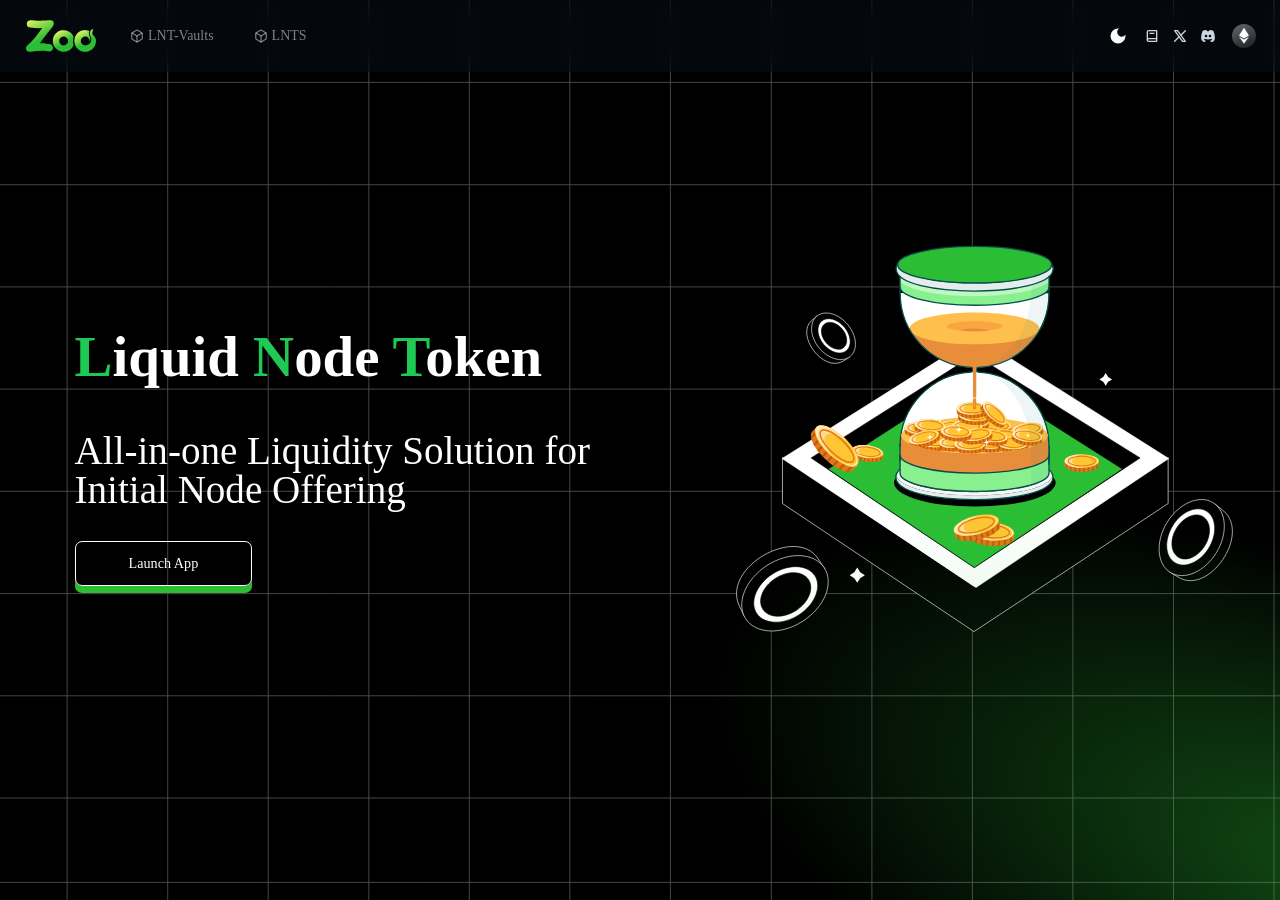
==== commit f7ea9789: "deploy: zoofiio/zoofi-ui@486e0e41dceaacac9fda1189abdf4fec70385e2f" ====
--- a/index.html
+++ b/index.html
@@ -1 +1 @@
-<!DOCTYPE html><html lang="en" class=""><head><meta charSet="utf-8"/><meta name="viewport" content="width=device-width, initial-scale=1"/><link rel="preload" href="/_next/static/media/a34f9d1faa5f3315-s.p.woff2" as="font" crossorigin="" type="font/woff2"/><link rel="stylesheet" href="/_next/static/css/1f2762fdd297c254.css" crossorigin="" data-precedence="next"/><link rel="stylesheet" href="/_next/static/css/56ff7692e86000f7.css" crossorigin="" data-precedence="next"/><link rel="preload" as="script" fetchPriority="low" href="/_next/static/chunks/webpack-3b87c6bc4d14afc1.js" crossorigin=""/><script src="/_next/static/chunks/b05271e4-c2cccfcfc26bb742.js" async="" crossorigin=""></script><script src="/_next/static/chunks/604-b4e3979bbbb32a91.js" async="" crossorigin=""></script><script src="/_next/static/chunks/main-app-c304c4ea197c1be7.js" async="" crossorigin=""></script><script src="/_next/static/chunks/6dc81886-f9a5be699ef33087.js" async=""></script><script src="/_next/static/chunks/9297c78b-9f77800578a4e18d.js" async=""></script><script src="/_next/static/chunks/49819357-d922e72e25cfce19.js" async=""></script><script src="/_next/static/chunks/98d18a34-1d5ae14d7516b42d.js" async=""></script><script src="/_next/static/chunks/2fba7bc5-977ce308f655f808.js" async=""></script><script src="/_next/static/chunks/292a49c6-c80e3475a9a005ed.js" async=""></script><script src="/_next/static/chunks/08d1c80d-b0df2b3008f633d4.js" async=""></script><script src="/_next/static/chunks/6799-e0120ff2239e37d8.js" async=""></script><script src="/_next/static/chunks/9299-a627fbd2366362d7.js" async=""></script><script src="/_next/static/chunks/5207-a8f092bdf21e304c.js" async=""></script><script src="/_next/static/chunks/5413-62126eedf27c61c5.js" async=""></script><script src="/_next/static/chunks/3505-70bafff3bd077164.js" async=""></script><script src="/_next/static/chunks/796-ed25139d46f53c6e.js" async=""></script><script src="/_next/static/chunks/7625-35c68b16da866eba.js" async=""></script><script src="/_next/static/chunks/4858-5d3694e8fd8c7d1f.js" async=""></script><script src="/_next/static/chunks/2487-70d6a62c59f8d57e.js" async=""></script><script src="/_next/static/chunks/1451-46f9f10da99675c7.js" async=""></script><script src="/_next/static/chunks/2045-4c07682c8bb8f63f.js" async=""></script><script src="/_next/static/chunks/634-8846b917d24aa81c.js" async=""></script><script src="/_next/static/chunks/9978-04c2349ffc6d2df6.js" async=""></script><script src="/_next/static/chunks/4980-fd1b591670dfe4f5.js" async=""></script><script src="/_next/static/chunks/app/layout-78970a52e4d1efbe.js" async=""></script><script src="/_next/static/chunks/3960-c93caacaca07e617.js" async=""></script><script src="/_next/static/chunks/5985-3d4cdb90d4940f29.js" async=""></script><script src="/_next/static/chunks/452-1f36221327f5820d.js" async=""></script><script src="/_next/static/chunks/app/page-1e90dd3c35b69960.js" async=""></script><link rel="preload" href="https://telegram.org/js/telegram-web-app.js?56" as="script"/><title>Zoo Finance</title><meta name="description" content="A Structured Protocol for Better Liquidity Utilization"/><meta property="og:title" content="Zoo Finance"/><meta property="og:description" content="A Structured Protocol for Better Liquidity Utilization"/><meta property="og:image" content="https://zoofi.io/Welcome.jpg"/><meta property="og:type" content="website"/><meta name="twitter:card" content="summary_large_image"/><meta name="twitter:title" content="Zoo Finance"/><meta name="twitter:description" content="A Structured Protocol for Better Liquidity Utilization"/><meta name="twitter:image" content="https://zoofi.io/Welcome.jpg"/><link rel="icon" href="/icon.svg?79cb9bbc81d79543" type="image/svg+xml" sizes="any"/><meta name="next-size-adjust"/><script src="/_next/static/chunks/polyfills-c67a75d1b6f99dc8.js" crossorigin="" noModule=""></script></head><body class="__className_d65c78 bg-stone-50 dark:bg-slate-950 dark:text-slate-50"><div class="top-loader fixed z-10 top-0 left-0 invisible"></div><div id="tooltip-root" class="fixed left-0 top-0 z-[60]"></div><script src="/_next/static/chunks/webpack-3b87c6bc4d14afc1.js" crossorigin="" async=""></script><script>(self.__next_f=self.__next_f||[]).push([0]);self.__next_f.push([2,null])</script><script>self.__next_f.push([1,"1:HL[\"/_next/static/media/a34f9d1faa5f3315-s.p.woff2\",\"font\",{\"crossOrigin\":\"\",\"type\":\"font/woff2\"}]\n2:HL[\"/_next/static/css/1f2762fdd297c254.css\",\"style\",{\"crossOrigin\":\"\"}]\n3:HL[\"/_next/static/css/56ff7692e86000f7.css\",\"style\",{\"crossOrigin\":\"\"}]\n0:\"$L4\"\n"])</script><script>self.__next_f.push([1,"5:I[24358,[],\"\"]\n7:I[72952,[],\"\"]\n"])</script><script>self.__next_f.push([1,"8:I[51153,[\"7495\",\"static/chunks/6dc81886-f9a5be699ef33087.js\",\"4881\",\"static/chunks/9297c78b-9f77800578a4e18d.js\",\"7622\",\"static/chunks/49819357-d922e72e25cfce19.js\",\"3113\",\"static/chunks/98d18a34-1d5ae14d7516b42d.js\",\"7073\",\"static/chunks/2fba7bc5-977ce308f655f808.js\",\"6121\",\"static/chunks/292a49c6-c80e3475a9a005ed.js\",\"6377\",\"static/chunks/08d1c80d-b0df2b3008f633d4.js\",\"6799\",\"static/chunks/6799-e0120ff2239e37d8.js\",\"9299\",\"static/chunks/9299-a627fbd2366362d7.js\",\"5207\",\"static/chunks/5207-a8f092bdf21e304c.js\",\"5413\",\"static/chunks/5413-62126eedf27c61c5.js\",\"3505\",\"static/chunks/3505-70bafff3bd077164.js\",\"796\",\"static/chunks/796-ed25139d46f53c6e.js\",\"7625\",\"static/chunks/7625-35c68b16da866eba.js\",\"4858\",\"static/chunks/4858-5d3694e8fd8c7d1f.js\",\"2487\",\"static/chunks/2487-70d6a62c59f8d57e.js\",\"1451\",\"static/chunks/1451-46f9f10da99675c7.js\",\"2045\",\"static/chunks/2045-4c07682c8bb8f63f.js\",\"634\",\"static/chunks/634-8846b917d24aa81c.js\",\"9978\",\"static/chunks/9978-04c2349ffc6d2df6.js\",\"4980\",\"static/chunks/4980-fd1b591670dfe4f5.js\",\"3185\",\"static/chunks/app/layout-78970a52e4d1efbe.js\"],\"\"]\n"])</script><script>self.__next_f.push([1,"9:I[79946,[\"7495\",\"static/chunks/6dc81886-f9a5be699ef33087.js\",\"4881\",\"static/chunks/9297c78b-9f77800578a4e18d.js\",\"7622\",\"static/chunks/49819357-d922e72e25cfce19.js\",\"3113\",\"static/chunks/98d18a34-1d5ae14d7516b42d.js\",\"7073\",\"static/chunks/2fba7bc5-977ce308f655f808.js\",\"6121\",\"static/chunks/292a49c6-c80e3475a9a005ed.js\",\"6377\",\"static/chunks/08d1c80d-b0df2b3008f633d4.js\",\"6799\",\"static/chunks/6799-e0120ff2239e37d8.js\",\"9299\",\"static/chunks/9299-a627fbd2366362d7.js\",\"5207\",\"static/chunks/5207-a8f092bdf21e304c.js\",\"5413\",\"static/chunks/5413-62126eedf27c61c5.js\",\"3505\",\"static/chunks/3505-70bafff3bd077164.js\",\"796\",\"static/chunks/796-ed25139d46f53c6e.js\",\"7625\",\"static/chunks/7625-35c68b16da866eba.js\",\"4858\",\"static/chunks/4858-5d3694e8fd8c7d1f.js\",\"2487\",\"static/chunks/2487-70d6a62c59f8d57e.js\",\"1451\",\"static/chunks/1451-46f9f10da99675c7.js\",\"2045\",\"static/chunks/2045-4c07682c8bb8f63f.js\",\"634\",\"static/chunks/634-8846b917d24aa81c.js\",\"9978\",\"static/chunks/9978-04c2349ffc6d2df6.js\",\"4980\",\"static/chunks/4980-fd1b591670dfe4f5.js\",\"3185\",\"static/chunks/app/layout-78970a52e4d1efbe.js\"],\"\"]\n"])</script><script>self.__next_f.push([1,"a:I[4002,[],\"\"]\nb:I[14025,[],\"\"]\nd:I[34911,[],\"\"]\ne:I[17465,[\"7495\",\"static/chunks/6dc81886-f9a5be699ef33087.js\",\"4881\",\"static/chunks/9297c78b-9f77800578a4e18d.js\",\"7622\",\"static/chunks/49819357-d922e72e25cfce19.js\",\"6799\",\"static/chunks/6799-e0120ff2239e37d8.js\",\"9299\",\"static/chunks/9299-a627fbd2366362d7.js\",\"3960\",\"static/chunks/3960-c93caacaca07e617.js\",\"2045\",\"static/chunks/2045-4c07682c8bb8f63f.js\",\"5985\",\"static/chunks/5985-3d4cdb90d4940f29.js\",\"452\",\"static/chunks/452-1f36221327f5820d.js\",\"1931\",\"s"])</script><script>self.__next_f.push([1,"tatic/chunks/app/page-1e90dd3c35b69960.js\"],\"\"]\n"])</script><script>self.__next_f.push([1,"4:[[[\"$\",\"link\",\"0\",{\"rel\":\"stylesheet\",\"href\":\"/_next/static/css/1f2762fdd297c254.css\",\"precedence\":\"next\",\"crossOrigin\":\"\"}],[\"$\",\"link\",\"1\",{\"rel\":\"stylesheet\",\"href\":\"/_next/static/css/56ff7692e86000f7.css\",\"precedence\":\"next\",\"crossOrigin\":\"\"}]],[\"$\",\"$L5\",null,{\"buildId\":\"UiG4h7U5hSjFLIoG4PicU\",\"assetPrefix\":\"\",\"initialCanonicalUrl\":\"/\",\"initialTree\":[\"\",{\"children\":[\"__PAGE__\",{}]},\"$undefined\",\"$undefined\",true],\"initialHead\":[false,\"$L6\"],\"globalErrorComponent\":\"$7\",\"children\":[null,[\"$\",\"html\",null,{\"lang\":\"en\",\"className\":\"\",\"suppressHydrationWarning\":true,\"children\":[[\"$\",\"head\",null,{\"children\":[\"$\",\"$L8\",null,{\"src\":\"https://telegram.org/js/telegram-web-app.js?56\",\"defer\":true}]}],[\"$\",\"body\",null,{\"className\":\"__className_d65c78 bg-stone-50 dark:bg-slate-950 dark:text-slate-50\",\"children\":[[\"$\",\"$L9\",null,{\"children\":[\"$\",\"$La\",null,{\"parallelRouterKey\":\"children\",\"segmentPath\":[\"children\"],\"loading\":\"$undefined\",\"loadingStyles\":\"$undefined\",\"hasLoading\":false,\"error\":\"$undefined\",\"errorStyles\":\"$undefined\",\"template\":[\"$\",\"$Lb\",null,{}],\"templateStyles\":\"$undefined\",\"notFound\":[[\"$\",\"title\",null,{\"children\":\"404: This page could not be found.\"}],[\"$\",\"div\",null,{\"style\":{\"fontFamily\":\"system-ui,\\\"Segoe UI\\\",Roboto,Helvetica,Arial,sans-serif,\\\"Apple Color Emoji\\\",\\\"Segoe UI Emoji\\\"\",\"height\":\"100vh\",\"textAlign\":\"center\",\"display\":\"flex\",\"flexDirection\":\"column\",\"alignItems\":\"center\",\"justifyContent\":\"center\"},\"children\":[\"$\",\"div\",null,{\"children\":[[\"$\",\"style\",null,{\"dangerouslySetInnerHTML\":{\"__html\":\"body{color:#000;background:#fff;margin:0}.next-error-h1{border-right:1px solid rgba(0,0,0,.3)}@media (prefers-color-scheme:dark){body{color:#fff;background:#000}.next-error-h1{border-right:1px solid rgba(255,255,255,.3)}}\"}}],[\"$\",\"h1\",null,{\"className\":\"next-error-h1\",\"style\":{\"display\":\"inline-block\",\"margin\":\"0 20px 0 0\",\"padding\":\"0 23px 0 0\",\"fontSize\":24,\"fontWeight\":500,\"verticalAlign\":\"top\",\"lineHeight\":\"49px\"},\"children\":\"404\"}],[\"$\",\"div\",null,{\"style\":{\"display\":\"inline-block\"},\"children\":[\"$\",\"h2\",null,{\"style\":{\"fontSize\":14,\"fontWeight\":400,\"lineHeight\":\"49px\",\"margin\":0},\"children\":\"This page could not be found.\"}]}]]}]}]],\"notFoundStyles\":[],\"childProp\":{\"current\":[\"$Lc\",[\"$\",\"$Ld\",null,{\"propsForComponent\":{\"params\":{}},\"Component\":\"$e\",\"isStaticGeneration\":true}],null],\"segment\":\"__PAGE__\"},\"styles\":[]}]}],[\"$\",\"div\",null,{\"id\":\"tooltip-root\",\"className\":\"fixed left-0 top-0 z-[60]\"}]]}]]}],null]}]]\n"])</script><script>self.__next_f.push([1,"6:[[\"$\",\"meta\",\"0\",{\"charSet\":\"utf-8\"}],[\"$\",\"title\",\"1\",{\"children\":\"Zoo Finance\"}],[\"$\",\"meta\",\"2\",{\"name\":\"description\",\"content\":\"A Structured Protocol for Better Liquidity Utilization\"}],[\"$\",\"meta\",\"3\",{\"name\":\"viewport\",\"content\":\"width=device-width, initial-scale=1\"}],[\"$\",\"meta\",\"4\",{\"property\":\"og:title\",\"content\":\"Zoo Finance\"}],[\"$\",\"meta\",\"5\",{\"property\":\"og:description\",\"content\":\"A Structured Protocol for Better Liquidity Utilization\"}],[\"$\",\"meta\",\"6\",{\"property\":\"og:image\",\"content\":\"https://zoofi.io/Welcome.jpg\"}],[\"$\",\"meta\",\"7\",{\"property\":\"og:type\",\"content\":\"website\"}],[\"$\",\"meta\",\"8\",{\"name\":\"twitter:card\",\"content\":\"summary_large_image\"}],[\"$\",\"meta\",\"9\",{\"name\":\"twitter:title\",\"content\":\"Zoo Finance\"}],[\"$\",\"meta\",\"10\",{\"name\":\"twitter:description\",\"content\":\"A Structured Protocol for Better Liquidity Utilization\"}],[\"$\",\"meta\",\"11\",{\"name\":\"twitter:image\",\"content\":\"https://zoofi.io/Welcome.jpg\"}],[\"$\",\"link\",\"12\",{\"rel\":\"icon\",\"href\":\"/icon.svg?79cb9bbc81d79543\",\"type\":\"image/svg+xml\",\"sizes\":\"any\"}],[\"$\",\"meta\",\"13\",{\"name\":\"next-size-adjust\"}]]\n"])</script><script>self.__next_f.push([1,"c:null\n"])</script></body></html>+<!DOCTYPE html><html lang="en" class=""><head><meta charSet="utf-8"/><meta name="viewport" content="width=device-width, initial-scale=1"/><link rel="preload" href="/_next/static/media/a34f9d1faa5f3315-s.p.woff2" as="font" crossorigin="" type="font/woff2"/><link rel="stylesheet" href="/_next/static/css/1f2762fdd297c254.css" crossorigin="" data-precedence="next"/><link rel="stylesheet" href="/_next/static/css/56ff7692e86000f7.css" crossorigin="" data-precedence="next"/><link rel="preload" as="script" fetchPriority="low" href="/_next/static/chunks/webpack-3b87c6bc4d14afc1.js" crossorigin=""/><script src="/_next/static/chunks/b05271e4-c2cccfcfc26bb742.js" async="" crossorigin=""></script><script src="/_next/static/chunks/604-b4e3979bbbb32a91.js" async="" crossorigin=""></script><script src="/_next/static/chunks/main-app-c304c4ea197c1be7.js" async="" crossorigin=""></script><script src="/_next/static/chunks/6dc81886-f9a5be699ef33087.js" async=""></script><script src="/_next/static/chunks/9297c78b-9f77800578a4e18d.js" async=""></script><script src="/_next/static/chunks/49819357-d922e72e25cfce19.js" async=""></script><script src="/_next/static/chunks/98d18a34-1d5ae14d7516b42d.js" async=""></script><script src="/_next/static/chunks/2fba7bc5-977ce308f655f808.js" async=""></script><script src="/_next/static/chunks/292a49c6-c80e3475a9a005ed.js" async=""></script><script src="/_next/static/chunks/08d1c80d-b0df2b3008f633d4.js" async=""></script><script src="/_next/static/chunks/6799-e0120ff2239e37d8.js" async=""></script><script src="/_next/static/chunks/9299-a627fbd2366362d7.js" async=""></script><script src="/_next/static/chunks/5207-a8f092bdf21e304c.js" async=""></script><script src="/_next/static/chunks/5413-62126eedf27c61c5.js" async=""></script><script src="/_next/static/chunks/3505-70bafff3bd077164.js" async=""></script><script src="/_next/static/chunks/796-ed25139d46f53c6e.js" async=""></script><script src="/_next/static/chunks/7625-35c68b16da866eba.js" async=""></script><script src="/_next/static/chunks/2487-70d6a62c59f8d57e.js" async=""></script><script src="/_next/static/chunks/4858-5d3694e8fd8c7d1f.js" async=""></script><script src="/_next/static/chunks/1451-46f9f10da99675c7.js" async=""></script><script src="/_next/static/chunks/2045-4c07682c8bb8f63f.js" async=""></script><script src="/_next/static/chunks/634-8846b917d24aa81c.js" async=""></script><script src="/_next/static/chunks/9978-04c2349ffc6d2df6.js" async=""></script><script src="/_next/static/chunks/4980-fd1b591670dfe4f5.js" async=""></script><script src="/_next/static/chunks/app/layout-0d06b8a1c5f8dea9.js" async=""></script><script src="/_next/static/chunks/3960-c93caacaca07e617.js" async=""></script><script src="/_next/static/chunks/5985-b00ebfa4ee776752.js" async=""></script><script src="/_next/static/chunks/452-1f36221327f5820d.js" async=""></script><script src="/_next/static/chunks/app/page-c15c9930d07ab632.js" async=""></script><link rel="preload" href="https://telegram.org/js/telegram-web-app.js?56" as="script"/><title>Zoo Finance</title><meta name="description" content="A Structured Protocol for Better Liquidity Utilization"/><meta property="og:title" content="Zoo Finance"/><meta property="og:description" content="A Structured Protocol for Better Liquidity Utilization"/><meta property="og:image" content="https://zoofi.io/Welcome.jpg"/><meta property="og:type" content="website"/><meta name="twitter:card" content="summary_large_image"/><meta name="twitter:title" content="Zoo Finance"/><meta name="twitter:description" content="A Structured Protocol for Better Liquidity Utilization"/><meta name="twitter:image" content="https://zoofi.io/Welcome.jpg"/><link rel="icon" href="/icon.svg?79cb9bbc81d79543" type="image/svg+xml" sizes="any"/><meta name="next-size-adjust"/><script src="/_next/static/chunks/polyfills-c67a75d1b6f99dc8.js" crossorigin="" noModule=""></script></head><body class="__className_d65c78 bg-stone-50 dark:bg-slate-950 dark:text-slate-50"><div class="top-loader fixed z-10 top-0 left-0 invisible"></div><div id="tooltip-root" class="fixed left-0 top-0 z-[60]"></div><script src="/_next/static/chunks/webpack-3b87c6bc4d14afc1.js" crossorigin="" async=""></script><script>(self.__next_f=self.__next_f||[]).push([0]);self.__next_f.push([2,null])</script><script>self.__next_f.push([1,"1:HL[\"/_next/static/media/a34f9d1faa5f3315-s.p.woff2\",\"font\",{\"crossOrigin\":\"\",\"type\":\"font/woff2\"}]\n2:HL[\"/_next/static/css/1f2762fdd297c254.css\",\"style\",{\"crossOrigin\":\"\"}]\n3:HL[\"/_next/static/css/56ff7692e86000f7.css\",\"style\",{\"crossOrigin\":\"\"}]\n0:\"$L4\"\n"])</script><script>self.__next_f.push([1,"5:I[24358,[],\"\"]\n7:I[72952,[],\"\"]\n"])</script><script>self.__next_f.push([1,"8:I[51153,[\"7495\",\"static/chunks/6dc81886-f9a5be699ef33087.js\",\"4881\",\"static/chunks/9297c78b-9f77800578a4e18d.js\",\"7622\",\"static/chunks/49819357-d922e72e25cfce19.js\",\"3113\",\"static/chunks/98d18a34-1d5ae14d7516b42d.js\",\"7073\",\"static/chunks/2fba7bc5-977ce308f655f808.js\",\"6121\",\"static/chunks/292a49c6-c80e3475a9a005ed.js\",\"6377\",\"static/chunks/08d1c80d-b0df2b3008f633d4.js\",\"6799\",\"static/chunks/6799-e0120ff2239e37d8.js\",\"9299\",\"static/chunks/9299-a627fbd2366362d7.js\",\"5207\",\"static/chunks/5207-a8f092bdf21e304c.js\",\"5413\",\"static/chunks/5413-62126eedf27c61c5.js\",\"3505\",\"static/chunks/3505-70bafff3bd077164.js\",\"796\",\"static/chunks/796-ed25139d46f53c6e.js\",\"7625\",\"static/chunks/7625-35c68b16da866eba.js\",\"2487\",\"static/chunks/2487-70d6a62c59f8d57e.js\",\"4858\",\"static/chunks/4858-5d3694e8fd8c7d1f.js\",\"1451\",\"static/chunks/1451-46f9f10da99675c7.js\",\"2045\",\"static/chunks/2045-4c07682c8bb8f63f.js\",\"634\",\"static/chunks/634-8846b917d24aa81c.js\",\"9978\",\"static/chunks/9978-04c2349ffc6d2df6.js\",\"4980\",\"static/chunks/4980-fd1b591670dfe4f5.js\",\"3185\",\"static/chunks/app/layout-0d06b8a1c5f8dea9.js\"],\"\"]\n"])</script><script>self.__next_f.push([1,"9:I[79946,[\"7495\",\"static/chunks/6dc81886-f9a5be699ef33087.js\",\"4881\",\"static/chunks/9297c78b-9f77800578a4e18d.js\",\"7622\",\"static/chunks/49819357-d922e72e25cfce19.js\",\"3113\",\"static/chunks/98d18a34-1d5ae14d7516b42d.js\",\"7073\",\"static/chunks/2fba7bc5-977ce308f655f808.js\",\"6121\",\"static/chunks/292a49c6-c80e3475a9a005ed.js\",\"6377\",\"static/chunks/08d1c80d-b0df2b3008f633d4.js\",\"6799\",\"static/chunks/6799-e0120ff2239e37d8.js\",\"9299\",\"static/chunks/9299-a627fbd2366362d7.js\",\"5207\",\"static/chunks/5207-a8f092bdf21e304c.js\",\"5413\",\"static/chunks/5413-62126eedf27c61c5.js\",\"3505\",\"static/chunks/3505-70bafff3bd077164.js\",\"796\",\"static/chunks/796-ed25139d46f53c6e.js\",\"7625\",\"static/chunks/7625-35c68b16da866eba.js\",\"2487\",\"static/chunks/2487-70d6a62c59f8d57e.js\",\"4858\",\"static/chunks/4858-5d3694e8fd8c7d1f.js\",\"1451\",\"static/chunks/1451-46f9f10da99675c7.js\",\"2045\",\"static/chunks/2045-4c07682c8bb8f63f.js\",\"634\",\"static/chunks/634-8846b917d24aa81c.js\",\"9978\",\"static/chunks/9978-04c2349ffc6d2df6.js\",\"4980\",\"static/chunks/4980-fd1b591670dfe4f5.js\",\"3185\",\"static/chunks/app/layout-0d06b8a1c5f8dea9.js\"],\"\"]\n"])</script><script>self.__next_f.push([1,"a:I[4002,[],\"\"]\nb:I[14025,[],\"\"]\nd:I[34911,[],\"\"]\n"])</script><script>self.__next_f.push([1,"e:I[17465,[\"7495\",\"static/chunks/6dc81886-f9a5be699ef33087.js\",\"4881\",\"static/chunks/9297c78b-9f77800578a4e18d.js\",\"7622\",\"static/chunks/49819357-d922e72e25cfce19.js\",\"6799\",\"static/chunks/6799-e0120ff2239e37d8.js\",\"9299\",\"static/chunks/9299-a627fbd2366362d7.js\",\"3960\",\"static/chunks/3960-c93caacaca07e617.js\",\"2487\",\"static/chunks/2487-70d6a62c59f8d57e.js\",\"2045\",\"static/chunks/2045-4c07682c8bb8f63f.js\",\"5985\",\"static/chunks/5985-b00ebfa4ee776752.js\",\"452\",\"static/chunks/452-1f36221327f5820d.js\",\"1931\",\"static/chunks/app/page-c15c9930d07ab632.js\"],\"\"]\n"])</script><script>self.__next_f.push([1,"4:[[[\"$\",\"link\",\"0\",{\"rel\":\"stylesheet\",\"href\":\"/_next/static/css/1f2762fdd297c254.css\",\"precedence\":\"next\",\"crossOrigin\":\"\"}],[\"$\",\"link\",\"1\",{\"rel\":\"stylesheet\",\"href\":\"/_next/static/css/56ff7692e86000f7.css\",\"precedence\":\"next\",\"crossOrigin\":\"\"}]],[\"$\",\"$L5\",null,{\"buildId\":\"0ML9QB3U8v0qMupNWT1Yo\",\"assetPrefix\":\"\",\"initialCanonicalUrl\":\"/\",\"initialTree\":[\"\",{\"children\":[\"__PAGE__\",{}]},\"$undefined\",\"$undefined\",true],\"initialHead\":[false,\"$L6\"],\"globalErrorComponent\":\"$7\",\"children\":[null,[\"$\",\"html\",null,{\"lang\":\"en\",\"className\":\"\",\"suppressHydrationWarning\":true,\"children\":[[\"$\",\"head\",null,{\"children\":[\"$\",\"$L8\",null,{\"src\":\"https://telegram.org/js/telegram-web-app.js?56\",\"defer\":true}]}],[\"$\",\"body\",null,{\"className\":\"__className_d65c78 bg-stone-50 dark:bg-slate-950 dark:text-slate-50\",\"children\":[[\"$\",\"$L9\",null,{\"children\":[\"$\",\"$La\",null,{\"parallelRouterKey\":\"children\",\"segmentPath\":[\"children\"],\"loading\":\"$undefined\",\"loadingStyles\":\"$undefined\",\"hasLoading\":false,\"error\":\"$undefined\",\"errorStyles\":\"$undefined\",\"template\":[\"$\",\"$Lb\",null,{}],\"templateStyles\":\"$undefined\",\"notFound\":[[\"$\",\"title\",null,{\"children\":\"404: This page could not be found.\"}],[\"$\",\"div\",null,{\"style\":{\"fontFamily\":\"system-ui,\\\"Segoe UI\\\",Roboto,Helvetica,Arial,sans-serif,\\\"Apple Color Emoji\\\",\\\"Segoe UI Emoji\\\"\",\"height\":\"100vh\",\"textAlign\":\"center\",\"display\":\"flex\",\"flexDirection\":\"column\",\"alignItems\":\"center\",\"justifyContent\":\"center\"},\"children\":[\"$\",\"div\",null,{\"children\":[[\"$\",\"style\",null,{\"dangerouslySetInnerHTML\":{\"__html\":\"body{color:#000;background:#fff;margin:0}.next-error-h1{border-right:1px solid rgba(0,0,0,.3)}@media (prefers-color-scheme:dark){body{color:#fff;background:#000}.next-error-h1{border-right:1px solid rgba(255,255,255,.3)}}\"}}],[\"$\",\"h1\",null,{\"className\":\"next-error-h1\",\"style\":{\"display\":\"inline-block\",\"margin\":\"0 20px 0 0\",\"padding\":\"0 23px 0 0\",\"fontSize\":24,\"fontWeight\":500,\"verticalAlign\":\"top\",\"lineHeight\":\"49px\"},\"children\":\"404\"}],[\"$\",\"div\",null,{\"style\":{\"display\":\"inline-block\"},\"children\":[\"$\",\"h2\",null,{\"style\":{\"fontSize\":14,\"fontWeight\":400,\"lineHeight\":\"49px\",\"margin\":0},\"children\":\"This page could not be found.\"}]}]]}]}]],\"notFoundStyles\":[],\"childProp\":{\"current\":[\"$Lc\",[\"$\",\"$Ld\",null,{\"propsForComponent\":{\"params\":{}},\"Component\":\"$e\",\"isStaticGeneration\":true}],null],\"segment\":\"__PAGE__\"},\"styles\":[]}]}],[\"$\",\"div\",null,{\"id\":\"tooltip-root\",\"className\":\"fixed left-0 top-0 z-[60]\"}]]}]]}],null]}]]\n"])</script><script>self.__next_f.push([1,"6:[[\"$\",\"meta\",\"0\",{\"charSet\":\"utf-8\"}],[\"$\",\"title\",\"1\",{\"children\":\"Zoo Finance\"}],[\"$\",\"meta\",\"2\",{\"name\":\"description\",\"content\":\"A Structured Protocol for Better Liquidity Utilization\"}],[\"$\",\"meta\",\"3\",{\"name\":\"viewport\",\"content\":\"width=device-width, initial-scale=1\"}],[\"$\",\"meta\",\"4\",{\"property\":\"og:title\",\"content\":\"Zoo Finance\"}],[\"$\",\"meta\",\"5\",{\"property\":\"og:description\",\"content\":\"A Structured Protocol for Better Liquidity Utilization\"}],[\"$\",\"meta\",\"6\",{\"property\":\"og:image\",\"content\":\"https://zoofi.io/Welcome.jpg\"}],[\"$\",\"meta\",\"7\",{\"property\":\"og:type\",\"content\":\"website\"}],[\"$\",\"meta\",\"8\",{\"name\":\"twitter:card\",\"content\":\"summary_large_image\"}],[\"$\",\"meta\",\"9\",{\"name\":\"twitter:title\",\"content\":\"Zoo Finance\"}],[\"$\",\"meta\",\"10\",{\"name\":\"twitter:description\",\"content\":\"A Structured Protocol for Better Liquidity Utilization\"}],[\"$\",\"meta\",\"11\",{\"name\":\"twitter:image\",\"content\":\"https://zoofi.io/Welcome.jpg\"}],[\"$\",\"link\",\"12\",{\"rel\":\"icon\",\"href\":\"/icon.svg?79cb9bbc81d79543\",\"type\":\"image/svg+xml\",\"sizes\":\"any\"}],[\"$\",\"meta\",\"13\",{\"name\":\"next-size-adjust\"}]]\n"])</script><script>self.__next_f.push([1,"c:null\n"])</script></body></html>
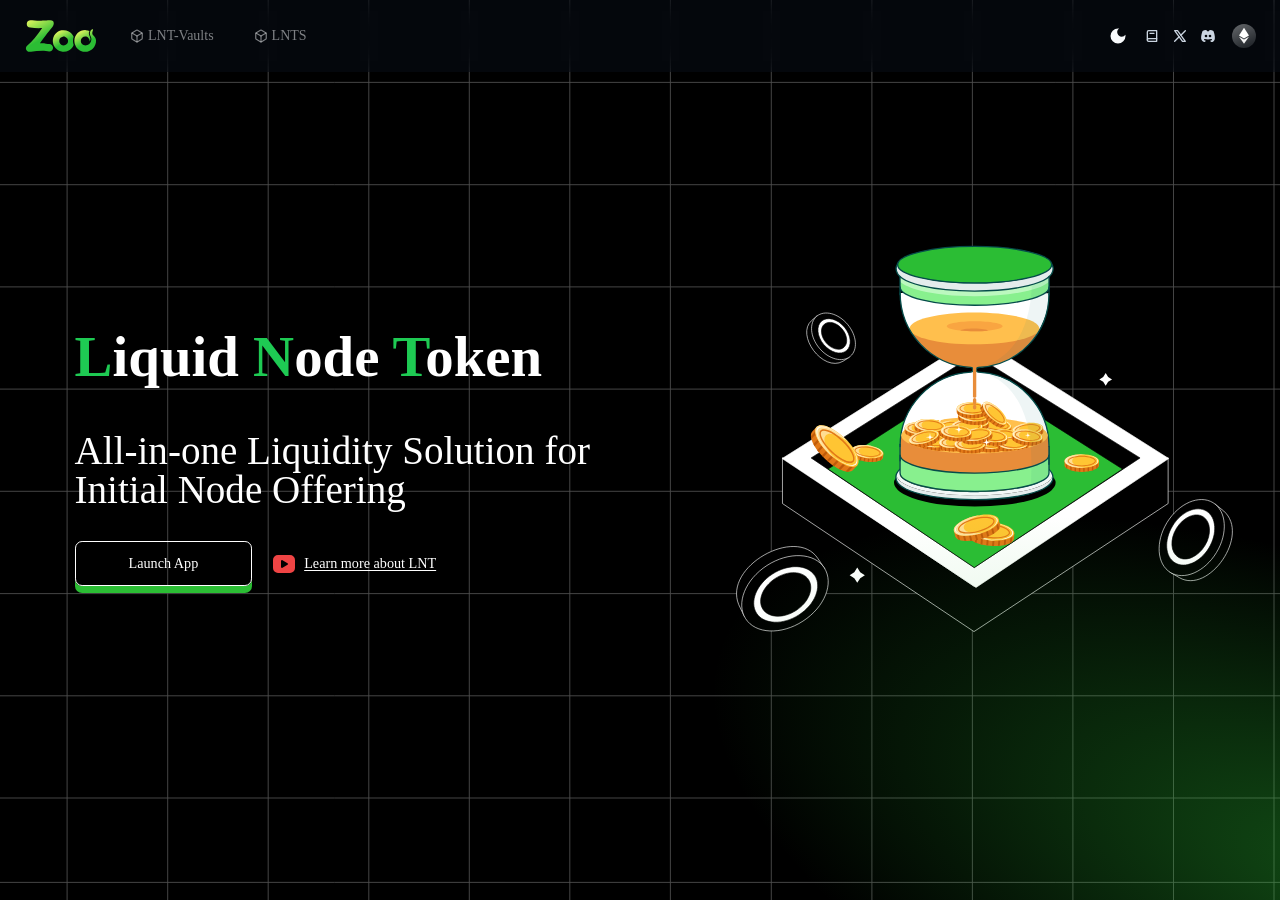
==== commit deeded4a: "deploy: zoofiio/zoofi-ui@ab22186e6117f342d16a816e84aa3d674ddeda28" ====
--- a/index.html
+++ b/index.html
@@ -1 +1 @@
-<!DOCTYPE html><html lang="en" class=""><head><meta charSet="utf-8"/><meta name="viewport" content="width=device-width, initial-scale=1"/><link rel="preload" href="/_next/static/media/a34f9d1faa5f3315-s.p.woff2" as="font" crossorigin="" type="font/woff2"/><link rel="stylesheet" href="/_next/static/css/1f2762fdd297c254.css" crossorigin="" data-precedence="next"/><link rel="stylesheet" href="/_next/static/css/56ff7692e86000f7.css" crossorigin="" data-precedence="next"/><link rel="preload" as="script" fetchPriority="low" href="/_next/static/chunks/webpack-3b87c6bc4d14afc1.js" crossorigin=""/><script src="/_next/static/chunks/b05271e4-c2cccfcfc26bb742.js" async="" crossorigin=""></script><script src="/_next/static/chunks/604-b4e3979bbbb32a91.js" async="" crossorigin=""></script><script src="/_next/static/chunks/main-app-c304c4ea197c1be7.js" async="" crossorigin=""></script><script src="/_next/static/chunks/6dc81886-f9a5be699ef33087.js" async=""></script><script src="/_next/static/chunks/9297c78b-9f77800578a4e18d.js" async=""></script><script src="/_next/static/chunks/49819357-d922e72e25cfce19.js" async=""></script><script src="/_next/static/chunks/98d18a34-1d5ae14d7516b42d.js" async=""></script><script src="/_next/static/chunks/2fba7bc5-977ce308f655f808.js" async=""></script><script src="/_next/static/chunks/292a49c6-c80e3475a9a005ed.js" async=""></script><script src="/_next/static/chunks/08d1c80d-b0df2b3008f633d4.js" async=""></script><script src="/_next/static/chunks/6799-e0120ff2239e37d8.js" async=""></script><script src="/_next/static/chunks/9299-a627fbd2366362d7.js" async=""></script><script src="/_next/static/chunks/5207-a8f092bdf21e304c.js" async=""></script><script src="/_next/static/chunks/5413-62126eedf27c61c5.js" async=""></script><script src="/_next/static/chunks/3505-70bafff3bd077164.js" async=""></script><script src="/_next/static/chunks/796-ed25139d46f53c6e.js" async=""></script><script src="/_next/static/chunks/7625-35c68b16da866eba.js" async=""></script><script src="/_next/static/chunks/2487-70d6a62c59f8d57e.js" async=""></script><script src="/_next/static/chunks/4858-5d3694e8fd8c7d1f.js" async=""></script><script src="/_next/static/chunks/1451-46f9f10da99675c7.js" async=""></script><script src="/_next/static/chunks/2045-4c07682c8bb8f63f.js" async=""></script><script src="/_next/static/chunks/634-8846b917d24aa81c.js" async=""></script><script src="/_next/static/chunks/9978-04c2349ffc6d2df6.js" async=""></script><script src="/_next/static/chunks/4980-fd1b591670dfe4f5.js" async=""></script><script src="/_next/static/chunks/app/layout-0d06b8a1c5f8dea9.js" async=""></script><script src="/_next/static/chunks/3960-c93caacaca07e617.js" async=""></script><script src="/_next/static/chunks/5985-b00ebfa4ee776752.js" async=""></script><script src="/_next/static/chunks/452-1f36221327f5820d.js" async=""></script><script src="/_next/static/chunks/app/page-c15c9930d07ab632.js" async=""></script><link rel="preload" href="https://telegram.org/js/telegram-web-app.js?56" as="script"/><title>Zoo Finance</title><meta name="description" content="A Structured Protocol for Better Liquidity Utilization"/><meta property="og:title" content="Zoo Finance"/><meta property="og:description" content="A Structured Protocol for Better Liquidity Utilization"/><meta property="og:image" content="https://zoofi.io/Welcome.jpg"/><meta property="og:type" content="website"/><meta name="twitter:card" content="summary_large_image"/><meta name="twitter:title" content="Zoo Finance"/><meta name="twitter:description" content="A Structured Protocol for Better Liquidity Utilization"/><meta name="twitter:image" content="https://zoofi.io/Welcome.jpg"/><link rel="icon" href="/icon.svg?79cb9bbc81d79543" type="image/svg+xml" sizes="any"/><meta name="next-size-adjust"/><script src="/_next/static/chunks/polyfills-c67a75d1b6f99dc8.js" crossorigin="" noModule=""></script></head><body class="__className_d65c78 bg-stone-50 dark:bg-slate-950 dark:text-slate-50"><div class="top-loader fixed z-10 top-0 left-0 invisible"></div><div id="tooltip-root" class="fixed left-0 top-0 z-[60]"></div><script src="/_next/static/chunks/webpack-3b87c6bc4d14afc1.js" crossorigin="" async=""></script><script>(self.__next_f=self.__next_f||[]).push([0]);self.__next_f.push([2,null])</script><script>self.__next_f.push([1,"1:HL[\"/_next/static/media/a34f9d1faa5f3315-s.p.woff2\",\"font\",{\"crossOrigin\":\"\",\"type\":\"font/woff2\"}]\n2:HL[\"/_next/static/css/1f2762fdd297c254.css\",\"style\",{\"crossOrigin\":\"\"}]\n3:HL[\"/_next/static/css/56ff7692e86000f7.css\",\"style\",{\"crossOrigin\":\"\"}]\n0:\"$L4\"\n"])</script><script>self.__next_f.push([1,"5:I[24358,[],\"\"]\n7:I[72952,[],\"\"]\n"])</script><script>self.__next_f.push([1,"8:I[51153,[\"7495\",\"static/chunks/6dc81886-f9a5be699ef33087.js\",\"4881\",\"static/chunks/9297c78b-9f77800578a4e18d.js\",\"7622\",\"static/chunks/49819357-d922e72e25cfce19.js\",\"3113\",\"static/chunks/98d18a34-1d5ae14d7516b42d.js\",\"7073\",\"static/chunks/2fba7bc5-977ce308f655f808.js\",\"6121\",\"static/chunks/292a49c6-c80e3475a9a005ed.js\",\"6377\",\"static/chunks/08d1c80d-b0df2b3008f633d4.js\",\"6799\",\"static/chunks/6799-e0120ff2239e37d8.js\",\"9299\",\"static/chunks/9299-a627fbd2366362d7.js\",\"5207\",\"static/chunks/5207-a8f092bdf21e304c.js\",\"5413\",\"static/chunks/5413-62126eedf27c61c5.js\",\"3505\",\"static/chunks/3505-70bafff3bd077164.js\",\"796\",\"static/chunks/796-ed25139d46f53c6e.js\",\"7625\",\"static/chunks/7625-35c68b16da866eba.js\",\"2487\",\"static/chunks/2487-70d6a62c59f8d57e.js\",\"4858\",\"static/chunks/4858-5d3694e8fd8c7d1f.js\",\"1451\",\"static/chunks/1451-46f9f10da99675c7.js\",\"2045\",\"static/chunks/2045-4c07682c8bb8f63f.js\",\"634\",\"static/chunks/634-8846b917d24aa81c.js\",\"9978\",\"static/chunks/9978-04c2349ffc6d2df6.js\",\"4980\",\"static/chunks/4980-fd1b591670dfe4f5.js\",\"3185\",\"static/chunks/app/layout-0d06b8a1c5f8dea9.js\"],\"\"]\n"])</script><script>self.__next_f.push([1,"9:I[79946,[\"7495\",\"static/chunks/6dc81886-f9a5be699ef33087.js\",\"4881\",\"static/chunks/9297c78b-9f77800578a4e18d.js\",\"7622\",\"static/chunks/49819357-d922e72e25cfce19.js\",\"3113\",\"static/chunks/98d18a34-1d5ae14d7516b42d.js\",\"7073\",\"static/chunks/2fba7bc5-977ce308f655f808.js\",\"6121\",\"static/chunks/292a49c6-c80e3475a9a005ed.js\",\"6377\",\"static/chunks/08d1c80d-b0df2b3008f633d4.js\",\"6799\",\"static/chunks/6799-e0120ff2239e37d8.js\",\"9299\",\"static/chunks/9299-a627fbd2366362d7.js\",\"5207\",\"static/chunks/5207-a8f092bdf21e304c.js\",\"5413\",\"static/chunks/5413-62126eedf27c61c5.js\",\"3505\",\"static/chunks/3505-70bafff3bd077164.js\",\"796\",\"static/chunks/796-ed25139d46f53c6e.js\",\"7625\",\"static/chunks/7625-35c68b16da866eba.js\",\"2487\",\"static/chunks/2487-70d6a62c59f8d57e.js\",\"4858\",\"static/chunks/4858-5d3694e8fd8c7d1f.js\",\"1451\",\"static/chunks/1451-46f9f10da99675c7.js\",\"2045\",\"static/chunks/2045-4c07682c8bb8f63f.js\",\"634\",\"static/chunks/634-8846b917d24aa81c.js\",\"9978\",\"static/chunks/9978-04c2349ffc6d2df6.js\",\"4980\",\"static/chunks/4980-fd1b591670dfe4f5.js\",\"3185\",\"static/chunks/app/layout-0d06b8a1c5f8dea9.js\"],\"\"]\n"])</script><script>self.__next_f.push([1,"a:I[4002,[],\"\"]\nb:I[14025,[],\"\"]\nd:I[34911,[],\"\"]\n"])</script><script>self.__next_f.push([1,"e:I[17465,[\"7495\",\"static/chunks/6dc81886-f9a5be699ef33087.js\",\"4881\",\"static/chunks/9297c78b-9f77800578a4e18d.js\",\"7622\",\"static/chunks/49819357-d922e72e25cfce19.js\",\"6799\",\"static/chunks/6799-e0120ff2239e37d8.js\",\"9299\",\"static/chunks/9299-a627fbd2366362d7.js\",\"3960\",\"static/chunks/3960-c93caacaca07e617.js\",\"2487\",\"static/chunks/2487-70d6a62c59f8d57e.js\",\"2045\",\"static/chunks/2045-4c07682c8bb8f63f.js\",\"5985\",\"static/chunks/5985-b00ebfa4ee776752.js\",\"452\",\"static/chunks/452-1f36221327f5820d.js\",\"1931\",\"static/chunks/app/page-c15c9930d07ab632.js\"],\"\"]\n"])</script><script>self.__next_f.push([1,"4:[[[\"$\",\"link\",\"0\",{\"rel\":\"stylesheet\",\"href\":\"/_next/static/css/1f2762fdd297c254.css\",\"precedence\":\"next\",\"crossOrigin\":\"\"}],[\"$\",\"link\",\"1\",{\"rel\":\"stylesheet\",\"href\":\"/_next/static/css/56ff7692e86000f7.css\",\"precedence\":\"next\",\"crossOrigin\":\"\"}]],[\"$\",\"$L5\",null,{\"buildId\":\"0ML9QB3U8v0qMupNWT1Yo\",\"assetPrefix\":\"\",\"initialCanonicalUrl\":\"/\",\"initialTree\":[\"\",{\"children\":[\"__PAGE__\",{}]},\"$undefined\",\"$undefined\",true],\"initialHead\":[false,\"$L6\"],\"globalErrorComponent\":\"$7\",\"children\":[null,[\"$\",\"html\",null,{\"lang\":\"en\",\"className\":\"\",\"suppressHydrationWarning\":true,\"children\":[[\"$\",\"head\",null,{\"children\":[\"$\",\"$L8\",null,{\"src\":\"https://telegram.org/js/telegram-web-app.js?56\",\"defer\":true}]}],[\"$\",\"body\",null,{\"className\":\"__className_d65c78 bg-stone-50 dark:bg-slate-950 dark:text-slate-50\",\"children\":[[\"$\",\"$L9\",null,{\"children\":[\"$\",\"$La\",null,{\"parallelRouterKey\":\"children\",\"segmentPath\":[\"children\"],\"loading\":\"$undefined\",\"loadingStyles\":\"$undefined\",\"hasLoading\":false,\"error\":\"$undefined\",\"errorStyles\":\"$undefined\",\"template\":[\"$\",\"$Lb\",null,{}],\"templateStyles\":\"$undefined\",\"notFound\":[[\"$\",\"title\",null,{\"children\":\"404: This page could not be found.\"}],[\"$\",\"div\",null,{\"style\":{\"fontFamily\":\"system-ui,\\\"Segoe UI\\\",Roboto,Helvetica,Arial,sans-serif,\\\"Apple Color Emoji\\\",\\\"Segoe UI Emoji\\\"\",\"height\":\"100vh\",\"textAlign\":\"center\",\"display\":\"flex\",\"flexDirection\":\"column\",\"alignItems\":\"center\",\"justifyContent\":\"center\"},\"children\":[\"$\",\"div\",null,{\"children\":[[\"$\",\"style\",null,{\"dangerouslySetInnerHTML\":{\"__html\":\"body{color:#000;background:#fff;margin:0}.next-error-h1{border-right:1px solid rgba(0,0,0,.3)}@media (prefers-color-scheme:dark){body{color:#fff;background:#000}.next-error-h1{border-right:1px solid rgba(255,255,255,.3)}}\"}}],[\"$\",\"h1\",null,{\"className\":\"next-error-h1\",\"style\":{\"display\":\"inline-block\",\"margin\":\"0 20px 0 0\",\"padding\":\"0 23px 0 0\",\"fontSize\":24,\"fontWeight\":500,\"verticalAlign\":\"top\",\"lineHeight\":\"49px\"},\"children\":\"404\"}],[\"$\",\"div\",null,{\"style\":{\"display\":\"inline-block\"},\"children\":[\"$\",\"h2\",null,{\"style\":{\"fontSize\":14,\"fontWeight\":400,\"lineHeight\":\"49px\",\"margin\":0},\"children\":\"This page could not be found.\"}]}]]}]}]],\"notFoundStyles\":[],\"childProp\":{\"current\":[\"$Lc\",[\"$\",\"$Ld\",null,{\"propsForComponent\":{\"params\":{}},\"Component\":\"$e\",\"isStaticGeneration\":true}],null],\"segment\":\"__PAGE__\"},\"styles\":[]}]}],[\"$\",\"div\",null,{\"id\":\"tooltip-root\",\"className\":\"fixed left-0 top-0 z-[60]\"}]]}]]}],null]}]]\n"])</script><script>self.__next_f.push([1,"6:[[\"$\",\"meta\",\"0\",{\"charSet\":\"utf-8\"}],[\"$\",\"title\",\"1\",{\"children\":\"Zoo Finance\"}],[\"$\",\"meta\",\"2\",{\"name\":\"description\",\"content\":\"A Structured Protocol for Better Liquidity Utilization\"}],[\"$\",\"meta\",\"3\",{\"name\":\"viewport\",\"content\":\"width=device-width, initial-scale=1\"}],[\"$\",\"meta\",\"4\",{\"property\":\"og:title\",\"content\":\"Zoo Finance\"}],[\"$\",\"meta\",\"5\",{\"property\":\"og:description\",\"content\":\"A Structured Protocol for Better Liquidity Utilization\"}],[\"$\",\"meta\",\"6\",{\"property\":\"og:image\",\"content\":\"https://zoofi.io/Welcome.jpg\"}],[\"$\",\"meta\",\"7\",{\"property\":\"og:type\",\"content\":\"website\"}],[\"$\",\"meta\",\"8\",{\"name\":\"twitter:card\",\"content\":\"summary_large_image\"}],[\"$\",\"meta\",\"9\",{\"name\":\"twitter:title\",\"content\":\"Zoo Finance\"}],[\"$\",\"meta\",\"10\",{\"name\":\"twitter:description\",\"content\":\"A Structured Protocol for Better Liquidity Utilization\"}],[\"$\",\"meta\",\"11\",{\"name\":\"twitter:image\",\"content\":\"https://zoofi.io/Welcome.jpg\"}],[\"$\",\"link\",\"12\",{\"rel\":\"icon\",\"href\":\"/icon.svg?79cb9bbc81d79543\",\"type\":\"image/svg+xml\",\"sizes\":\"any\"}],[\"$\",\"meta\",\"13\",{\"name\":\"next-size-adjust\"}]]\n"])</script><script>self.__next_f.push([1,"c:null\n"])</script></body></html>+<!DOCTYPE html><html lang="en" class=""><head><meta charSet="utf-8"/><meta name="viewport" content="width=device-width, initial-scale=1"/><link rel="preload" href="/_next/static/media/a34f9d1faa5f3315-s.p.woff2" as="font" crossorigin="" type="font/woff2"/><link rel="stylesheet" href="/_next/static/css/1f2762fdd297c254.css" crossorigin="" data-precedence="next"/><link rel="stylesheet" href="/_next/static/css/56ff7692e86000f7.css" crossorigin="" data-precedence="next"/><link rel="preload" as="script" fetchPriority="low" href="/_next/static/chunks/webpack-3b87c6bc4d14afc1.js" crossorigin=""/><script src="/_next/static/chunks/b05271e4-c2cccfcfc26bb742.js" async="" crossorigin=""></script><script src="/_next/static/chunks/604-b4e3979bbbb32a91.js" async="" crossorigin=""></script><script src="/_next/static/chunks/main-app-c304c4ea197c1be7.js" async="" crossorigin=""></script><script src="/_next/static/chunks/6dc81886-f9a5be699ef33087.js" async=""></script><script src="/_next/static/chunks/9297c78b-9f77800578a4e18d.js" async=""></script><script src="/_next/static/chunks/49819357-d922e72e25cfce19.js" async=""></script><script src="/_next/static/chunks/2fba7bc5-2beb9c414d467956.js" async=""></script><script src="/_next/static/chunks/98d18a34-1d5ae14d7516b42d.js" async=""></script><script src="/_next/static/chunks/292a49c6-c80e3475a9a005ed.js" async=""></script><script src="/_next/static/chunks/08d1c80d-b0df2b3008f633d4.js" async=""></script><script src="/_next/static/chunks/6799-e0120ff2239e37d8.js" async=""></script><script src="/_next/static/chunks/9299-a627fbd2366362d7.js" async=""></script><script src="/_next/static/chunks/5207-a8f092bdf21e304c.js" async=""></script><script src="/_next/static/chunks/5413-62126eedf27c61c5.js" async=""></script><script src="/_next/static/chunks/3505-70bafff3bd077164.js" async=""></script><script src="/_next/static/chunks/2431-0dc1a3263fba19c1.js" async=""></script><script src="/_next/static/chunks/2653-2e8c16d4f05656ea.js" async=""></script><script src="/_next/static/chunks/7625-35c68b16da866eba.js" async=""></script><script src="/_next/static/chunks/4858-5d3694e8fd8c7d1f.js" async=""></script><script src="/_next/static/chunks/1451-46f9f10da99675c7.js" async=""></script><script src="/_next/static/chunks/2045-4c07682c8bb8f63f.js" async=""></script><script src="/_next/static/chunks/634-8846b917d24aa81c.js" async=""></script><script src="/_next/static/chunks/9978-04c2349ffc6d2df6.js" async=""></script><script src="/_next/static/chunks/4980-fd1b591670dfe4f5.js" async=""></script><script src="/_next/static/chunks/app/layout-f03bec6713e72edc.js" async=""></script><script src="/_next/static/chunks/3960-c93caacaca07e617.js" async=""></script><script src="/_next/static/chunks/5985-7bde940f5fc3a4fc.js" async=""></script><script src="/_next/static/chunks/452-1f36221327f5820d.js" async=""></script><script src="/_next/static/chunks/app/page-9427db59d0119b1d.js" async=""></script><link rel="preload" href="https://telegram.org/js/telegram-web-app.js?56" as="script"/><title>Zoo Finance</title><meta name="description" content="A Structured Protocol for Better Liquidity Utilization"/><meta property="og:title" content="Zoo Finance"/><meta property="og:description" content="A Structured Protocol for Better Liquidity Utilization"/><meta property="og:image" content="https://zoofi.io/Welcome.jpg"/><meta property="og:type" content="website"/><meta name="twitter:card" content="summary_large_image"/><meta name="twitter:title" content="Zoo Finance"/><meta name="twitter:description" content="A Structured Protocol for Better Liquidity Utilization"/><meta name="twitter:image" content="https://zoofi.io/Welcome.jpg"/><link rel="icon" href="/icon.svg?79cb9bbc81d79543" type="image/svg+xml" sizes="any"/><meta name="next-size-adjust"/><script src="/_next/static/chunks/polyfills-c67a75d1b6f99dc8.js" crossorigin="" noModule=""></script></head><body class="__className_d65c78 bg-stone-50 dark:bg-slate-950 dark:text-slate-50"><div class="top-loader fixed z-10 top-0 left-0 invisible"></div><div id="tooltip-root" class="fixed left-0 top-0 z-[60]"></div><script src="/_next/static/chunks/webpack-3b87c6bc4d14afc1.js" crossorigin="" async=""></script><script>(self.__next_f=self.__next_f||[]).push([0]);self.__next_f.push([2,null])</script><script>self.__next_f.push([1,"1:HL[\"/_next/static/media/a34f9d1faa5f3315-s.p.woff2\",\"font\",{\"crossOrigin\":\"\",\"type\":\"font/woff2\"}]\n2:HL[\"/_next/static/css/1f2762fdd297c254.css\",\"style\",{\"crossOrigin\":\"\"}]\n3:HL[\"/_next/static/css/56ff7692e86000f7.css\",\"style\",{\"crossOrigin\":\"\"}]\n0:\"$L4\"\n"])</script><script>self.__next_f.push([1,"5:I[24358,[],\"\"]\n7:I[72952,[],\"\"]\n"])</script><script>self.__next_f.push([1,"8:I[51153,[\"7495\",\"static/chunks/6dc81886-f9a5be699ef33087.js\",\"4881\",\"static/chunks/9297c78b-9f77800578a4e18d.js\",\"7622\",\"static/chunks/49819357-d922e72e25cfce19.js\",\"7073\",\"static/chunks/2fba7bc5-2beb9c414d467956.js\",\"3113\",\"static/chunks/98d18a34-1d5ae14d7516b42d.js\",\"6121\",\"static/chunks/292a49c6-c80e3475a9a005ed.js\",\"6377\",\"static/chunks/08d1c80d-b0df2b3008f633d4.js\",\"6799\",\"static/chunks/6799-e0120ff2239e37d8.js\",\"9299\",\"static/chunks/9299-a627fbd2366362d7.js\",\"5207\",\"static/chunks/5207-a8f092bdf21e304c.js\",\"5413\",\"static/chunks/5413-62126eedf27c61c5.js\",\"3505\",\"static/chunks/3505-70bafff3bd077164.js\",\"2431\",\"static/chunks/2431-0dc1a3263fba19c1.js\",\"2653\",\"static/chunks/2653-2e8c16d4f05656ea.js\",\"7625\",\"static/chunks/7625-35c68b16da866eba.js\",\"4858\",\"static/chunks/4858-5d3694e8fd8c7d1f.js\",\"1451\",\"static/chunks/1451-46f9f10da99675c7.js\",\"2045\",\"static/chunks/2045-4c07682c8bb8f63f.js\",\"634\",\"static/chunks/634-8846b917d24aa81c.js\",\"9978\",\"static/chunks/9978-04c2349ffc6d2df6.js\",\"4980\",\"static/chunks/4980-fd1b591670dfe4f5.js\",\"3185\",\"static/chunks/app/layout-f03bec6713e72edc.js\"],\"\"]\n"])</script><script>self.__next_f.push([1,"9:I[79946,[\"7495\",\"static/chunks/6dc81886-f9a5be699ef33087.js\",\"4881\",\"static/chunks/9297c78b-9f77800578a4e18d.js\",\"7622\",\"static/chunks/49819357-d922e72e25cfce19.js\",\"7073\",\"static/chunks/2fba7bc5-2beb9c414d467956.js\",\"3113\",\"static/chunks/98d18a34-1d5ae14d7516b42d.js\",\"6121\",\"static/chunks/292a49c6-c80e3475a9a005ed.js\",\"6377\",\"static/chunks/08d1c80d-b0df2b3008f633d4.js\",\"6799\",\"static/chunks/6799-e0120ff2239e37d8.js\",\"9299\",\"static/chunks/9299-a627fbd2366362d7.js\",\"5207\",\"static/chunks/5207-a8f092bdf21e304c.js\",\"5413\",\"static/chunks/5413-62126eedf27c61c5.js\",\"3505\",\"static/chunks/3505-70bafff3bd077164.js\",\"2431\",\"static/chunks/2431-0dc1a3263fba19c1.js\",\"2653\",\"static/chunks/2653-2e8c16d4f05656ea.js\",\"7625\",\"static/chunks/7625-35c68b16da866eba.js\",\"4858\",\"static/chunks/4858-5d3694e8fd8c7d1f.js\",\"1451\",\"static/chunks/1451-46f9f10da99675c7.js\",\"2045\",\"static/chunks/2045-4c07682c8bb8f63f.js\",\"634\",\"static/chunks/634-8846b917d24aa81c.js\",\"9978\",\"static/chunks/9978-04c2349ffc6d2df6.js\",\"4980\",\"static/chunks/4980-fd1b591670dfe4f5.js\",\"3185\",\"static/chunks/app/layout-f03bec6713e72edc.js\"],\"\"]\n"])</script><script>self.__next_f.push([1,"a:I[4002,[],\"\"]\nb:I[14025,[],\"\"]\nd:I[34911,[],\"\"]\n"])</script><script>self.__next_f.push([1,"e:I[17465,[\"7495\",\"static/chunks/6dc81886-f9a5be699ef33087.js\",\"4881\",\"static/chunks/9297c78b-9f77800578a4e18d.js\",\"7622\",\"static/chunks/49819357-d922e72e25cfce19.js\",\"7073\",\"static/chunks/2fba7bc5-2beb9c414d467956.js\",\"6799\",\"static/chunks/6799-e0120ff2239e37d8.js\",\"9299\",\"static/chunks/9299-a627fbd2366362d7.js\",\"3960\",\"static/chunks/3960-c93caacaca07e617.js\",\"2431\",\"static/chunks/2431-0dc1a3263fba19c1.js\",\"2045\",\"static/chunks/2045-4c07682c8bb8f63f.js\",\"5985\",\"static/chunks/5985-7bde940f5fc3a4fc.js\",\"452\",\"static/chunks/452-1f36221327f5820d.js\",\"1931\",\"static/chunks/app/page-9427db59d0119b1d.js\"],\"\"]\n"])</script><script>self.__next_f.push([1,"4:[[[\"$\",\"link\",\"0\",{\"rel\":\"stylesheet\",\"href\":\"/_next/static/css/1f2762fdd297c254.css\",\"precedence\":\"next\",\"crossOrigin\":\"\"}],[\"$\",\"link\",\"1\",{\"rel\":\"stylesheet\",\"href\":\"/_next/static/css/56ff7692e86000f7.css\",\"precedence\":\"next\",\"crossOrigin\":\"\"}]],[\"$\",\"$L5\",null,{\"buildId\":\"4EdSEIsqXkkxV2tGeZY-C\",\"assetPrefix\":\"\",\"initialCanonicalUrl\":\"/\",\"initialTree\":[\"\",{\"children\":[\"__PAGE__\",{}]},\"$undefined\",\"$undefined\",true],\"initialHead\":[false,\"$L6\"],\"globalErrorComponent\":\"$7\",\"children\":[null,[\"$\",\"html\",null,{\"lang\":\"en\",\"className\":\"\",\"suppressHydrationWarning\":true,\"children\":[[\"$\",\"head\",null,{\"children\":[\"$\",\"$L8\",null,{\"src\":\"https://telegram.org/js/telegram-web-app.js?56\",\"defer\":true}]}],[\"$\",\"body\",null,{\"className\":\"__className_d65c78 bg-stone-50 dark:bg-slate-950 dark:text-slate-50\",\"children\":[[\"$\",\"$L9\",null,{\"children\":[\"$\",\"$La\",null,{\"parallelRouterKey\":\"children\",\"segmentPath\":[\"children\"],\"loading\":\"$undefined\",\"loadingStyles\":\"$undefined\",\"hasLoading\":false,\"error\":\"$undefined\",\"errorStyles\":\"$undefined\",\"template\":[\"$\",\"$Lb\",null,{}],\"templateStyles\":\"$undefined\",\"notFound\":[[\"$\",\"title\",null,{\"children\":\"404: This page could not be found.\"}],[\"$\",\"div\",null,{\"style\":{\"fontFamily\":\"system-ui,\\\"Segoe UI\\\",Roboto,Helvetica,Arial,sans-serif,\\\"Apple Color Emoji\\\",\\\"Segoe UI Emoji\\\"\",\"height\":\"100vh\",\"textAlign\":\"center\",\"display\":\"flex\",\"flexDirection\":\"column\",\"alignItems\":\"center\",\"justifyContent\":\"center\"},\"children\":[\"$\",\"div\",null,{\"children\":[[\"$\",\"style\",null,{\"dangerouslySetInnerHTML\":{\"__html\":\"body{color:#000;background:#fff;margin:0}.next-error-h1{border-right:1px solid rgba(0,0,0,.3)}@media (prefers-color-scheme:dark){body{color:#fff;background:#000}.next-error-h1{border-right:1px solid rgba(255,255,255,.3)}}\"}}],[\"$\",\"h1\",null,{\"className\":\"next-error-h1\",\"style\":{\"display\":\"inline-block\",\"margin\":\"0 20px 0 0\",\"padding\":\"0 23px 0 0\",\"fontSize\":24,\"fontWeight\":500,\"verticalAlign\":\"top\",\"lineHeight\":\"49px\"},\"children\":\"404\"}],[\"$\",\"div\",null,{\"style\":{\"display\":\"inline-block\"},\"children\":[\"$\",\"h2\",null,{\"style\":{\"fontSize\":14,\"fontWeight\":400,\"lineHeight\":\"49px\",\"margin\":0},\"children\":\"This page could not be found.\"}]}]]}]}]],\"notFoundStyles\":[],\"childProp\":{\"current\":[\"$Lc\",[\"$\",\"$Ld\",null,{\"propsForComponent\":{\"params\":{}},\"Component\":\"$e\",\"isStaticGeneration\":true}],null],\"segment\":\"__PAGE__\"},\"styles\":[]}]}],[\"$\",\"div\",null,{\"id\":\"tooltip-root\",\"className\":\"fixed left-0 top-0 z-[60]\"}]]}]]}],null]}]]\n"])</script><script>self.__next_f.push([1,"6:[[\"$\",\"meta\",\"0\",{\"charSet\":\"utf-8\"}],[\"$\",\"title\",\"1\",{\"children\":\"Zoo Finance\"}],[\"$\",\"meta\",\"2\",{\"name\":\"description\",\"content\":\"A Structured Protocol for Better Liquidity Utilization\"}],[\"$\",\"meta\",\"3\",{\"name\":\"viewport\",\"content\":\"width=device-width, initial-scale=1\"}],[\"$\",\"meta\",\"4\",{\"property\":\"og:title\",\"content\":\"Zoo Finance\"}],[\"$\",\"meta\",\"5\",{\"property\":\"og:description\",\"content\":\"A Structured Protocol for Better Liquidity Utilization\"}],[\"$\",\"meta\",\"6\",{\"property\":\"og:image\",\"content\":\"https://zoofi.io/Welcome.jpg\"}],[\"$\",\"meta\",\"7\",{\"property\":\"og:type\",\"content\":\"website\"}],[\"$\",\"meta\",\"8\",{\"name\":\"twitter:card\",\"content\":\"summary_large_image\"}],[\"$\",\"meta\",\"9\",{\"name\":\"twitter:title\",\"content\":\"Zoo Finance\"}],[\"$\",\"meta\",\"10\",{\"name\":\"twitter:description\",\"content\":\"A Structured Protocol for Better Liquidity Utilization\"}],[\"$\",\"meta\",\"11\",{\"name\":\"twitter:image\",\"content\":\"https://zoofi.io/Welcome.jpg\"}],[\"$\",\"link\",\"12\",{\"rel\":\"icon\",\"href\":\"/icon.svg?79cb9bbc81d79543\",\"type\":\"image/svg+xml\",\"sizes\":\"any\"}],[\"$\",\"meta\",\"13\",{\"name\":\"next-size-adjust\"}]]\n"])</script><script>self.__next_f.push([1,"c:null\n"])</script></body></html>
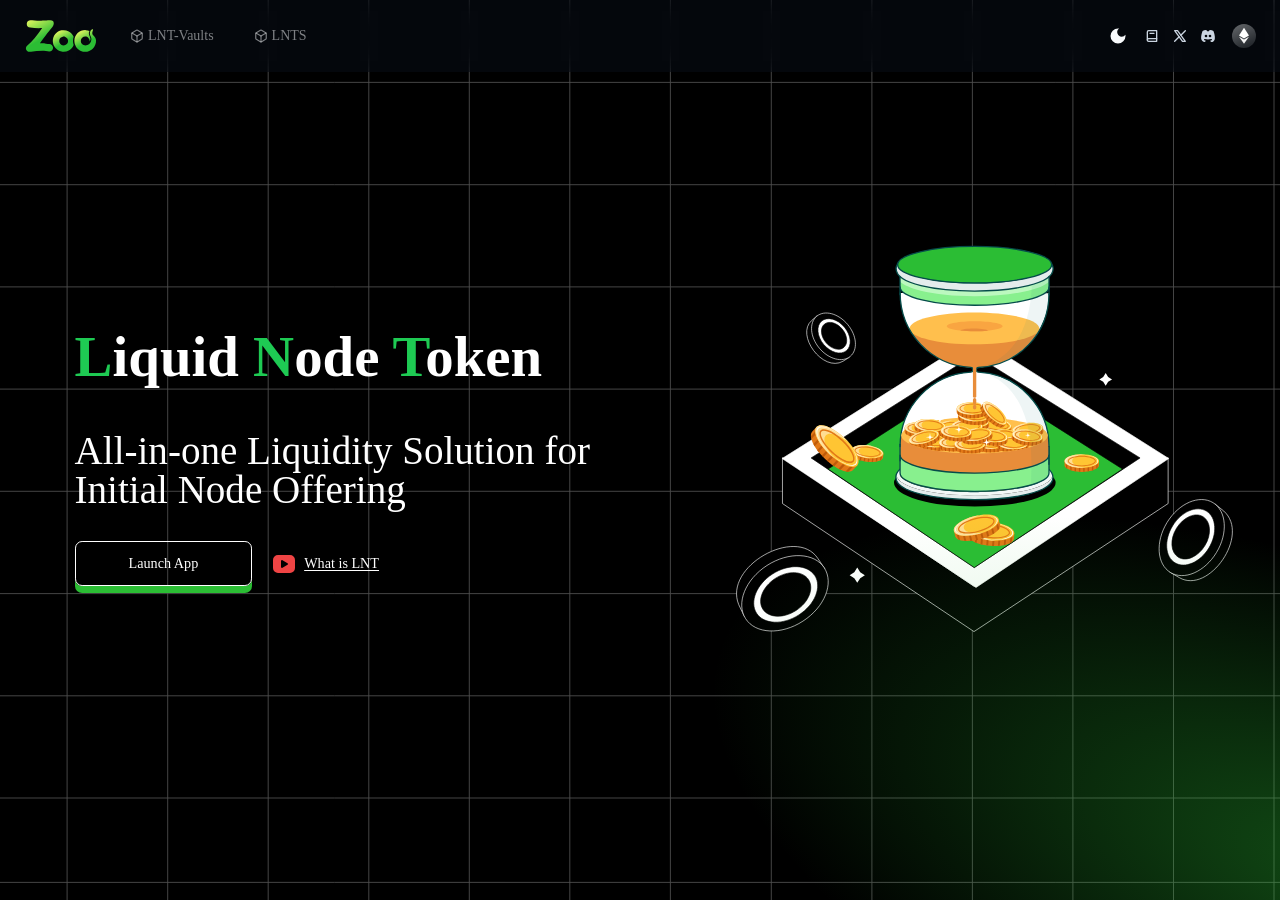
==== commit 6ed9d78c: "deploy: zoofiio/zoofi-ui@00412fc73cd9450535e93a803552f2bace22509d" ====
--- a/index.html
+++ b/index.html
@@ -1 +1 @@
-<!DOCTYPE html><html lang="en" class=""><head><meta charSet="utf-8"/><meta name="viewport" content="width=device-width, initial-scale=1"/><link rel="preload" href="/_next/static/media/a34f9d1faa5f3315-s.p.woff2" as="font" crossorigin="" type="font/woff2"/><link rel="stylesheet" href="/_next/static/css/1f2762fdd297c254.css" crossorigin="" data-precedence="next"/><link rel="stylesheet" href="/_next/static/css/56ff7692e86000f7.css" crossorigin="" data-precedence="next"/><link rel="preload" as="script" fetchPriority="low" href="/_next/static/chunks/webpack-3b87c6bc4d14afc1.js" crossorigin=""/><script src="/_next/static/chunks/b05271e4-c2cccfcfc26bb742.js" async="" crossorigin=""></script><script src="/_next/static/chunks/604-b4e3979bbbb32a91.js" async="" crossorigin=""></script><script src="/_next/static/chunks/main-app-c304c4ea197c1be7.js" async="" crossorigin=""></script><script src="/_next/static/chunks/6dc81886-f9a5be699ef33087.js" async=""></script><script src="/_next/static/chunks/9297c78b-9f77800578a4e18d.js" async=""></script><script src="/_next/static/chunks/49819357-d922e72e25cfce19.js" async=""></script><script src="/_next/static/chunks/2fba7bc5-2beb9c414d467956.js" async=""></script><script src="/_next/static/chunks/98d18a34-1d5ae14d7516b42d.js" async=""></script><script src="/_next/static/chunks/292a49c6-c80e3475a9a005ed.js" async=""></script><script src="/_next/static/chunks/08d1c80d-b0df2b3008f633d4.js" async=""></script><script src="/_next/static/chunks/6799-e0120ff2239e37d8.js" async=""></script><script src="/_next/static/chunks/9299-a627fbd2366362d7.js" async=""></script><script src="/_next/static/chunks/5207-a8f092bdf21e304c.js" async=""></script><script src="/_next/static/chunks/5413-62126eedf27c61c5.js" async=""></script><script src="/_next/static/chunks/3505-70bafff3bd077164.js" async=""></script><script src="/_next/static/chunks/2431-0dc1a3263fba19c1.js" async=""></script><script src="/_next/static/chunks/2653-2e8c16d4f05656ea.js" async=""></script><script src="/_next/static/chunks/7625-35c68b16da866eba.js" async=""></script><script src="/_next/static/chunks/4858-5d3694e8fd8c7d1f.js" async=""></script><script src="/_next/static/chunks/1451-46f9f10da99675c7.js" async=""></script><script src="/_next/static/chunks/2045-4c07682c8bb8f63f.js" async=""></script><script src="/_next/static/chunks/634-8846b917d24aa81c.js" async=""></script><script src="/_next/static/chunks/9978-04c2349ffc6d2df6.js" async=""></script><script src="/_next/static/chunks/4980-fd1b591670dfe4f5.js" async=""></script><script src="/_next/static/chunks/app/layout-f03bec6713e72edc.js" async=""></script><script src="/_next/static/chunks/3960-c93caacaca07e617.js" async=""></script><script src="/_next/static/chunks/5985-7bde940f5fc3a4fc.js" async=""></script><script src="/_next/static/chunks/452-1f36221327f5820d.js" async=""></script><script src="/_next/static/chunks/app/page-9427db59d0119b1d.js" async=""></script><link rel="preload" href="https://telegram.org/js/telegram-web-app.js?56" as="script"/><title>Zoo Finance</title><meta name="description" content="A Structured Protocol for Better Liquidity Utilization"/><meta property="og:title" content="Zoo Finance"/><meta property="og:description" content="A Structured Protocol for Better Liquidity Utilization"/><meta property="og:image" content="https://zoofi.io/Welcome.jpg"/><meta property="og:type" content="website"/><meta name="twitter:card" content="summary_large_image"/><meta name="twitter:title" content="Zoo Finance"/><meta name="twitter:description" content="A Structured Protocol for Better Liquidity Utilization"/><meta name="twitter:image" content="https://zoofi.io/Welcome.jpg"/><link rel="icon" href="/icon.svg?79cb9bbc81d79543" type="image/svg+xml" sizes="any"/><meta name="next-size-adjust"/><script src="/_next/static/chunks/polyfills-c67a75d1b6f99dc8.js" crossorigin="" noModule=""></script></head><body class="__className_d65c78 bg-stone-50 dark:bg-slate-950 dark:text-slate-50"><div class="top-loader fixed z-10 top-0 left-0 invisible"></div><div id="tooltip-root" class="fixed left-0 top-0 z-[60]"></div><script src="/_next/static/chunks/webpack-3b87c6bc4d14afc1.js" crossorigin="" async=""></script><script>(self.__next_f=self.__next_f||[]).push([0]);self.__next_f.push([2,null])</script><script>self.__next_f.push([1,"1:HL[\"/_next/static/media/a34f9d1faa5f3315-s.p.woff2\",\"font\",{\"crossOrigin\":\"\",\"type\":\"font/woff2\"}]\n2:HL[\"/_next/static/css/1f2762fdd297c254.css\",\"style\",{\"crossOrigin\":\"\"}]\n3:HL[\"/_next/static/css/56ff7692e86000f7.css\",\"style\",{\"crossOrigin\":\"\"}]\n0:\"$L4\"\n"])</script><script>self.__next_f.push([1,"5:I[24358,[],\"\"]\n7:I[72952,[],\"\"]\n"])</script><script>self.__next_f.push([1,"8:I[51153,[\"7495\",\"static/chunks/6dc81886-f9a5be699ef33087.js\",\"4881\",\"static/chunks/9297c78b-9f77800578a4e18d.js\",\"7622\",\"static/chunks/49819357-d922e72e25cfce19.js\",\"7073\",\"static/chunks/2fba7bc5-2beb9c414d467956.js\",\"3113\",\"static/chunks/98d18a34-1d5ae14d7516b42d.js\",\"6121\",\"static/chunks/292a49c6-c80e3475a9a005ed.js\",\"6377\",\"static/chunks/08d1c80d-b0df2b3008f633d4.js\",\"6799\",\"static/chunks/6799-e0120ff2239e37d8.js\",\"9299\",\"static/chunks/9299-a627fbd2366362d7.js\",\"5207\",\"static/chunks/5207-a8f092bdf21e304c.js\",\"5413\",\"static/chunks/5413-62126eedf27c61c5.js\",\"3505\",\"static/chunks/3505-70bafff3bd077164.js\",\"2431\",\"static/chunks/2431-0dc1a3263fba19c1.js\",\"2653\",\"static/chunks/2653-2e8c16d4f05656ea.js\",\"7625\",\"static/chunks/7625-35c68b16da866eba.js\",\"4858\",\"static/chunks/4858-5d3694e8fd8c7d1f.js\",\"1451\",\"static/chunks/1451-46f9f10da99675c7.js\",\"2045\",\"static/chunks/2045-4c07682c8bb8f63f.js\",\"634\",\"static/chunks/634-8846b917d24aa81c.js\",\"9978\",\"static/chunks/9978-04c2349ffc6d2df6.js\",\"4980\",\"static/chunks/4980-fd1b591670dfe4f5.js\",\"3185\",\"static/chunks/app/layout-f03bec6713e72edc.js\"],\"\"]\n"])</script><script>self.__next_f.push([1,"9:I[79946,[\"7495\",\"static/chunks/6dc81886-f9a5be699ef33087.js\",\"4881\",\"static/chunks/9297c78b-9f77800578a4e18d.js\",\"7622\",\"static/chunks/49819357-d922e72e25cfce19.js\",\"7073\",\"static/chunks/2fba7bc5-2beb9c414d467956.js\",\"3113\",\"static/chunks/98d18a34-1d5ae14d7516b42d.js\",\"6121\",\"static/chunks/292a49c6-c80e3475a9a005ed.js\",\"6377\",\"static/chunks/08d1c80d-b0df2b3008f633d4.js\",\"6799\",\"static/chunks/6799-e0120ff2239e37d8.js\",\"9299\",\"static/chunks/9299-a627fbd2366362d7.js\",\"5207\",\"static/chunks/5207-a8f092bdf21e304c.js\",\"5413\",\"static/chunks/5413-62126eedf27c61c5.js\",\"3505\",\"static/chunks/3505-70bafff3bd077164.js\",\"2431\",\"static/chunks/2431-0dc1a3263fba19c1.js\",\"2653\",\"static/chunks/2653-2e8c16d4f05656ea.js\",\"7625\",\"static/chunks/7625-35c68b16da866eba.js\",\"4858\",\"static/chunks/4858-5d3694e8fd8c7d1f.js\",\"1451\",\"static/chunks/1451-46f9f10da99675c7.js\",\"2045\",\"static/chunks/2045-4c07682c8bb8f63f.js\",\"634\",\"static/chunks/634-8846b917d24aa81c.js\",\"9978\",\"static/chunks/9978-04c2349ffc6d2df6.js\",\"4980\",\"static/chunks/4980-fd1b591670dfe4f5.js\",\"3185\",\"static/chunks/app/layout-f03bec6713e72edc.js\"],\"\"]\n"])</script><script>self.__next_f.push([1,"a:I[4002,[],\"\"]\nb:I[14025,[],\"\"]\nd:I[34911,[],\"\"]\n"])</script><script>self.__next_f.push([1,"e:I[17465,[\"7495\",\"static/chunks/6dc81886-f9a5be699ef33087.js\",\"4881\",\"static/chunks/9297c78b-9f77800578a4e18d.js\",\"7622\",\"static/chunks/49819357-d922e72e25cfce19.js\",\"7073\",\"static/chunks/2fba7bc5-2beb9c414d467956.js\",\"6799\",\"static/chunks/6799-e0120ff2239e37d8.js\",\"9299\",\"static/chunks/9299-a627fbd2366362d7.js\",\"3960\",\"static/chunks/3960-c93caacaca07e617.js\",\"2431\",\"static/chunks/2431-0dc1a3263fba19c1.js\",\"2045\",\"static/chunks/2045-4c07682c8bb8f63f.js\",\"5985\",\"static/chunks/5985-7bde940f5fc3a4fc.js\",\"452\",\"static/chunks/452-1f36221327f5820d.js\",\"1931\",\"static/chunks/app/page-9427db59d0119b1d.js\"],\"\"]\n"])</script><script>self.__next_f.push([1,"4:[[[\"$\",\"link\",\"0\",{\"rel\":\"stylesheet\",\"href\":\"/_next/static/css/1f2762fdd297c254.css\",\"precedence\":\"next\",\"crossOrigin\":\"\"}],[\"$\",\"link\",\"1\",{\"rel\":\"stylesheet\",\"href\":\"/_next/static/css/56ff7692e86000f7.css\",\"precedence\":\"next\",\"crossOrigin\":\"\"}]],[\"$\",\"$L5\",null,{\"buildId\":\"4EdSEIsqXkkxV2tGeZY-C\",\"assetPrefix\":\"\",\"initialCanonicalUrl\":\"/\",\"initialTree\":[\"\",{\"children\":[\"__PAGE__\",{}]},\"$undefined\",\"$undefined\",true],\"initialHead\":[false,\"$L6\"],\"globalErrorComponent\":\"$7\",\"children\":[null,[\"$\",\"html\",null,{\"lang\":\"en\",\"className\":\"\",\"suppressHydrationWarning\":true,\"children\":[[\"$\",\"head\",null,{\"children\":[\"$\",\"$L8\",null,{\"src\":\"https://telegram.org/js/telegram-web-app.js?56\",\"defer\":true}]}],[\"$\",\"body\",null,{\"className\":\"__className_d65c78 bg-stone-50 dark:bg-slate-950 dark:text-slate-50\",\"children\":[[\"$\",\"$L9\",null,{\"children\":[\"$\",\"$La\",null,{\"parallelRouterKey\":\"children\",\"segmentPath\":[\"children\"],\"loading\":\"$undefined\",\"loadingStyles\":\"$undefined\",\"hasLoading\":false,\"error\":\"$undefined\",\"errorStyles\":\"$undefined\",\"template\":[\"$\",\"$Lb\",null,{}],\"templateStyles\":\"$undefined\",\"notFound\":[[\"$\",\"title\",null,{\"children\":\"404: This page could not be found.\"}],[\"$\",\"div\",null,{\"style\":{\"fontFamily\":\"system-ui,\\\"Segoe UI\\\",Roboto,Helvetica,Arial,sans-serif,\\\"Apple Color Emoji\\\",\\\"Segoe UI Emoji\\\"\",\"height\":\"100vh\",\"textAlign\":\"center\",\"display\":\"flex\",\"flexDirection\":\"column\",\"alignItems\":\"center\",\"justifyContent\":\"center\"},\"children\":[\"$\",\"div\",null,{\"children\":[[\"$\",\"style\",null,{\"dangerouslySetInnerHTML\":{\"__html\":\"body{color:#000;background:#fff;margin:0}.next-error-h1{border-right:1px solid rgba(0,0,0,.3)}@media (prefers-color-scheme:dark){body{color:#fff;background:#000}.next-error-h1{border-right:1px solid rgba(255,255,255,.3)}}\"}}],[\"$\",\"h1\",null,{\"className\":\"next-error-h1\",\"style\":{\"display\":\"inline-block\",\"margin\":\"0 20px 0 0\",\"padding\":\"0 23px 0 0\",\"fontSize\":24,\"fontWeight\":500,\"verticalAlign\":\"top\",\"lineHeight\":\"49px\"},\"children\":\"404\"}],[\"$\",\"div\",null,{\"style\":{\"display\":\"inline-block\"},\"children\":[\"$\",\"h2\",null,{\"style\":{\"fontSize\":14,\"fontWeight\":400,\"lineHeight\":\"49px\",\"margin\":0},\"children\":\"This page could not be found.\"}]}]]}]}]],\"notFoundStyles\":[],\"childProp\":{\"current\":[\"$Lc\",[\"$\",\"$Ld\",null,{\"propsForComponent\":{\"params\":{}},\"Component\":\"$e\",\"isStaticGeneration\":true}],null],\"segment\":\"__PAGE__\"},\"styles\":[]}]}],[\"$\",\"div\",null,{\"id\":\"tooltip-root\",\"className\":\"fixed left-0 top-0 z-[60]\"}]]}]]}],null]}]]\n"])</script><script>self.__next_f.push([1,"6:[[\"$\",\"meta\",\"0\",{\"charSet\":\"utf-8\"}],[\"$\",\"title\",\"1\",{\"children\":\"Zoo Finance\"}],[\"$\",\"meta\",\"2\",{\"name\":\"description\",\"content\":\"A Structured Protocol for Better Liquidity Utilization\"}],[\"$\",\"meta\",\"3\",{\"name\":\"viewport\",\"content\":\"width=device-width, initial-scale=1\"}],[\"$\",\"meta\",\"4\",{\"property\":\"og:title\",\"content\":\"Zoo Finance\"}],[\"$\",\"meta\",\"5\",{\"property\":\"og:description\",\"content\":\"A Structured Protocol for Better Liquidity Utilization\"}],[\"$\",\"meta\",\"6\",{\"property\":\"og:image\",\"content\":\"https://zoofi.io/Welcome.jpg\"}],[\"$\",\"meta\",\"7\",{\"property\":\"og:type\",\"content\":\"website\"}],[\"$\",\"meta\",\"8\",{\"name\":\"twitter:card\",\"content\":\"summary_large_image\"}],[\"$\",\"meta\",\"9\",{\"name\":\"twitter:title\",\"content\":\"Zoo Finance\"}],[\"$\",\"meta\",\"10\",{\"name\":\"twitter:description\",\"content\":\"A Structured Protocol for Better Liquidity Utilization\"}],[\"$\",\"meta\",\"11\",{\"name\":\"twitter:image\",\"content\":\"https://zoofi.io/Welcome.jpg\"}],[\"$\",\"link\",\"12\",{\"rel\":\"icon\",\"href\":\"/icon.svg?79cb9bbc81d79543\",\"type\":\"image/svg+xml\",\"sizes\":\"any\"}],[\"$\",\"meta\",\"13\",{\"name\":\"next-size-adjust\"}]]\n"])</script><script>self.__next_f.push([1,"c:null\n"])</script></body></html>+<!DOCTYPE html><html lang="en" class=""><head><meta charSet="utf-8"/><meta name="viewport" content="width=device-width, initial-scale=1"/><link rel="preload" href="/_next/static/media/a34f9d1faa5f3315-s.p.woff2" as="font" crossorigin="" type="font/woff2"/><link rel="stylesheet" href="/_next/static/css/1f2762fdd297c254.css" crossorigin="" data-precedence="next"/><link rel="stylesheet" href="/_next/static/css/56ff7692e86000f7.css" crossorigin="" data-precedence="next"/><link rel="preload" as="script" fetchPriority="low" href="/_next/static/chunks/webpack-3b87c6bc4d14afc1.js" crossorigin=""/><script src="/_next/static/chunks/b05271e4-c2cccfcfc26bb742.js" async="" crossorigin=""></script><script src="/_next/static/chunks/604-b4e3979bbbb32a91.js" async="" crossorigin=""></script><script src="/_next/static/chunks/main-app-c304c4ea197c1be7.js" async="" crossorigin=""></script><script src="/_next/static/chunks/6dc81886-f9a5be699ef33087.js" async=""></script><script src="/_next/static/chunks/9297c78b-9f77800578a4e18d.js" async=""></script><script src="/_next/static/chunks/49819357-d922e72e25cfce19.js" async=""></script><script src="/_next/static/chunks/2fba7bc5-2beb9c414d467956.js" async=""></script><script src="/_next/static/chunks/98d18a34-1d5ae14d7516b42d.js" async=""></script><script src="/_next/static/chunks/292a49c6-c80e3475a9a005ed.js" async=""></script><script src="/_next/static/chunks/08d1c80d-b0df2b3008f633d4.js" async=""></script><script src="/_next/static/chunks/6799-e0120ff2239e37d8.js" async=""></script><script src="/_next/static/chunks/9299-a627fbd2366362d7.js" async=""></script><script src="/_next/static/chunks/5207-a8f092bdf21e304c.js" async=""></script><script src="/_next/static/chunks/5413-62126eedf27c61c5.js" async=""></script><script src="/_next/static/chunks/3505-70bafff3bd077164.js" async=""></script><script src="/_next/static/chunks/2431-0dc1a3263fba19c1.js" async=""></script><script src="/_next/static/chunks/2653-2e8c16d4f05656ea.js" async=""></script><script src="/_next/static/chunks/7625-35c68b16da866eba.js" async=""></script><script src="/_next/static/chunks/4858-5d3694e8fd8c7d1f.js" async=""></script><script src="/_next/static/chunks/1451-46f9f10da99675c7.js" async=""></script><script src="/_next/static/chunks/2045-4c07682c8bb8f63f.js" async=""></script><script src="/_next/static/chunks/634-8846b917d24aa81c.js" async=""></script><script src="/_next/static/chunks/9978-04c2349ffc6d2df6.js" async=""></script><script src="/_next/static/chunks/4980-fd1b591670dfe4f5.js" async=""></script><script src="/_next/static/chunks/app/layout-f03bec6713e72edc.js" async=""></script><script src="/_next/static/chunks/3960-c93caacaca07e617.js" async=""></script><script src="/_next/static/chunks/5985-611db81213771cba.js" async=""></script><script src="/_next/static/chunks/452-1f36221327f5820d.js" async=""></script><script src="/_next/static/chunks/app/page-9427db59d0119b1d.js" async=""></script><link rel="preload" href="https://telegram.org/js/telegram-web-app.js?56" as="script"/><title>Zoo Finance</title><meta name="description" content="A Structured Protocol for Better Liquidity Utilization"/><meta property="og:title" content="Zoo Finance"/><meta property="og:description" content="A Structured Protocol for Better Liquidity Utilization"/><meta property="og:image" content="https://zoofi.io/Welcome.jpg"/><meta property="og:type" content="website"/><meta name="twitter:card" content="summary_large_image"/><meta name="twitter:title" content="Zoo Finance"/><meta name="twitter:description" content="A Structured Protocol for Better Liquidity Utilization"/><meta name="twitter:image" content="https://zoofi.io/Welcome.jpg"/><link rel="icon" href="/icon.svg?79cb9bbc81d79543" type="image/svg+xml" sizes="any"/><meta name="next-size-adjust"/><script src="/_next/static/chunks/polyfills-c67a75d1b6f99dc8.js" crossorigin="" noModule=""></script></head><body class="__className_d65c78 bg-stone-50 dark:bg-slate-950 dark:text-slate-50"><div class="top-loader fixed z-10 top-0 left-0 invisible"></div><div id="tooltip-root" class="fixed left-0 top-0 z-[60]"></div><script src="/_next/static/chunks/webpack-3b87c6bc4d14afc1.js" crossorigin="" async=""></script><script>(self.__next_f=self.__next_f||[]).push([0]);self.__next_f.push([2,null])</script><script>self.__next_f.push([1,"1:HL[\"/_next/static/media/a34f9d1faa5f3315-s.p.woff2\",\"font\",{\"crossOrigin\":\"\",\"type\":\"font/woff2\"}]\n2:HL[\"/_next/static/css/1f2762fdd297c254.css\",\"style\",{\"crossOrigin\":\"\"}]\n3:HL[\"/_next/static/css/56ff7692e86000f7.css\",\"style\",{\"crossOrigin\":\"\"}]\n0:\"$L4\"\n"])</script><script>self.__next_f.push([1,"5:I[24358,[],\"\"]\n7:I[72952,[],\"\"]\n"])</script><script>self.__next_f.push([1,"8:I[51153,[\"7495\",\"static/chunks/6dc81886-f9a5be699ef33087.js\",\"4881\",\"static/chunks/9297c78b-9f77800578a4e18d.js\",\"7622\",\"static/chunks/49819357-d922e72e25cfce19.js\",\"7073\",\"static/chunks/2fba7bc5-2beb9c414d467956.js\",\"3113\",\"static/chunks/98d18a34-1d5ae14d7516b42d.js\",\"6121\",\"static/chunks/292a49c6-c80e3475a9a005ed.js\",\"6377\",\"static/chunks/08d1c80d-b0df2b3008f633d4.js\",\"6799\",\"static/chunks/6799-e0120ff2239e37d8.js\",\"9299\",\"static/chunks/9299-a627fbd2366362d7.js\",\"5207\",\"static/chunks/5207-a8f092bdf21e304c.js\",\"5413\",\"static/chunks/5413-62126eedf27c61c5.js\",\"3505\",\"static/chunks/3505-70bafff3bd077164.js\",\"2431\",\"static/chunks/2431-0dc1a3263fba19c1.js\",\"2653\",\"static/chunks/2653-2e8c16d4f05656ea.js\",\"7625\",\"static/chunks/7625-35c68b16da866eba.js\",\"4858\",\"static/chunks/4858-5d3694e8fd8c7d1f.js\",\"1451\",\"static/chunks/1451-46f9f10da99675c7.js\",\"2045\",\"static/chunks/2045-4c07682c8bb8f63f.js\",\"634\",\"static/chunks/634-8846b917d24aa81c.js\",\"9978\",\"static/chunks/9978-04c2349ffc6d2df6.js\",\"4980\",\"static/chunks/4980-fd1b591670dfe4f5.js\",\"3185\",\"static/chunks/app/layout-f03bec6713e72edc.js\"],\"\"]\n"])</script><script>self.__next_f.push([1,"9:I[79946,[\"7495\",\"static/chunks/6dc81886-f9a5be699ef33087.js\",\"4881\",\"static/chunks/9297c78b-9f77800578a4e18d.js\",\"7622\",\"static/chunks/49819357-d922e72e25cfce19.js\",\"7073\",\"static/chunks/2fba7bc5-2beb9c414d467956.js\",\"3113\",\"static/chunks/98d18a34-1d5ae14d7516b42d.js\",\"6121\",\"static/chunks/292a49c6-c80e3475a9a005ed.js\",\"6377\",\"static/chunks/08d1c80d-b0df2b3008f633d4.js\",\"6799\",\"static/chunks/6799-e0120ff2239e37d8.js\",\"9299\",\"static/chunks/9299-a627fbd2366362d7.js\",\"5207\",\"static/chunks/5207-a8f092bdf21e304c.js\",\"5413\",\"static/chunks/5413-62126eedf27c61c5.js\",\"3505\",\"static/chunks/3505-70bafff3bd077164.js\",\"2431\",\"static/chunks/2431-0dc1a3263fba19c1.js\",\"2653\",\"static/chunks/2653-2e8c16d4f05656ea.js\",\"7625\",\"static/chunks/7625-35c68b16da866eba.js\",\"4858\",\"static/chunks/4858-5d3694e8fd8c7d1f.js\",\"1451\",\"static/chunks/1451-46f9f10da99675c7.js\",\"2045\",\"static/chunks/2045-4c07682c8bb8f63f.js\",\"634\",\"static/chunks/634-8846b917d24aa81c.js\",\"9978\",\"static/chunks/9978-04c2349ffc6d2df6.js\",\"4980\",\"static/chunks/4980-fd1b591670dfe4f5.js\",\"3185\",\"static/chunks/app/layout-f03bec6713e72edc.js\"],\"\"]\n"])</script><script>self.__next_f.push([1,"a:I[4002,[],\"\"]\nb:I[14025,[],\"\"]\nd:I[34911,[],\"\"]\n"])</script><script>self.__next_f.push([1,"e:I[17465,[\"7495\",\"static/chunks/6dc81886-f9a5be699ef33087.js\",\"4881\",\"static/chunks/9297c78b-9f77800578a4e18d.js\",\"7622\",\"static/chunks/49819357-d922e72e25cfce19.js\",\"7073\",\"static/chunks/2fba7bc5-2beb9c414d467956.js\",\"6799\",\"static/chunks/6799-e0120ff2239e37d8.js\",\"9299\",\"static/chunks/9299-a627fbd2366362d7.js\",\"3960\",\"static/chunks/3960-c93caacaca07e617.js\",\"2431\",\"static/chunks/2431-0dc1a3263fba19c1.js\",\"2045\",\"static/chunks/2045-4c07682c8bb8f63f.js\",\"5985\",\"static/chunks/5985-611db81213771cba.js\",\"452\",\"static/chunks/452-1f36221327f5820d.js\",\"1931\",\"static/chunks/app/page-9427db59d0119b1d.js\"],\"\"]\n"])</script><script>self.__next_f.push([1,"4:[[[\"$\",\"link\",\"0\",{\"rel\":\"stylesheet\",\"href\":\"/_next/static/css/1f2762fdd297c254.css\",\"precedence\":\"next\",\"crossOrigin\":\"\"}],[\"$\",\"link\",\"1\",{\"rel\":\"stylesheet\",\"href\":\"/_next/static/css/56ff7692e86000f7.css\",\"precedence\":\"next\",\"crossOrigin\":\"\"}]],[\"$\",\"$L5\",null,{\"buildId\":\"rObcmqUTNnjMNi5PyCrNi\",\"assetPrefix\":\"\",\"initialCanonicalUrl\":\"/\",\"initialTree\":[\"\",{\"children\":[\"__PAGE__\",{}]},\"$undefined\",\"$undefined\",true],\"initialHead\":[false,\"$L6\"],\"globalErrorComponent\":\"$7\",\"children\":[null,[\"$\",\"html\",null,{\"lang\":\"en\",\"className\":\"\",\"suppressHydrationWarning\":true,\"children\":[[\"$\",\"head\",null,{\"children\":[\"$\",\"$L8\",null,{\"src\":\"https://telegram.org/js/telegram-web-app.js?56\",\"defer\":true}]}],[\"$\",\"body\",null,{\"className\":\"__className_d65c78 bg-stone-50 dark:bg-slate-950 dark:text-slate-50\",\"children\":[[\"$\",\"$L9\",null,{\"children\":[\"$\",\"$La\",null,{\"parallelRouterKey\":\"children\",\"segmentPath\":[\"children\"],\"loading\":\"$undefined\",\"loadingStyles\":\"$undefined\",\"hasLoading\":false,\"error\":\"$undefined\",\"errorStyles\":\"$undefined\",\"template\":[\"$\",\"$Lb\",null,{}],\"templateStyles\":\"$undefined\",\"notFound\":[[\"$\",\"title\",null,{\"children\":\"404: This page could not be found.\"}],[\"$\",\"div\",null,{\"style\":{\"fontFamily\":\"system-ui,\\\"Segoe UI\\\",Roboto,Helvetica,Arial,sans-serif,\\\"Apple Color Emoji\\\",\\\"Segoe UI Emoji\\\"\",\"height\":\"100vh\",\"textAlign\":\"center\",\"display\":\"flex\",\"flexDirection\":\"column\",\"alignItems\":\"center\",\"justifyContent\":\"center\"},\"children\":[\"$\",\"div\",null,{\"children\":[[\"$\",\"style\",null,{\"dangerouslySetInnerHTML\":{\"__html\":\"body{color:#000;background:#fff;margin:0}.next-error-h1{border-right:1px solid rgba(0,0,0,.3)}@media (prefers-color-scheme:dark){body{color:#fff;background:#000}.next-error-h1{border-right:1px solid rgba(255,255,255,.3)}}\"}}],[\"$\",\"h1\",null,{\"className\":\"next-error-h1\",\"style\":{\"display\":\"inline-block\",\"margin\":\"0 20px 0 0\",\"padding\":\"0 23px 0 0\",\"fontSize\":24,\"fontWeight\":500,\"verticalAlign\":\"top\",\"lineHeight\":\"49px\"},\"children\":\"404\"}],[\"$\",\"div\",null,{\"style\":{\"display\":\"inline-block\"},\"children\":[\"$\",\"h2\",null,{\"style\":{\"fontSize\":14,\"fontWeight\":400,\"lineHeight\":\"49px\",\"margin\":0},\"children\":\"This page could not be found.\"}]}]]}]}]],\"notFoundStyles\":[],\"childProp\":{\"current\":[\"$Lc\",[\"$\",\"$Ld\",null,{\"propsForComponent\":{\"params\":{}},\"Component\":\"$e\",\"isStaticGeneration\":true}],null],\"segment\":\"__PAGE__\"},\"styles\":[]}]}],[\"$\",\"div\",null,{\"id\":\"tooltip-root\",\"className\":\"fixed left-0 top-0 z-[60]\"}]]}]]}],null]}]]\n"])</script><script>self.__next_f.push([1,"6:[[\"$\",\"meta\",\"0\",{\"charSet\":\"utf-8\"}],[\"$\",\"title\",\"1\",{\"children\":\"Zoo Finance\"}],[\"$\",\"meta\",\"2\",{\"name\":\"description\",\"content\":\"A Structured Protocol for Better Liquidity Utilization\"}],[\"$\",\"meta\",\"3\",{\"name\":\"viewport\",\"content\":\"width=device-width, initial-scale=1\"}],[\"$\",\"meta\",\"4\",{\"property\":\"og:title\",\"content\":\"Zoo Finance\"}],[\"$\",\"meta\",\"5\",{\"property\":\"og:description\",\"content\":\"A Structured Protocol for Better Liquidity Utilization\"}],[\"$\",\"meta\",\"6\",{\"property\":\"og:image\",\"content\":\"https://zoofi.io/Welcome.jpg\"}],[\"$\",\"meta\",\"7\",{\"property\":\"og:type\",\"content\":\"website\"}],[\"$\",\"meta\",\"8\",{\"name\":\"twitter:card\",\"content\":\"summary_large_image\"}],[\"$\",\"meta\",\"9\",{\"name\":\"twitter:title\",\"content\":\"Zoo Finance\"}],[\"$\",\"meta\",\"10\",{\"name\":\"twitter:description\",\"content\":\"A Structured Protocol for Better Liquidity Utilization\"}],[\"$\",\"meta\",\"11\",{\"name\":\"twitter:image\",\"content\":\"https://zoofi.io/Welcome.jpg\"}],[\"$\",\"link\",\"12\",{\"rel\":\"icon\",\"href\":\"/icon.svg?79cb9bbc81d79543\",\"type\":\"image/svg+xml\",\"sizes\":\"any\"}],[\"$\",\"meta\",\"13\",{\"name\":\"next-size-adjust\"}]]\n"])</script><script>self.__next_f.push([1,"c:null\n"])</script></body></html>
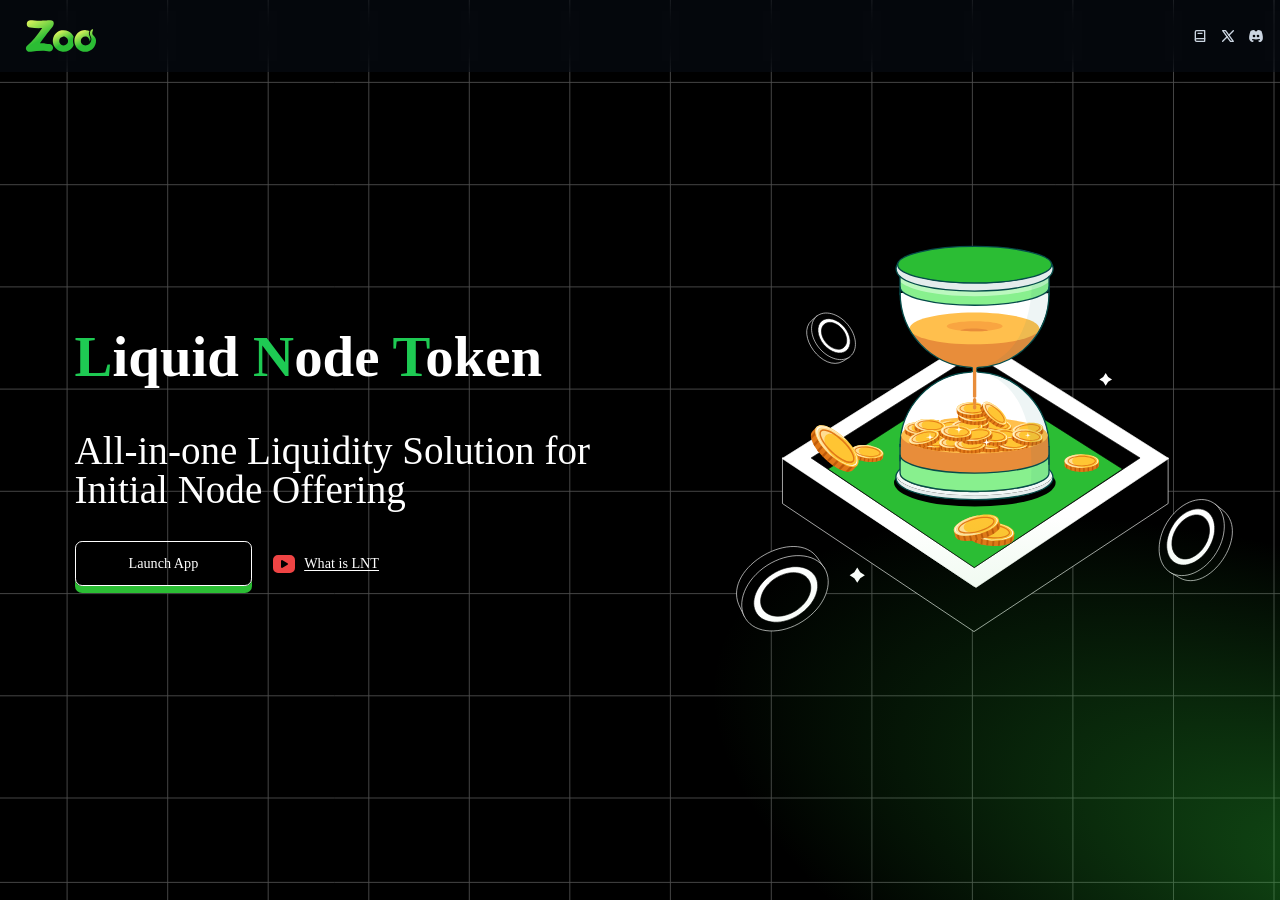
==== commit af33e686: "deploy: zoofiio/zoofi-ui@45d1cb42c11e219f4d41c2d5c23af840ea08898b" ====
--- a/index.html
+++ b/index.html
@@ -1 +1 @@
-<!DOCTYPE html><html lang="en" class=""><head><meta charSet="utf-8"/><meta name="viewport" content="width=device-width, initial-scale=1"/><link rel="preload" href="/_next/static/media/a34f9d1faa5f3315-s.p.woff2" as="font" crossorigin="" type="font/woff2"/><link rel="stylesheet" href="/_next/static/css/1f2762fdd297c254.css" crossorigin="" data-precedence="next"/><link rel="stylesheet" href="/_next/static/css/56ff7692e86000f7.css" crossorigin="" data-precedence="next"/><link rel="preload" as="script" fetchPriority="low" href="/_next/static/chunks/webpack-3b87c6bc4d14afc1.js" crossorigin=""/><script src="/_next/static/chunks/b05271e4-c2cccfcfc26bb742.js" async="" crossorigin=""></script><script src="/_next/static/chunks/604-b4e3979bbbb32a91.js" async="" crossorigin=""></script><script src="/_next/static/chunks/main-app-c304c4ea197c1be7.js" async="" crossorigin=""></script><script src="/_next/static/chunks/6dc81886-f9a5be699ef33087.js" async=""></script><script src="/_next/static/chunks/9297c78b-9f77800578a4e18d.js" async=""></script><script src="/_next/static/chunks/49819357-d922e72e25cfce19.js" async=""></script><script src="/_next/static/chunks/2fba7bc5-2beb9c414d467956.js" async=""></script><script src="/_next/static/chunks/98d18a34-1d5ae14d7516b42d.js" async=""></script><script src="/_next/static/chunks/292a49c6-c80e3475a9a005ed.js" async=""></script><script src="/_next/static/chunks/08d1c80d-b0df2b3008f633d4.js" async=""></script><script src="/_next/static/chunks/6799-e0120ff2239e37d8.js" async=""></script><script src="/_next/static/chunks/9299-a627fbd2366362d7.js" async=""></script><script src="/_next/static/chunks/5207-a8f092bdf21e304c.js" async=""></script><script src="/_next/static/chunks/5413-62126eedf27c61c5.js" async=""></script><script src="/_next/static/chunks/3505-70bafff3bd077164.js" async=""></script><script src="/_next/static/chunks/2431-0dc1a3263fba19c1.js" async=""></script><script src="/_next/static/chunks/2653-2e8c16d4f05656ea.js" async=""></script><script src="/_next/static/chunks/7625-35c68b16da866eba.js" async=""></script><script src="/_next/static/chunks/4858-5d3694e8fd8c7d1f.js" async=""></script><script src="/_next/static/chunks/1451-46f9f10da99675c7.js" async=""></script><script src="/_next/static/chunks/2045-4c07682c8bb8f63f.js" async=""></script><script src="/_next/static/chunks/634-8846b917d24aa81c.js" async=""></script><script src="/_next/static/chunks/9978-04c2349ffc6d2df6.js" async=""></script><script src="/_next/static/chunks/4980-fd1b591670dfe4f5.js" async=""></script><script src="/_next/static/chunks/app/layout-f03bec6713e72edc.js" async=""></script><script src="/_next/static/chunks/3960-c93caacaca07e617.js" async=""></script><script src="/_next/static/chunks/5985-611db81213771cba.js" async=""></script><script src="/_next/static/chunks/452-1f36221327f5820d.js" async=""></script><script src="/_next/static/chunks/app/page-9427db59d0119b1d.js" async=""></script><link rel="preload" href="https://telegram.org/js/telegram-web-app.js?56" as="script"/><title>Zoo Finance</title><meta name="description" content="A Structured Protocol for Better Liquidity Utilization"/><meta property="og:title" content="Zoo Finance"/><meta property="og:description" content="A Structured Protocol for Better Liquidity Utilization"/><meta property="og:image" content="https://zoofi.io/Welcome.jpg"/><meta property="og:type" content="website"/><meta name="twitter:card" content="summary_large_image"/><meta name="twitter:title" content="Zoo Finance"/><meta name="twitter:description" content="A Structured Protocol for Better Liquidity Utilization"/><meta name="twitter:image" content="https://zoofi.io/Welcome.jpg"/><link rel="icon" href="/icon.svg?79cb9bbc81d79543" type="image/svg+xml" sizes="any"/><meta name="next-size-adjust"/><script src="/_next/static/chunks/polyfills-c67a75d1b6f99dc8.js" crossorigin="" noModule=""></script></head><body class="__className_d65c78 bg-stone-50 dark:bg-slate-950 dark:text-slate-50"><div class="top-loader fixed z-10 top-0 left-0 invisible"></div><div id="tooltip-root" class="fixed left-0 top-0 z-[60]"></div><script src="/_next/static/chunks/webpack-3b87c6bc4d14afc1.js" crossorigin="" async=""></script><script>(self.__next_f=self.__next_f||[]).push([0]);self.__next_f.push([2,null])</script><script>self.__next_f.push([1,"1:HL[\"/_next/static/media/a34f9d1faa5f3315-s.p.woff2\",\"font\",{\"crossOrigin\":\"\",\"type\":\"font/woff2\"}]\n2:HL[\"/_next/static/css/1f2762fdd297c254.css\",\"style\",{\"crossOrigin\":\"\"}]\n3:HL[\"/_next/static/css/56ff7692e86000f7.css\",\"style\",{\"crossOrigin\":\"\"}]\n0:\"$L4\"\n"])</script><script>self.__next_f.push([1,"5:I[24358,[],\"\"]\n7:I[72952,[],\"\"]\n"])</script><script>self.__next_f.push([1,"8:I[51153,[\"7495\",\"static/chunks/6dc81886-f9a5be699ef33087.js\",\"4881\",\"static/chunks/9297c78b-9f77800578a4e18d.js\",\"7622\",\"static/chunks/49819357-d922e72e25cfce19.js\",\"7073\",\"static/chunks/2fba7bc5-2beb9c414d467956.js\",\"3113\",\"static/chunks/98d18a34-1d5ae14d7516b42d.js\",\"6121\",\"static/chunks/292a49c6-c80e3475a9a005ed.js\",\"6377\",\"static/chunks/08d1c80d-b0df2b3008f633d4.js\",\"6799\",\"static/chunks/6799-e0120ff2239e37d8.js\",\"9299\",\"static/chunks/9299-a627fbd2366362d7.js\",\"5207\",\"static/chunks/5207-a8f092bdf21e304c.js\",\"5413\",\"static/chunks/5413-62126eedf27c61c5.js\",\"3505\",\"static/chunks/3505-70bafff3bd077164.js\",\"2431\",\"static/chunks/2431-0dc1a3263fba19c1.js\",\"2653\",\"static/chunks/2653-2e8c16d4f05656ea.js\",\"7625\",\"static/chunks/7625-35c68b16da866eba.js\",\"4858\",\"static/chunks/4858-5d3694e8fd8c7d1f.js\",\"1451\",\"static/chunks/1451-46f9f10da99675c7.js\",\"2045\",\"static/chunks/2045-4c07682c8bb8f63f.js\",\"634\",\"static/chunks/634-8846b917d24aa81c.js\",\"9978\",\"static/chunks/9978-04c2349ffc6d2df6.js\",\"4980\",\"static/chunks/4980-fd1b591670dfe4f5.js\",\"3185\",\"static/chunks/app/layout-f03bec6713e72edc.js\"],\"\"]\n"])</script><script>self.__next_f.push([1,"9:I[79946,[\"7495\",\"static/chunks/6dc81886-f9a5be699ef33087.js\",\"4881\",\"static/chunks/9297c78b-9f77800578a4e18d.js\",\"7622\",\"static/chunks/49819357-d922e72e25cfce19.js\",\"7073\",\"static/chunks/2fba7bc5-2beb9c414d467956.js\",\"3113\",\"static/chunks/98d18a34-1d5ae14d7516b42d.js\",\"6121\",\"static/chunks/292a49c6-c80e3475a9a005ed.js\",\"6377\",\"static/chunks/08d1c80d-b0df2b3008f633d4.js\",\"6799\",\"static/chunks/6799-e0120ff2239e37d8.js\",\"9299\",\"static/chunks/9299-a627fbd2366362d7.js\",\"5207\",\"static/chunks/5207-a8f092bdf21e304c.js\",\"5413\",\"static/chunks/5413-62126eedf27c61c5.js\",\"3505\",\"static/chunks/3505-70bafff3bd077164.js\",\"2431\",\"static/chunks/2431-0dc1a3263fba19c1.js\",\"2653\",\"static/chunks/2653-2e8c16d4f05656ea.js\",\"7625\",\"static/chunks/7625-35c68b16da866eba.js\",\"4858\",\"static/chunks/4858-5d3694e8fd8c7d1f.js\",\"1451\",\"static/chunks/1451-46f9f10da99675c7.js\",\"2045\",\"static/chunks/2045-4c07682c8bb8f63f.js\",\"634\",\"static/chunks/634-8846b917d24aa81c.js\",\"9978\",\"static/chunks/9978-04c2349ffc6d2df6.js\",\"4980\",\"static/chunks/4980-fd1b591670dfe4f5.js\",\"3185\",\"static/chunks/app/layout-f03bec6713e72edc.js\"],\"\"]\n"])</script><script>self.__next_f.push([1,"a:I[4002,[],\"\"]\nb:I[14025,[],\"\"]\nd:I[34911,[],\"\"]\n"])</script><script>self.__next_f.push([1,"e:I[17465,[\"7495\",\"static/chunks/6dc81886-f9a5be699ef33087.js\",\"4881\",\"static/chunks/9297c78b-9f77800578a4e18d.js\",\"7622\",\"static/chunks/49819357-d922e72e25cfce19.js\",\"7073\",\"static/chunks/2fba7bc5-2beb9c414d467956.js\",\"6799\",\"static/chunks/6799-e0120ff2239e37d8.js\",\"9299\",\"static/chunks/9299-a627fbd2366362d7.js\",\"3960\",\"static/chunks/3960-c93caacaca07e617.js\",\"2431\",\"static/chunks/2431-0dc1a3263fba19c1.js\",\"2045\",\"static/chunks/2045-4c07682c8bb8f63f.js\",\"5985\",\"static/chunks/5985-611db81213771cba.js\",\"452\",\"static/chunks/452-1f36221327f5820d.js\",\"1931\",\"static/chunks/app/page-9427db59d0119b1d.js\"],\"\"]\n"])</script><script>self.__next_f.push([1,"4:[[[\"$\",\"link\",\"0\",{\"rel\":\"stylesheet\",\"href\":\"/_next/static/css/1f2762fdd297c254.css\",\"precedence\":\"next\",\"crossOrigin\":\"\"}],[\"$\",\"link\",\"1\",{\"rel\":\"stylesheet\",\"href\":\"/_next/static/css/56ff7692e86000f7.css\",\"precedence\":\"next\",\"crossOrigin\":\"\"}]],[\"$\",\"$L5\",null,{\"buildId\":\"rObcmqUTNnjMNi5PyCrNi\",\"assetPrefix\":\"\",\"initialCanonicalUrl\":\"/\",\"initialTree\":[\"\",{\"children\":[\"__PAGE__\",{}]},\"$undefined\",\"$undefined\",true],\"initialHead\":[false,\"$L6\"],\"globalErrorComponent\":\"$7\",\"children\":[null,[\"$\",\"html\",null,{\"lang\":\"en\",\"className\":\"\",\"suppressHydrationWarning\":true,\"children\":[[\"$\",\"head\",null,{\"children\":[\"$\",\"$L8\",null,{\"src\":\"https://telegram.org/js/telegram-web-app.js?56\",\"defer\":true}]}],[\"$\",\"body\",null,{\"className\":\"__className_d65c78 bg-stone-50 dark:bg-slate-950 dark:text-slate-50\",\"children\":[[\"$\",\"$L9\",null,{\"children\":[\"$\",\"$La\",null,{\"parallelRouterKey\":\"children\",\"segmentPath\":[\"children\"],\"loading\":\"$undefined\",\"loadingStyles\":\"$undefined\",\"hasLoading\":false,\"error\":\"$undefined\",\"errorStyles\":\"$undefined\",\"template\":[\"$\",\"$Lb\",null,{}],\"templateStyles\":\"$undefined\",\"notFound\":[[\"$\",\"title\",null,{\"children\":\"404: This page could not be found.\"}],[\"$\",\"div\",null,{\"style\":{\"fontFamily\":\"system-ui,\\\"Segoe UI\\\",Roboto,Helvetica,Arial,sans-serif,\\\"Apple Color Emoji\\\",\\\"Segoe UI Emoji\\\"\",\"height\":\"100vh\",\"textAlign\":\"center\",\"display\":\"flex\",\"flexDirection\":\"column\",\"alignItems\":\"center\",\"justifyContent\":\"center\"},\"children\":[\"$\",\"div\",null,{\"children\":[[\"$\",\"style\",null,{\"dangerouslySetInnerHTML\":{\"__html\":\"body{color:#000;background:#fff;margin:0}.next-error-h1{border-right:1px solid rgba(0,0,0,.3)}@media (prefers-color-scheme:dark){body{color:#fff;background:#000}.next-error-h1{border-right:1px solid rgba(255,255,255,.3)}}\"}}],[\"$\",\"h1\",null,{\"className\":\"next-error-h1\",\"style\":{\"display\":\"inline-block\",\"margin\":\"0 20px 0 0\",\"padding\":\"0 23px 0 0\",\"fontSize\":24,\"fontWeight\":500,\"verticalAlign\":\"top\",\"lineHeight\":\"49px\"},\"children\":\"404\"}],[\"$\",\"div\",null,{\"style\":{\"display\":\"inline-block\"},\"children\":[\"$\",\"h2\",null,{\"style\":{\"fontSize\":14,\"fontWeight\":400,\"lineHeight\":\"49px\",\"margin\":0},\"children\":\"This page could not be found.\"}]}]]}]}]],\"notFoundStyles\":[],\"childProp\":{\"current\":[\"$Lc\",[\"$\",\"$Ld\",null,{\"propsForComponent\":{\"params\":{}},\"Component\":\"$e\",\"isStaticGeneration\":true}],null],\"segment\":\"__PAGE__\"},\"styles\":[]}]}],[\"$\",\"div\",null,{\"id\":\"tooltip-root\",\"className\":\"fixed left-0 top-0 z-[60]\"}]]}]]}],null]}]]\n"])</script><script>self.__next_f.push([1,"6:[[\"$\",\"meta\",\"0\",{\"charSet\":\"utf-8\"}],[\"$\",\"title\",\"1\",{\"children\":\"Zoo Finance\"}],[\"$\",\"meta\",\"2\",{\"name\":\"description\",\"content\":\"A Structured Protocol for Better Liquidity Utilization\"}],[\"$\",\"meta\",\"3\",{\"name\":\"viewport\",\"content\":\"width=device-width, initial-scale=1\"}],[\"$\",\"meta\",\"4\",{\"property\":\"og:title\",\"content\":\"Zoo Finance\"}],[\"$\",\"meta\",\"5\",{\"property\":\"og:description\",\"content\":\"A Structured Protocol for Better Liquidity Utilization\"}],[\"$\",\"meta\",\"6\",{\"property\":\"og:image\",\"content\":\"https://zoofi.io/Welcome.jpg\"}],[\"$\",\"meta\",\"7\",{\"property\":\"og:type\",\"content\":\"website\"}],[\"$\",\"meta\",\"8\",{\"name\":\"twitter:card\",\"content\":\"summary_large_image\"}],[\"$\",\"meta\",\"9\",{\"name\":\"twitter:title\",\"content\":\"Zoo Finance\"}],[\"$\",\"meta\",\"10\",{\"name\":\"twitter:description\",\"content\":\"A Structured Protocol for Better Liquidity Utilization\"}],[\"$\",\"meta\",\"11\",{\"name\":\"twitter:image\",\"content\":\"https://zoofi.io/Welcome.jpg\"}],[\"$\",\"link\",\"12\",{\"rel\":\"icon\",\"href\":\"/icon.svg?79cb9bbc81d79543\",\"type\":\"image/svg+xml\",\"sizes\":\"any\"}],[\"$\",\"meta\",\"13\",{\"name\":\"next-size-adjust\"}]]\n"])</script><script>self.__next_f.push([1,"c:null\n"])</script></body></html>+<!DOCTYPE html><html lang="en" class=""><head><meta charSet="utf-8"/><meta name="viewport" content="width=device-width, initial-scale=1"/><link rel="preload" href="/_next/static/media/a34f9d1faa5f3315-s.p.woff2" as="font" crossorigin="" type="font/woff2"/><link rel="stylesheet" href="/_next/static/css/1f2762fdd297c254.css" crossorigin="" data-precedence="next"/><link rel="stylesheet" href="/_next/static/css/cd888c9c7c39b3af.css" crossorigin="" data-precedence="next"/><link rel="preload" as="script" fetchPriority="low" href="/_next/static/chunks/webpack-1635e8c26efbf110.js" crossorigin=""/><script src="/_next/static/chunks/b05271e4-c2cccfcfc26bb742.js" async="" crossorigin=""></script><script src="/_next/static/chunks/604-b4e3979bbbb32a91.js" async="" crossorigin=""></script><script src="/_next/static/chunks/main-app-c304c4ea197c1be7.js" async="" crossorigin=""></script><script src="/_next/static/chunks/6dc81886-f9a5be699ef33087.js" async=""></script><script src="/_next/static/chunks/9297c78b-9f77800578a4e18d.js" async=""></script><script src="/_next/static/chunks/49819357-d922e72e25cfce19.js" async=""></script><script src="/_next/static/chunks/2fba7bc5-89b9ea202cdf7566.js" async=""></script><script src="/_next/static/chunks/08d1c80d-f03fdb9c16223738.js" async=""></script><script src="/_next/static/chunks/6799-e0120ff2239e37d8.js" async=""></script><script src="/_next/static/chunks/1536-11253d8ebd2993e1.js" async=""></script><script src="/_next/static/chunks/5207-a8f092bdf21e304c.js" async=""></script><script src="/_next/static/chunks/5413-62126eedf27c61c5.js" async=""></script><script src="/_next/static/chunks/2431-0dc1a3263fba19c1.js" async=""></script><script src="/_next/static/chunks/1476-df3da821f4e9ccd6.js" async=""></script><script src="/_next/static/chunks/7543-e1733bcf9a5138fd.js" async=""></script><script src="/_next/static/chunks/8724-1ba302367a1297f8.js" async=""></script><script src="/_next/static/chunks/2045-d4f3bfd3e4900781.js" async=""></script><script src="/_next/static/chunks/634-8846b917d24aa81c.js" async=""></script><script src="/_next/static/chunks/9978-04c2349ffc6d2df6.js" async=""></script><script src="/_next/static/chunks/app/layout-6b46381b07174688.js" async=""></script><script src="/_next/static/chunks/3960-c93caacaca07e617.js" async=""></script><script src="/_next/static/chunks/5985-a495ece8d749c29c.js" async=""></script><script src="/_next/static/chunks/app/page-176dc7665c4c8ad5.js" async=""></script><link rel="preload" href="https://telegram.org/js/telegram-web-app.js?56" as="script"/><title>Zoo Finance</title><meta name="description" content="A Structured Protocol for Better Liquidity Utilization"/><meta property="og:title" content="Zoo Finance"/><meta property="og:description" content="A Structured Protocol for Better Liquidity Utilization"/><meta property="og:image" content="https://zoofi.io/Welcome.jpg"/><meta property="og:type" content="website"/><meta name="twitter:card" content="summary_large_image"/><meta name="twitter:title" content="Zoo Finance"/><meta name="twitter:description" content="A Structured Protocol for Better Liquidity Utilization"/><meta name="twitter:image" content="https://zoofi.io/Welcome.jpg"/><link rel="icon" href="/icon.svg?79cb9bbc81d79543" type="image/svg+xml" sizes="any"/><meta name="next-size-adjust"/><script src="/_next/static/chunks/polyfills-c67a75d1b6f99dc8.js" crossorigin="" noModule=""></script></head><body class="__className_d65c78 bg-stone-50 dark:bg-slate-950 dark:text-slate-50"><div class="top-loader fixed z-10 top-0 left-0 invisible"></div><div id="tooltip-root" class="fixed left-0 top-0 z-[60]"></div><script src="/_next/static/chunks/webpack-1635e8c26efbf110.js" crossorigin="" async=""></script><script>(self.__next_f=self.__next_f||[]).push([0]);self.__next_f.push([2,null])</script><script>self.__next_f.push([1,"1:HL[\"/_next/static/media/a34f9d1faa5f3315-s.p.woff2\",\"font\",{\"crossOrigin\":\"\",\"type\":\"font/woff2\"}]\n2:HL[\"/_next/static/css/1f2762fdd297c254.css\",\"style\",{\"crossOrigin\":\"\"}]\n3:HL[\"/_next/static/css/cd888c9c7c39b3af.css\",\"style\",{\"crossOrigin\":\"\"}]\n0:\"$L4\"\n"])</script><script>self.__next_f.push([1,"5:I[24358,[],\"\"]\n7:I[72952,[],\"\"]\n"])</script><script>self.__next_f.push([1,"8:I[51153,[\"7495\",\"static/chunks/6dc81886-f9a5be699ef33087.js\",\"4881\",\"static/chunks/9297c78b-9f77800578a4e18d.js\",\"7622\",\"static/chunks/49819357-d922e72e25cfce19.js\",\"7073\",\"static/chunks/2fba7bc5-89b9ea202cdf7566.js\",\"6377\",\"static/chunks/08d1c80d-f03fdb9c16223738.js\",\"6799\",\"static/chunks/6799-e0120ff2239e37d8.js\",\"1536\",\"static/chunks/1536-11253d8ebd2993e1.js\",\"5207\",\"static/chunks/5207-a8f092bdf21e304c.js\",\"5413\",\"static/chunks/5413-62126eedf27c61c5.js\",\"2431\",\"static/chunks/2431-0dc1a3263fba19c1.js\",\"1476\",\"static/chunks/1476-df3da821f4e9ccd6.js\",\"7543\",\"static/chunks/7543-e1733bcf9a5138fd.js\",\"8724\",\"static/chunks/8724-1ba302367a1297f8.js\",\"2045\",\"static/chunks/2045-d4f3bfd3e4900781.js\",\"634\",\"static/chunks/634-8846b917d24aa81c.js\",\"9978\",\"static/chunks/9978-04c2349ffc6d2df6.js\",\"3185\",\"static/chunks/app/layout-6b46381b07174688.js\"],\"\"]\n"])</script><script>self.__next_f.push([1,"9:I[79946,[\"7495\",\"static/chunks/6dc81886-f9a5be699ef33087.js\",\"4881\",\"static/chunks/9297c78b-9f77800578a4e18d.js\",\"7622\",\"static/chunks/49819357-d922e72e25cfce19.js\",\"7073\",\"static/chunks/2fba7bc5-89b9ea202cdf7566.js\",\"6377\",\"static/chunks/08d1c80d-f03fdb9c16223738.js\",\"6799\",\"static/chunks/6799-e0120ff2239e37d8.js\",\"1536\",\"static/chunks/1536-11253d8ebd2993e1.js\",\"5207\",\"static/chunks/5207-a8f092bdf21e304c.js\",\"5413\",\"static/chunks/5413-62126eedf27c61c5.js\",\"2431\",\"static/chunks/2431-0dc1a3263fba19c1.js\",\"1476\",\"static/chunks/1476-df3da821f4e9ccd6.js\",\"7543\",\"static/chunks/7543-e1733bcf9a5138fd.js\",\"8724\",\"static/chunks/8724-1ba302367a1297f8.js\",\"2045\",\"static/chunks/2045-d4f3bfd3e4900781.js\",\"634\",\"static/chunks/634-8846b917d24aa81c.js\",\"9978\",\"static/chunks/9978-04c2349ffc6d2df6.js\",\"3185\",\"static/chunks/app/layout-6b46381b07174688.js\"],\"\"]\n"])</script><script>self.__next_f.push([1,"a:I[4002,[],\"\"]\nb:I[14025,[],\"\"]\nd:I[34911,[],\"\"]\n"])</script><script>self.__next_f.push([1,"e:I[17465,[\"7495\",\"static/chunks/6dc81886-f9a5be699ef33087.js\",\"4881\",\"static/chunks/9297c78b-9f77800578a4e18d.js\",\"7622\",\"static/chunks/49819357-d922e72e25cfce19.js\",\"7073\",\"static/chunks/2fba7bc5-89b9ea202cdf7566.js\",\"6799\",\"static/chunks/6799-e0120ff2239e37d8.js\",\"1536\",\"static/chunks/1536-11253d8ebd2993e1.js\",\"3960\",\"static/chunks/3960-c93caacaca07e617.js\",\"2431\",\"static/chunks/2431-0dc1a3263fba19c1.js\",\"2045\",\"static/chunks/2045-d4f3bfd3e4900781.js\",\"5985\",\"static/chunks/5985-a495ece8d749c29c.js\",\"1931\",\"static/chunks/app/page-176dc7665c4c8ad5.js\"],\"\"]\n"])</script><script>self.__next_f.push([1,"4:[[[\"$\",\"link\",\"0\",{\"rel\":\"stylesheet\",\"href\":\"/_next/static/css/1f2762fdd297c254.css\",\"precedence\":\"next\",\"crossOrigin\":\"\"}],[\"$\",\"link\",\"1\",{\"rel\":\"stylesheet\",\"href\":\"/_next/static/css/cd888c9c7c39b3af.css\",\"precedence\":\"next\",\"crossOrigin\":\"\"}]],[\"$\",\"$L5\",null,{\"buildId\":\"r8gowLyKfFF3hF4jMMPqb\",\"assetPrefix\":\"\",\"initialCanonicalUrl\":\"/\",\"initialTree\":[\"\",{\"children\":[\"__PAGE__\",{}]},\"$undefined\",\"$undefined\",true],\"initialHead\":[false,\"$L6\"],\"globalErrorComponent\":\"$7\",\"children\":[null,[\"$\",\"html\",null,{\"lang\":\"en\",\"className\":\"\",\"suppressHydrationWarning\":true,\"children\":[[\"$\",\"head\",null,{\"children\":[\"$\",\"$L8\",null,{\"src\":\"https://telegram.org/js/telegram-web-app.js?56\",\"defer\":true}]}],[\"$\",\"body\",null,{\"className\":\"__className_d65c78 bg-stone-50 dark:bg-slate-950 dark:text-slate-50\",\"children\":[[\"$\",\"$L9\",null,{\"children\":[\"$\",\"$La\",null,{\"parallelRouterKey\":\"children\",\"segmentPath\":[\"children\"],\"loading\":\"$undefined\",\"loadingStyles\":\"$undefined\",\"hasLoading\":false,\"error\":\"$undefined\",\"errorStyles\":\"$undefined\",\"template\":[\"$\",\"$Lb\",null,{}],\"templateStyles\":\"$undefined\",\"notFound\":[[\"$\",\"title\",null,{\"children\":\"404: This page could not be found.\"}],[\"$\",\"div\",null,{\"style\":{\"fontFamily\":\"system-ui,\\\"Segoe UI\\\",Roboto,Helvetica,Arial,sans-serif,\\\"Apple Color Emoji\\\",\\\"Segoe UI Emoji\\\"\",\"height\":\"100vh\",\"textAlign\":\"center\",\"display\":\"flex\",\"flexDirection\":\"column\",\"alignItems\":\"center\",\"justifyContent\":\"center\"},\"children\":[\"$\",\"div\",null,{\"children\":[[\"$\",\"style\",null,{\"dangerouslySetInnerHTML\":{\"__html\":\"body{color:#000;background:#fff;margin:0}.next-error-h1{border-right:1px solid rgba(0,0,0,.3)}@media (prefers-color-scheme:dark){body{color:#fff;background:#000}.next-error-h1{border-right:1px solid rgba(255,255,255,.3)}}\"}}],[\"$\",\"h1\",null,{\"className\":\"next-error-h1\",\"style\":{\"display\":\"inline-block\",\"margin\":\"0 20px 0 0\",\"padding\":\"0 23px 0 0\",\"fontSize\":24,\"fontWeight\":500,\"verticalAlign\":\"top\",\"lineHeight\":\"49px\"},\"children\":\"404\"}],[\"$\",\"div\",null,{\"style\":{\"display\":\"inline-block\"},\"children\":[\"$\",\"h2\",null,{\"style\":{\"fontSize\":14,\"fontWeight\":400,\"lineHeight\":\"49px\",\"margin\":0},\"children\":\"This page could not be found.\"}]}]]}]}]],\"notFoundStyles\":[],\"childProp\":{\"current\":[\"$Lc\",[\"$\",\"$Ld\",null,{\"propsForComponent\":{\"params\":{}},\"Component\":\"$e\",\"isStaticGeneration\":true}],null],\"segment\":\"__PAGE__\"},\"styles\":[]}]}],[\"$\",\"div\",null,{\"id\":\"tooltip-root\",\"className\":\"fixed left-0 top-0 z-[60]\"}]]}]]}],null]}]]\n"])</script><script>self.__next_f.push([1,"6:[[\"$\",\"meta\",\"0\",{\"charSet\":\"utf-8\"}],[\"$\",\"title\",\"1\",{\"children\":\"Zoo Finance\"}],[\"$\",\"meta\",\"2\",{\"name\":\"description\",\"content\":\"A Structured Protocol for Better Liquidity Utilization\"}],[\"$\",\"meta\",\"3\",{\"name\":\"viewport\",\"content\":\"width=device-width, initial-scale=1\"}],[\"$\",\"meta\",\"4\",{\"property\":\"og:title\",\"content\":\"Zoo Finance\"}],[\"$\",\"meta\",\"5\",{\"property\":\"og:description\",\"content\":\"A Structured Protocol for Better Liquidity Utilization\"}],[\"$\",\"meta\",\"6\",{\"property\":\"og:image\",\"content\":\"https://zoofi.io/Welcome.jpg\"}],[\"$\",\"meta\",\"7\",{\"property\":\"og:type\",\"content\":\"website\"}],[\"$\",\"meta\",\"8\",{\"name\":\"twitter:card\",\"content\":\"summary_large_image\"}],[\"$\",\"meta\",\"9\",{\"name\":\"twitter:title\",\"content\":\"Zoo Finance\"}],[\"$\",\"meta\",\"10\",{\"name\":\"twitter:description\",\"content\":\"A Structured Protocol for Better Liquidity Utilization\"}],[\"$\",\"meta\",\"11\",{\"name\":\"twitter:image\",\"content\":\"https://zoofi.io/Welcome.jpg\"}],[\"$\",\"link\",\"12\",{\"rel\":\"icon\",\"href\":\"/icon.svg?79cb9bbc81d79543\",\"type\":\"image/svg+xml\",\"sizes\":\"any\"}],[\"$\",\"meta\",\"13\",{\"name\":\"next-size-adjust\"}]]\n"])</script><script>self.__next_f.push([1,"c:null\n"])</script></body></html>
--- a/_next/static/css/cd888c9c7c39b3af.css
+++ b/_next/static/css/cd888c9c7c39b3af.css
@@ -0,0 +1,3 @@
+/*
+! tailwindcss v3.3.3 | MIT License | https://tailwindcss.com
+*/*,:after,:before{box-sizing:border-box;border:0 solid #e5e7eb}:after,:before{--tw-content:""}html{line-height:1.5;-webkit-text-size-adjust:100%;-moz-tab-size:4;-o-tab-size:4;tab-size:4;font-family:ui-sans-serif,system-ui,-apple-system,BlinkMacSystemFont,Segoe UI,Roboto,Helvetica Neue,Arial,Noto Sans,sans-serif,Apple Color Emoji,Segoe UI Emoji,Segoe UI Symbol,Noto Color Emoji;font-feature-settings:normal;font-variation-settings:normal}body{margin:0;line-height:inherit}hr{height:0;color:inherit;border-top-width:1px}abbr:where([title]){-webkit-text-decoration:underline dotted;text-decoration:underline dotted}h1,h2,h3,h4,h5,h6{font-size:inherit;font-weight:inherit}a{color:inherit;text-decoration:inherit}b,strong{font-weight:bolder}code,kbd,pre,samp{font-family:ui-monospace,SFMono-Regular,Menlo,Monaco,Consolas,Liberation Mono,Courier New,monospace;font-size:1em}small{font-size:80%}sub,sup{font-size:75%;line-height:0;position:relative;vertical-align:baseline}sub{bottom:-.25em}sup{top:-.5em}table{text-indent:0;border-color:inherit;border-collapse:collapse}button,input,optgroup,select,textarea{font-family:inherit;font-feature-settings:inherit;font-variation-settings:inherit;font-size:100%;font-weight:inherit;line-height:inherit;color:inherit;margin:0;padding:0}button,select{text-transform:none}[type=button],[type=reset],[type=submit],button{-webkit-appearance:button;background-color:transparent;background-image:none}:-moz-focusring{outline:auto}:-moz-ui-invalid{box-shadow:none}progress{vertical-align:baseline}::-webkit-inner-spin-button,::-webkit-outer-spin-button{height:auto}[type=search]{-webkit-appearance:textfield;outline-offset:-2px}::-webkit-search-decoration{-webkit-appearance:none}::-webkit-file-upload-button{-webkit-appearance:button;font:inherit}summary{display:list-item}blockquote,dd,dl,figure,h1,h2,h3,h4,h5,h6,hr,p,pre{margin:0}fieldset{margin:0}fieldset,legend{padding:0}menu,ol,ul{list-style:none;margin:0;padding:0}dialog{padding:0}textarea{resize:vertical}input::-moz-placeholder,textarea::-moz-placeholder{opacity:1;color:#9ca3af}input::placeholder,textarea::placeholder{opacity:1;color:#9ca3af}[role=button],button{cursor:pointer}:disabled{cursor:default}audio,canvas,embed,iframe,img,object,svg,video{display:block;vertical-align:middle}img,video{max-width:100%;height:auto}[hidden]{display:none}input[type=number]::-webkit-inner-spin-button,input[type=number]::-webkit-outer-spin-button{-webkit-appearance:none;margin:0}@font-face{font-family:Poppins;font-weight:400;src:url(/_next/static/media/Poppins-Medium.266775f9.ttf) format("truetype")}*,:after,:before{--tw-border-spacing-x:0;--tw-border-spacing-y:0;--tw-translate-x:0;--tw-translate-y:0;--tw-rotate:0;--tw-skew-x:0;--tw-skew-y:0;--tw-scale-x:1;--tw-scale-y:1;--tw-pan-x: ;--tw-pan-y: ;--tw-pinch-zoom: ;--tw-scroll-snap-strictness:proximity;--tw-gradient-from-position: ;--tw-gradient-via-position: ;--tw-gradient-to-position: ;--tw-ordinal: ;--tw-slashed-zero: ;--tw-numeric-figure: ;--tw-numeric-spacing: ;--tw-numeric-fraction: ;--tw-ring-inset: ;--tw-ring-offset-width:0px;--tw-ring-offset-color:#fff;--tw-ring-color:rgba(59,130,246,.5);--tw-ring-offset-shadow:0 0 #0000;--tw-ring-shadow:0 0 #0000;--tw-shadow:0 0 #0000;--tw-shadow-colored:0 0 #0000;--tw-blur: ;--tw-brightness: ;--tw-contrast: ;--tw-grayscale: ;--tw-hue-rotate: ;--tw-invert: ;--tw-saturate: ;--tw-sepia: ;--tw-drop-shadow: ;--tw-backdrop-blur: ;--tw-backdrop-brightness: ;--tw-backdrop-contrast: ;--tw-backdrop-grayscale: ;--tw-backdrop-hue-rotate: ;--tw-backdrop-invert: ;--tw-backdrop-opacity: ;--tw-backdrop-saturate: ;--tw-backdrop-sepia: }::backdrop{--tw-border-spacing-x:0;--tw-border-spacing-y:0;--tw-translate-x:0;--tw-translate-y:0;--tw-rotate:0;--tw-skew-x:0;--tw-skew-y:0;--tw-scale-x:1;--tw-scale-y:1;--tw-pan-x: ;--tw-pan-y: ;--tw-pinch-zoom: ;--tw-scroll-snap-strictness:proximity;--tw-gradient-from-position: ;--tw-gradient-via-position: ;--tw-gradient-to-position: ;--tw-ordinal: ;--tw-slashed-zero: ;--tw-numeric-figure: ;--tw-numeric-spacing: ;--tw-numeric-fraction: ;--tw-ring-inset: ;--tw-ring-offset-width:0px;--tw-ring-offset-color:#fff;--tw-ring-color:rgba(59,130,246,.5);--tw-ring-offset-shadow:0 0 #0000;--tw-ring-shadow:0 0 #0000;--tw-shadow:0 0 #0000;--tw-shadow-colored:0 0 #0000;--tw-blur: ;--tw-brightness: ;--tw-contrast: ;--tw-grayscale: ;--tw-hue-rotate: ;--tw-invert: ;--tw-saturate: ;--tw-sepia: ;--tw-drop-shadow: ;--tw-backdrop-blur: ;--tw-backdrop-brightness: ;--tw-backdrop-contrast: ;--tw-backdrop-grayscale: ;--tw-backdrop-hue-rotate: ;--tw-backdrop-invert: ;--tw-backdrop-opacity: ;--tw-backdrop-saturate: ;--tw-backdrop-sepia: }.container{width:100%}@media (min-width:450px){.container{max-width:450px}}@media (min-width:640px){.container{max-width:640px}}@media (min-width:768px){.container{max-width:768px}}@media (min-width:1024px){.container{max-width:1024px}}@media (min-width:1280px){.container{max-width:1280px}}@media (min-width:1536px){.container{max-width:1536px}}.btn-primary{height:2.5rem;width:100%;cursor:pointer;border-radius:.5rem;background-image:radial-gradient(76.25% 76.25% at 50.3% 23.75%,rgba(27,205,89,.5) 0,rgba(179,232,84,.5) 100%);padding-left:.75rem;padding-right:.75rem;font-size:1rem;line-height:1.5rem;font-weight:500;line-height:2.375;--tw-text-opacity:1;color:rgb(0 0 0/var(--tw-text-opacity));--tw-ring-offset-shadow:var(--tw-ring-inset) 0 0 0 var(--tw-ring-offset-width) var(--tw-ring-offset-color);--tw-ring-shadow:var(--tw-ring-inset) 0 0 0 calc(0px + var(--tw-ring-offset-width)) var(--tw-ring-color);box-shadow:var(--tw-ring-offset-shadow),var(--tw-ring-shadow),var(--tw-shadow,0 0 #0000);transition-property:all;transition-timing-function:cubic-bezier(.4,0,.2,1);transition-duration:.15s}.btn-primary:hover:enabled{--tw-bg-opacity:1;background-color:rgb(30 202 83/var(--tw-bg-opacity))}.btn-primary:disabled{cursor:not-allowed;opacity:.6}:is(.dark .btn-primary){background-image:radial-gradient(76.25% 76.25% at 50.3% 23.75%,rgba(27,205,89,.2) 0,rgba(179,232,84,.2) 100%);--tw-text-opacity:1;color:rgb(255 255 255/var(--tw-text-opacity))}@media (min-width:640px){.btn-primary{width:66.666667%}}.btn-link{cursor:pointer;padding-left:.75rem;padding-right:.75rem;font-weight:500;text-decoration-line:underline}.btn-link:disabled{cursor:not-allowed}.h3{font-size:1.5rem;font-weight:600;line-height:2rem;--tw-text-opacity:1;color:rgb(15 23 42/var(--tw-text-opacity))}.card{border-radius:1rem;border-width:1px;border-color:rgba(0,0,0,.1);background-color:hsla(0,0%,100%,.05);padding:1rem}:is(.dark .card){--tw-border-opacity:1;border-color:rgb(74 85 70/var(--tw-border-opacity));background-color:hsla(0,0%,100%,.05)}@media (min-width:640px){.card{padding:1.25rem}}@media (min-width:768px){.card{padding:1.5rem}}.page-title{font-size:1.125rem;line-height:1.75rem;font-weight:600;--tw-text-opacity:1;color:rgb(15 23 42/var(--tw-text-opacity))}:is(.dark .page-title){--tw-text-opacity:1;color:rgb(248 250 252/var(--tw-text-opacity))}@media (min-width:768px){.page-title{font-size:1.5rem;line-height:2rem}}.page-sub{font-size:1rem;line-height:1.5rem;font-weight:700;--tw-text-opacity:1;color:rgb(15 23 42/var(--tw-text-opacity))}:is(.dark .page-sub){--tw-text-opacity:1;color:rgb(248 250 252/var(--tw-text-opacity))}.visible{visibility:visible}.invisible{visibility:hidden}.static{position:static}.fixed{position:fixed}.absolute{position:absolute}.relative{position:relative}.sticky{position:sticky}.inset-0{inset:0}.inset-x-0{left:0;right:0}.inset-y-0{top:0;bottom:0}.-bottom-1{bottom:-.25rem}.-bottom-2{bottom:-.5rem}.-left-\[1px\]{left:-1px}.-right-1{right:-.25rem}.-right-2{right:-.5rem}.-top-\[6px\]{top:-6px}.bottom-0{bottom:0}.bottom-0\.5{bottom:.125rem}.bottom-1{bottom:.25rem}.bottom-1\.5{bottom:.375rem}.bottom-2{bottom:.5rem}.bottom-2\.5{bottom:.625rem}.bottom-3{bottom:.75rem}.bottom-3\.5{bottom:.875rem}.bottom-4{bottom:1rem}.bottom-6{bottom:1.5rem}.bottom-8{bottom:2rem}.bottom-px{bottom:1px}.left-0{left:0}.left-0\.5{left:.125rem}.left-1{left:.25rem}.left-1\.5{left:.375rem}.left-1\/2{left:50%}.left-2{left:.5rem}.left-2\.5{left:.625rem}.left-3{left:.75rem}.left-3\.5{left:.875rem}.left-4{left:1rem}.left-6{left:1.5rem}.left-8{left:2rem}.left-\[1em\]{left:1em}.left-\[2\.5em\]{left:2.5em}.left-\[48px\]{left:48px}.left-\[50\%\]{left:50%}.left-\[86px\]{left:86px}.left-px{left:1px}.right-0{right:0}.right-0\.5{right:.125rem}.right-1{right:.25rem}.right-1\.5{right:.375rem}.right-1\/2{right:50%}.right-2{right:.5rem}.right-2\.5{right:.625rem}.right-24{right:6rem}.right-3{right:.75rem}.right-3\.5{right:.875rem}.right-4{right:1rem}.right-6{right:1.5rem}.right-8{right:2rem}.right-\[50px\]{right:50px}.right-px{right:1px}.top-0{top:0}.top-0\.5{top:.125rem}.top-1{top:.25rem}.top-1\.5{top:.375rem}.top-1\/2{top:50%}.top-10{top:2.5rem}.top-2{top:.5rem}.top-2\.5{top:.625rem}.top-3{top:.75rem}.top-3\.5{top:.875rem}.top-4{top:1rem}.top-6{top:1.5rem}.top-8{top:2rem}.top-\[1\.125rem\]{top:1.125rem}.top-\[50\%\]{top:50%}.top-\[50px\]{top:50px}.top-full{top:100%}.top-px{top:1px}.z-10{z-index:10}.z-20{z-index:20}.z-30{z-index:30}.z-50{z-index:50}.z-\[60\]{z-index:60}.order-1{order:1}.order-5{order:5}.col-span-1{grid-column:span 1/span 1}.col-span-10{grid-column:span 10/span 10}.col-span-11{grid-column:span 11/span 11}.col-span-12{grid-column:span 12/span 12}.col-span-2{grid-column:span 2/span 2}.col-span-3{grid-column:span 3/span 3}.col-span-4{grid-column:span 4/span 4}.col-span-5{grid-column:span 5/span 5}.col-span-6{grid-column:span 6/span 6}.col-span-7{grid-column:span 7/span 7}.col-span-8{grid-column:span 8/span 8}.col-span-9{grid-column:span 9/span 9}.m-auto{margin:auto}.\!mx-0{margin-left:0!important;margin-right:0!important}.mx-1{margin-left:.25rem;margin-right:.25rem}.mx-auto{margin-left:auto;margin-right:auto}.my-2{margin-top:.5rem;margin-bottom:.5rem}.my-4{margin-top:1rem;margin-bottom:1rem}.my-\[10px\]{margin-top:10px;margin-bottom:10px}.my-auto{margin-top:auto;margin-bottom:auto}.\!mt-0{margin-top:0!important}.-mb-0{margin-bottom:0}.-mb-0\.5{margin-bottom:-.125rem}.-mb-1{margin-bottom:-.25rem}.-mb-1\.5{margin-bottom:-.375rem}.-mb-2{margin-bottom:-.5rem}.-mb-2\.5{margin-bottom:-.625rem}.-mb-3{margin-bottom:-.75rem}.-mb-3\.5{margin-bottom:-.875rem}.-mb-4{margin-bottom:-1rem}.-mb-6{margin-bottom:-1.5rem}.-mb-8{margin-bottom:-2rem}.-mb-px{margin-bottom:-1px}.-ml-0{margin-left:0}.-ml-0\.5{margin-left:-.125rem}.-ml-1{margin-left:-.25rem}.-ml-1\.5{margin-left:-.375rem}.-ml-2{margin-left:-.5rem}.-ml-2\.5{margin-left:-.625rem}.-ml-3{margin-left:-.75rem}.-ml-3\.5{margin-left:-.875rem}.-ml-4{margin-left:-1rem}.-ml-6{margin-left:-1.5rem}.-ml-8{margin-left:-2rem}.-ml-px{margin-left:-1px}.-mr-0{margin-right:0}.-mr-0\.5{margin-right:-.125rem}.-mr-1{margin-right:-.25rem}.-mr-1\.5{margin-right:-.375rem}.-mr-2{margin-right:-.5rem}.-mr-2\.5{margin-right:-.625rem}.-mr-3{margin-right:-.75rem}.-mr-3\.5{margin-right:-.875rem}.-mr-4{margin-right:-1rem}.-mr-6{margin-right:-1.5rem}.-mr-8{margin-right:-2rem}.-mr-px{margin-right:-1px}.-mt-0{margin-top:0}.-mt-0\.5{margin-top:-.125rem}.-mt-1{margin-top:-.25rem}.-mt-1\.5{margin-top:-.375rem}.-mt-2{margin-top:-.5rem}.-mt-2\.5{margin-top:-.625rem}.-mt-3{margin-top:-.75rem}.-mt-3\.5{margin-top:-.875rem}.-mt-4{margin-top:-1rem}.-mt-6{margin-top:-1.5rem}.-mt-8{margin-top:-2rem}.-mt-px{margin-top:-1px}.mb-0{margin-bottom:0}.mb-0\.5{margin-bottom:.125rem}.mb-1{margin-bottom:.25rem}.mb-1\.5{margin-bottom:.375rem}.mb-2{margin-bottom:.5rem}.mb-2\.5{margin-bottom:.625rem}.mb-3{margin-bottom:.75rem}.mb-3\.5{margin-bottom:.875rem}.mb-4{margin-bottom:1rem}.mb-5{margin-bottom:1.25rem}.mb-6{margin-bottom:1.5rem}.mb-8{margin-bottom:2rem}.mb-\[16px\]{margin-bottom:16px}.mb-\[20px\]{margin-bottom:20px}.mb-px{margin-bottom:1px}.ml-0{margin-left:0}.ml-0\.5{margin-left:.125rem}.ml-1{margin-left:.25rem}.ml-1\.5{margin-left:.375rem}.ml-10{margin-left:2.5rem}.ml-16{margin-left:4rem}.ml-2{margin-left:.5rem}.ml-2\.5{margin-left:.625rem}.ml-3{margin-left:.75rem}.ml-3\.5{margin-left:.875rem}.ml-4{margin-left:1rem}.ml-6{margin-left:1.5rem}.ml-8{margin-left:2rem}.ml-\[10px\]{margin-left:10px}.ml-\[5px\]{margin-left:5px}.ml-auto{margin-left:auto}.ml-px{margin-left:1px}.mr-0{margin-right:0}.mr-0\.5{margin-right:.125rem}.mr-1{margin-right:.25rem}.mr-1\.5{margin-right:.375rem}.mr-2{margin-right:.5rem}.mr-2\.5{margin-right:.625rem}.mr-3{margin-right:.75rem}.mr-3\.5{margin-right:.875rem}.mr-4{margin-right:1rem}.mr-6{margin-right:1.5rem}.mr-8{margin-right:2rem}.mr-\[10px\]{margin-right:10px}.mr-\[5px\]{margin-right:5px}.mr-px{margin-right:1px}.mt-0{margin-top:0}.mt-0\.5{margin-top:.125rem}.mt-1{margin-top:.25rem}.mt-1\.5{margin-top:.375rem}.mt-2{margin-top:.5rem}.mt-2\.5{margin-top:.625rem}.mt-3{margin-top:.75rem}.mt-3\.5{margin-top:.875rem}.mt-4{margin-top:1rem}.mt-5{margin-top:1.25rem}.mt-6{margin-top:1.5rem}.mt-8{margin-top:2rem}.mt-\[30px\]{margin-top:30px}.mt-\[6px\]{margin-top:6px}.mt-\[8px\]{margin-top:8px}.mt-auto{margin-top:auto}.mt-px{margin-top:1px}.block{display:block}.inline-block{display:inline-block}.flex{display:flex}.inline-flex{display:inline-flex}.table{display:table}.grid{display:grid}.hidden{display:none}.aspect-square{aspect-ratio:1/1}.h-0{height:0}.h-0\.5{height:.125rem}.h-1{height:.25rem}.h-10{height:2.5rem}.h-14{height:3.5rem}.h-2{height:.5rem}.h-2\.5{height:.625rem}.h-20{height:5rem}.h-3{height:.75rem}.h-4{height:1rem}.h-44{height:11rem}.h-5{height:1.25rem}.h-6{height:1.5rem}.h-7{height:1.75rem}.h-72{height:18rem}.h-8{height:2rem}.h-80{height:20rem}.h-9{height:2.25rem}.h-\[1\.875rem\]{height:1.875rem}.h-\[100px\]{height:100px}.h-\[18\.75rem\]{height:18.75rem}.h-\[1em\]{height:1em}.h-\[1px\]{height:1px}.h-\[21px\]{height:21px}.h-\[24\.25rem\]{height:24.25rem}.h-\[357px\]{height:357px}.h-\[3px\]{height:3px}.h-\[4\.25rem\]{height:4.25rem}.h-\[419px\]{height:419px}.h-\[480px\]{height:480px}.h-\[5\.3125rem\]{height:5.3125rem}.h-\[56px\]{height:56px}.h-\[5rem\]{height:5rem}.h-\[72px\]{height:72px}.h-\[8\.125rem\]{height:8.125rem}.h-\[84px\]{height:84px}.h-\[calc\(100vh-100px\)\]{height:calc(100vh - 100px)}.h-auto{height:auto}.h-fit{height:-moz-fit-content;height:fit-content}.h-full{height:100%}.h-px{height:1px}.h-screen{height:100vh}.max-h-\[100vw\]{max-height:100vw}.max-h-\[228px\]{max-height:228px}.max-h-\[85vh\]{max-height:85vh}.\!min-h-\[58px\]{min-height:58px!important}.min-h-\[108px\]{min-height:108px}.min-h-\[25rem\]{min-height:25rem}.min-h-\[58px\]{min-height:58px}.min-h-\[calc\(100vh\+1px\)\]{min-height:calc(100vh + 1px)}.min-h-full{min-height:100%}.\!w-\[150px\]{width:150px!important}.\!w-\[193px\]{width:193px!important}.\!w-full{width:100%!important}.\!w-screen{width:100vw!important}.w-0{width:0}.w-0\.5{width:.125rem}.w-1{width:.25rem}.w-1\/2{width:50%}.w-1\/3{width:33.333333%}.w-10{width:2.5rem}.w-12{width:3rem}.w-16{width:4rem}.w-2{width:.5rem}.w-20{width:5rem}.w-28{width:7rem}.w-3{width:.75rem}.w-32{width:8rem}.w-36{width:9rem}.w-4{width:1rem}.w-48{width:12rem}.w-5{width:1.25rem}.w-6{width:1.5rem}.w-7{width:1.75rem}.w-8{width:2rem}.w-9{width:2.25rem}.w-\[1\.5625rem\]{width:1.5625rem}.w-\[1\.5em\]{width:1.5em}.w-\[12\.5em\]{width:12.5em}.w-\[12\.5rem\]{width:12.5rem}.w-\[14\.375rem\]{width:14.375rem}.w-\[1px\]{width:1px}.w-\[2\.5em\]{width:2.5em}.w-\[200\%\]{width:200%}.w-\[32rem\]{width:32rem}.w-\[3px\]{width:3px}.w-\[4\.375rem\]{width:4.375rem}.w-\[4\.75rem\]{width:4.75rem}.w-\[4rem\]{width:4rem}.w-\[60\%\]{width:60%}.w-\[7\.6563rem\]{width:7.6563rem}.w-\[8\.75rem\]{width:8.75rem}.w-\[90\%\]{width:90%}.w-\[90vw\]{width:90vw}.w-\[calc\(50\%-10px\)\]{width:calc(50% - 10px)}.w-auto{width:auto}.w-fit{width:-moz-fit-content;width:fit-content}.w-full{width:100%}.w-max{width:-moz-max-content;width:max-content}.w-screen{width:100vw}.min-w-0{min-width:0}.min-w-\[10rem\]{min-width:10rem}.min-w-\[18\.75rem\]{min-width:18.75rem}.min-w-full{min-width:100%}.min-w-min{min-width:-moz-min-content;min-width:min-content}.max-w-4xl{max-width:56rem}.max-w-\[100px\]{max-width:100px}.max-w-\[1160px\]{max-width:1160px}.max-w-\[1200px\]{max-width:1200px}.max-w-\[1232px\]{max-width:1232px}.max-w-\[1300px\]{max-width:1300px}.max-w-\[1440px\]{max-width:1440px}.max-w-\[200px\]{max-width:200px}.max-w-\[37\.5rem\]{max-width:37.5rem}.max-w-\[51\.875rem\]{max-width:51.875rem}.max-w-\[53\.75rem\]{max-width:53.75rem}.max-w-\[640px\]{max-width:640px}.max-w-\[800px\]{max-width:800px}.max-w-\[840px\]{max-width:840px}.max-w-\[calc\(100\%-56px\)\]{max-width:calc(100% - 56px)}.max-w-full{max-width:100%}.max-w-sm{max-width:24rem}.max-w-xl{max-width:36rem}.max-w-xs{max-width:20rem}.flex-1{flex:1 1 0%}.flex-none{flex:none}.flex-shrink-0,.shrink-0{flex-shrink:0}.border-collapse{border-collapse:collapse}.origin-center{transform-origin:center}.-translate-x-1\/2{--tw-translate-x:-50%}.-translate-x-1\/2,.-translate-x-\[1\.6875rem\]{transform:translate(var(--tw-translate-x),var(--tw-translate-y)) rotate(var(--tw-rotate)) skewX(var(--tw-skew-x)) skewY(var(--tw-skew-y)) scaleX(var(--tw-scale-x)) scaleY(var(--tw-scale-y))}.-translate-x-\[1\.6875rem\]{--tw-translate-x:-1.6875rem}.-translate-x-\[1rem\]{--tw-translate-x:-1rem}.-translate-x-\[1rem\],.-translate-y-1\/2{transform:translate(var(--tw-translate-x),var(--tw-translate-y)) rotate(var(--tw-rotate)) skewX(var(--tw-skew-x)) skewY(var(--tw-skew-y)) scaleX(var(--tw-scale-x)) scaleY(var(--tw-scale-y))}.-translate-y-1\/2{--tw-translate-y:-50%}.translate-x-1\/2{--tw-translate-x:50%}.translate-x-1\/2,.translate-y-\[-6\%\]{transform:translate(var(--tw-translate-x),var(--tw-translate-y)) rotate(var(--tw-rotate)) skewX(var(--tw-skew-x)) skewY(var(--tw-skew-y)) scaleX(var(--tw-scale-x)) scaleY(var(--tw-scale-y))}.translate-y-\[-6\%\]{--tw-translate-y:-6%}.-rotate-180{--tw-rotate:-180deg}.-rotate-180,.rotate-180{transform:translate(var(--tw-translate-x),var(--tw-translate-y)) rotate(var(--tw-rotate)) skewX(var(--tw-skew-x)) skewY(var(--tw-skew-y)) scaleX(var(--tw-scale-x)) scaleY(var(--tw-scale-y))}.rotate-180{--tw-rotate:180deg}.scale-90{--tw-scale-x:.9;--tw-scale-y:.9}.scale-90,.scale-95{transform:translate(var(--tw-translate-x),var(--tw-translate-y)) rotate(var(--tw-rotate)) skewX(var(--tw-skew-x)) skewY(var(--tw-skew-y)) scaleX(var(--tw-scale-x)) scaleY(var(--tw-scale-y))}.scale-95{--tw-scale-x:.95;--tw-scale-y:.95}.transform{transform:translate(var(--tw-translate-x),var(--tw-translate-y)) rotate(var(--tw-rotate)) skewX(var(--tw-skew-x)) skewY(var(--tw-skew-y)) scaleX(var(--tw-scale-x)) scaleY(var(--tw-scale-y))}@keyframes pulse{50%{opacity:.5}}.animate-pulse{animation:pulse 2s cubic-bezier(.4,0,.6,1) infinite}.animate-spin{animation:spin 1s linear infinite}.cursor-default{cursor:default}.cursor-not-allowed{cursor:not-allowed}.cursor-pointer{cursor:pointer}.select-none{-webkit-user-select:none;-moz-user-select:none;user-select:none}.resize{resize:both}.grid-cols-1{grid-template-columns:repeat(1,minmax(0,1fr))}.grid-cols-10{grid-template-columns:repeat(10,minmax(0,1fr))}.grid-cols-11{grid-template-columns:repeat(11,minmax(0,1fr))}.grid-cols-12{grid-template-columns:repeat(12,minmax(0,1fr))}.grid-cols-2{grid-template-columns:repeat(2,minmax(0,1fr))}.grid-cols-3{grid-template-columns:repeat(3,minmax(0,1fr))}.grid-cols-4{grid-template-columns:repeat(4,minmax(0,1fr))}.grid-cols-5{grid-template-columns:repeat(5,minmax(0,1fr))}.grid-cols-6{grid-template-columns:repeat(6,minmax(0,1fr))}.grid-cols-7{grid-template-columns:repeat(7,minmax(0,1fr))}.grid-cols-8{grid-template-columns:repeat(8,minmax(0,1fr))}.grid-cols-9{grid-template-columns:repeat(9,minmax(0,1fr))}.grid-cols-\[4fr_6fr\]{grid-template-columns:4fr 6fr}.grid-cols-none{grid-template-columns:none}.flex-row{flex-direction:row}.flex-row-reverse{flex-direction:row-reverse}.flex-col{flex-direction:column}.flex-col-reverse{flex-direction:column-reverse}.flex-wrap{flex-wrap:wrap}.flex-nowrap{flex-wrap:nowrap}.items-start{align-items:flex-start}.items-end{align-items:flex-end}.items-center{align-items:center}.items-baseline{align-items:baseline}.items-stretch{align-items:stretch}.justify-start{justify-content:flex-start}.justify-end{justify-content:flex-end}.justify-center{justify-content:center}.justify-between{justify-content:space-between}.justify-around{justify-content:space-around}.justify-evenly{justify-content:space-evenly}.gap-1{gap:.25rem}.gap-1\.5{gap:.375rem}.gap-10{gap:2.5rem}.gap-12{gap:3rem}.gap-2{gap:.5rem}.gap-2\.5{gap:.625rem}.gap-20{gap:5rem}.gap-3{gap:.75rem}.gap-4{gap:1rem}.gap-5{gap:1.25rem}.gap-6{gap:1.5rem}.gap-7{gap:1.75rem}.gap-8{gap:2rem}.gap-\[-2rem\]{gap:-2rem}.gap-\[1\.125rem\]{gap:1.125rem}.gap-\[1em\]{gap:1em}.gap-\[2em\]{gap:2em}.gap-x-1{-moz-column-gap:.25rem;column-gap:.25rem}.gap-x-10{-moz-column-gap:2.5rem;column-gap:2.5rem}.gap-x-7{-moz-column-gap:1.75rem;column-gap:1.75rem}.gap-y-2{row-gap:.5rem}.gap-y-5{row-gap:1.25rem}.space-x-0>:not([hidden])~:not([hidden]){--tw-space-x-reverse:0;margin-right:calc(0px * var(--tw-space-x-reverse));margin-left:calc(0px * calc(1 - var(--tw-space-x-reverse)))}.space-x-0\.5>:not([hidden])~:not([hidden]){--tw-space-x-reverse:0;margin-right:calc(.125rem * var(--tw-space-x-reverse));margin-left:calc(.125rem * calc(1 - var(--tw-space-x-reverse)))}.space-x-1>:not([hidden])~:not([hidden]){--tw-space-x-reverse:0;margin-right:calc(.25rem * var(--tw-space-x-reverse));margin-left:calc(.25rem * calc(1 - var(--tw-space-x-reverse)))}.space-x-1\.5>:not([hidden])~:not([hidden]){--tw-space-x-reverse:0;margin-right:calc(.375rem * var(--tw-space-x-reverse));margin-left:calc(.375rem * calc(1 - var(--tw-space-x-reverse)))}.space-x-2>:not([hidden])~:not([hidden]){--tw-space-x-reverse:0;margin-right:calc(.5rem * var(--tw-space-x-reverse));margin-left:calc(.5rem * calc(1 - var(--tw-space-x-reverse)))}.space-x-2\.5>:not([hidden])~:not([hidden]){--tw-space-x-reverse:0;margin-right:calc(.625rem * var(--tw-space-x-reverse));margin-left:calc(.625rem * calc(1 - var(--tw-space-x-reverse)))}.space-x-3>:not([hidden])~:not([hidden]){--tw-space-x-reverse:0;margin-right:calc(.75rem * var(--tw-space-x-reverse));margin-left:calc(.75rem * calc(1 - var(--tw-space-x-reverse)))}.space-x-3\.5>:not([hidden])~:not([hidden]){--tw-space-x-reverse:0;margin-right:calc(.875rem * var(--tw-space-x-reverse));margin-left:calc(.875rem * calc(1 - var(--tw-space-x-reverse)))}.space-x-4>:not([hidden])~:not([hidden]){--tw-space-x-reverse:0;margin-right:calc(1rem * var(--tw-space-x-reverse));margin-left:calc(1rem * calc(1 - var(--tw-space-x-reverse)))}.space-x-6>:not([hidden])~:not([hidden]){--tw-space-x-reverse:0;margin-right:calc(1.5rem * var(--tw-space-x-reverse));margin-left:calc(1.5rem * calc(1 - var(--tw-space-x-reverse)))}.space-x-8>:not([hidden])~:not([hidden]){--tw-space-x-reverse:0;margin-right:calc(2rem * var(--tw-space-x-reverse));margin-left:calc(2rem * calc(1 - var(--tw-space-x-reverse)))}.space-x-px>:not([hidden])~:not([hidden]){--tw-space-x-reverse:0;margin-right:calc(1px * var(--tw-space-x-reverse));margin-left:calc(1px * calc(1 - var(--tw-space-x-reverse)))}.space-y-0>:not([hidden])~:not([hidden]){--tw-space-y-reverse:0;margin-top:calc(0px * calc(1 - var(--tw-space-y-reverse)));margin-bottom:calc(0px * var(--tw-space-y-reverse))}.space-y-1>:not([hidden])~:not([hidden]){--tw-space-y-reverse:0;margin-top:calc(.25rem * calc(1 - var(--tw-space-y-reverse)));margin-bottom:calc(.25rem * var(--tw-space-y-reverse))}.space-y-4>:not([hidden])~:not([hidden]){--tw-space-y-reverse:0;margin-top:calc(1rem * calc(1 - var(--tw-space-y-reverse)));margin-bottom:calc(1rem * var(--tw-space-y-reverse))}.divide-y>:not([hidden])~:not([hidden]){--tw-divide-y-reverse:0;border-top-width:calc(1px * calc(1 - var(--tw-divide-y-reverse)));border-bottom-width:calc(1px * var(--tw-divide-y-reverse))}.divide-tremor-border>:not([hidden])~:not([hidden]){--tw-divide-opacity:1;border-color:rgb(229 231 235/var(--tw-divide-opacity))}.self-start{align-self:flex-start}.self-end{align-self:flex-end}.self-center{align-self:center}.overflow-auto{overflow:auto}.overflow-hidden{overflow:hidden}.overflow-x-auto{overflow-x:auto}.overflow-y-auto{overflow-y:auto}.overflow-x-clip{overflow-x:clip}.truncate{overflow:hidden;text-overflow:ellipsis}.truncate,.whitespace-nowrap{white-space:nowrap}.whitespace-pre-wrap{white-space:pre-wrap}.\!rounded-lg{border-radius:.5rem!important}.\!rounded-none{border-radius:0!important}.rounded{border-radius:.25rem}.rounded-2xl{border-radius:1rem}.rounded-3xl{border-radius:1.5rem}.rounded-\[\.5em\]{border-radius:.5em}.rounded-\[0\.4em\]{border-radius:.4em}.rounded-\[1\.25em\]{border-radius:1.25em}.rounded-\[3px\]{border-radius:3px}.rounded-full{border-radius:9999px}.rounded-lg{border-radius:.5rem}.rounded-md{border-radius:.375rem}.rounded-none{border-radius:0}.rounded-xl{border-radius:.75rem}.rounded-b-full{border-bottom-right-radius:9999px;border-bottom-left-radius:9999px}.rounded-l-none{border-top-left-radius:0;border-bottom-left-radius:0}.rounded-r-none{border-top-right-radius:0;border-bottom-right-radius:0}.\!border-2{border-width:2px!important}.border{border-width:1px}.border-0{border-width:0}.border-2{border-width:2px}.border-4{border-width:4px}.border-y{border-top-width:1px}.border-b,.border-y{border-bottom-width:1px}.border-b-0{border-bottom-width:0}.border-b-2{border-bottom-width:2px}.border-b-4{border-bottom-width:4px}.border-l{border-left-width:1px}.border-l-0{border-left-width:0}.border-l-2{border-left-width:2px}.border-l-4{border-left-width:4px}.border-r{border-right-width:1px}.border-r-0{border-right-width:0}.border-r-2{border-right-width:2px}.border-r-4{border-right-width:4px}.border-t{border-top-width:1px}.border-t-0{border-top-width:0}.border-t-2{border-top-width:2px}.border-t-4{border-top-width:4px}.border-t-\[1px\]{border-top-width:1px}.border-solid{border-style:solid}.border-dashed{border-style:dashed}.border-none{border-style:none}.\!border-primary\/30{border-color:rgba(30,202,83,.3)!important}.\!border-primary\/70{border-color:rgba(30,202,83,.7)!important}.border-\[\#4A5546\]{--tw-border-opacity:1;border-color:rgb(74 85 70/var(--tw-border-opacity))}.border-\[\#6466F1\]{--tw-border-opacity:1;border-color:rgb(100 102 241/var(--tw-border-opacity))}.border-\[\#E4E4E7\]{--tw-border-opacity:1;border-color:rgb(228 228 231/var(--tw-border-opacity))}.border-black{--tw-border-opacity:1;border-color:rgb(0 0 0/var(--tw-border-opacity))}.border-black\/20{border-color:rgba(0,0,0,.2)}.border-blue-500{--tw-border-opacity:1;border-color:rgb(59 130 246/var(--tw-border-opacity))}.border-border{--tw-border-opacity:1;border-color:rgb(74 85 70/var(--tw-border-opacity))}.border-dark-tremor-border{--tw-border-opacity:1;border-color:rgb(31 41 55/var(--tw-border-opacity))}.border-dark-tremor-brand{--tw-border-opacity:1;border-color:rgb(30 202 83/var(--tw-border-opacity))}.border-dark-tremor-brand-emphasis{--tw-border-opacity:1;border-color:rgb(96 165 250/var(--tw-border-opacity))}.border-dark-tremor-brand-inverted{--tw-border-opacity:1;border-color:rgb(23 37 84/var(--tw-border-opacity))}.border-dark-tremor-brand-subtle{--tw-border-opacity:1;border-color:rgb(30 64 175/var(--tw-border-opacity))}.border-gray-100{--tw-border-opacity:1;border-color:rgb(243 244 246/var(--tw-border-opacity))}.border-green-700{--tw-border-opacity:1;border-color:rgb(21 128 61/var(--tw-border-opacity))}.border-neutral-200{--tw-border-opacity:1;border-color:rgb(229 229 229/var(--tw-border-opacity))}.border-primary{--tw-border-opacity:1;border-color:rgb(30 202 83/var(--tw-border-opacity))}.border-primary\/40{border-color:rgba(30,202,83,.4)}.border-primary\/70{border-color:rgba(30,202,83,.7)}.border-red-400{--tw-border-opacity:1;border-color:rgb(248 113 113/var(--tw-border-opacity))}.border-rose-500{--tw-border-opacity:1;border-color:rgb(244 63 94/var(--tw-border-opacity))}.border-slate-200{--tw-border-opacity:1;border-color:rgb(226 232 240/var(--tw-border-opacity))}.border-slate-400{--tw-border-opacity:1;border-color:rgb(148 163 184/var(--tw-border-opacity))}.border-transparent{border-color:transparent}.border-tremor-background{--tw-border-opacity:1;border-color:rgb(255 255 255/var(--tw-border-opacity))}.border-tremor-border{--tw-border-opacity:1;border-color:rgb(229 231 235/var(--tw-border-opacity))}.border-tremor-brand{--tw-border-opacity:1;border-color:rgb(30 202 83/var(--tw-border-opacity))}.border-tremor-brand-emphasis{--tw-border-opacity:1;border-color:rgb(29 78 216/var(--tw-border-opacity))}.border-tremor-brand-inverted{--tw-border-opacity:1;border-color:rgb(255 255 255/var(--tw-border-opacity))}.border-tremor-brand-subtle{--tw-border-opacity:1;border-color:rgb(96 165 250/var(--tw-border-opacity))}.border-white{--tw-border-opacity:1;border-color:rgb(255 255 255/var(--tw-border-opacity))}.border-b-black{--tw-border-opacity:1;border-bottom-color:rgb(0 0 0/var(--tw-border-opacity))}.\!bg-primary{--tw-bg-opacity:1!important;background-color:rgb(30 202 83/var(--tw-bg-opacity))!important}.\!bg-primary\/30{background-color:rgba(30,202,83,.3)!important}.\!bg-primary\/50{background-color:rgba(30,202,83,.5)!important}.\!bg-primary\/60{background-color:rgba(30,202,83,.6)!important}.\!bg-transparent{background-color:transparent!important}.\!bg-violet-500\/10{background-color:rgba(139,92,246,.1)!important}.bg-\[\#2BBD34\]{--tw-bg-opacity:1;background-color:rgb(43 189 52/var(--tw-bg-opacity))}.bg-\[\#4A5546\]{--tw-bg-opacity:1;background-color:rgb(74 85 70/var(--tw-bg-opacity))}.bg-\[\#64738B\]{--tw-bg-opacity:1;background-color:rgb(100 115 139/var(--tw-bg-opacity))}.bg-\[\#64748B\]{--tw-bg-opacity:1;background-color:rgb(100 116 139/var(--tw-bg-opacity))}.bg-\[\#A3D395\]{--tw-bg-opacity:1;background-color:rgb(163 211 149/var(--tw-bg-opacity))}.bg-\[\#EBEBEB\]{--tw-bg-opacity:1;background-color:rgb(235 235 235/var(--tw-bg-opacity))}.bg-\[\#F0D187\]{--tw-bg-opacity:1;background-color:rgb(240 209 135/var(--tw-bg-opacity))}.bg-\[\#FFE5E0\]{--tw-bg-opacity:1;background-color:rgb(255 229 224/var(--tw-bg-opacity))}.bg-black{--tw-bg-opacity:1;background-color:rgb(0 0 0/var(--tw-bg-opacity))}.bg-black\/10{background-color:rgba(0,0,0,.1)}.bg-black\/20{background-color:rgba(0,0,0,.2)}.bg-black\/60{background-color:rgba(0,0,0,.6)}.bg-blue-500{--tw-bg-opacity:1;background-color:rgb(59 130 246/var(--tw-bg-opacity))}.bg-border{--tw-bg-opacity:1;background-color:rgb(74 85 70/var(--tw-bg-opacity))}.bg-border\/60{background-color:rgba(74,85,70,.6)}.bg-dark-tremor-background{--tw-bg-opacity:1;background-color:rgb(17 24 39/var(--tw-bg-opacity))}.bg-dark-tremor-background-subtle{--tw-bg-opacity:1;background-color:rgb(31 41 55/var(--tw-bg-opacity))}.bg-dark-tremor-brand{--tw-bg-opacity:1;background-color:rgb(30 202 83/var(--tw-bg-opacity))}.bg-dark-tremor-brand-emphasis{--tw-bg-opacity:1;background-color:rgb(96 165 250/var(--tw-bg-opacity))}.bg-dark-tremor-brand-faint{--tw-bg-opacity:1;background-color:rgb(11 18 41/var(--tw-bg-opacity))}.bg-dark-tremor-brand-muted{--tw-bg-opacity:1;background-color:rgb(23 37 84/var(--tw-bg-opacity))}.bg-dark-tremor-content-subtle{--tw-bg-opacity:1;background-color:rgb(75 85 99/var(--tw-bg-opacity))}.bg-gray-200{--tw-bg-opacity:1;background-color:rgb(229 231 235/var(--tw-bg-opacity))}.bg-green-400{--tw-bg-opacity:1;background-color:rgb(74 222 128/var(--tw-bg-opacity))}.bg-green-500{--tw-bg-opacity:1;background-color:rgb(34 197 94/var(--tw-bg-opacity))}.bg-primary{--tw-bg-opacity:1;background-color:rgb(30 202 83/var(--tw-bg-opacity))}.bg-primary\/20{background-color:rgba(30,202,83,.2)}.bg-red-500{--tw-bg-opacity:1;background-color:rgb(239 68 68/var(--tw-bg-opacity))}.bg-red-600{--tw-bg-opacity:1;background-color:rgb(220 38 38/var(--tw-bg-opacity))}.bg-slate-100{--tw-bg-opacity:1;background-color:rgb(241 245 249/var(--tw-bg-opacity))}.bg-slate-400{--tw-bg-opacity:1;background-color:rgb(148 163 184/var(--tw-bg-opacity))}.bg-slate-50{--tw-bg-opacity:1;background-color:rgb(248 250 252/var(--tw-bg-opacity))}.bg-slate-50\/30{background-color:rgba(248,250,252,.3)}.bg-slate-900{--tw-bg-opacity:1;background-color:rgb(15 23 42/var(--tw-bg-opacity))}.bg-stone-100{--tw-bg-opacity:1;background-color:rgb(245 245 244/var(--tw-bg-opacity))}.bg-stone-50{--tw-bg-opacity:1;background-color:rgb(250 250 249/var(--tw-bg-opacity))}.bg-transparent{background-color:transparent}.bg-tremor-background{--tw-bg-opacity:1;background-color:rgb(255 255 255/var(--tw-bg-opacity))}.bg-tremor-background-emphasis{--tw-bg-opacity:1;background-color:rgb(55 65 81/var(--tw-bg-opacity))}.bg-tremor-background-muted{--tw-bg-opacity:1;background-color:rgb(249 250 251/var(--tw-bg-opacity))}.bg-tremor-background-subtle{--tw-bg-opacity:1;background-color:rgb(243 244 246/var(--tw-bg-opacity))}.bg-tremor-brand{--tw-bg-opacity:1;background-color:rgb(30 202 83/var(--tw-bg-opacity))}.bg-tremor-brand-faint{--tw-bg-opacity:1;background-color:rgb(239 246 255/var(--tw-bg-opacity))}.bg-tremor-brand-muted{--tw-bg-opacity:1;background-color:rgb(191 219 254/var(--tw-bg-opacity))}.bg-tremor-content-subtle{--tw-bg-opacity:1;background-color:rgb(156 163 175/var(--tw-bg-opacity))}.bg-white{--tw-bg-opacity:1;background-color:rgb(255 255 255/var(--tw-bg-opacity))}.bg-white\/5{background-color:hsla(0,0%,100%,.05)}.bg-zinc-200{--tw-bg-opacity:1;background-color:rgb(228 228 231/var(--tw-bg-opacity))}.bg-zinc-700{--tw-bg-opacity:1;background-color:rgb(63 63 70/var(--tw-bg-opacity))}.bg-btn{background-image:radial-gradient(76.25% 76.25% at 50.3% 23.75%,rgba(27,205,89,.5) 0,rgba(179,232,84,.5) 100%)}.bg-btndarkhover{background-image:radial-gradient(76.25% 76.25% at 50.3% 23.75%,rgba(27,205,89,.12) 0,rgba(179,232,84,.12) 100%)}.fill-dark-tremor-content{fill:#6b7280}.fill-dark-tremor-content-emphasis{fill:#e5e7eb}.fill-primary{fill:#1eca53}.fill-primary\/60{fill:rgba(30,202,83,.6)}.fill-tremor-content{fill:#6b7280}.fill-tremor-content-emphasis{fill:#374151}.stroke-dark-tremor-content-subtle{stroke:#4b5563}.stroke-primary\/60{stroke:rgba(30,202,83,.6)}.stroke-slate-500{stroke:#64748b}.stroke-tremor-background{stroke:#fff}.stroke-tremor-content-subtle{stroke:#9ca3af}.stroke-1{stroke-width:1}.object-contain{-o-object-fit:contain;object-fit:contain}.\!p-0{padding:0!important}.\!p-3{padding:.75rem!important}.\!p-4{padding:1rem!important}.p-0{padding:0}.p-0\.5{padding:.125rem}.p-1{padding:.25rem}.p-1\.5{padding:.375rem}.p-2{padding:.5rem}.p-2\.5{padding:.625rem}.p-3{padding:.75rem}.p-3\.5{padding:.875rem}.p-4{padding:1rem}.p-5{padding:1.25rem}.p-6{padding:1.5rem}.p-7{padding:1.75rem}.p-8{padding:2rem}.p-\[\.75em\]{padding:.75em}.p-\[20px\]{padding:20px}.p-px{padding:1px}.\!px-4{padding-left:1rem!important;padding-right:1rem!important}.\!px-5{padding-left:1.25rem!important;padding-right:1.25rem!important}.\!py-2{padding-top:.5rem!important;padding-bottom:.5rem!important}.px-0{padding-left:0;padding-right:0}.px-0\.5{padding-left:.125rem;padding-right:.125rem}.px-1{padding-left:.25rem;padding-right:.25rem}.px-1\.5{padding-left:.375rem;padding-right:.375rem}.px-10{padding-left:2.5rem;padding-right:2.5rem}.px-2{padding-left:.5rem;padding-right:.5rem}.px-2\.5{padding-left:.625rem;padding-right:.625rem}.px-3{padding-left:.75rem;padding-right:.75rem}.px-3\.5{padding-left:.875rem;padding-right:.875rem}.px-4{padding-left:1rem;padding-right:1rem}.px-5{padding-left:1.25rem;padding-right:1.25rem}.px-6{padding-left:1.5rem;padding-right:1.5rem}.px-8{padding-left:2rem;padding-right:2rem}.px-\[30px\]{padding-left:30px;padding-right:30px}.px-\[3px\]{padding-left:3px;padding-right:3px}.px-\[5\.25em\]{padding-left:5.25em;padding-right:5.25em}.px-px{padding-left:1px;padding-right:1px}.py-0{padding-top:0;padding-bottom:0}.py-0\.5{padding-top:.125rem;padding-bottom:.125rem}.py-1{padding-top:.25rem;padding-bottom:.25rem}.py-1\.5{padding-top:.375rem;padding-bottom:.375rem}.py-10{padding-top:2.5rem;padding-bottom:2.5rem}.py-2{padding-top:.5rem;padding-bottom:.5rem}.py-2\.5{padding-top:.625rem;padding-bottom:.625rem}.py-3{padding-top:.75rem;padding-bottom:.75rem}.py-3\.5{padding-top:.875rem;padding-bottom:.875rem}.py-4{padding-top:1rem;padding-bottom:1rem}.py-5{padding-top:1.25rem;padding-bottom:1.25rem}.py-6{padding-top:1.5rem;padding-bottom:1.5rem}.py-8{padding-top:2rem;padding-bottom:2rem}.py-\[10px\]{padding-top:10px;padding-bottom:10px}.py-\[23px\]{padding-top:23px;padding-bottom:23px}.py-\[2px\]{padding-top:2px;padding-bottom:2px}.py-\[5\.625em\]{padding-top:5.625em;padding-bottom:5.625em}.py-px{padding-top:1px;padding-bottom:1px}.\!pb-10{padding-bottom:2.5rem!important}.pb-0{padding-bottom:0}.pb-0\.5{padding-bottom:.125rem}.pb-1{padding-bottom:.25rem}.pb-1\.5{padding-bottom:.375rem}.pb-10{padding-bottom:2.5rem}.pb-2{padding-bottom:.5rem}.pb-2\.5{padding-bottom:.625rem}.pb-3{padding-bottom:.75rem}.pb-3\.5{padding-bottom:.875rem}.pb-4{padding-bottom:1rem}.pb-5{padding-bottom:1.25rem}.pb-6{padding-bottom:1.5rem}.pb-8{padding-bottom:2rem}.pb-px{padding-bottom:1px}.pl-0{padding-left:0}.pl-0\.5{padding-left:.125rem}.pl-1{padding-left:.25rem}.pl-1\.5{padding-left:.375rem}.pl-12{padding-left:3rem}.pl-2{padding-left:.5rem}.pl-2\.5{padding-left:.625rem}.pl-3{padding-left:.75rem}.pl-3\.5{padding-left:.875rem}.pl-4{padding-left:1rem}.pl-5{padding-left:1.25rem}.pl-6{padding-left:1.5rem}.pl-8{padding-left:2rem}.pl-\[1\.375rem\]{padding-left:1.375rem}.pl-\[20\%\]{padding-left:20%}.pl-\[5px\]{padding-left:5px}.pl-px{padding-left:1px}.pr-0{padding-right:0}.pr-0\.5{padding-right:.125rem}.pr-1{padding-right:.25rem}.pr-1\.5{padding-right:.375rem}.pr-2{padding-right:.5rem}.pr-2\.5{padding-right:.625rem}.pr-3{padding-right:.75rem}.pr-3\.5{padding-right:.875rem}.pr-4{padding-right:1rem}.pr-5{padding-right:1.25rem}.pr-6{padding-right:1.5rem}.pr-8{padding-right:2rem}.pr-px{padding-right:1px}.pt-0{padding-top:0}.pt-0\.5{padding-top:.125rem}.pt-1{padding-top:.25rem}.pt-1\.5{padding-top:.375rem}.pt-2{padding-top:.5rem}.pt-2\.5{padding-top:.625rem}.pt-3{padding-top:.75rem}.pt-3\.5{padding-top:.875rem}.pt-4{padding-top:1rem}.pt-40{padding-top:10rem}.pt-5{padding-top:1.25rem}.pt-6{padding-top:1.5rem}.pt-8{padding-top:2rem}.pt-\[1\.125rem\]{padding-top:1.125rem}.pt-\[5vh\]{padding-top:5vh}.pt-\[90px\]{padding-top:90px}.pt-px{padding-top:1px}.text-left{text-align:left}.text-center{text-align:center}.text-right{text-align:right}.text-start{text-align:start}.text-end{text-align:end}.align-top{vertical-align:top}.align-middle{vertical-align:middle}.text-2xl{font-size:1.5rem;line-height:2rem}.text-3xl{font-size:1.875rem;line-height:2.25rem}.text-4xl{font-size:2.25rem;line-height:2.5rem}.text-\[14px\]{font-size:14px}.text-\[1em\]{font-size:1em}.text-\[2\.625rem\]{font-size:2.625rem}.text-\[2\.75em\]{font-size:2.75em}.text-\[24px\]{font-size:24px}.text-\[2rem\]{font-size:2rem}.text-\[3\.375rem\]{font-size:3.375rem}.text-\[4em\]{font-size:4em}.text-\[5vw\]{font-size:5vw}.text-base{font-size:1rem;line-height:1.5rem}.text-lg{font-size:1.125rem;line-height:1.75rem}.text-sm{font-size:.875rem;line-height:1.25rem}.text-xl{font-size:1.25rem;line-height:1.75rem}.text-xs{font-size:.75rem;line-height:1rem}.font-bold{font-weight:700}.font-extrabold{font-weight:800}.font-medium{font-weight:500}.font-normal{font-weight:400}.font-semibold{font-weight:600}.italic{font-style:italic}.tabular-nums{--tw-numeric-spacing:tabular-nums;font-variant-numeric:var(--tw-ordinal) var(--tw-slashed-zero) var(--tw-numeric-figure) var(--tw-numeric-spacing) var(--tw-numeric-fraction)}.\!leading-normal{line-height:1.5!important}.leading-5{line-height:1.25rem}.leading-7{line-height:1.75rem}.leading-\[0\.8\]{line-height:.8}.leading-\[12px\]{line-height:12px}.leading-\[14px\]{line-height:14px}.leading-\[2\.375\]{line-height:2.375}.leading-\[24px\]{line-height:24px}.leading-\[30px\]{line-height:30px}.leading-none{line-height:1}.leading-normal{line-height:1.5}.text-\[\#42FF37\]{--tw-text-opacity:1;color:rgb(66 255 55/var(--tw-text-opacity))}.text-\[\#6466F1\]{--tw-text-opacity:1;color:rgb(100 102 241/var(--tw-text-opacity))}.text-\[\#64748B\]{--tw-text-opacity:1;color:rgb(100 116 139/var(--tw-text-opacity))}.text-\[\#7B7B7B\]{--tw-text-opacity:1;color:rgb(123 123 123/var(--tw-text-opacity))}.text-\[\#F3474C\]{--tw-text-opacity:1;color:rgb(243 71 76/var(--tw-text-opacity))}.text-black{--tw-text-opacity:1;color:rgb(0 0 0/var(--tw-text-opacity))}.text-black\/50{color:rgba(0,0,0,.5)}.text-black\/60{color:rgba(0,0,0,.6)}.text-black\/80{color:rgba(0,0,0,.8)}.text-dark-tremor-brand{--tw-text-opacity:1;color:rgb(30 202 83/var(--tw-text-opacity))}.text-dark-tremor-brand-emphasis{--tw-text-opacity:1;color:rgb(96 165 250/var(--tw-text-opacity))}.text-dark-tremor-brand-inverted{--tw-text-opacity:1;color:rgb(23 37 84/var(--tw-text-opacity))}.text-dark-tremor-content{--tw-text-opacity:1;color:rgb(107 114 128/var(--tw-text-opacity))}.text-dark-tremor-content-emphasis{--tw-text-opacity:1;color:rgb(229 231 235/var(--tw-text-opacity))}.text-dark-tremor-content-subtle{--tw-text-opacity:1;color:rgb(75 85 99/var(--tw-text-opacity))}.text-green-500{--tw-text-opacity:1;color:rgb(34 197 94/var(--tw-text-opacity))}.text-indigo-500{--tw-text-opacity:1;color:rgb(99 102 241/var(--tw-text-opacity))}.text-inherit{color:inherit}.text-neutral-400{--tw-text-opacity:1;color:rgb(163 163 163/var(--tw-text-opacity))}.text-neutral-500{--tw-text-opacity:1;color:rgb(115 115 115/var(--tw-text-opacity))}.text-neutral-700{--tw-text-opacity:1;color:rgb(64 64 64/var(--tw-text-opacity))}.text-neutral-900{--tw-text-opacity:1;color:rgb(23 23 23/var(--tw-text-opacity))}.text-primary{--tw-text-opacity:1;color:rgb(30 202 83/var(--tw-text-opacity))}.text-red-400{--tw-text-opacity:1;color:rgb(248 113 113/var(--tw-text-opacity))}.text-red-500{--tw-text-opacity:1;color:rgb(239 68 68/var(--tw-text-opacity))}.text-rose-500{--tw-text-opacity:1;color:rgb(244 63 94/var(--tw-text-opacity))}.text-slate-300{--tw-text-opacity:1;color:rgb(203 213 225/var(--tw-text-opacity))}.text-slate-400{--tw-text-opacity:1;color:rgb(148 163 184/var(--tw-text-opacity))}.text-slate-50{--tw-text-opacity:1;color:rgb(248 250 252/var(--tw-text-opacity))}.text-slate-500{--tw-text-opacity:1;color:rgb(100 116 139/var(--tw-text-opacity))}.text-slate-700{--tw-text-opacity:1;color:rgb(51 65 85/var(--tw-text-opacity))}.text-slate-900{--tw-text-opacity:1;color:rgb(15 23 42/var(--tw-text-opacity))}.text-stone-500{--tw-text-opacity:1;color:rgb(120 113 108/var(--tw-text-opacity))}.text-tremor-brand{--tw-text-opacity:1;color:rgb(30 202 83/var(--tw-text-opacity))}.text-tremor-brand-emphasis{--tw-text-opacity:1;color:rgb(29 78 216/var(--tw-text-opacity))}.text-tremor-brand-inverted{--tw-text-opacity:1;color:rgb(255 255 255/var(--tw-text-opacity))}.text-tremor-content{--tw-text-opacity:1;color:rgb(107 114 128/var(--tw-text-opacity))}.text-tremor-content-emphasis{--tw-text-opacity:1;color:rgb(55 65 81/var(--tw-text-opacity))}.text-tremor-content-subtle{--tw-text-opacity:1;color:rgb(156 163 175/var(--tw-text-opacity))}.text-white{--tw-text-opacity:1;color:rgb(255 255 255/var(--tw-text-opacity))}.underline{text-decoration-line:underline}.underline-offset-2{text-underline-offset:2px}.underline-offset-\[3px\]{text-underline-offset:3px}.accent-dark-tremor-brand,.accent-tremor-brand{accent-color:#1eca53}.opacity-25{opacity:.25}.opacity-50{opacity:.5}.opacity-60{opacity:.6}.opacity-70{opacity:.7}.opacity-75{opacity:.75}.opacity-80{opacity:.8}.\!shadow-none{--tw-shadow:0 0 #0000!important;--tw-shadow-colored:0 0 #0000!important;box-shadow:var(--tw-ring-offset-shadow,0 0 #0000),var(--tw-ring-shadow,0 0 #0000),var(--tw-shadow)!important}.shadow{--tw-shadow:0 1px 3px 0 rgba(0,0,0,.1),0 1px 2px -1px rgba(0,0,0,.1);--tw-shadow-colored:0 1px 3px 0 var(--tw-shadow-color),0 1px 2px -1px var(--tw-shadow-color)}.shadow,.shadow-2xl{box-shadow:var(--tw-ring-offset-shadow,0 0 #0000),var(--tw-ring-shadow,0 0 #0000),var(--tw-shadow)}.shadow-2xl{--tw-shadow:0 25px 50px -12px rgba(0,0,0,.25);--tw-shadow-colored:0 25px 50px -12px var(--tw-shadow-color)}.shadow-lg{--tw-shadow:0 10px 15px -3px rgba(0,0,0,.1),0 4px 6px -4px rgba(0,0,0,.1);--tw-shadow-colored:0 10px 15px -3px var(--tw-shadow-color),0 4px 6px -4px var(--tw-shadow-color);box-shadow:var(--tw-ring-offset-shadow,0 0 #0000),var(--tw-ring-shadow,0 0 #0000),var(--tw-shadow)}.outline-none{outline:2px solid transparent;outline-offset:2px}.outline{outline-style:solid}.outline-tremor-brand{outline-color:#1eca53}.ring{--tw-ring-offset-shadow:var(--tw-ring-inset) 0 0 0 var(--tw-ring-offset-width) var(--tw-ring-offset-color);--tw-ring-shadow:var(--tw-ring-inset) 0 0 0 calc(3px + var(--tw-ring-offset-width)) var(--tw-ring-color)}.ring,.ring-0{box-shadow:var(--tw-ring-offset-shadow),var(--tw-ring-shadow),var(--tw-shadow,0 0 #0000)}.ring-0{--tw-ring-offset-shadow:var(--tw-ring-inset) 0 0 0 var(--tw-ring-offset-width) var(--tw-ring-offset-color);--tw-ring-shadow:var(--tw-ring-inset) 0 0 0 calc(0px + var(--tw-ring-offset-width)) var(--tw-ring-color)}.ring-1{--tw-ring-offset-shadow:var(--tw-ring-inset) 0 0 0 var(--tw-ring-offset-width) var(--tw-ring-offset-color);--tw-ring-shadow:var(--tw-ring-inset) 0 0 0 calc(1px + var(--tw-ring-offset-width)) var(--tw-ring-color)}.ring-1,.ring-2{box-shadow:var(--tw-ring-offset-shadow),var(--tw-ring-shadow),var(--tw-shadow,0 0 #0000)}.ring-2{--tw-ring-offset-shadow:var(--tw-ring-inset) 0 0 0 var(--tw-ring-offset-width) var(--tw-ring-offset-color);--tw-ring-shadow:var(--tw-ring-inset) 0 0 0 calc(2px + var(--tw-ring-offset-width)) var(--tw-ring-color)}.ring-dark-tremor-brand-muted{--tw-ring-opacity:1;--tw-ring-color:rgb(23 37 84/var(--tw-ring-opacity))}.ring-dark-tremor-ring{--tw-ring-opacity:1;--tw-ring-color:rgb(31 41 55/var(--tw-ring-opacity))}.ring-tremor-brand-inverted{--tw-ring-opacity:1;--tw-ring-color:rgb(255 255 255/var(--tw-ring-opacity))}.ring-tremor-brand-muted{--tw-ring-opacity:1;--tw-ring-color:rgb(191 219 254/var(--tw-ring-opacity))}.ring-tremor-ring{--tw-ring-opacity:1;--tw-ring-color:rgb(229 231 235/var(--tw-ring-opacity))}.blur{--tw-blur:blur(8px)}.blur,.invert{filter:var(--tw-blur) var(--tw-brightness) var(--tw-contrast) var(--tw-grayscale) var(--tw-hue-rotate) var(--tw-invert) var(--tw-saturate) var(--tw-sepia) var(--tw-drop-shadow)}.invert{--tw-invert:invert(100%)}.filter{filter:var(--tw-blur) var(--tw-brightness) var(--tw-contrast) var(--tw-grayscale) var(--tw-hue-rotate) var(--tw-invert) var(--tw-saturate) var(--tw-sepia) var(--tw-drop-shadow)}.backdrop-blur-lg{--tw-backdrop-blur:blur(16px);-webkit-backdrop-filter:var(--tw-backdrop-blur) var(--tw-backdrop-brightness) var(--tw-backdrop-contrast) var(--tw-backdrop-grayscale) var(--tw-backdrop-hue-rotate) var(--tw-backdrop-invert) var(--tw-backdrop-opacity) var(--tw-backdrop-saturate) var(--tw-backdrop-sepia);backdrop-filter:var(--tw-backdrop-blur) var(--tw-backdrop-brightness) var(--tw-backdrop-contrast) var(--tw-backdrop-grayscale) var(--tw-backdrop-hue-rotate) var(--tw-backdrop-invert) var(--tw-backdrop-opacity) var(--tw-backdrop-saturate) var(--tw-backdrop-sepia)}.transition{transition-property:color,background-color,border-color,text-decoration-color,fill,stroke,opacity,box-shadow,transform,filter,-webkit-backdrop-filter;transition-property:color,background-color,border-color,text-decoration-color,fill,stroke,opacity,box-shadow,transform,filter,backdrop-filter;transition-property:color,background-color,border-color,text-decoration-color,fill,stroke,opacity,box-shadow,transform,filter,backdrop-filter,-webkit-backdrop-filter;transition-timing-function:cubic-bezier(.4,0,.2,1);transition-duration:.15s}.transition-all{transition-property:all;transition-timing-function:cubic-bezier(.4,0,.2,1);transition-duration:.15s}.duration-100{transition-duration:.1s}.duration-75{transition-duration:75ms}.\[appearance\:textfield\]{-webkit-appearance:textfield;-moz-appearance:textfield;appearance:textfield}.btn-primary{padding:1px;border:1px solid transparent;background-clip:padding-box,border-box;background-origin:padding-box,border-box}.aarslider .recharts-tooltip-wrapper{display:none}.swiper{width:100%;height:100%}.dark .swiper-pagination-bullet:not(.swiper-pagination-bullet-active){background:rgba(206,207,255,.4)}.swiper-pagination-bullet{width:100px!important;height:8px!important;border-radius:20px!important;opacity:1;background:rgba(30,202,83,.22)}.swiper-pagination-bullet-active{background:#1eca53}.ReactCollapse--collapse{transition:height .25s}.top-loader{width:100%;height:1px;background:#1eca53;animation:l2 1s linear infinite}@keyframes l2{50%{background:transparent}}@keyframes float-slow{0%,to{transform:translateY(-5%);animation-timing-function:linear}50%{transform:none;animation-timing-function:linear}}.animate-float-slow{animation:float-slow 2s infinite}.btn-b{box-shadow:0 .5em 0 0 #2bbd34}.btn-b:hover{box-shadow:0 .5em 0 0 #fff}@keyframes scale-in{0%{transform:scale(.2);opacity:.1}to{transform:none;opacity:1}}.anim-in{animation:scale-in .5s ease-in 1}.placeholder\:text-tremor-content::-moz-placeholder{--tw-text-opacity:1;color:rgb(107 114 128/var(--tw-text-opacity))}.placeholder\:text-tremor-content::placeholder{--tw-text-opacity:1;color:rgb(107 114 128/var(--tw-text-opacity))}.placeholder\:text-tremor-content-subtle::-moz-placeholder{--tw-text-opacity:1;color:rgb(156 163 175/var(--tw-text-opacity))}.placeholder\:text-tremor-content-subtle::placeholder{--tw-text-opacity:1;color:rgb(156 163 175/var(--tw-text-opacity))}.after\:inline-block:after{content:var(--tw-content);display:inline-block}.after\:w-full:after{content:var(--tw-content);width:100%}.after\:text-right:after{content:var(--tw-content);text-align:right}.after\:text-xs:after{content:var(--tw-content);font-size:.75rem;line-height:1rem}.after\:text-\[\#64748B\]:after{content:var(--tw-content);--tw-text-opacity:1;color:rgb(100 116 139/var(--tw-text-opacity))}.after\:content-\[\'AAR\'\]:after{--tw-content:"AAR";content:var(--tw-content)}.last\:\!border-b-0:last-child{border-bottom-width:0!important}.even\:border-b:nth-child(2n),.odd\:border-b:nth-child(odd){border-bottom-width:1px}.even\:border-l:nth-child(2n){border-left-width:1px}.focus-within\:relative:focus-within{position:relative}.hover\:border-b-2:hover{border-bottom-width:2px}.hover\:border-tremor-brand-emphasis:hover{--tw-border-opacity:1;border-color:rgb(29 78 216/var(--tw-border-opacity))}.hover\:border-tremor-content:hover{--tw-border-opacity:1;border-color:rgb(107 114 128/var(--tw-border-opacity))}.hover\:bg-\[\#2bbd34\]\/60:hover{background-color:rgba(43,189,52,.6)}.hover\:bg-primary\/20:hover{background-color:rgba(30,202,83,.2)}.hover\:bg-slate-400\/10:hover{background-color:rgba(148,163,184,.1)}.hover\:bg-tremor-background-muted:hover{--tw-bg-opacity:1;background-color:rgb(249 250 251/var(--tw-bg-opacity))}.hover\:bg-tremor-background-subtle:hover{--tw-bg-opacity:1;background-color:rgb(243 244 246/var(--tw-bg-opacity))}.hover\:bg-tremor-brand-emphasis:hover{--tw-bg-opacity:1;background-color:rgb(29 78 216/var(--tw-bg-opacity))}.hover\:bg-tremor-brand-faint:hover{--tw-bg-opacity:1;background-color:rgb(239 246 255/var(--tw-bg-opacity))}.hover\:bg-btnhover:hover{background-image:radial-gradient(76.25% 76.25% at 50.3% 23.75%,rgba(27,205,89,.8) 0,rgba(179,232,84,.8) 100%)}.hover\:text-primary:hover{--tw-text-opacity:1;color:rgb(30 202 83/var(--tw-text-opacity))}.hover\:text-tremor-brand-emphasis:hover{--tw-text-opacity:1;color:rgb(29 78 216/var(--tw-text-opacity))}.hover\:text-tremor-content:hover{--tw-text-opacity:1;color:rgb(107 114 128/var(--tw-text-opacity))}.hover\:text-tremor-content-emphasis:hover{--tw-text-opacity:1;color:rgb(55 65 81/var(--tw-text-opacity))}.hover\:underline:hover{text-decoration-line:underline}.hover\:opacity-60:hover{opacity:.6}.focus\:border-2:focus{border-width:2px}.focus\:border-primary:focus{--tw-border-opacity:1;border-color:rgb(30 202 83/var(--tw-border-opacity))}.focus\:border-red-400:focus{--tw-border-opacity:1;border-color:rgb(248 113 113/var(--tw-border-opacity))}.focus\:border-tremor-brand-subtle:focus{--tw-border-opacity:1;border-color:rgb(96 165 250/var(--tw-border-opacity))}.focus\:outline-none:focus{outline:2px solid transparent;outline-offset:2px}.focus\:ring-0:focus{--tw-ring-offset-shadow:var(--tw-ring-inset) 0 0 0 var(--tw-ring-offset-width) var(--tw-ring-offset-color);--tw-ring-shadow:var(--tw-ring-inset) 0 0 0 calc(0px + var(--tw-ring-offset-width)) var(--tw-ring-color)}.focus\:ring-0:focus,.focus\:ring-2:focus{box-shadow:var(--tw-ring-offset-shadow),var(--tw-ring-shadow),var(--tw-shadow,0 0 #0000)}.focus\:ring-2:focus{--tw-ring-offset-shadow:var(--tw-ring-inset) 0 0 0 var(--tw-ring-offset-width) var(--tw-ring-offset-color);--tw-ring-shadow:var(--tw-ring-inset) 0 0 0 calc(2px + var(--tw-ring-offset-width)) var(--tw-ring-color)}.focus\:ring-tremor-brand-muted:focus{--tw-ring-opacity:1;--tw-ring-color:rgb(191 219 254/var(--tw-ring-opacity))}.disabled\:cursor-not-allowed:disabled{cursor:not-allowed}.disabled\:opacity-60:disabled{opacity:.6}.disabled\:hover\:bg-transparent:hover:disabled{background-color:transparent}@keyframes spin{to{transform:rotate(1turn)}}.group\/bbtn:hover .group-hover\/bbtn\:animate-spin-slow{animation:spin 2s cubic-bezier(1,0,0,1) infinite}.group\/bbtn:hover .group-hover\/bbtn\:opacity-60{opacity:.6}.group:active .group-active\:scale-95{--tw-scale-x:.95;--tw-scale-y:.95;transform:translate(var(--tw-translate-x),var(--tw-translate-y)) rotate(var(--tw-rotate)) skewX(var(--tw-skew-x)) skewY(var(--tw-skew-y)) scaleX(var(--tw-scale-x)) scaleY(var(--tw-scale-y))}.aria-selected\:\!bg-tremor-background-subtle[aria-selected=true]{--tw-bg-opacity:1!important;background-color:rgb(243 244 246/var(--tw-bg-opacity))!important}.aria-selected\:bg-tremor-background-emphasis[aria-selected=true]{--tw-bg-opacity:1;background-color:rgb(55 65 81/var(--tw-bg-opacity))}.aria-selected\:\!text-tremor-content[aria-selected=true]{--tw-text-opacity:1!important;color:rgb(107 114 128/var(--tw-text-opacity))!important}.aria-selected\:text-dark-tremor-brand-inverted[aria-selected=true]{--tw-text-opacity:1;color:rgb(23 37 84/var(--tw-text-opacity))}.aria-selected\:text-tremor-brand-inverted[aria-selected=true],.aria-selected\:text-tremor-content-inverted[aria-selected=true]{--tw-text-opacity:1;color:rgb(255 255 255/var(--tw-text-opacity))}.data-\[state\=\"active\"\]\:border-b[data-state=active]{border-bottom-width:1px}.data-\[state\=\"active\"\]\:bg-black[data-state=active]{--tw-bg-opacity:1;background-color:rgb(0 0 0/var(--tw-bg-opacity))}.data-\[state\=\"active\"\]\:text-slate-900[data-state=active]{--tw-text-opacity:1;color:rgb(15 23 42/var(--tw-text-opacity))}.ui-selected\:border-b-2[data-headlessui-state~=selected]{border-bottom-width:2px}.ui-selected\:border-tremor-border[data-headlessui-state~=selected]{--tw-border-opacity:1;border-color:rgb(229 231 235/var(--tw-border-opacity))}.ui-selected\:border-tremor-brand[data-headlessui-state~=selected]{--tw-border-opacity:1;border-color:rgb(30 202 83/var(--tw-border-opacity))}.ui-selected\:bg-tremor-background[data-headlessui-state~=selected]{--tw-bg-opacity:1;background-color:rgb(255 255 255/var(--tw-bg-opacity))}.ui-selected\:bg-tremor-background-muted[data-headlessui-state~=selected]{--tw-bg-opacity:1;background-color:rgb(249 250 251/var(--tw-bg-opacity))}.ui-selected\:text-tremor-brand[data-headlessui-state~=selected]{--tw-text-opacity:1;color:rgb(30 202 83/var(--tw-text-opacity))}.ui-selected\:text-tremor-content-strong[data-headlessui-state~=selected]{--tw-text-opacity:1;color:rgb(17 24 39/var(--tw-text-opacity))}:where([data-headlessui-state~=selected]) .ui-selected\:border-b-2{border-bottom-width:2px}:where([data-headlessui-state~=selected]) .ui-selected\:border-tremor-border{--tw-border-opacity:1;border-color:rgb(229 231 235/var(--tw-border-opacity))}:where([data-headlessui-state~=selected]) .ui-selected\:border-tremor-brand{--tw-border-opacity:1;border-color:rgb(30 202 83/var(--tw-border-opacity))}:where([data-headlessui-state~=selected]) .ui-selected\:bg-tremor-background{--tw-bg-opacity:1;background-color:rgb(255 255 255/var(--tw-bg-opacity))}:where([data-headlessui-state~=selected]) .ui-selected\:bg-tremor-background-muted{--tw-bg-opacity:1;background-color:rgb(249 250 251/var(--tw-bg-opacity))}:where([data-headlessui-state~=selected]) .ui-selected\:text-tremor-brand{--tw-text-opacity:1;color:rgb(30 202 83/var(--tw-text-opacity))}:where([data-headlessui-state~=selected]) .ui-selected\:text-tremor-content-strong{--tw-text-opacity:1;color:rgb(17 24 39/var(--tw-text-opacity))}.ui-active\:bg-tremor-background-muted[data-headlessui-state~=active]{--tw-bg-opacity:1;background-color:rgb(249 250 251/var(--tw-bg-opacity))}.ui-active\:text-tremor-content-strong[data-headlessui-state~=active]{--tw-text-opacity:1;color:rgb(17 24 39/var(--tw-text-opacity))}:where([data-headlessui-state~=active]) .ui-active\:bg-tremor-background-muted{--tw-bg-opacity:1;background-color:rgb(249 250 251/var(--tw-bg-opacity))}:where([data-headlessui-state~=active]) .ui-active\:text-tremor-content-strong{--tw-text-opacity:1;color:rgb(17 24 39/var(--tw-text-opacity))}:is(.dark .dark\:divide-dark-tremor-border)>:not([hidden])~:not([hidden]){--tw-divide-opacity:1;border-color:rgb(31 41 55/var(--tw-divide-opacity))}:is(.dark .dark\:border){border-width:1px}:is(.dark .dark\:border-border){--tw-border-opacity:1;border-color:rgb(74 85 70/var(--tw-border-opacity))}:is(.dark .dark\:border-dark-tremor-background){--tw-border-opacity:1;border-color:rgb(17 24 39/var(--tw-border-opacity))}:is(.dark .dark\:border-dark-tremor-border){--tw-border-opacity:1;border-color:rgb(31 41 55/var(--tw-border-opacity))}:is(.dark .dark\:border-dark-tremor-brand){--tw-border-opacity:1;border-color:rgb(30 202 83/var(--tw-border-opacity))}:is(.dark .dark\:border-dark-tremor-brand-emphasis){--tw-border-opacity:1;border-color:rgb(96 165 250/var(--tw-border-opacity))}:is(.dark .dark\:border-dark-tremor-brand-inverted){--tw-border-opacity:1;border-color:rgb(23 37 84/var(--tw-border-opacity))}:is(.dark .dark\:border-dark-tremor-brand-subtle){--tw-border-opacity:1;border-color:rgb(30 64 175/var(--tw-border-opacity))}:is(.dark .dark\:border-white){--tw-border-opacity:1;border-color:rgb(255 255 255/var(--tw-border-opacity))}:is(.dark .dark\:border-zinc-600){--tw-border-opacity:1;border-color:rgb(82 82 91/var(--tw-border-opacity))}:is(.dark .dark\:border-b-white){--tw-border-opacity:1;border-bottom-color:rgb(255 255 255/var(--tw-border-opacity))}:is(.dark .dark\:bg-\[\#333333\]){--tw-bg-opacity:1;background-color:rgb(51 51 51/var(--tw-bg-opacity))}:is(.dark .dark\:bg-black){--tw-bg-opacity:1;background-color:rgb(0 0 0/var(--tw-bg-opacity))}:is(.dark .dark\:bg-border){--tw-bg-opacity:1;background-color:rgb(74 85 70/var(--tw-bg-opacity))}:is(.dark .dark\:bg-dark-tremor-background){--tw-bg-opacity:1;background-color:rgb(17 24 39/var(--tw-bg-opacity))}:is(.dark .dark\:bg-dark-tremor-background-emphasis){--tw-bg-opacity:1;background-color:rgb(209 213 219/var(--tw-bg-opacity))}:is(.dark .dark\:bg-dark-tremor-background-muted){--tw-bg-opacity:1;background-color:rgb(19 26 43/var(--tw-bg-opacity))}:is(.dark .dark\:bg-dark-tremor-background-subtle){--tw-bg-opacity:1;background-color:rgb(31 41 55/var(--tw-bg-opacity))}:is(.dark .dark\:bg-dark-tremor-brand){--tw-bg-opacity:1;background-color:rgb(30 202 83/var(--tw-bg-opacity))}:is(.dark .dark\:bg-dark-tremor-brand-faint){--tw-bg-opacity:1;background-color:rgb(11 18 41/var(--tw-bg-opacity))}:is(.dark .dark\:bg-dark-tremor-brand-muted){--tw-bg-opacity:1;background-color:rgb(23 37 84/var(--tw-bg-opacity))}:is(.dark .dark\:bg-dark-tremor-content-subtle){--tw-bg-opacity:1;background-color:rgb(75 85 99/var(--tw-bg-opacity))}:is(.dark .dark\:bg-primary){--tw-bg-opacity:1;background-color:rgb(30 202 83/var(--tw-bg-opacity))}:is(.dark .dark\:bg-slate-800){--tw-bg-opacity:1;background-color:rgb(30 41 59/var(--tw-bg-opacity))}:is(.dark .dark\:bg-slate-900\/30){background-color:rgba(15,23,42,.3)}:is(.dark .dark\:bg-slate-950){--tw-bg-opacity:1;background-color:rgb(2 6 23/var(--tw-bg-opacity))}:is(.dark .dark\:bg-transparent){background-color:transparent}:is(.dark .dark\:bg-white\/10){background-color:hsla(0,0%,100%,.1)}:is(.dark .dark\:bg-white\/20){background-color:hsla(0,0%,100%,.2)}:is(.dark .dark\:bg-zinc-600){--tw-bg-opacity:1;background-color:rgb(82 82 91/var(--tw-bg-opacity))}:is(.dark .dark\:bg-zinc-700){--tw-bg-opacity:1;background-color:rgb(63 63 70/var(--tw-bg-opacity))}:is(.dark .dark\:bg-btndark){background-image:radial-gradient(76.25% 76.25% at 50.3% 23.75%,rgba(27,205,89,.2) 0,rgba(179,232,84,.2) 100%)}:is(.dark .dark\:fill-dark-tremor-content){fill:#6b7280}:is(.dark .dark\:fill-dark-tremor-content-emphasis){fill:#e5e7eb}:is(.dark .dark\:stroke-dark-tremor-background){stroke:#111827}:is(.dark .dark\:stroke-dark-tremor-content-subtle){stroke:#4b5563}:is(.dark .dark\:text-\[\#FBECEC\]){--tw-text-opacity:1;color:rgb(251 236 236/var(--tw-text-opacity))}:is(.dark .dark\:text-black){--tw-text-opacity:1;color:rgb(0 0 0/var(--tw-text-opacity))}:is(.dark .dark\:text-dark-tremor-brand){--tw-text-opacity:1;color:rgb(30 202 83/var(--tw-text-opacity))}:is(.dark .dark\:text-dark-tremor-brand-emphasis){--tw-text-opacity:1;color:rgb(96 165 250/var(--tw-text-opacity))}:is(.dark .dark\:text-dark-tremor-brand-inverted){--tw-text-opacity:1;color:rgb(23 37 84/var(--tw-text-opacity))}:is(.dark .dark\:text-dark-tremor-content){--tw-text-opacity:1;color:rgb(107 114 128/var(--tw-text-opacity))}:is(.dark .dark\:text-dark-tremor-content-emphasis){--tw-text-opacity:1;color:rgb(229 231 235/var(--tw-text-opacity))}:is(.dark .dark\:text-dark-tremor-content-subtle){--tw-text-opacity:1;color:rgb(75 85 99/var(--tw-text-opacity))}:is(.dark .dark\:text-slate-50){--tw-text-opacity:1;color:rgb(248 250 252/var(--tw-text-opacity))}:is(.dark .dark\:text-slate-50\/60){color:rgba(248,250,252,.6)}:is(.dark .dark\:text-slate-50\/70){color:rgba(248,250,252,.7)}:is(.dark .dark\:text-violet-300){--tw-text-opacity:1;color:rgb(196 181 253/var(--tw-text-opacity))}:is(.dark .dark\:text-white){--tw-text-opacity:1;color:rgb(255 255 255/var(--tw-text-opacity))}:is(.dark .dark\:text-white\/50){color:hsla(0,0%,100%,.5)}:is(.dark .dark\:text-white\/60){color:hsla(0,0%,100%,.6)}:is(.dark .dark\:text-white\/80){color:hsla(0,0%,100%,.8)}:is(.dark .dark\:accent-dark-tremor-brand){accent-color:#1eca53}:is(.dark .dark\:outline-dark-tremor-brand){outline-color:#1eca53}:is(.dark .dark\:ring-dark-tremor-brand-inverted){--tw-ring-opacity:1;--tw-ring-color:rgb(23 37 84/var(--tw-ring-opacity))}:is(.dark .dark\:ring-dark-tremor-brand-muted){--tw-ring-opacity:1;--tw-ring-color:rgb(23 37 84/var(--tw-ring-opacity))}:is(.dark .dark\:ring-dark-tremor-ring){--tw-ring-opacity:1;--tw-ring-color:rgb(31 41 55/var(--tw-ring-opacity))}:is(.dark .dark\:invert-0){--tw-invert:invert(0);filter:var(--tw-blur) var(--tw-brightness) var(--tw-contrast) var(--tw-grayscale) var(--tw-hue-rotate) var(--tw-invert) var(--tw-saturate) var(--tw-sepia) var(--tw-drop-shadow)}:is(.dark .dark\:placeholder\:text-dark-tremor-content)::-moz-placeholder{--tw-text-opacity:1;color:rgb(107 114 128/var(--tw-text-opacity))}:is(.dark .dark\:placeholder\:text-dark-tremor-content)::placeholder{--tw-text-opacity:1;color:rgb(107 114 128/var(--tw-text-opacity))}:is(.dark .dark\:placeholder\:text-dark-tremor-content-subtle)::-moz-placeholder{--tw-text-opacity:1;color:rgb(75 85 99/var(--tw-text-opacity))}:is(.dark .dark\:placeholder\:text-dark-tremor-content-subtle)::placeholder{--tw-text-opacity:1;color:rgb(75 85 99/var(--tw-text-opacity))}:is(.dark .dark\:placeholder\:text-tremor-content)::-moz-placeholder{--tw-text-opacity:1;color:rgb(107 114 128/var(--tw-text-opacity))}:is(.dark .dark\:placeholder\:text-tremor-content)::placeholder{--tw-text-opacity:1;color:rgb(107 114 128/var(--tw-text-opacity))}:is(.dark .dark\:placeholder\:text-tremor-content-subtle)::-moz-placeholder{--tw-text-opacity:1;color:rgb(156 163 175/var(--tw-text-opacity))}:is(.dark .dark\:placeholder\:text-tremor-content-subtle)::placeholder{--tw-text-opacity:1;color:rgb(156 163 175/var(--tw-text-opacity))}:is(.dark .dark\:after\:text-slate-50):after{content:var(--tw-content);--tw-text-opacity:1;color:rgb(248 250 252/var(--tw-text-opacity))}:is(.dark .dark\:hover\:border-dark-tremor-brand-emphasis:hover){--tw-border-opacity:1;border-color:rgb(96 165 250/var(--tw-border-opacity))}:is(.dark .dark\:hover\:border-dark-tremor-content-emphasis:hover){--tw-border-opacity:1;border-color:rgb(229 231 235/var(--tw-border-opacity))}:is(.dark .dark\:hover\:bg-dark-tremor-background-muted:hover){--tw-bg-opacity:1;background-color:rgb(19 26 43/var(--tw-bg-opacity))}:is(.dark .dark\:hover\:bg-dark-tremor-background-subtle:hover){--tw-bg-opacity:1;background-color:rgb(31 41 55/var(--tw-bg-opacity))}:is(.dark .dark\:hover\:bg-dark-tremor-brand-emphasis:hover){--tw-bg-opacity:1;background-color:rgb(96 165 250/var(--tw-bg-opacity))}:is(.dark .dark\:hover\:bg-dark-tremor-brand-faint:hover){--tw-bg-opacity:1;background-color:rgb(11 18 41/var(--tw-bg-opacity))}:is(.dark .dark\:hover\:bg-btndarkhover:hover){background-image:radial-gradient(76.25% 76.25% at 50.3% 23.75%,rgba(27,205,89,.12) 0,rgba(179,232,84,.12) 100%)}:is(.dark .dark\:hover\:text-dark-tremor-brand-emphasis:hover){--tw-text-opacity:1;color:rgb(96 165 250/var(--tw-text-opacity))}:is(.dark .dark\:hover\:text-dark-tremor-content:hover){--tw-text-opacity:1;color:rgb(107 114 128/var(--tw-text-opacity))}:is(.dark .dark\:hover\:text-dark-tremor-content-emphasis:hover){--tw-text-opacity:1;color:rgb(229 231 235/var(--tw-text-opacity))}:is(.dark .dark\:focus\:border-dark-tremor-brand-subtle:focus){--tw-border-opacity:1;border-color:rgb(30 64 175/var(--tw-border-opacity))}:is(.dark .dark\:focus\:ring-dark-tremor-brand-muted:focus){--tw-ring-opacity:1;--tw-ring-color:rgb(23 37 84/var(--tw-ring-opacity))}:is(.dark .focus\:dark\:focus\:ring-dark-tremor-brand-muted:focus):focus{--tw-ring-opacity:1;--tw-ring-color:rgb(23 37 84/var(--tw-ring-opacity))}:is(.dark .group\/bbtn:hover .dark\:group-hover\/bbtn\:opacity-60){opacity:.6}:is(.dark .aria-selected\:dark\:\!bg-dark-tremor-background-subtle)[aria-selected=true]{--tw-bg-opacity:1!important;background-color:rgb(31 41 55/var(--tw-bg-opacity))!important}:is(.dark .dark\:aria-selected\:bg-dark-tremor-background-emphasis[aria-selected=true]){--tw-bg-opacity:1;background-color:rgb(209 213 219/var(--tw-bg-opacity))}:is(.dark .dark\:aria-selected\:text-dark-tremor-brand-inverted[aria-selected=true]){--tw-text-opacity:1;color:rgb(23 37 84/var(--tw-text-opacity))}:is(.dark .dark\:aria-selected\:text-dark-tremor-content-inverted[aria-selected=true]){--tw-text-opacity:1;color:rgb(3 7 18/var(--tw-text-opacity))}:is(.dark .dark\:data-\[state\=\"active\"\]\:text-white[data-state=active]){--tw-text-opacity:1;color:rgb(255 255 255/var(--tw-text-opacity))}:is(.dark .dark\:ui-selected\:border-dark-tremor-border[data-headlessui-state~=selected]){--tw-border-opacity:1;border-color:rgb(31 41 55/var(--tw-border-opacity))}:is(.dark .dark\:ui-selected\:border-dark-tremor-brand[data-headlessui-state~=selected]){--tw-border-opacity:1;border-color:rgb(30 202 83/var(--tw-border-opacity))}:is(.dark .dark\:ui-selected\:bg-dark-tremor-background[data-headlessui-state~=selected]){--tw-bg-opacity:1;background-color:rgb(17 24 39/var(--tw-bg-opacity))}:is(.dark .dark\:ui-selected\:bg-dark-tremor-background-muted[data-headlessui-state~=selected]){--tw-bg-opacity:1;background-color:rgb(19 26 43/var(--tw-bg-opacity))}:is(.dark .dark\:ui-selected\:text-dark-tremor-brand[data-headlessui-state~=selected]){--tw-text-opacity:1;color:rgb(30 202 83/var(--tw-text-opacity))}:is(.dark .dark\:ui-selected\:text-dark-tremor-content-strong[data-headlessui-state~=selected]){--tw-text-opacity:1;color:rgb(249 250 251/var(--tw-text-opacity))}:is(.dark :where([data-headlessui-state~=selected]) .dark\:ui-selected\:border-dark-tremor-border){--tw-border-opacity:1;border-color:rgb(31 41 55/var(--tw-border-opacity))}:is(.dark :where([data-headlessui-state~=selected]) .dark\:ui-selected\:border-dark-tremor-brand){--tw-border-opacity:1;border-color:rgb(30 202 83/var(--tw-border-opacity))}:is(.dark :where([data-headlessui-state~=selected]) .dark\:ui-selected\:bg-dark-tremor-background){--tw-bg-opacity:1;background-color:rgb(17 24 39/var(--tw-bg-opacity))}:is(.dark :where([data-headlessui-state~=selected]) .dark\:ui-selected\:bg-dark-tremor-background-muted){--tw-bg-opacity:1;background-color:rgb(19 26 43/var(--tw-bg-opacity))}:is(.dark :where([data-headlessui-state~=selected]) .dark\:ui-selected\:text-dark-tremor-brand){--tw-text-opacity:1;color:rgb(30 202 83/var(--tw-text-opacity))}:is(.dark :where([data-headlessui-state~=selected]) .dark\:ui-selected\:text-dark-tremor-content-strong){--tw-text-opacity:1;color:rgb(249 250 251/var(--tw-text-opacity))}:is(.dark .dark\:ui-active\:bg-dark-tremor-background-muted[data-headlessui-state~=active]){--tw-bg-opacity:1;background-color:rgb(19 26 43/var(--tw-bg-opacity))}:is(.dark .dark\:ui-active\:text-dark-tremor-content-strong[data-headlessui-state~=active]){--tw-text-opacity:1;color:rgb(249 250 251/var(--tw-text-opacity))}:is(.dark :where([data-headlessui-state~=active]) .dark\:ui-active\:bg-dark-tremor-background-muted){--tw-bg-opacity:1;background-color:rgb(19 26 43/var(--tw-bg-opacity))}:is(.dark :where([data-headlessui-state~=active]) .dark\:ui-active\:text-dark-tremor-content-strong){--tw-text-opacity:1;color:rgb(249 250 251/var(--tw-text-opacity))}@media (min-width:640px){.sm\:col-span-1{grid-column:span 1/span 1}.sm\:col-span-10{grid-column:span 10/span 10}.sm\:col-span-11{grid-column:span 11/span 11}.sm\:col-span-12{grid-column:span 12/span 12}.sm\:col-span-2{grid-column:span 2/span 2}.sm\:col-span-3{grid-column:span 3/span 3}.sm\:col-span-4{grid-column:span 4/span 4}.sm\:col-span-5{grid-column:span 5/span 5}.sm\:col-span-6{grid-column:span 6/span 6}.sm\:col-span-7{grid-column:span 7/span 7}.sm\:col-span-8{grid-column:span 8/span 8}.sm\:col-span-9{grid-column:span 9/span 9}.sm\:mb-2{margin-bottom:.5rem}.sm\:mt-0{margin-top:0}.sm\:grid-cols-1{grid-template-columns:repeat(1,minmax(0,1fr))}.sm\:grid-cols-10{grid-template-columns:repeat(10,minmax(0,1fr))}.sm\:grid-cols-11{grid-template-columns:repeat(11,minmax(0,1fr))}.sm\:grid-cols-12{grid-template-columns:repeat(12,minmax(0,1fr))}.sm\:grid-cols-2{grid-template-columns:repeat(2,minmax(0,1fr))}.sm\:grid-cols-3{grid-template-columns:repeat(3,minmax(0,1fr))}.sm\:grid-cols-4{grid-template-columns:repeat(4,minmax(0,1fr))}.sm\:grid-cols-5{grid-template-columns:repeat(5,minmax(0,1fr))}.sm\:grid-cols-6{grid-template-columns:repeat(6,minmax(0,1fr))}.sm\:grid-cols-7{grid-template-columns:repeat(7,minmax(0,1fr))}.sm\:grid-cols-8{grid-template-columns:repeat(8,minmax(0,1fr))}.sm\:grid-cols-9{grid-template-columns:repeat(9,minmax(0,1fr))}.sm\:grid-cols-none{grid-template-columns:none}.sm\:flex-row{flex-direction:row}.sm\:space-x-4>:not([hidden])~:not([hidden]){--tw-space-x-reverse:0;margin-right:calc(1rem * var(--tw-space-x-reverse));margin-left:calc(1rem * calc(1 - var(--tw-space-x-reverse)))}.sm\:space-y-0>:not([hidden])~:not([hidden]){--tw-space-y-reverse:0;margin-top:calc(0px * calc(1 - var(--tw-space-y-reverse)));margin-bottom:calc(0px * var(--tw-space-y-reverse))}.sm\:border-0{border-width:0}.sm\:border-r-\[1px\]{border-right-width:1px}.sm\:px-\[0px\]{padding-left:0;padding-right:0}.sm\:text-xl{font-size:1.25rem;line-height:1.75rem}}@media (min-width:768px){.md\:absolute{position:absolute}.md\:col-span-1{grid-column:span 1/span 1}.md\:col-span-10{grid-column:span 10/span 10}.md\:col-span-11{grid-column:span 11/span 11}.md\:col-span-12{grid-column:span 12/span 12}.md\:col-span-2{grid-column:span 2/span 2}.md\:col-span-3{grid-column:span 3/span 3}.md\:col-span-4{grid-column:span 4/span 4}.md\:col-span-5{grid-column:span 5/span 5}.md\:col-span-6{grid-column:span 6/span 6}.md\:col-span-7{grid-column:span 7/span 7}.md\:col-span-8{grid-column:span 8/span 8}.md\:col-span-9{grid-column:span 9/span 9}.md\:mb-0{margin-bottom:0}.md\:mb-6{margin-bottom:1.5rem}.md\:mb-\[30px\]{margin-bottom:30px}.md\:mt-1{margin-top:.25rem}.md\:mt-10{margin-top:2.5rem}.md\:mt-11{margin-top:2.75rem}.md\:mt-4{margin-top:1rem}.md\:mt-8{margin-top:2rem}.md\:mt-\[28px\]{margin-top:28px}.md\:mt-\[30px\]{margin-top:30px}.md\:block{display:block}.md\:flex{display:flex}.md\:hidden{display:none}.md\:h-\[24\.25rem\]{height:24.25rem}.md\:w-\[14\.375rem\]{width:14.375rem}.md\:w-fit{width:-moz-fit-content;width:fit-content}.md\:grid-cols-1{grid-template-columns:repeat(1,minmax(0,1fr))}.md\:grid-cols-10{grid-template-columns:repeat(10,minmax(0,1fr))}.md\:grid-cols-11{grid-template-columns:repeat(11,minmax(0,1fr))}.md\:grid-cols-12{grid-template-columns:repeat(12,minmax(0,1fr))}.md\:grid-cols-2{grid-template-columns:repeat(2,minmax(0,1fr))}.md\:grid-cols-3{grid-template-columns:repeat(3,minmax(0,1fr))}.md\:grid-cols-4{grid-template-columns:repeat(4,minmax(0,1fr))}.md\:grid-cols-5{grid-template-columns:repeat(5,minmax(0,1fr))}.md\:grid-cols-6{grid-template-columns:repeat(6,minmax(0,1fr))}.md\:grid-cols-7{grid-template-columns:repeat(7,minmax(0,1fr))}.md\:grid-cols-8{grid-template-columns:repeat(8,minmax(0,1fr))}.md\:grid-cols-9{grid-template-columns:repeat(9,minmax(0,1fr))}.md\:grid-cols-\[4fr_6fr\]{grid-template-columns:4fr 6fr}.md\:grid-cols-none{grid-template-columns:none}.md\:flex-row{flex-direction:row}.md\:flex-wrap{flex-wrap:wrap}.md\:items-center{align-items:center}.md\:justify-center{justify-content:center}.md\:justify-between{justify-content:space-between}.md\:gap-14{gap:3.5rem}.md\:gap-20{gap:5rem}.md\:gap-4{gap:1rem}.md\:gap-5{gap:1.25rem}.md\:gap-8{gap:2rem}.md\:p-\[30px\]{padding:30px}.md\:px-5{padding-left:1.25rem;padding-right:1.25rem}.md\:pb-8{padding-bottom:2rem}.md\:pl-5{padding-left:1.25rem}.md\:pt-2{padding-top:.5rem}.md\:pt-\[10vh\]{padding-top:10vh}.md\:pt-\[60px\]{padding-top:60px}.md\:text-right{text-align:right}.md\:text-2xl{font-size:1.5rem;line-height:2rem}.md\:text-\[14px\]{font-size:14px}.md\:text-\[min\(2\.5rem\2c 2\.7vw\)\]{font-size:min(2.5rem,2.7vw)}.md\:text-xl{font-size:1.25rem;line-height:1.75rem}.md\:leading-\[14px\]{line-height:14px}}@media (min-width:1024px){.lg\:order-1{order:1}.lg\:col-span-1{grid-column:span 1/span 1}.lg\:col-span-10{grid-column:span 10/span 10}.lg\:col-span-11{grid-column:span 11/span 11}.lg\:col-span-12{grid-column:span 12/span 12}.lg\:col-span-2{grid-column:span 2/span 2}.lg\:col-span-3{grid-column:span 3/span 3}.lg\:col-span-4{grid-column:span 4/span 4}.lg\:col-span-5{grid-column:span 5/span 5}.lg\:col-span-6{grid-column:span 6/span 6}.lg\:col-span-7{grid-column:span 7/span 7}.lg\:col-span-8{grid-column:span 8/span 8}.lg\:col-span-9{grid-column:span 9/span 9}.lg\:row-span-2{grid-row:span 2/span 2}.lg\:flex{display:flex}.lg\:grid-cols-1{grid-template-columns:repeat(1,minmax(0,1fr))}.lg\:grid-cols-10{grid-template-columns:repeat(10,minmax(0,1fr))}.lg\:grid-cols-11{grid-template-columns:repeat(11,minmax(0,1fr))}.lg\:grid-cols-12{grid-template-columns:repeat(12,minmax(0,1fr))}.lg\:grid-cols-2{grid-template-columns:repeat(2,minmax(0,1fr))}.lg\:grid-cols-3{grid-template-columns:repeat(3,minmax(0,1fr))}.lg\:grid-cols-4{grid-template-columns:repeat(4,minmax(0,1fr))}.lg\:grid-cols-5{grid-template-columns:repeat(5,minmax(0,1fr))}.lg\:grid-cols-6{grid-template-columns:repeat(6,minmax(0,1fr))}.lg\:grid-cols-7{grid-template-columns:repeat(7,minmax(0,1fr))}.lg\:grid-cols-8{grid-template-columns:repeat(8,minmax(0,1fr))}.lg\:grid-cols-9{grid-template-columns:repeat(9,minmax(0,1fr))}.lg\:grid-cols-none{grid-template-columns:none}.lg\:text-base{font-size:1rem;line-height:1.5rem}}.\[\&\:\:-webkit-inner-spin-button\]\:appearance-none::-webkit-inner-spin-button,.\[\&\:\:-webkit-outer-spin-button\]\:appearance-none::-webkit-outer-spin-button{-webkit-appearance:none;appearance:none}
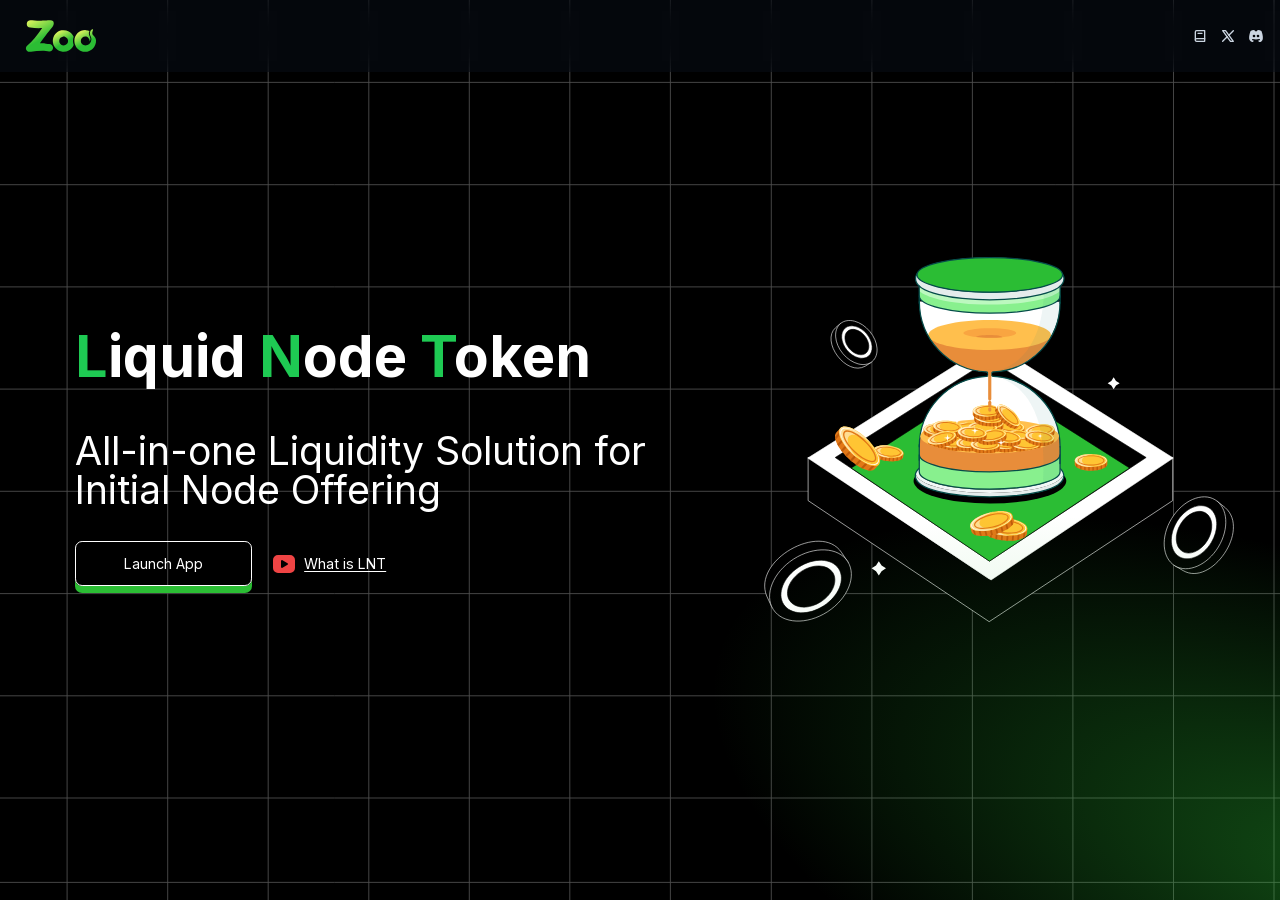
==== commit 8f468a15: "deploy: zoofiio/zoofi-ui@c3ad96f5bd2c3dca7d0fbaff91f0a8fdc690c869" ====
--- a/index.html
+++ b/index.html
@@ -1 +1 @@
-<!DOCTYPE html><html lang="en" class=""><head><meta charSet="utf-8"/><meta name="viewport" content="width=device-width, initial-scale=1"/><link rel="preload" href="/_next/static/media/a34f9d1faa5f3315-s.p.woff2" as="font" crossorigin="" type="font/woff2"/><link rel="stylesheet" href="/_next/static/css/1f2762fdd297c254.css" crossorigin="" data-precedence="next"/><link rel="stylesheet" href="/_next/static/css/cd888c9c7c39b3af.css" crossorigin="" data-precedence="next"/><link rel="preload" as="script" fetchPriority="low" href="/_next/static/chunks/webpack-1635e8c26efbf110.js" crossorigin=""/><script src="/_next/static/chunks/b05271e4-c2cccfcfc26bb742.js" async="" crossorigin=""></script><script src="/_next/static/chunks/604-b4e3979bbbb32a91.js" async="" crossorigin=""></script><script src="/_next/static/chunks/main-app-c304c4ea197c1be7.js" async="" crossorigin=""></script><script src="/_next/static/chunks/6dc81886-f9a5be699ef33087.js" async=""></script><script src="/_next/static/chunks/9297c78b-9f77800578a4e18d.js" async=""></script><script src="/_next/static/chunks/49819357-d922e72e25cfce19.js" async=""></script><script src="/_next/static/chunks/2fba7bc5-89b9ea202cdf7566.js" async=""></script><script src="/_next/static/chunks/08d1c80d-f03fdb9c16223738.js" async=""></script><script src="/_next/static/chunks/6799-e0120ff2239e37d8.js" async=""></script><script src="/_next/static/chunks/1536-11253d8ebd2993e1.js" async=""></script><script src="/_next/static/chunks/5207-a8f092bdf21e304c.js" async=""></script><script src="/_next/static/chunks/5413-62126eedf27c61c5.js" async=""></script><script src="/_next/static/chunks/2431-0dc1a3263fba19c1.js" async=""></script><script src="/_next/static/chunks/1476-df3da821f4e9ccd6.js" async=""></script><script src="/_next/static/chunks/7543-e1733bcf9a5138fd.js" async=""></script><script src="/_next/static/chunks/8724-1ba302367a1297f8.js" async=""></script><script src="/_next/static/chunks/2045-d4f3bfd3e4900781.js" async=""></script><script src="/_next/static/chunks/634-8846b917d24aa81c.js" async=""></script><script src="/_next/static/chunks/9978-04c2349ffc6d2df6.js" async=""></script><script src="/_next/static/chunks/app/layout-6b46381b07174688.js" async=""></script><script src="/_next/static/chunks/3960-c93caacaca07e617.js" async=""></script><script src="/_next/static/chunks/5985-a495ece8d749c29c.js" async=""></script><script src="/_next/static/chunks/app/page-176dc7665c4c8ad5.js" async=""></script><link rel="preload" href="https://telegram.org/js/telegram-web-app.js?56" as="script"/><title>Zoo Finance</title><meta name="description" content="A Structured Protocol for Better Liquidity Utilization"/><meta property="og:title" content="Zoo Finance"/><meta property="og:description" content="A Structured Protocol for Better Liquidity Utilization"/><meta property="og:image" content="https://zoofi.io/Welcome.jpg"/><meta property="og:type" content="website"/><meta name="twitter:card" content="summary_large_image"/><meta name="twitter:title" content="Zoo Finance"/><meta name="twitter:description" content="A Structured Protocol for Better Liquidity Utilization"/><meta name="twitter:image" content="https://zoofi.io/Welcome.jpg"/><link rel="icon" href="/icon.svg?79cb9bbc81d79543" type="image/svg+xml" sizes="any"/><meta name="next-size-adjust"/><script src="/_next/static/chunks/polyfills-c67a75d1b6f99dc8.js" crossorigin="" noModule=""></script></head><body class="__className_d65c78 bg-stone-50 dark:bg-slate-950 dark:text-slate-50"><div class="top-loader fixed z-10 top-0 left-0 invisible"></div><div id="tooltip-root" class="fixed left-0 top-0 z-[60]"></div><script src="/_next/static/chunks/webpack-1635e8c26efbf110.js" crossorigin="" async=""></script><script>(self.__next_f=self.__next_f||[]).push([0]);self.__next_f.push([2,null])</script><script>self.__next_f.push([1,"1:HL[\"/_next/static/media/a34f9d1faa5f3315-s.p.woff2\",\"font\",{\"crossOrigin\":\"\",\"type\":\"font/woff2\"}]\n2:HL[\"/_next/static/css/1f2762fdd297c254.css\",\"style\",{\"crossOrigin\":\"\"}]\n3:HL[\"/_next/static/css/cd888c9c7c39b3af.css\",\"style\",{\"crossOrigin\":\"\"}]\n0:\"$L4\"\n"])</script><script>self.__next_f.push([1,"5:I[24358,[],\"\"]\n7:I[72952,[],\"\"]\n"])</script><script>self.__next_f.push([1,"8:I[51153,[\"7495\",\"static/chunks/6dc81886-f9a5be699ef33087.js\",\"4881\",\"static/chunks/9297c78b-9f77800578a4e18d.js\",\"7622\",\"static/chunks/49819357-d922e72e25cfce19.js\",\"7073\",\"static/chunks/2fba7bc5-89b9ea202cdf7566.js\",\"6377\",\"static/chunks/08d1c80d-f03fdb9c16223738.js\",\"6799\",\"static/chunks/6799-e0120ff2239e37d8.js\",\"1536\",\"static/chunks/1536-11253d8ebd2993e1.js\",\"5207\",\"static/chunks/5207-a8f092bdf21e304c.js\",\"5413\",\"static/chunks/5413-62126eedf27c61c5.js\",\"2431\",\"static/chunks/2431-0dc1a3263fba19c1.js\",\"1476\",\"static/chunks/1476-df3da821f4e9ccd6.js\",\"7543\",\"static/chunks/7543-e1733bcf9a5138fd.js\",\"8724\",\"static/chunks/8724-1ba302367a1297f8.js\",\"2045\",\"static/chunks/2045-d4f3bfd3e4900781.js\",\"634\",\"static/chunks/634-8846b917d24aa81c.js\",\"9978\",\"static/chunks/9978-04c2349ffc6d2df6.js\",\"3185\",\"static/chunks/app/layout-6b46381b07174688.js\"],\"\"]\n"])</script><script>self.__next_f.push([1,"9:I[79946,[\"7495\",\"static/chunks/6dc81886-f9a5be699ef33087.js\",\"4881\",\"static/chunks/9297c78b-9f77800578a4e18d.js\",\"7622\",\"static/chunks/49819357-d922e72e25cfce19.js\",\"7073\",\"static/chunks/2fba7bc5-89b9ea202cdf7566.js\",\"6377\",\"static/chunks/08d1c80d-f03fdb9c16223738.js\",\"6799\",\"static/chunks/6799-e0120ff2239e37d8.js\",\"1536\",\"static/chunks/1536-11253d8ebd2993e1.js\",\"5207\",\"static/chunks/5207-a8f092bdf21e304c.js\",\"5413\",\"static/chunks/5413-62126eedf27c61c5.js\",\"2431\",\"static/chunks/2431-0dc1a3263fba19c1.js\",\"1476\",\"static/chunks/1476-df3da821f4e9ccd6.js\",\"7543\",\"static/chunks/7543-e1733bcf9a5138fd.js\",\"8724\",\"static/chunks/8724-1ba302367a1297f8.js\",\"2045\",\"static/chunks/2045-d4f3bfd3e4900781.js\",\"634\",\"static/chunks/634-8846b917d24aa81c.js\",\"9978\",\"static/chunks/9978-04c2349ffc6d2df6.js\",\"3185\",\"static/chunks/app/layout-6b46381b07174688.js\"],\"\"]\n"])</script><script>self.__next_f.push([1,"a:I[4002,[],\"\"]\nb:I[14025,[],\"\"]\nd:I[34911,[],\"\"]\n"])</script><script>self.__next_f.push([1,"e:I[17465,[\"7495\",\"static/chunks/6dc81886-f9a5be699ef33087.js\",\"4881\",\"static/chunks/9297c78b-9f77800578a4e18d.js\",\"7622\",\"static/chunks/49819357-d922e72e25cfce19.js\",\"7073\",\"static/chunks/2fba7bc5-89b9ea202cdf7566.js\",\"6799\",\"static/chunks/6799-e0120ff2239e37d8.js\",\"1536\",\"static/chunks/1536-11253d8ebd2993e1.js\",\"3960\",\"static/chunks/3960-c93caacaca07e617.js\",\"2431\",\"static/chunks/2431-0dc1a3263fba19c1.js\",\"2045\",\"static/chunks/2045-d4f3bfd3e4900781.js\",\"5985\",\"static/chunks/5985-a495ece8d749c29c.js\",\"1931\",\"static/chunks/app/page-176dc7665c4c8ad5.js\"],\"\"]\n"])</script><script>self.__next_f.push([1,"4:[[[\"$\",\"link\",\"0\",{\"rel\":\"stylesheet\",\"href\":\"/_next/static/css/1f2762fdd297c254.css\",\"precedence\":\"next\",\"crossOrigin\":\"\"}],[\"$\",\"link\",\"1\",{\"rel\":\"stylesheet\",\"href\":\"/_next/static/css/cd888c9c7c39b3af.css\",\"precedence\":\"next\",\"crossOrigin\":\"\"}]],[\"$\",\"$L5\",null,{\"buildId\":\"r8gowLyKfFF3hF4jMMPqb\",\"assetPrefix\":\"\",\"initialCanonicalUrl\":\"/\",\"initialTree\":[\"\",{\"children\":[\"__PAGE__\",{}]},\"$undefined\",\"$undefined\",true],\"initialHead\":[false,\"$L6\"],\"globalErrorComponent\":\"$7\",\"children\":[null,[\"$\",\"html\",null,{\"lang\":\"en\",\"className\":\"\",\"suppressHydrationWarning\":true,\"children\":[[\"$\",\"head\",null,{\"children\":[\"$\",\"$L8\",null,{\"src\":\"https://telegram.org/js/telegram-web-app.js?56\",\"defer\":true}]}],[\"$\",\"body\",null,{\"className\":\"__className_d65c78 bg-stone-50 dark:bg-slate-950 dark:text-slate-50\",\"children\":[[\"$\",\"$L9\",null,{\"children\":[\"$\",\"$La\",null,{\"parallelRouterKey\":\"children\",\"segmentPath\":[\"children\"],\"loading\":\"$undefined\",\"loadingStyles\":\"$undefined\",\"hasLoading\":false,\"error\":\"$undefined\",\"errorStyles\":\"$undefined\",\"template\":[\"$\",\"$Lb\",null,{}],\"templateStyles\":\"$undefined\",\"notFound\":[[\"$\",\"title\",null,{\"children\":\"404: This page could not be found.\"}],[\"$\",\"div\",null,{\"style\":{\"fontFamily\":\"system-ui,\\\"Segoe UI\\\",Roboto,Helvetica,Arial,sans-serif,\\\"Apple Color Emoji\\\",\\\"Segoe UI Emoji\\\"\",\"height\":\"100vh\",\"textAlign\":\"center\",\"display\":\"flex\",\"flexDirection\":\"column\",\"alignItems\":\"center\",\"justifyContent\":\"center\"},\"children\":[\"$\",\"div\",null,{\"children\":[[\"$\",\"style\",null,{\"dangerouslySetInnerHTML\":{\"__html\":\"body{color:#000;background:#fff;margin:0}.next-error-h1{border-right:1px solid rgba(0,0,0,.3)}@media (prefers-color-scheme:dark){body{color:#fff;background:#000}.next-error-h1{border-right:1px solid rgba(255,255,255,.3)}}\"}}],[\"$\",\"h1\",null,{\"className\":\"next-error-h1\",\"style\":{\"display\":\"inline-block\",\"margin\":\"0 20px 0 0\",\"padding\":\"0 23px 0 0\",\"fontSize\":24,\"fontWeight\":500,\"verticalAlign\":\"top\",\"lineHeight\":\"49px\"},\"children\":\"404\"}],[\"$\",\"div\",null,{\"style\":{\"display\":\"inline-block\"},\"children\":[\"$\",\"h2\",null,{\"style\":{\"fontSize\":14,\"fontWeight\":400,\"lineHeight\":\"49px\",\"margin\":0},\"children\":\"This page could not be found.\"}]}]]}]}]],\"notFoundStyles\":[],\"childProp\":{\"current\":[\"$Lc\",[\"$\",\"$Ld\",null,{\"propsForComponent\":{\"params\":{}},\"Component\":\"$e\",\"isStaticGeneration\":true}],null],\"segment\":\"__PAGE__\"},\"styles\":[]}]}],[\"$\",\"div\",null,{\"id\":\"tooltip-root\",\"className\":\"fixed left-0 top-0 z-[60]\"}]]}]]}],null]}]]\n"])</script><script>self.__next_f.push([1,"6:[[\"$\",\"meta\",\"0\",{\"charSet\":\"utf-8\"}],[\"$\",\"title\",\"1\",{\"children\":\"Zoo Finance\"}],[\"$\",\"meta\",\"2\",{\"name\":\"description\",\"content\":\"A Structured Protocol for Better Liquidity Utilization\"}],[\"$\",\"meta\",\"3\",{\"name\":\"viewport\",\"content\":\"width=device-width, initial-scale=1\"}],[\"$\",\"meta\",\"4\",{\"property\":\"og:title\",\"content\":\"Zoo Finance\"}],[\"$\",\"meta\",\"5\",{\"property\":\"og:description\",\"content\":\"A Structured Protocol for Better Liquidity Utilization\"}],[\"$\",\"meta\",\"6\",{\"property\":\"og:image\",\"content\":\"https://zoofi.io/Welcome.jpg\"}],[\"$\",\"meta\",\"7\",{\"property\":\"og:type\",\"content\":\"website\"}],[\"$\",\"meta\",\"8\",{\"name\":\"twitter:card\",\"content\":\"summary_large_image\"}],[\"$\",\"meta\",\"9\",{\"name\":\"twitter:title\",\"content\":\"Zoo Finance\"}],[\"$\",\"meta\",\"10\",{\"name\":\"twitter:description\",\"content\":\"A Structured Protocol for Better Liquidity Utilization\"}],[\"$\",\"meta\",\"11\",{\"name\":\"twitter:image\",\"content\":\"https://zoofi.io/Welcome.jpg\"}],[\"$\",\"link\",\"12\",{\"rel\":\"icon\",\"href\":\"/icon.svg?79cb9bbc81d79543\",\"type\":\"image/svg+xml\",\"sizes\":\"any\"}],[\"$\",\"meta\",\"13\",{\"name\":\"next-size-adjust\"}]]\n"])</script><script>self.__next_f.push([1,"c:null\n"])</script></body></html>+<!DOCTYPE html><html lang="en" class=""><head><meta charSet="utf-8"/><meta name="viewport" content="width=device-width, initial-scale=1"/><link rel="preload" href="/_next/static/media/e4af272ccee01ff0-s.p.woff2" as="font" crossorigin="" type="font/woff2"/><link rel="stylesheet" href="/_next/static/css/5e116f2d1c732069.css" crossorigin="" data-precedence="next"/><link rel="stylesheet" href="/_next/static/css/cd888c9c7c39b3af.css" crossorigin="" data-precedence="next"/><link rel="preload" as="script" fetchPriority="low" href="/_next/static/chunks/webpack-df3d0054bb57863f.js" crossorigin=""/><script src="/_next/static/chunks/b05271e4-c2cccfcfc26bb742.js" async="" crossorigin=""></script><script src="/_next/static/chunks/604-b4e3979bbbb32a91.js" async="" crossorigin=""></script><script src="/_next/static/chunks/main-app-c304c4ea197c1be7.js" async="" crossorigin=""></script><script src="/_next/static/chunks/6dc81886-f9a5be699ef33087.js" async=""></script><script src="/_next/static/chunks/9297c78b-9f77800578a4e18d.js" async=""></script><script src="/_next/static/chunks/49819357-d922e72e25cfce19.js" async=""></script><script src="/_next/static/chunks/2fba7bc5-89b9ea202cdf7566.js" async=""></script><script src="/_next/static/chunks/08d1c80d-f03fdb9c16223738.js" async=""></script><script src="/_next/static/chunks/6799-e0120ff2239e37d8.js" async=""></script><script src="/_next/static/chunks/1536-11253d8ebd2993e1.js" async=""></script><script src="/_next/static/chunks/5207-a8f092bdf21e304c.js" async=""></script><script src="/_next/static/chunks/5413-62126eedf27c61c5.js" async=""></script><script src="/_next/static/chunks/2431-0dc1a3263fba19c1.js" async=""></script><script src="/_next/static/chunks/1476-df3da821f4e9ccd6.js" async=""></script><script src="/_next/static/chunks/7543-e1733bcf9a5138fd.js" async=""></script><script src="/_next/static/chunks/8724-a336b488c60b17c8.js" async=""></script><script src="/_next/static/chunks/2045-d4f3bfd3e4900781.js" async=""></script><script src="/_next/static/chunks/634-8846b917d24aa81c.js" async=""></script><script src="/_next/static/chunks/9978-04c2349ffc6d2df6.js" async=""></script><script src="/_next/static/chunks/app/layout-6b46381b07174688.js" async=""></script><script src="/_next/static/chunks/3960-c93caacaca07e617.js" async=""></script><script src="/_next/static/chunks/5985-a495ece8d749c29c.js" async=""></script><script src="/_next/static/chunks/app/page-678c3d1ea4345eb9.js" async=""></script><link rel="preload" href="https://telegram.org/js/telegram-web-app.js?56" as="script"/><title>Zoo Finance</title><meta name="description" content="A Structured Protocol for Better Liquidity Utilization"/><meta property="og:title" content="Zoo Finance"/><meta property="og:description" content="A Structured Protocol for Better Liquidity Utilization"/><meta property="og:image" content="https://zoofi.io/Welcome.jpg"/><meta property="og:type" content="website"/><meta name="twitter:card" content="summary_large_image"/><meta name="twitter:title" content="Zoo Finance"/><meta name="twitter:description" content="A Structured Protocol for Better Liquidity Utilization"/><meta name="twitter:image" content="https://zoofi.io/Welcome.jpg"/><link rel="icon" href="/icon.svg?79cb9bbc81d79543" type="image/svg+xml" sizes="any"/><meta name="next-size-adjust"/><script src="/_next/static/chunks/polyfills-c67a75d1b6f99dc8.js" crossorigin="" noModule=""></script></head><body class="__className_f367f3 bg-stone-50 dark:bg-slate-950 dark:text-slate-50"><div class="top-loader fixed z-10 top-0 left-0 invisible"></div><div id="tooltip-root" class="fixed left-0 top-0 z-[60]"></div><script src="/_next/static/chunks/webpack-df3d0054bb57863f.js" crossorigin="" async=""></script><script>(self.__next_f=self.__next_f||[]).push([0]);self.__next_f.push([2,null])</script><script>self.__next_f.push([1,"1:HL[\"/_next/static/media/e4af272ccee01ff0-s.p.woff2\",\"font\",{\"crossOrigin\":\"\",\"type\":\"font/woff2\"}]\n2:HL[\"/_next/static/css/5e116f2d1c732069.css\",\"style\",{\"crossOrigin\":\"\"}]\n3:HL[\"/_next/static/css/cd888c9c7c39b3af.css\",\"style\",{\"crossOrigin\":\"\"}]\n0:\"$L4\"\n"])</script><script>self.__next_f.push([1,"5:I[24358,[],\"\"]\n7:I[72952,[],\"\"]\n"])</script><script>self.__next_f.push([1,"8:I[51153,[\"7495\",\"static/chunks/6dc81886-f9a5be699ef33087.js\",\"4881\",\"static/chunks/9297c78b-9f77800578a4e18d.js\",\"7622\",\"static/chunks/49819357-d922e72e25cfce19.js\",\"7073\",\"static/chunks/2fba7bc5-89b9ea202cdf7566.js\",\"6377\",\"static/chunks/08d1c80d-f03fdb9c16223738.js\",\"6799\",\"static/chunks/6799-e0120ff2239e37d8.js\",\"1536\",\"static/chunks/1536-11253d8ebd2993e1.js\",\"5207\",\"static/chunks/5207-a8f092bdf21e304c.js\",\"5413\",\"static/chunks/5413-62126eedf27c61c5.js\",\"2431\",\"static/chunks/2431-0dc1a3263fba19c1.js\",\"1476\",\"static/chunks/1476-df3da821f4e9ccd6.js\",\"7543\",\"static/chunks/7543-e1733bcf9a5138fd.js\",\"8724\",\"static/chunks/8724-a336b488c60b17c8.js\",\"2045\",\"static/chunks/2045-d4f3bfd3e4900781.js\",\"634\",\"static/chunks/634-8846b917d24aa81c.js\",\"9978\",\"static/chunks/9978-04c2349ffc6d2df6.js\",\"3185\",\"static/chunks/app/layout-6b46381b07174688.js\"],\"\"]\n"])</script><script>self.__next_f.push([1,"9:I[79946,[\"7495\",\"static/chunks/6dc81886-f9a5be699ef33087.js\",\"4881\",\"static/chunks/9297c78b-9f77800578a4e18d.js\",\"7622\",\"static/chunks/49819357-d922e72e25cfce19.js\",\"7073\",\"static/chunks/2fba7bc5-89b9ea202cdf7566.js\",\"6377\",\"static/chunks/08d1c80d-f03fdb9c16223738.js\",\"6799\",\"static/chunks/6799-e0120ff2239e37d8.js\",\"1536\",\"static/chunks/1536-11253d8ebd2993e1.js\",\"5207\",\"static/chunks/5207-a8f092bdf21e304c.js\",\"5413\",\"static/chunks/5413-62126eedf27c61c5.js\",\"2431\",\"static/chunks/2431-0dc1a3263fba19c1.js\",\"1476\",\"static/chunks/1476-df3da821f4e9ccd6.js\",\"7543\",\"static/chunks/7543-e1733bcf9a5138fd.js\",\"8724\",\"static/chunks/8724-a336b488c60b17c8.js\",\"2045\",\"static/chunks/2045-d4f3bfd3e4900781.js\",\"634\",\"static/chunks/634-8846b917d24aa81c.js\",\"9978\",\"static/chunks/9978-04c2349ffc6d2df6.js\",\"3185\",\"static/chunks/app/layout-6b46381b07174688.js\"],\"\"]\n"])</script><script>self.__next_f.push([1,"a:I[4002,[],\"\"]\nb:I[14025,[],\"\"]\nd:I[34911,[],\"\"]\n"])</script><script>self.__next_f.push([1,"e:I[17465,[\"7495\",\"static/chunks/6dc81886-f9a5be699ef33087.js\",\"4881\",\"static/chunks/9297c78b-9f77800578a4e18d.js\",\"7622\",\"static/chunks/49819357-d922e72e25cfce19.js\",\"7073\",\"static/chunks/2fba7bc5-89b9ea202cdf7566.js\",\"6799\",\"static/chunks/6799-e0120ff2239e37d8.js\",\"1536\",\"static/chunks/1536-11253d8ebd2993e1.js\",\"3960\",\"static/chunks/3960-c93caacaca07e617.js\",\"2431\",\"static/chunks/2431-0dc1a3263fba19c1.js\",\"2045\",\"static/chunks/2045-d4f3bfd3e4900781.js\",\"5985\",\"static/chunks/5985-a495ece8d749c29c.js\",\"1931\",\"static/chunks/app/page-678c3d1ea4345eb9.js\"],\"\"]\n"])</script><script>self.__next_f.push([1,"4:[[[\"$\",\"link\",\"0\",{\"rel\":\"stylesheet\",\"href\":\"/_next/static/css/5e116f2d1c732069.css\",\"precedence\":\"next\",\"crossOrigin\":\"\"}],[\"$\",\"link\",\"1\",{\"rel\":\"stylesheet\",\"href\":\"/_next/static/css/cd888c9c7c39b3af.css\",\"precedence\":\"next\",\"crossOrigin\":\"\"}]],[\"$\",\"$L5\",null,{\"buildId\":\"0t2VlsBx70cUUmdpAA5az\",\"assetPrefix\":\"\",\"initialCanonicalUrl\":\"/\",\"initialTree\":[\"\",{\"children\":[\"__PAGE__\",{}]},\"$undefined\",\"$undefined\",true],\"initialHead\":[false,\"$L6\"],\"globalErrorComponent\":\"$7\",\"children\":[null,[\"$\",\"html\",null,{\"lang\":\"en\",\"className\":\"\",\"suppressHydrationWarning\":true,\"children\":[[\"$\",\"head\",null,{\"children\":[\"$\",\"$L8\",null,{\"src\":\"https://telegram.org/js/telegram-web-app.js?56\",\"defer\":true}]}],[\"$\",\"body\",null,{\"className\":\"__className_f367f3 bg-stone-50 dark:bg-slate-950 dark:text-slate-50\",\"children\":[[\"$\",\"$L9\",null,{\"children\":[\"$\",\"$La\",null,{\"parallelRouterKey\":\"children\",\"segmentPath\":[\"children\"],\"loading\":\"$undefined\",\"loadingStyles\":\"$undefined\",\"hasLoading\":false,\"error\":\"$undefined\",\"errorStyles\":\"$undefined\",\"template\":[\"$\",\"$Lb\",null,{}],\"templateStyles\":\"$undefined\",\"notFound\":[[\"$\",\"title\",null,{\"children\":\"404: This page could not be found.\"}],[\"$\",\"div\",null,{\"style\":{\"fontFamily\":\"system-ui,\\\"Segoe UI\\\",Roboto,Helvetica,Arial,sans-serif,\\\"Apple Color Emoji\\\",\\\"Segoe UI Emoji\\\"\",\"height\":\"100vh\",\"textAlign\":\"center\",\"display\":\"flex\",\"flexDirection\":\"column\",\"alignItems\":\"center\",\"justifyContent\":\"center\"},\"children\":[\"$\",\"div\",null,{\"children\":[[\"$\",\"style\",null,{\"dangerouslySetInnerHTML\":{\"__html\":\"body{color:#000;background:#fff;margin:0}.next-error-h1{border-right:1px solid rgba(0,0,0,.3)}@media (prefers-color-scheme:dark){body{color:#fff;background:#000}.next-error-h1{border-right:1px solid rgba(255,255,255,.3)}}\"}}],[\"$\",\"h1\",null,{\"className\":\"next-error-h1\",\"style\":{\"display\":\"inline-block\",\"margin\":\"0 20px 0 0\",\"padding\":\"0 23px 0 0\",\"fontSize\":24,\"fontWeight\":500,\"verticalAlign\":\"top\",\"lineHeight\":\"49px\"},\"children\":\"404\"}],[\"$\",\"div\",null,{\"style\":{\"display\":\"inline-block\"},\"children\":[\"$\",\"h2\",null,{\"style\":{\"fontSize\":14,\"fontWeight\":400,\"lineHeight\":\"49px\",\"margin\":0},\"children\":\"This page could not be found.\"}]}]]}]}]],\"notFoundStyles\":[],\"childProp\":{\"current\":[\"$Lc\",[\"$\",\"$Ld\",null,{\"propsForComponent\":{\"params\":{}},\"Component\":\"$e\",\"isStaticGeneration\":true}],null],\"segment\":\"__PAGE__\"},\"styles\":[]}]}],[\"$\",\"div\",null,{\"id\":\"tooltip-root\",\"className\":\"fixed left-0 top-0 z-[60]\"}]]}]]}],null]}]]\n"])</script><script>self.__next_f.push([1,"6:[[\"$\",\"meta\",\"0\",{\"charSet\":\"utf-8\"}],[\"$\",\"title\",\"1\",{\"children\":\"Zoo Finance\"}],[\"$\",\"meta\",\"2\",{\"name\":\"description\",\"content\":\"A Structured Protocol for Better Liquidity Utilization\"}],[\"$\",\"meta\",\"3\",{\"name\":\"viewport\",\"content\":\"width=device-width, initial-scale=1\"}],[\"$\",\"meta\",\"4\",{\"property\":\"og:title\",\"content\":\"Zoo Finance\"}],[\"$\",\"meta\",\"5\",{\"property\":\"og:description\",\"content\":\"A Structured Protocol for Better Liquidity Utilization\"}],[\"$\",\"meta\",\"6\",{\"property\":\"og:image\",\"content\":\"https://zoofi.io/Welcome.jpg\"}],[\"$\",\"meta\",\"7\",{\"property\":\"og:type\",\"content\":\"website\"}],[\"$\",\"meta\",\"8\",{\"name\":\"twitter:card\",\"content\":\"summary_large_image\"}],[\"$\",\"meta\",\"9\",{\"name\":\"twitter:title\",\"content\":\"Zoo Finance\"}],[\"$\",\"meta\",\"10\",{\"name\":\"twitter:description\",\"content\":\"A Structured Protocol for Better Liquidity Utilization\"}],[\"$\",\"meta\",\"11\",{\"name\":\"twitter:image\",\"content\":\"https://zoofi.io/Welcome.jpg\"}],[\"$\",\"link\",\"12\",{\"rel\":\"icon\",\"href\":\"/icon.svg?79cb9bbc81d79543\",\"type\":\"image/svg+xml\",\"sizes\":\"any\"}],[\"$\",\"meta\",\"13\",{\"name\":\"next-size-adjust\"}]]\n"])</script><script>self.__next_f.push([1,"c:null\n"])</script></body></html>
--- a/_next/static/css/5e116f2d1c732069.css
+++ b/_next/static/css/5e116f2d1c732069.css
@@ -0,0 +1 @@
+@font-face{font-family:swiper-icons;src:url("data:application/font-woff;charset=utf-8;base64, [base64]//wADZ2x5ZgAAAywAAADMAAAD2MHtryVoZWFkAAABbAAAADAAAAA2E2+eoWhoZWEAAAGcAAAAHwAAACQC9gDzaG10eAAAAigAAAAZAAAArgJkABFsb2NhAAAC0AAAAFoAAABaFQAUGG1heHAAAAG8AAAAHwAAACAAcABAbmFtZQAAA/gAAAE5AAACXvFdBwlwb3N0AAAFNAAAAGIAAACE5s74hXjaY2BkYGAAYpf5Hu/j+W2+MnAzMYDAzaX6QjD6/4//Bxj5GA8AuRwMYGkAPywL13jaY2BkYGA88P8Agx4j+/8fQDYfA1AEBWgDAIB2BOoAeNpjYGRgYNBh4GdgYgABEMnIABJzYNADCQAACWgAsQB42mNgYfzCOIGBlYGB0YcxjYGBwR1Kf2WQZGhhYGBiYGVmgAFGBiQQkOaawtDAoMBQxXjg/wEGPcYDDA4wNUA2CCgwsAAAO4EL6gAAeNpj2M0gyAACqxgGNWBkZ2D4/wMA+xkDdgAAAHjaY2BgYGaAYBkGRgYQiAHyGMF8FgYHIM3DwMHABGQrMOgyWDLEM1T9/w8UBfEMgLzE////P/5//f/V/xv+r4eaAAeMbAxwIUYmIMHEgKYAYjUcsDAwsLKxc3BycfPw8jEQA/[base64]/uznmfPFBNODM2K7MTQ45YEAZqGP81AmGGcF3iPqOop0r1SPTaTbVkfUe4HXj97wYE+yNwWYxwWu4v1ugWHgo3S1XdZEVqWM7ET0cfnLGxWfkgR42o2PvWrDMBSFj/IHLaF0zKjRgdiVMwScNRAoWUoH78Y2icB/yIY09An6AH2Bdu/UB+yxopYshQiEvnvu0dURgDt8QeC8PDw7Fpji3fEA4z/PEJ6YOB5hKh4dj3EvXhxPqH/SKUY3rJ7srZ4FZnh1PMAtPhwP6fl2PMJMPDgeQ4rY8YT6Gzao0eAEA409DuggmTnFnOcSCiEiLMgxCiTI6Cq5DZUd3Qmp10vO0LaLTd2cjN4fOumlc7lUYbSQcZFkutRG7g6JKZKy0RmdLY680CDnEJ+UMkpFFe1RN7nxdVpXrC4aTtnaurOnYercZg2YVmLN/d/gczfEimrE/fs/bOuq29Zmn8tloORaXgZgGa78yO9/cnXm2BpaGvq25Dv9S4E9+5SIc9PqupJKhYFSSl47+Qcr1mYNAAAAeNptw0cKwkAAAMDZJA8Q7OUJvkLsPfZ6zFVERPy8qHh2YER+3i/BP83vIBLLySsoKimrqKqpa2hp6+jq6RsYGhmbmJqZSy0sraxtbO3sHRydnEMU4uR6yx7JJXveP7WrDycAAAAAAAH//wACeNpjYGRgYOABYhkgZgJCZgZNBkYGLQZtIJsFLMYAAAw3ALgAeNolizEKgDAQBCchRbC2sFER0YD6qVQiBCv/H9ezGI6Z5XBAw8CBK/m5iQQVauVbXLnOrMZv2oLdKFa8Pjuru2hJzGabmOSLzNMzvutpB3N42mNgZGBg4GKQYzBhYMxJLMlj4GBgAYow/P/PAJJhLM6sSoWKfWCAAwDAjgbRAAB42mNgYGBkAIIbCZo5IPrmUn0hGA0AO8EFTQAA");font-weight:400;font-style:normal}:root{--swiper-theme-color:#007aff}:host{position:relative;display:block;margin-left:auto;margin-right:auto;z-index:1}.swiper{margin-left:auto;margin-right:auto;position:relative;overflow:hidden;list-style:none;padding:0;z-index:1;display:block}.swiper-vertical>.swiper-wrapper{flex-direction:column}.swiper-wrapper{position:relative;width:100%;height:100%;z-index:1;display:flex;transition-property:transform;transition-timing-function:var(--swiper-wrapper-transition-timing-function,initial);box-sizing:content-box}.swiper-android .swiper-slide,.swiper-ios .swiper-slide,.swiper-wrapper{transform:translateZ(0)}.swiper-horizontal{touch-action:pan-y}.swiper-vertical{touch-action:pan-x}.swiper-slide{flex-shrink:0;width:100%;height:100%;position:relative;transition-property:transform;display:block}.swiper-slide-invisible-blank{visibility:hidden}.swiper-autoheight,.swiper-autoheight .swiper-slide{height:auto}.swiper-autoheight .swiper-wrapper{align-items:flex-start;transition-property:transform,height}.swiper-backface-hidden .swiper-slide{transform:translateZ(0);backface-visibility:hidden}.swiper-3d.swiper-css-mode .swiper-wrapper{perspective:1200px}.swiper-3d .swiper-wrapper{transform-style:preserve-3d}.swiper-3d{perspective:1200px}.swiper-3d .swiper-cube-shadow,.swiper-3d .swiper-slide{transform-style:preserve-3d}.swiper-css-mode>.swiper-wrapper{overflow:auto;scrollbar-width:none;-ms-overflow-style:none}.swiper-css-mode>.swiper-wrapper::-webkit-scrollbar{display:none}.swiper-css-mode>.swiper-wrapper>.swiper-slide{scroll-snap-align:start start}.swiper-css-mode.swiper-horizontal>.swiper-wrapper{scroll-snap-type:x mandatory}.swiper-css-mode.swiper-vertical>.swiper-wrapper{scroll-snap-type:y mandatory}.swiper-css-mode.swiper-free-mode>.swiper-wrapper{scroll-snap-type:none}.swiper-css-mode.swiper-free-mode>.swiper-wrapper>.swiper-slide{scroll-snap-align:none}.swiper-css-mode.swiper-centered>.swiper-wrapper:before{content:"";flex-shrink:0;order:9999}.swiper-css-mode.swiper-centered>.swiper-wrapper>.swiper-slide{scroll-snap-align:center center;scroll-snap-stop:always}.swiper-css-mode.swiper-centered.swiper-horizontal>.swiper-wrapper>.swiper-slide:first-child{margin-inline-start:var(--swiper-centered-offset-before)}.swiper-css-mode.swiper-centered.swiper-horizontal>.swiper-wrapper:before{height:100%;min-height:1px;width:var(--swiper-centered-offset-after)}.swiper-css-mode.swiper-centered.swiper-vertical>.swiper-wrapper>.swiper-slide:first-child{margin-block-start:var(--swiper-centered-offset-before)}.swiper-css-mode.swiper-centered.swiper-vertical>.swiper-wrapper:before{width:100%;min-width:1px;height:var(--swiper-centered-offset-after)}.swiper-3d .swiper-slide-shadow,.swiper-3d .swiper-slide-shadow-bottom,.swiper-3d .swiper-slide-shadow-left,.swiper-3d .swiper-slide-shadow-right,.swiper-3d .swiper-slide-shadow-top{position:absolute;left:0;top:0;width:100%;height:100%;pointer-events:none;z-index:10}.swiper-3d .swiper-slide-shadow{background:rgba(0,0,0,.15)}.swiper-3d .swiper-slide-shadow-left{background-image:linear-gradient(270deg,rgba(0,0,0,.5),transparent)}.swiper-3d .swiper-slide-shadow-right{background-image:linear-gradient(90deg,rgba(0,0,0,.5),transparent)}.swiper-3d .swiper-slide-shadow-top{background-image:linear-gradient(0deg,rgba(0,0,0,.5),transparent)}.swiper-3d .swiper-slide-shadow-bottom{background-image:linear-gradient(180deg,rgba(0,0,0,.5),transparent)}.swiper-lazy-preloader{width:42px;height:42px;position:absolute;left:50%;top:50%;margin-left:-21px;margin-top:-21px;z-index:10;transform-origin:50%;box-sizing:border-box;border-radius:50%;border:4px solid var(--swiper-preloader-color,var(--swiper-theme-color));border-top:4px solid transparent}.swiper-watch-progress .swiper-slide-visible .swiper-lazy-preloader,.swiper:not(.swiper-watch-progress) .swiper-lazy-preloader{animation:swiper-preloader-spin 1s linear infinite}.swiper-lazy-preloader-white{--swiper-preloader-color:#fff}.swiper-lazy-preloader-black{--swiper-preloader-color:#000}@keyframes swiper-preloader-spin{0%{transform:rotate(0deg)}to{transform:rotate(1turn)}}.swiper-pagination{position:absolute;text-align:center;transition:opacity .3s;transform:translateZ(0);z-index:10}.swiper-pagination.swiper-pagination-hidden{opacity:0}.swiper-pagination-disabled>.swiper-pagination,.swiper-pagination.swiper-pagination-disabled{display:none!important}.swiper-horizontal>.swiper-pagination-bullets,.swiper-pagination-bullets.swiper-pagination-horizontal,.swiper-pagination-custom,.swiper-pagination-fraction{bottom:var(--swiper-pagination-bottom,8px);top:var(--swiper-pagination-top,auto);left:0;width:100%}.swiper-pagination-bullets-dynamic{overflow:hidden;font-size:0}.swiper-pagination-bullets-dynamic .swiper-pagination-bullet{transform:scale(.33);position:relative}.swiper-pagination-bullets-dynamic .swiper-pagination-bullet-active,.swiper-pagination-bullets-dynamic .swiper-pagination-bullet-active-main{transform:scale(1)}.swiper-pagination-bullets-dynamic .swiper-pagination-bullet-active-prev{transform:scale(.66)}.swiper-pagination-bullets-dynamic .swiper-pagination-bullet-active-prev-prev{transform:scale(.33)}.swiper-pagination-bullets-dynamic .swiper-pagination-bullet-active-next{transform:scale(.66)}.swiper-pagination-bullets-dynamic .swiper-pagination-bullet-active-next-next{transform:scale(.33)}.swiper-pagination-bullet{width:var(--swiper-pagination-bullet-width,var(--swiper-pagination-bullet-size,8px));height:var(--swiper-pagination-bullet-height,var(--swiper-pagination-bullet-size,8px));display:inline-block;border-radius:var(--swiper-pagination-bullet-border-radius,50%);background:var(--swiper-pagination-bullet-inactive-color,#000);opacity:var(--swiper-pagination-bullet-inactive-opacity,.2)}button.swiper-pagination-bullet{border:none;margin:0;padding:0;box-shadow:none;-webkit-appearance:none;-moz-appearance:none;appearance:none}.swiper-pagination-clickable .swiper-pagination-bullet{cursor:pointer}.swiper-pagination-bullet:only-child{display:none!important}.swiper-pagination-bullet-active{opacity:var(--swiper-pagination-bullet-opacity,1);background:var(--swiper-pagination-color,var(--swiper-theme-color))}.swiper-pagination-vertical.swiper-pagination-bullets,.swiper-vertical>.swiper-pagination-bullets{right:var(--swiper-pagination-right,8px);left:var(--swiper-pagination-left,auto);top:50%;transform:translate3d(0,-50%,0)}.swiper-pagination-vertical.swiper-pagination-bullets .swiper-pagination-bullet,.swiper-vertical>.swiper-pagination-bullets .swiper-pagination-bullet{margin:var(--swiper-pagination-bullet-vertical-gap,6px) 0;display:block}.swiper-pagination-vertical.swiper-pagination-bullets.swiper-pagination-bullets-dynamic,.swiper-vertical>.swiper-pagination-bullets.swiper-pagination-bullets-dynamic{top:50%;transform:translateY(-50%);width:8px}.swiper-pagination-vertical.swiper-pagination-bullets.swiper-pagination-bullets-dynamic .swiper-pagination-bullet,.swiper-vertical>.swiper-pagination-bullets.swiper-pagination-bullets-dynamic .swiper-pagination-bullet{display:inline-block;transition:transform .2s,top .2s}.swiper-horizontal>.swiper-pagination-bullets .swiper-pagination-bullet,.swiper-pagination-horizontal.swiper-pagination-bullets .swiper-pagination-bullet{margin:0 var(--swiper-pagination-bullet-horizontal-gap,4px)}.swiper-horizontal>.swiper-pagination-bullets.swiper-pagination-bullets-dynamic,.swiper-pagination-horizontal.swiper-pagination-bullets.swiper-pagination-bullets-dynamic{left:50%;transform:translateX(-50%);white-space:nowrap}.swiper-horizontal>.swiper-pagination-bullets.swiper-pagination-bullets-dynamic .swiper-pagination-bullet,.swiper-pagination-horizontal.swiper-pagination-bullets.swiper-pagination-bullets-dynamic .swiper-pagination-bullet{transition:transform .2s,left .2s}.swiper-horizontal.swiper-rtl>.swiper-pagination-bullets-dynamic .swiper-pagination-bullet{transition:transform .2s,right .2s}.swiper-pagination-fraction{color:var(--swiper-pagination-fraction-color,inherit)}.swiper-pagination-progressbar{background:var(--swiper-pagination-progressbar-bg-color,rgba(0,0,0,.25));position:absolute}.swiper-pagination-progressbar .swiper-pagination-progressbar-fill{background:var(--swiper-pagination-color,var(--swiper-theme-color));position:absolute;left:0;top:0;width:100%;height:100%;transform:scale(0);transform-origin:left top}.swiper-rtl .swiper-pagination-progressbar .swiper-pagination-progressbar-fill{transform-origin:right top}.swiper-horizontal>.swiper-pagination-progressbar,.swiper-pagination-progressbar.swiper-pagination-horizontal,.swiper-pagination-progressbar.swiper-pagination-vertical.swiper-pagination-progressbar-opposite,.swiper-vertical>.swiper-pagination-progressbar.swiper-pagination-progressbar-opposite{width:100%;height:var(--swiper-pagination-progressbar-size,4px);left:0;top:0}.swiper-horizontal>.swiper-pagination-progressbar.swiper-pagination-progressbar-opposite,.swiper-pagination-progressbar.swiper-pagination-horizontal.swiper-pagination-progressbar-opposite,.swiper-pagination-progressbar.swiper-pagination-vertical,.swiper-vertical>.swiper-pagination-progressbar{width:var(--swiper-pagination-progressbar-size,4px);height:100%;left:0;top:0}.swiper-pagination-lock{display:none}:root{--swiper-navigation-size:44px}.swiper-button-next,.swiper-button-prev{position:absolute;top:var(--swiper-navigation-top-offset,50%);width:calc(var(--swiper-navigation-size) / 44 * 27);height:var(--swiper-navigation-size);margin-top:calc(0px - (var(--swiper-navigation-size) / 2));z-index:10;cursor:pointer;display:flex;align-items:center;justify-content:center;color:var(--swiper-navigation-color,var(--swiper-theme-color))}.swiper-button-next.swiper-button-disabled,.swiper-button-prev.swiper-button-disabled{opacity:.35;cursor:auto;pointer-events:none}.swiper-button-next.swiper-button-hidden,.swiper-button-prev.swiper-button-hidden{opacity:0;cursor:auto;pointer-events:none}.swiper-navigation-disabled .swiper-button-next,.swiper-navigation-disabled .swiper-button-prev{display:none!important}.swiper-button-next svg,.swiper-button-prev svg{width:100%;height:100%;-o-object-fit:contain;object-fit:contain;transform-origin:center}.swiper-rtl .swiper-button-next svg,.swiper-rtl .swiper-button-prev svg{transform:rotate(180deg)}.swiper-button-prev,.swiper-rtl .swiper-button-next{left:var(--swiper-navigation-sides-offset,10px);right:auto}.swiper-button-lock{display:none}.swiper-button-next:after,.swiper-button-prev:after{font-family:swiper-icons;font-size:var(--swiper-navigation-size);text-transform:none!important;letter-spacing:0;font-variant:normal;line-height:1}.swiper-button-prev:after,.swiper-rtl .swiper-button-next:after{content:"prev"}.swiper-button-next,.swiper-rtl .swiper-button-prev{right:var(--swiper-navigation-sides-offset,10px);left:auto}.swiper-button-next:after,.swiper-rtl .swiper-button-prev:after{content:"next"}[data-rk] .iekbcc0{border:0;box-sizing:border-box;font-size:100%;line-height:normal;margin:0;padding:0;text-align:left;vertical-align:baseline;-webkit-tap-highlight-color:transparent}[data-rk] .iekbcc1{list-style:none}[data-rk] .iekbcc2{quotes:none}[data-rk] .iekbcc2:after,[data-rk] .iekbcc2:before{content:""}[data-rk] .iekbcc3{border-collapse:collapse;border-spacing:0}[data-rk] .iekbcc4{-webkit-appearance:none;-moz-appearance:none;appearance:none}[data-rk] .iekbcc5{outline:none}[data-rk] .iekbcc5::-moz-placeholder{opacity:1}[data-rk] .iekbcc5::placeholder{opacity:1}[data-rk] .iekbcc6{background-color:transparent;color:inherit}[data-rk] .iekbcc7:disabled{opacity:1}[data-rk] .iekbcc7::-ms-expand,[data-rk] .iekbcc8::-ms-clear{display:none}[data-rk] .iekbcc8::-webkit-search-cancel-button{-webkit-appearance:none}[data-rk] .iekbcc9{background:none;cursor:pointer;text-align:left}[data-rk] .iekbcca{color:inherit;text-decoration:none}[data-rk] .ju367v0{align-items:flex-start}[data-rk] .ju367v2{align-items:flex-end}[data-rk] .ju367v4{align-items:center}[data-rk] .ju367v6{display:none}[data-rk] .ju367v8{display:block}[data-rk] .ju367va{display:flex}[data-rk] .ju367vc{display:inline}[data-rk] .ju367ve{align-self:flex-start}[data-rk] .ju367vf{align-self:flex-end}[data-rk] .ju367vg{align-self:center}[data-rk] .ju367vh{background-size:cover}[data-rk] .ju367vi{border-radius:1px}[data-rk] .ju367vj{border-radius:6px}[data-rk] .ju367vk{border-radius:10px}[data-rk] .ju367vl{border-radius:13px}[data-rk] .ju367vm{border-radius:var(--rk-radii-actionButton)}[data-rk] .ju367vn{border-radius:var(--rk-radii-connectButton)}[data-rk] .ju367vo{border-radius:var(--rk-radii-menuButton)}[data-rk] .ju367vp{border-radius:var(--rk-radii-modal)}[data-rk] .ju367vq{border-radius:var(--rk-radii-modalMobile)}[data-rk] .ju367vr{border-radius:25%}[data-rk] .ju367vs{border-radius:9999px}[data-rk] .ju367vt{border-style:solid}[data-rk] .ju367vu{border-width:0}[data-rk] .ju367vv{border-width:1px}[data-rk] .ju367vw{border-width:2px}[data-rk] .ju367vx{border-width:4px}[data-rk] .ju367vy{cursor:pointer}[data-rk] .ju367vz{cursor:none}[data-rk] .ju367v10{pointer-events:none}[data-rk] .ju367v11{pointer-events:all}[data-rk] .ju367v12{min-height:8px}[data-rk] .ju367v13{min-height:44px}[data-rk] .ju367v14{flex-direction:row}[data-rk] .ju367v15{flex-direction:column}[data-rk] .ju367v16{font-family:var(--rk-fonts-body)}[data-rk] .ju367v17{font-size:12px;line-height:18px}[data-rk] .ju367v18{font-size:13px;line-height:18px}[data-rk] .ju367v19{font-size:14px;line-height:18px}[data-rk] .ju367v1a{font-size:16px;line-height:20px}[data-rk] .ju367v1b{font-size:18px;line-height:24px}[data-rk] .ju367v1c{font-size:20px;line-height:24px}[data-rk] .ju367v1d{font-size:23px;line-height:29px}[data-rk] .ju367v1e{font-weight:400}[data-rk] .ju367v1f{font-weight:500}[data-rk] .ju367v1g{font-weight:600}[data-rk] .ju367v1h{font-weight:700}[data-rk] .ju367v1i{font-weight:800}[data-rk] .ju367v1j{gap:0}[data-rk] .ju367v1k{gap:1px}[data-rk] .ju367v1l{gap:2px}[data-rk] .ju367v1m{gap:3px}[data-rk] .ju367v1n{gap:4px}[data-rk] .ju367v1o{gap:5px}[data-rk] .ju367v1p{gap:6px}[data-rk] .ju367v1q{gap:8px}[data-rk] .ju367v1r{gap:10px}[data-rk] .ju367v1s{gap:12px}[data-rk] .ju367v1t{gap:14px}[data-rk] .ju367v1u{gap:16px}[data-rk] .ju367v1v{gap:18px}[data-rk] .ju367v1w{gap:20px}[data-rk] .ju367v1x{gap:24px}[data-rk] .ju367v1y{gap:28px}[data-rk] .ju367v1z{gap:32px}[data-rk] .ju367v20{gap:36px}[data-rk] .ju367v21{gap:44px}[data-rk] .ju367v22{gap:64px}[data-rk] .ju367v23{gap:-1px}[data-rk] .ju367v24{height:1px}[data-rk] .ju367v25{height:2px}[data-rk] .ju367v26{height:4px}[data-rk] .ju367v27{height:8px}[data-rk] .ju367v28{height:12px}[data-rk] .ju367v29{height:20px}[data-rk] .ju367v2a{height:24px}[data-rk] .ju367v2b{height:28px}[data-rk] .ju367v2c{height:30px}[data-rk] .ju367v2d{height:32px}[data-rk] .ju367v2e{height:34px}[data-rk] .ju367v2f{height:36px}[data-rk] .ju367v2g{height:40px}[data-rk] .ju367v2h{height:44px}[data-rk] .ju367v2i{height:48px}[data-rk] .ju367v2j{height:54px}[data-rk] .ju367v2k{height:60px}[data-rk] .ju367v2l{height:200px}[data-rk] .ju367v2m{height:100%}[data-rk] .ju367v2n{height:-moz-max-content;height:max-content}[data-rk] .ju367v2o{justify-content:flex-start}[data-rk] .ju367v2p{justify-content:flex-end}[data-rk] .ju367v2q{justify-content:center}[data-rk] .ju367v2r{justify-content:space-between}[data-rk] .ju367v2s{justify-content:space-around}[data-rk] .ju367v2t{text-align:left}[data-rk] .ju367v2u{text-align:center}[data-rk] .ju367v2v{text-align:inherit}[data-rk] .ju367v2w{margin-bottom:0}[data-rk] .ju367v2x{margin-bottom:1px}[data-rk] .ju367v2y{margin-bottom:2px}[data-rk] .ju367v2z{margin-bottom:3px}[data-rk] .ju367v30{margin-bottom:4px}[data-rk] .ju367v31{margin-bottom:5px}[data-rk] .ju367v32{margin-bottom:6px}[data-rk] .ju367v33{margin-bottom:8px}[data-rk] .ju367v34{margin-bottom:10px}[data-rk] .ju367v35{margin-bottom:12px}[data-rk] .ju367v36{margin-bottom:14px}[data-rk] .ju367v37{margin-bottom:16px}[data-rk] .ju367v38{margin-bottom:18px}[data-rk] .ju367v39{margin-bottom:20px}[data-rk] .ju367v3a{margin-bottom:24px}[data-rk] .ju367v3b{margin-bottom:28px}[data-rk] .ju367v3c{margin-bottom:32px}[data-rk] .ju367v3d{margin-bottom:36px}[data-rk] .ju367v3e{margin-bottom:44px}[data-rk] .ju367v3f{margin-bottom:64px}[data-rk] .ju367v3g{margin-bottom:-1px}[data-rk] .ju367v3h{margin-left:0}[data-rk] .ju367v3i{margin-left:1px}[data-rk] .ju367v3j{margin-left:2px}[data-rk] .ju367v3k{margin-left:3px}[data-rk] .ju367v3l{margin-left:4px}[data-rk] .ju367v3m{margin-left:5px}[data-rk] .ju367v3n{margin-left:6px}[data-rk] .ju367v3o{margin-left:8px}[data-rk] .ju367v3p{margin-left:10px}[data-rk] .ju367v3q{margin-left:12px}[data-rk] .ju367v3r{margin-left:14px}[data-rk] .ju367v3s{margin-left:16px}[data-rk] .ju367v3t{margin-left:18px}[data-rk] .ju367v3u{margin-left:20px}[data-rk] .ju367v3v{margin-left:24px}[data-rk] .ju367v3w{margin-left:28px}[data-rk] .ju367v3x{margin-left:32px}[data-rk] .ju367v3y{margin-left:36px}[data-rk] .ju367v3z{margin-left:44px}[data-rk] .ju367v40{margin-left:64px}[data-rk] .ju367v41{margin-left:-1px}[data-rk] .ju367v42{margin-right:0}[data-rk] .ju367v43{margin-right:1px}[data-rk] .ju367v44{margin-right:2px}[data-rk] .ju367v45{margin-right:3px}[data-rk] .ju367v46{margin-right:4px}[data-rk] .ju367v47{margin-right:5px}[data-rk] .ju367v48{margin-right:6px}[data-rk] .ju367v49{margin-right:8px}[data-rk] .ju367v4a{margin-right:10px}[data-rk] .ju367v4b{margin-right:12px}[data-rk] .ju367v4c{margin-right:14px}[data-rk] .ju367v4d{margin-right:16px}[data-rk] .ju367v4e{margin-right:18px}[data-rk] .ju367v4f{margin-right:20px}[data-rk] .ju367v4g{margin-right:24px}[data-rk] .ju367v4h{margin-right:28px}[data-rk] .ju367v4i{margin-right:32px}[data-rk] .ju367v4j{margin-right:36px}[data-rk] .ju367v4k{margin-right:44px}[data-rk] .ju367v4l{margin-right:64px}[data-rk] .ju367v4m{margin-right:-1px}[data-rk] .ju367v4n{margin-top:0}[data-rk] .ju367v4o{margin-top:1px}[data-rk] .ju367v4p{margin-top:2px}[data-rk] .ju367v4q{margin-top:3px}[data-rk] .ju367v4r{margin-top:4px}[data-rk] .ju367v4s{margin-top:5px}[data-rk] .ju367v4t{margin-top:6px}[data-rk] .ju367v4u{margin-top:8px}[data-rk] .ju367v4v{margin-top:10px}[data-rk] .ju367v4w{margin-top:12px}[data-rk] .ju367v4x{margin-top:14px}[data-rk] .ju367v4y{margin-top:16px}[data-rk] .ju367v4z{margin-top:18px}[data-rk] .ju367v50{margin-top:20px}[data-rk] .ju367v51{margin-top:24px}[data-rk] .ju367v52{margin-top:28px}[data-rk] .ju367v53{margin-top:32px}[data-rk] .ju367v54{margin-top:36px}[data-rk] .ju367v55{margin-top:44px}[data-rk] .ju367v56{margin-top:64px}[data-rk] .ju367v57{margin-top:-1px}[data-rk] .ju367v58{max-width:1px}[data-rk] .ju367v59{max-width:2px}[data-rk] .ju367v5a{max-width:4px}[data-rk] .ju367v5b{max-width:8px}[data-rk] .ju367v5c{max-width:12px}[data-rk] .ju367v5d{max-width:20px}[data-rk] .ju367v5e{max-width:24px}[data-rk] .ju367v5f{max-width:28px}[data-rk] .ju367v5g{max-width:30px}[data-rk] .ju367v5h{max-width:32px}[data-rk] .ju367v5i{max-width:34px}[data-rk] .ju367v5j{max-width:36px}[data-rk] .ju367v5k{max-width:40px}[data-rk] .ju367v5l{max-width:44px}[data-rk] .ju367v5m{max-width:48px}[data-rk] .ju367v5n{max-width:54px}[data-rk] .ju367v5o{max-width:60px}[data-rk] .ju367v5p{max-width:200px}[data-rk] .ju367v5q{max-width:100%}[data-rk] .ju367v5r{max-width:-moz-max-content;max-width:max-content}[data-rk] .ju367v5s{min-width:1px}[data-rk] .ju367v5t{min-width:2px}[data-rk] .ju367v5u{min-width:4px}[data-rk] .ju367v5v{min-width:8px}[data-rk] .ju367v5w{min-width:12px}[data-rk] .ju367v5x{min-width:20px}[data-rk] .ju367v5y{min-width:24px}[data-rk] .ju367v5z{min-width:28px}[data-rk] .ju367v60{min-width:30px}[data-rk] .ju367v61{min-width:32px}[data-rk] .ju367v62{min-width:34px}[data-rk] .ju367v63{min-width:36px}[data-rk] .ju367v64{min-width:40px}[data-rk] .ju367v65{min-width:44px}[data-rk] .ju367v66{min-width:48px}[data-rk] .ju367v67{min-width:54px}[data-rk] .ju367v68{min-width:60px}[data-rk] .ju367v69{min-width:200px}[data-rk] .ju367v6a{min-width:100%}[data-rk] .ju367v6b{min-width:-moz-max-content;min-width:max-content}[data-rk] .ju367v6c{overflow:hidden}[data-rk] .ju367v6d{padding-bottom:0}[data-rk] .ju367v6e{padding-bottom:1px}[data-rk] .ju367v6f{padding-bottom:2px}[data-rk] .ju367v6g{padding-bottom:3px}[data-rk] .ju367v6h{padding-bottom:4px}[data-rk] .ju367v6i{padding-bottom:5px}[data-rk] .ju367v6j{padding-bottom:6px}[data-rk] .ju367v6k{padding-bottom:8px}[data-rk] .ju367v6l{padding-bottom:10px}[data-rk] .ju367v6m{padding-bottom:12px}[data-rk] .ju367v6n{padding-bottom:14px}[data-rk] .ju367v6o{padding-bottom:16px}[data-rk] .ju367v6p{padding-bottom:18px}[data-rk] .ju367v6q{padding-bottom:20px}[data-rk] .ju367v6r{padding-bottom:24px}[data-rk] .ju367v6s{padding-bottom:28px}[data-rk] .ju367v6t{padding-bottom:32px}[data-rk] .ju367v6u{padding-bottom:36px}[data-rk] .ju367v6v{padding-bottom:44px}[data-rk] .ju367v6w{padding-bottom:64px}[data-rk] .ju367v6x{padding-bottom:-1px}[data-rk] .ju367v6y{padding-left:0}[data-rk] .ju367v6z{padding-left:1px}[data-rk] .ju367v70{padding-left:2px}[data-rk] .ju367v71{padding-left:3px}[data-rk] .ju367v72{padding-left:4px}[data-rk] .ju367v73{padding-left:5px}[data-rk] .ju367v74{padding-left:6px}[data-rk] .ju367v75{padding-left:8px}[data-rk] .ju367v76{padding-left:10px}[data-rk] .ju367v77{padding-left:12px}[data-rk] .ju367v78{padding-left:14px}[data-rk] .ju367v79{padding-left:16px}[data-rk] .ju367v7a{padding-left:18px}[data-rk] .ju367v7b{padding-left:20px}[data-rk] .ju367v7c{padding-left:24px}[data-rk] .ju367v7d{padding-left:28px}[data-rk] .ju367v7e{padding-left:32px}[data-rk] .ju367v7f{padding-left:36px}[data-rk] .ju367v7g{padding-left:44px}[data-rk] .ju367v7h{padding-left:64px}[data-rk] .ju367v7i{padding-left:-1px}[data-rk] .ju367v7j{padding-right:0}[data-rk] .ju367v7k{padding-right:1px}[data-rk] .ju367v7l{padding-right:2px}[data-rk] .ju367v7m{padding-right:3px}[data-rk] .ju367v7n{padding-right:4px}[data-rk] .ju367v7o{padding-right:5px}[data-rk] .ju367v7p{padding-right:6px}[data-rk] .ju367v7q{padding-right:8px}[data-rk] .ju367v7r{padding-right:10px}[data-rk] .ju367v7s{padding-right:12px}[data-rk] .ju367v7t{padding-right:14px}[data-rk] .ju367v7u{padding-right:16px}[data-rk] .ju367v7v{padding-right:18px}[data-rk] .ju367v7w{padding-right:20px}[data-rk] .ju367v7x{padding-right:24px}[data-rk] .ju367v7y{padding-right:28px}[data-rk] .ju367v7z{padding-right:32px}[data-rk] .ju367v80{padding-right:36px}[data-rk] .ju367v81{padding-right:44px}[data-rk] .ju367v82{padding-right:64px}[data-rk] .ju367v83{padding-right:-1px}[data-rk] .ju367v84{padding-top:0}[data-rk] .ju367v85{padding-top:1px}[data-rk] .ju367v86{padding-top:2px}[data-rk] .ju367v87{padding-top:3px}[data-rk] .ju367v88{padding-top:4px}[data-rk] .ju367v89{padding-top:5px}[data-rk] .ju367v8a{padding-top:6px}[data-rk] .ju367v8b{padding-top:8px}[data-rk] .ju367v8c{padding-top:10px}[data-rk] .ju367v8d{padding-top:12px}[data-rk] .ju367v8e{padding-top:14px}[data-rk] .ju367v8f{padding-top:16px}[data-rk] .ju367v8g{padding-top:18px}[data-rk] .ju367v8h{padding-top:20px}[data-rk] .ju367v8i{padding-top:24px}[data-rk] .ju367v8j{padding-top:28px}[data-rk] .ju367v8k{padding-top:32px}[data-rk] .ju367v8l{padding-top:36px}[data-rk] .ju367v8m{padding-top:44px}[data-rk] .ju367v8n{padding-top:64px}[data-rk] .ju367v8o{padding-top:-1px}[data-rk] .ju367v8p{position:absolute}[data-rk] .ju367v8q{position:fixed}[data-rk] .ju367v8r{position:relative}[data-rk] .ju367v8s{-webkit-user-select:none}[data-rk] .ju367v8t{right:0}[data-rk] .ju367v8u{transition:.125s ease}[data-rk] .ju367v8v{transition:transform .125s ease}[data-rk] .ju367v8w{-webkit-user-select:none;-moz-user-select:none;user-select:none}[data-rk] .ju367v8x{width:1px}[data-rk] .ju367v8y{width:2px}[data-rk] .ju367v8z{width:4px}[data-rk] .ju367v90{width:8px}[data-rk] .ju367v91{width:12px}[data-rk] .ju367v92{width:20px}[data-rk] .ju367v93{width:24px}[data-rk] .ju367v94{width:28px}[data-rk] .ju367v95{width:30px}[data-rk] .ju367v96{width:32px}[data-rk] .ju367v97{width:34px}[data-rk] .ju367v98{width:36px}[data-rk] .ju367v99{width:40px}[data-rk] .ju367v9a{width:44px}[data-rk] .ju367v9b{width:48px}[data-rk] .ju367v9c{width:54px}[data-rk] .ju367v9d{width:60px}[data-rk] .ju367v9e{width:200px}[data-rk] .ju367v9f{width:100%}[data-rk] .ju367v9g{width:-moz-max-content;width:max-content}[data-rk] .ju367v9h{-webkit-backdrop-filter:var(--rk-blurs-modalOverlay);backdrop-filter:var(--rk-blurs-modalOverlay)}[data-rk] .ju367v9i,[data-rk] .ju367v9j:hover,[data-rk] .ju367v9k:active{background:var(--rk-colors-accentColor)}[data-rk] .ju367v9l,[data-rk] .ju367v9m:hover,[data-rk] .ju367v9n:active{background:var(--rk-colors-accentColorForeground)}[data-rk] .ju367v9o,[data-rk] .ju367v9p:hover,[data-rk] .ju367v9q:active{background:var(--rk-colors-actionButtonBorder)}[data-rk] .ju367v9r,[data-rk] .ju367v9s:hover,[data-rk] .ju367v9t:active{background:var(--rk-colors-actionButtonBorderMobile)}[data-rk] .ju367v9u,[data-rk] .ju367v9v:hover,[data-rk] .ju367v9w:active{background:var(--rk-colors-actionButtonSecondaryBackground)}[data-rk] .ju367v9x,[data-rk] .ju367v9y:hover,[data-rk] .ju367v9z:active{background:var(--rk-colors-closeButton)}[data-rk] .ju367va0,[data-rk] .ju367va1:hover,[data-rk] .ju367va2:active{background:var(--rk-colors-closeButtonBackground)}[data-rk] .ju367va3,[data-rk] .ju367va4:hover,[data-rk] .ju367va5:active{background:var(--rk-colors-connectButtonBackground)}[data-rk] .ju367va6,[data-rk] .ju367va7:hover,[data-rk] .ju367va8:active{background:var(--rk-colors-connectButtonBackgroundError)}[data-rk] .ju367va9,[data-rk] .ju367vaa:hover,[data-rk] .ju367vab:active{background:var(--rk-colors-connectButtonInnerBackground)}[data-rk] .ju367vac,[data-rk] .ju367vad:hover,[data-rk] .ju367vae:active{background:var(--rk-colors-connectButtonText)}[data-rk] .ju367vaf,[data-rk] .ju367vag:hover,[data-rk] .ju367vah:active{background:var(--rk-colors-connectButtonTextError)}[data-rk] .ju367vai,[data-rk] .ju367vaj:hover,[data-rk] .ju367vak:active{background:var(--rk-colors-connectionIndicator)}[data-rk] .ju367val,[data-rk] .ju367vam:hover,[data-rk] .ju367van:active{background:var(--rk-colors-downloadBottomCardBackground)}[data-rk] .ju367vao,[data-rk] .ju367vap:hover,[data-rk] .ju367vaq:active{background:var(--rk-colors-downloadTopCardBackground)}[data-rk] .ju367var,[data-rk] .ju367vas:hover,[data-rk] .ju367vat:active{background:var(--rk-colors-error)}[data-rk] .ju367vau,[data-rk] .ju367vav:hover,[data-rk] .ju367vaw:active{background:var(--rk-colors-generalBorder)}[data-rk] .ju367vax,[data-rk] .ju367vay:hover,[data-rk] .ju367vaz:active{background:var(--rk-colors-generalBorderDim)}[data-rk] .ju367vb0,[data-rk] .ju367vb1:hover,[data-rk] .ju367vb2:active{background:var(--rk-colors-menuItemBackground)}[data-rk] .ju367vb3,[data-rk] .ju367vb4:hover,[data-rk] .ju367vb5:active{background:var(--rk-colors-modalBackdrop)}[data-rk] .ju367vb6,[data-rk] .ju367vb7:hover,[data-rk] .ju367vb8:active{background:var(--rk-colors-modalBackground)}[data-rk] .ju367vb9,[data-rk] .ju367vba:hover,[data-rk] .ju367vbb:active{background:var(--rk-colors-modalBorder)}[data-rk] .ju367vbc,[data-rk] .ju367vbd:hover,[data-rk] .ju367vbe:active{background:var(--rk-colors-modalText)}[data-rk] .ju367vbf,[data-rk] .ju367vbg:hover,[data-rk] .ju367vbh:active{background:var(--rk-colors-modalTextDim)}[data-rk] .ju367vbi,[data-rk] .ju367vbj:hover,[data-rk] .ju367vbk:active{background:var(--rk-colors-modalTextSecondary)}[data-rk] .ju367vbl,[data-rk] .ju367vbm:hover,[data-rk] .ju367vbn:active{background:var(--rk-colors-profileAction)}[data-rk] .ju367vbo,[data-rk] .ju367vbp:hover,[data-rk] .ju367vbq:active{background:var(--rk-colors-profileActionHover)}[data-rk] .ju367vbr,[data-rk] .ju367vbs:hover,[data-rk] .ju367vbt:active{background:var(--rk-colors-profileForeground)}[data-rk] .ju367vbu,[data-rk] .ju367vbv:hover,[data-rk] .ju367vbw:active{background:var(--rk-colors-selectedOptionBorder)}[data-rk] .ju367vbx,[data-rk] .ju367vby:hover,[data-rk] .ju367vbz:active{background:var(--rk-colors-standby)}[data-rk] .ju367vc0,[data-rk] .ju367vc1:hover,[data-rk] .ju367vc2:active{border-color:var(--rk-colors-accentColor)}[data-rk] .ju367vc3,[data-rk] .ju367vc4:hover,[data-rk] .ju367vc5:active{border-color:var(--rk-colors-accentColorForeground)}[data-rk] .ju367vc6,[data-rk] .ju367vc7:hover,[data-rk] .ju367vc8:active{border-color:var(--rk-colors-actionButtonBorder)}[data-rk] .ju367vc9,[data-rk] .ju367vca:hover,[data-rk] .ju367vcb:active{border-color:var(--rk-colors-actionButtonBorderMobile)}[data-rk] .ju367vcc,[data-rk] .ju367vcd:hover,[data-rk] .ju367vce:active{border-color:var(--rk-colors-actionButtonSecondaryBackground)}[data-rk] .ju367vcf,[data-rk] .ju367vcg:hover,[data-rk] .ju367vch:active{border-color:var(--rk-colors-closeButton)}[data-rk] .ju367vci,[data-rk] .ju367vcj:hover,[data-rk] .ju367vck:active{border-color:var(--rk-colors-closeButtonBackground)}[data-rk] .ju367vcl,[data-rk] .ju367vcm:hover,[data-rk] .ju367vcn:active{border-color:var(--rk-colors-connectButtonBackground)}[data-rk] .ju367vco,[data-rk] .ju367vcp:hover,[data-rk] .ju367vcq:active{border-color:var(--rk-colors-connectButtonBackgroundError)}[data-rk] .ju367vcr,[data-rk] .ju367vcs:hover,[data-rk] .ju367vct:active{border-color:var(--rk-colors-connectButtonInnerBackground)}[data-rk] .ju367vcu,[data-rk] .ju367vcv:hover,[data-rk] .ju367vcw:active{border-color:var(--rk-colors-connectButtonText)}[data-rk] .ju367vcx,[data-rk] .ju367vcy:hover,[data-rk] .ju367vcz:active{border-color:var(--rk-colors-connectButtonTextError)}[data-rk] .ju367vd0,[data-rk] .ju367vd1:hover,[data-rk] .ju367vd2:active{border-color:var(--rk-colors-connectionIndicator)}[data-rk] .ju367vd3,[data-rk] .ju367vd4:hover,[data-rk] .ju367vd5:active{border-color:var(--rk-colors-downloadBottomCardBackground)}[data-rk] .ju367vd6,[data-rk] .ju367vd7:hover,[data-rk] .ju367vd8:active{border-color:var(--rk-colors-downloadTopCardBackground)}[data-rk] .ju367vd9,[data-rk] .ju367vda:hover,[data-rk] .ju367vdb:active{border-color:var(--rk-colors-error)}[data-rk] .ju367vdc,[data-rk] .ju367vdd:hover,[data-rk] .ju367vde:active{border-color:var(--rk-colors-generalBorder)}[data-rk] .ju367vdf,[data-rk] .ju367vdg:hover,[data-rk] .ju367vdh:active{border-color:var(--rk-colors-generalBorderDim)}[data-rk] .ju367vdi,[data-rk] .ju367vdj:hover,[data-rk] .ju367vdk:active{border-color:var(--rk-colors-menuItemBackground)}[data-rk] .ju367vdl,[data-rk] .ju367vdm:hover,[data-rk] .ju367vdn:active{border-color:var(--rk-colors-modalBackdrop)}[data-rk] .ju367vdo,[data-rk] .ju367vdp:hover,[data-rk] .ju367vdq:active{border-color:var(--rk-colors-modalBackground)}[data-rk] .ju367vdr,[data-rk] .ju367vds:hover,[data-rk] .ju367vdt:active{border-color:var(--rk-colors-modalBorder)}[data-rk] .ju367vdu,[data-rk] .ju367vdv:hover,[data-rk] .ju367vdw:active{border-color:var(--rk-colors-modalText)}[data-rk] .ju367vdx,[data-rk] .ju367vdy:hover,[data-rk] .ju367vdz:active{border-color:var(--rk-colors-modalTextDim)}[data-rk] .ju367ve0,[data-rk] .ju367ve1:hover,[data-rk] .ju367ve2:active{border-color:var(--rk-colors-modalTextSecondary)}[data-rk] .ju367ve3,[data-rk] .ju367ve4:hover,[data-rk] .ju367ve5:active{border-color:var(--rk-colors-profileAction)}[data-rk] .ju367ve6,[data-rk] .ju367ve7:hover,[data-rk] .ju367ve8:active{border-color:var(--rk-colors-profileActionHover)}[data-rk] .ju367ve9,[data-rk] .ju367vea:hover,[data-rk] .ju367veb:active{border-color:var(--rk-colors-profileForeground)}[data-rk] .ju367vec,[data-rk] .ju367ved:hover,[data-rk] .ju367vee:active{border-color:var(--rk-colors-selectedOptionBorder)}[data-rk] .ju367vef,[data-rk] .ju367veg:hover,[data-rk] .ju367veh:active{border-color:var(--rk-colors-standby)}[data-rk] .ju367vei,[data-rk] .ju367vej:hover,[data-rk] .ju367vek:active{box-shadow:var(--rk-shadows-connectButton)}[data-rk] .ju367vel,[data-rk] .ju367vem:hover,[data-rk] .ju367ven:active{box-shadow:var(--rk-shadows-dialog)}[data-rk] .ju367veo,[data-rk] .ju367vep:hover,[data-rk] .ju367veq:active{box-shadow:var(--rk-shadows-profileDetailsAction)}[data-rk] .ju367ver,[data-rk] .ju367ves:hover,[data-rk] .ju367vet:active{box-shadow:var(--rk-shadows-selectedOption)}[data-rk] .ju367veu,[data-rk] .ju367vev:hover,[data-rk] .ju367vew:active{box-shadow:var(--rk-shadows-selectedWallet)}[data-rk] .ju367vex,[data-rk] .ju367vey:hover,[data-rk] .ju367vez:active{box-shadow:var(--rk-shadows-walletLogo)}[data-rk] .ju367vf0,[data-rk] .ju367vf1:hover,[data-rk] .ju367vf2:active{color:var(--rk-colors-accentColor)}[data-rk] .ju367vf3,[data-rk] .ju367vf4:hover,[data-rk] .ju367vf5:active{color:var(--rk-colors-accentColorForeground)}[data-rk] .ju367vf6,[data-rk] .ju367vf7:hover,[data-rk] .ju367vf8:active{color:var(--rk-colors-actionButtonBorder)}[data-rk] .ju367vf9,[data-rk] .ju367vfa:hover,[data-rk] .ju367vfb:active{color:var(--rk-colors-actionButtonBorderMobile)}[data-rk] .ju367vfc,[data-rk] .ju367vfd:hover,[data-rk] .ju367vfe:active{color:var(--rk-colors-actionButtonSecondaryBackground)}[data-rk] .ju367vff,[data-rk] .ju367vfg:hover,[data-rk] .ju367vfh:active{color:var(--rk-colors-closeButton)}[data-rk] .ju367vfi,[data-rk] .ju367vfj:hover,[data-rk] .ju367vfk:active{color:var(--rk-colors-closeButtonBackground)}[data-rk] .ju367vfl,[data-rk] .ju367vfm:hover,[data-rk] .ju367vfn:active{color:var(--rk-colors-connectButtonBackground)}[data-rk] .ju367vfo,[data-rk] .ju367vfp:hover,[data-rk] .ju367vfq:active{color:var(--rk-colors-connectButtonBackgroundError)}[data-rk] .ju367vfr,[data-rk] .ju367vfs:hover,[data-rk] .ju367vft:active{color:var(--rk-colors-connectButtonInnerBackground)}[data-rk] .ju367vfu,[data-rk] .ju367vfv:hover,[data-rk] .ju367vfw:active{color:var(--rk-colors-connectButtonText)}[data-rk] .ju367vfx,[data-rk] .ju367vfy:hover,[data-rk] .ju367vfz:active{color:var(--rk-colors-connectButtonTextError)}[data-rk] .ju367vg0,[data-rk] .ju367vg1:hover,[data-rk] .ju367vg2:active{color:var(--rk-colors-connectionIndicator)}[data-rk] .ju367vg3,[data-rk] .ju367vg4:hover,[data-rk] .ju367vg5:active{color:var(--rk-colors-downloadBottomCardBackground)}[data-rk] .ju367vg6,[data-rk] .ju367vg7:hover,[data-rk] .ju367vg8:active{color:var(--rk-colors-downloadTopCardBackground)}[data-rk] .ju367vg9,[data-rk] .ju367vga:hover,[data-rk] .ju367vgb:active{color:var(--rk-colors-error)}[data-rk] .ju367vgc,[data-rk] .ju367vgd:hover,[data-rk] .ju367vge:active{color:var(--rk-colors-generalBorder)}[data-rk] .ju367vgf,[data-rk] .ju367vgg:hover,[data-rk] .ju367vgh:active{color:var(--rk-colors-generalBorderDim)}[data-rk] .ju367vgi,[data-rk] .ju367vgj:hover,[data-rk] .ju367vgk:active{color:var(--rk-colors-menuItemBackground)}[data-rk] .ju367vgl,[data-rk] .ju367vgm:hover,[data-rk] .ju367vgn:active{color:var(--rk-colors-modalBackdrop)}[data-rk] .ju367vgo,[data-rk] .ju367vgp:hover,[data-rk] .ju367vgq:active{color:var(--rk-colors-modalBackground)}[data-rk] .ju367vgr,[data-rk] .ju367vgs:hover,[data-rk] .ju367vgt:active{color:var(--rk-colors-modalBorder)}[data-rk] .ju367vgu,[data-rk] .ju367vgv:hover,[data-rk] .ju367vgw:active{color:var(--rk-colors-modalText)}[data-rk] .ju367vgx,[data-rk] .ju367vgy:hover,[data-rk] .ju367vgz:active{color:var(--rk-colors-modalTextDim)}[data-rk] .ju367vh0,[data-rk] .ju367vh1:hover,[data-rk] .ju367vh2:active{color:var(--rk-colors-modalTextSecondary)}[data-rk] .ju367vh3,[data-rk] .ju367vh4:hover,[data-rk] .ju367vh5:active{color:var(--rk-colors-profileAction)}[data-rk] .ju367vh6,[data-rk] .ju367vh7:hover,[data-rk] .ju367vh8:active{color:var(--rk-colors-profileActionHover)}[data-rk] .ju367vh9,[data-rk] .ju367vha:hover,[data-rk] .ju367vhb:active{color:var(--rk-colors-profileForeground)}[data-rk] .ju367vhc,[data-rk] .ju367vhd:hover,[data-rk] .ju367vhe:active{color:var(--rk-colors-selectedOptionBorder)}[data-rk] .ju367vhf,[data-rk] .ju367vhg:hover,[data-rk] .ju367vhh:active{color:var(--rk-colors-standby)}@media screen and (min-width:768px){[data-rk] .ju367v1{align-items:flex-start}[data-rk] .ju367v3{align-items:flex-end}[data-rk] .ju367v5{align-items:center}[data-rk] .ju367v7{display:none}[data-rk] .ju367v9{display:block}[data-rk] .ju367vb{display:flex}[data-rk] .ju367vd{display:inline}}[data-rk] ._12cbo8i3,[data-rk] ._12cbo8i3:after{--_12cbo8i0:1;--_12cbo8i1:1}[data-rk] ._12cbo8i3:hover{transform:scale(var(--_12cbo8i0))}[data-rk] ._12cbo8i3:active{transform:scale(var(--_12cbo8i1))}[data-rk] ._12cbo8i3:active:after{content:"";bottom:-1px;display:block;left:-1px;position:absolute;right:-1px;top:-1px;transform:scale(calc((1 / var(--_12cbo8i1)) * var(--_12cbo8i0)))}[data-rk] ._12cbo8i4,[data-rk] ._12cbo8i4:after{--_12cbo8i0:1.025}[data-rk] ._12cbo8i5,[data-rk] ._12cbo8i5:after{--_12cbo8i0:1.1}[data-rk] ._12cbo8i6,[data-rk] ._12cbo8i6:after{--_12cbo8i1:0.95}[data-rk] ._12cbo8i7,[data-rk] ._12cbo8i7:after{--_12cbo8i1:0.9}@keyframes _1luule41{0%{transform:rotate(0deg)}to{transform:rotate(1turn)}}[data-rk] ._1luule42{animation:_1luule41 3s linear infinite}[data-rk] ._1luule43{background:conic-gradient(from 180deg at 50% 50%,rgba(72,146,254,0) 0deg,currentColor 282.04deg,rgba(72,146,254,0) 319.86deg,rgba(72,146,254,0) 1turn);height:21px;width:21px}@keyframes _9pm4ki0{0%{transform:translateY(100%)}to{transform:translateY(0)}}@keyframes _9pm4ki1{0%{opacity:0}to{opacity:1}}[data-rk] ._9pm4ki3{animation:_9pm4ki1 .15s ease;bottom:-200px;left:-200px;padding:200px;right:-200px;top:-200px;transform:translateZ(0);z-index:2147483646}[data-rk] ._9pm4ki5{animation:_9pm4ki0 .35s cubic-bezier(.15,1.15,.6,1),_9pm4ki1 .15s ease;max-width:100vw}[data-rk] ._1ckjpok1{box-sizing:content-box;max-width:100vw;width:360px}[data-rk] ._1ckjpok2{width:100vw}[data-rk] ._1ckjpok3{min-width:720px;width:720px}[data-rk] ._1ckjpok4{min-width:368px;width:368px}[data-rk] ._1ckjpok6{border-width:0;box-sizing:border-box;width:100vw}@media screen and (min-width:768px){[data-rk] ._1ckjpok1{width:360px}[data-rk] ._1ckjpok2{width:480px}[data-rk] ._1ckjpok4{min-width:368px;width:368px}}@media screen and (max-width:767px){[data-rk] ._1ckjpok7{border-bottom-left-radius:0;border-bottom-right-radius:0;margin-top:-200px;padding-bottom:200px;top:200px}}[data-rk] .v9horb0:hover{background:unset}[data-rk] ._18dqw9x0,[data-rk] ._18dqw9x1{max-height:456px;overflow-y:auto;overflow-x:hidden}[data-rk] ._18dqw9x1{scrollbar-width:none}[data-rk] ._18dqw9x1::-webkit-scrollbar{display:none}[data-rk] .g5kl0l0{border-color:transparent}[data-rk] ._1vwt0cg0{background:#fff}[data-rk] ._1vwt0cg2{max-height:454px;overflow-y:auto}[data-rk] ._1vwt0cg3{min-width:287px}[data-rk] ._1vwt0cg4{min-width:100%}@keyframes _1am14411{0%{stroke-dashoffset:0}to{stroke-dashoffset:-283}}[data-rk] ._1am14410{overflow:auto;scrollbar-width:none;transform:translateZ(0)}[data-rk] ._1am14410::-webkit-scrollbar{display:none}[data-rk] ._1am14412{animation:_1am14411 1s linear infinite;stroke-dasharray:98 196;fill:none;stroke-linecap:round;stroke-width:4}[data-rk] ._1am14413{position:absolute}[data-rk] ._1y2lnfi0{border:1px solid rgba(16,21,31,.06)}[data-rk] ._1y2lnfi1{max-width:-moz-fit-content;max-width:fit-content}@font-face{font-family:__Inter_f367f3;font-style:normal;font-weight:100 900;font-display:swap;src:url(/_next/static/media/ba9851c3c22cd980-s.woff2) format("woff2");unicode-range:U+0460-052f,U+1c80-1c8a,U+20b4,U+2de0-2dff,U+a640-a69f,U+fe2e-fe2f}@font-face{font-family:__Inter_f367f3;font-style:normal;font-weight:100 900;font-display:swap;src:url(/_next/static/media/21350d82a1f187e9-s.woff2) format("woff2");unicode-range:U+0301,U+0400-045f,U+0490-0491,U+04b0-04b1,U+2116}@font-face{font-family:__Inter_f367f3;font-style:normal;font-weight:100 900;font-display:swap;src:url(/_next/static/media/c5fe6dc8356a8c31-s.woff2) format("woff2");unicode-range:U+1f??}@font-face{font-family:__Inter_f367f3;font-style:normal;font-weight:100 900;font-display:swap;src:url(/_next/static/media/19cfc7226ec3afaa-s.woff2) format("woff2");unicode-range:U+0370-0377,U+037a-037f,U+0384-038a,U+038c,U+038e-03a1,U+03a3-03ff}@font-face{font-family:__Inter_f367f3;font-style:normal;font-weight:100 900;font-display:swap;src:url(/_next/static/media/df0a9ae256c0569c-s.woff2) format("woff2");unicode-range:U+0102-0103,U+0110-0111,U+0128-0129,U+0168-0169,U+01a0-01a1,U+01af-01b0,U+0300-0301,U+0303-0304,U+0308-0309,U+0323,U+0329,U+1ea0-1ef9,U+20ab}@font-face{font-family:__Inter_f367f3;font-style:normal;font-weight:100 900;font-display:swap;src:url(/_next/static/media/8e9860b6e62d6359-s.woff2) format("woff2");unicode-range:U+0100-02ba,U+02bd-02c5,U+02c7-02cc,U+02ce-02d7,U+02dd-02ff,U+0304,U+0308,U+0329,U+1d00-1dbf,U+1e00-1e9f,U+1ef2-1eff,U+2020,U+20a0-20ab,U+20ad-20c0,U+2113,U+2c60-2c7f,U+a720-a7ff}@font-face{font-family:__Inter_f367f3;font-style:normal;font-weight:100 900;font-display:swap;src:url(/_next/static/media/e4af272ccee01ff0-s.p.woff2) format("woff2");unicode-range:U+00??,U+0131,U+0152-0153,U+02bb-02bc,U+02c6,U+02da,U+02dc,U+0304,U+0308,U+0329,U+2000-206f,U+20ac,U+2122,U+2191,U+2193,U+2212,U+2215,U+feff,U+fffd}@font-face{font-family:__Inter_Fallback_f367f3;src:local("Arial");ascent-override:90.20%;descent-override:22.48%;line-gap-override:0.00%;size-adjust:107.40%}.__className_f367f3{font-family:__Inter_f367f3,__Inter_Fallback_f367f3;font-style:normal}
